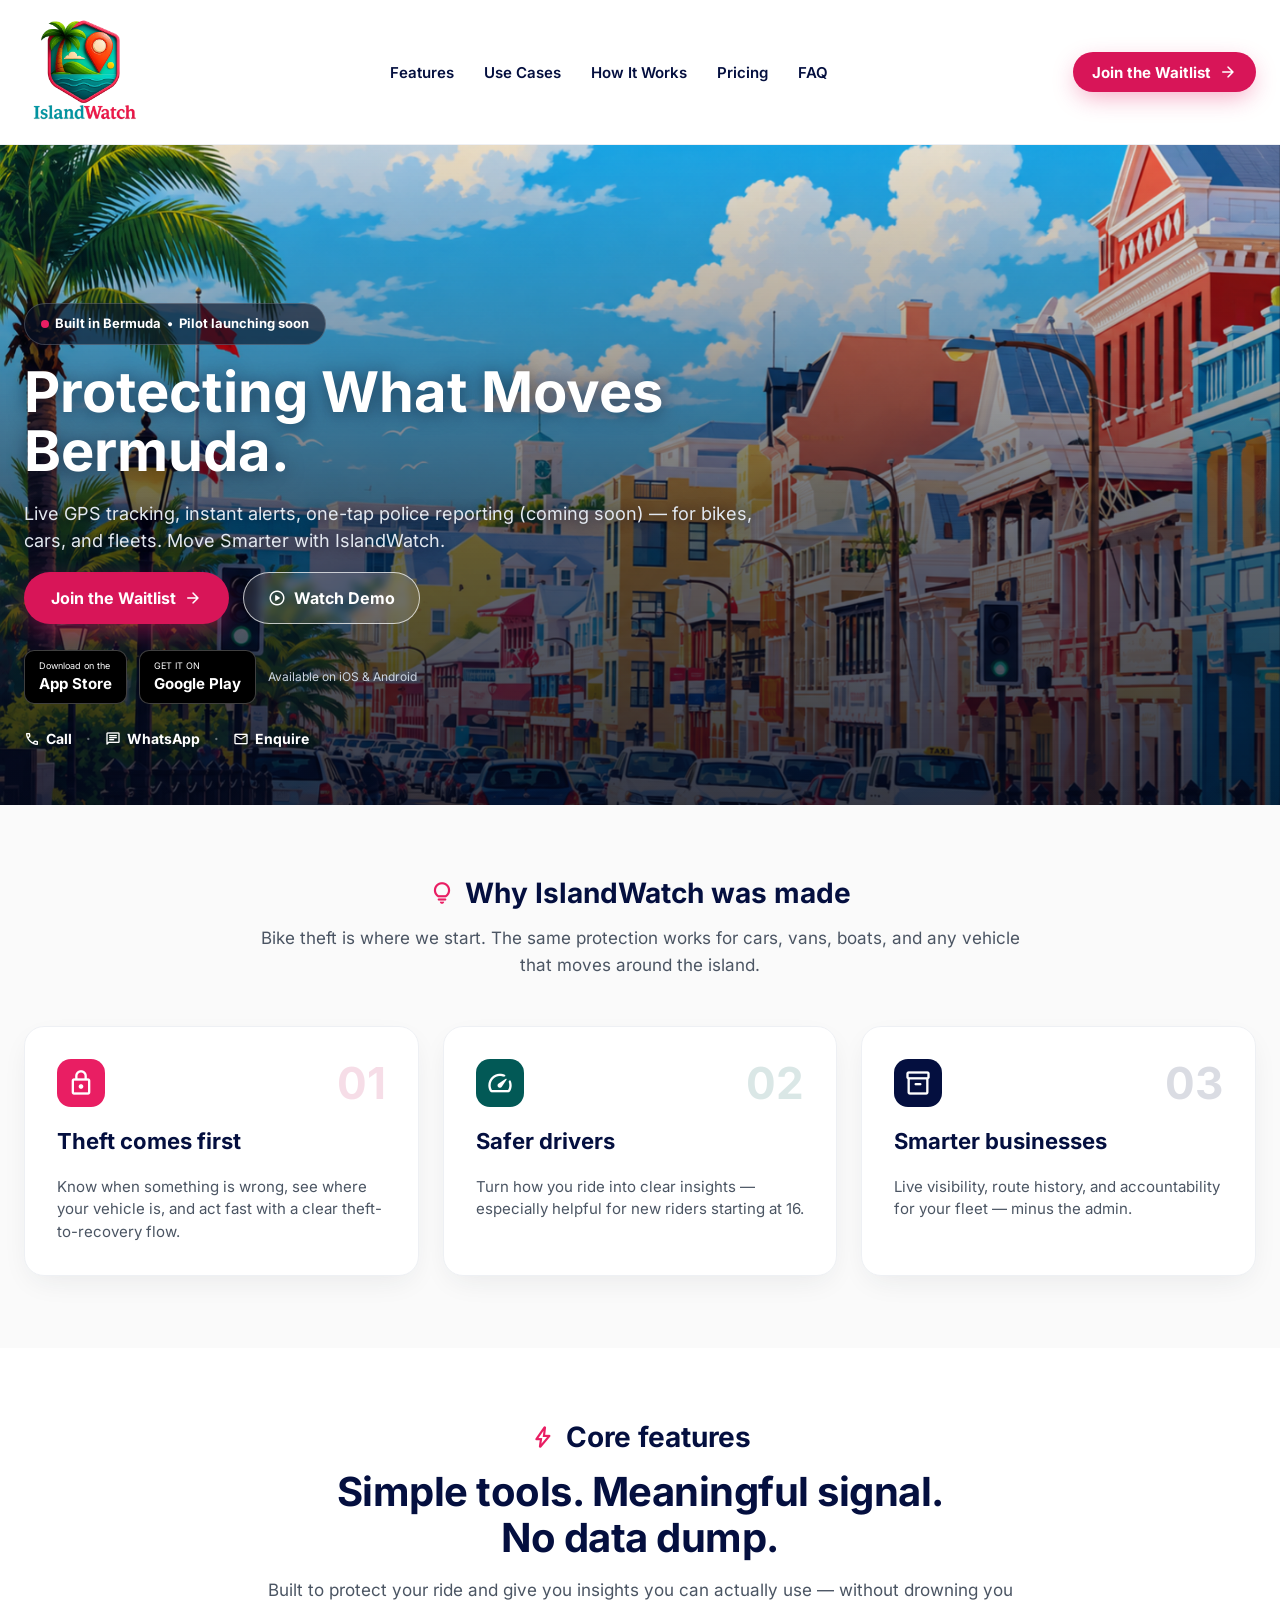
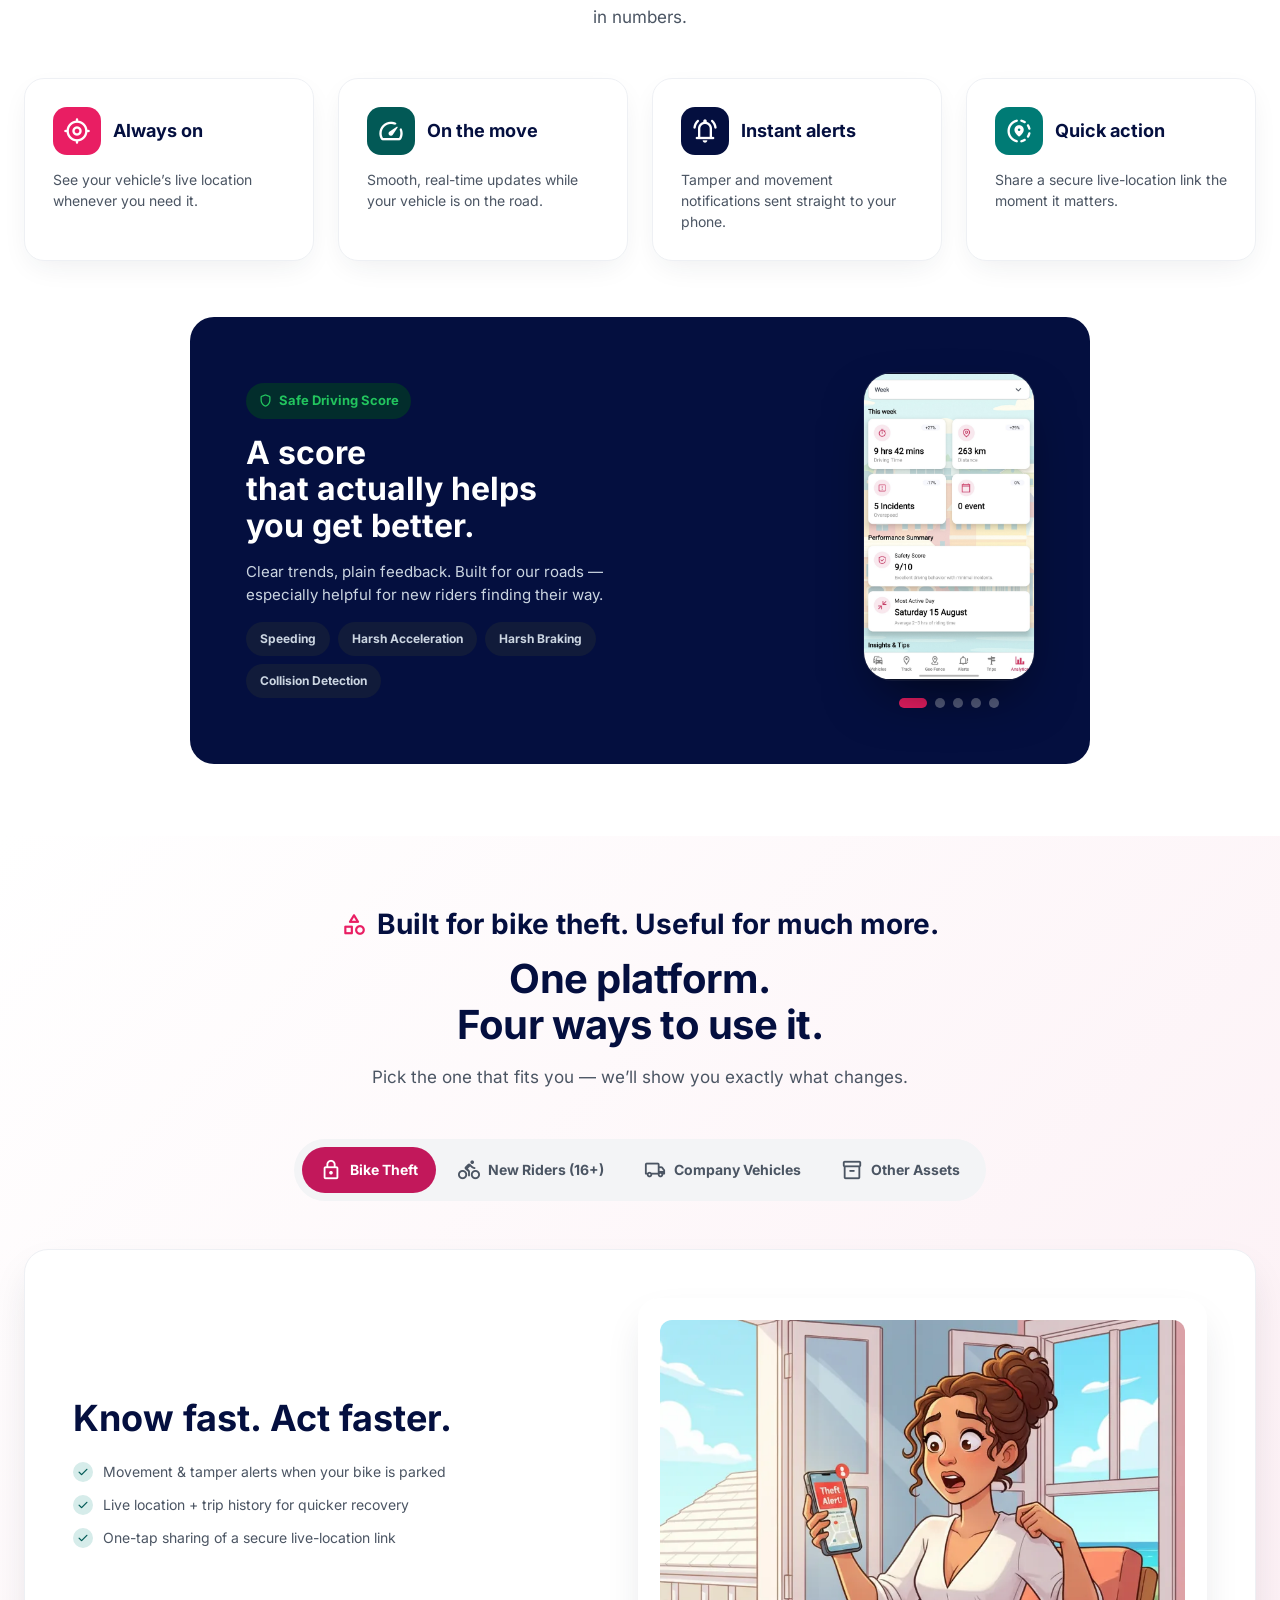
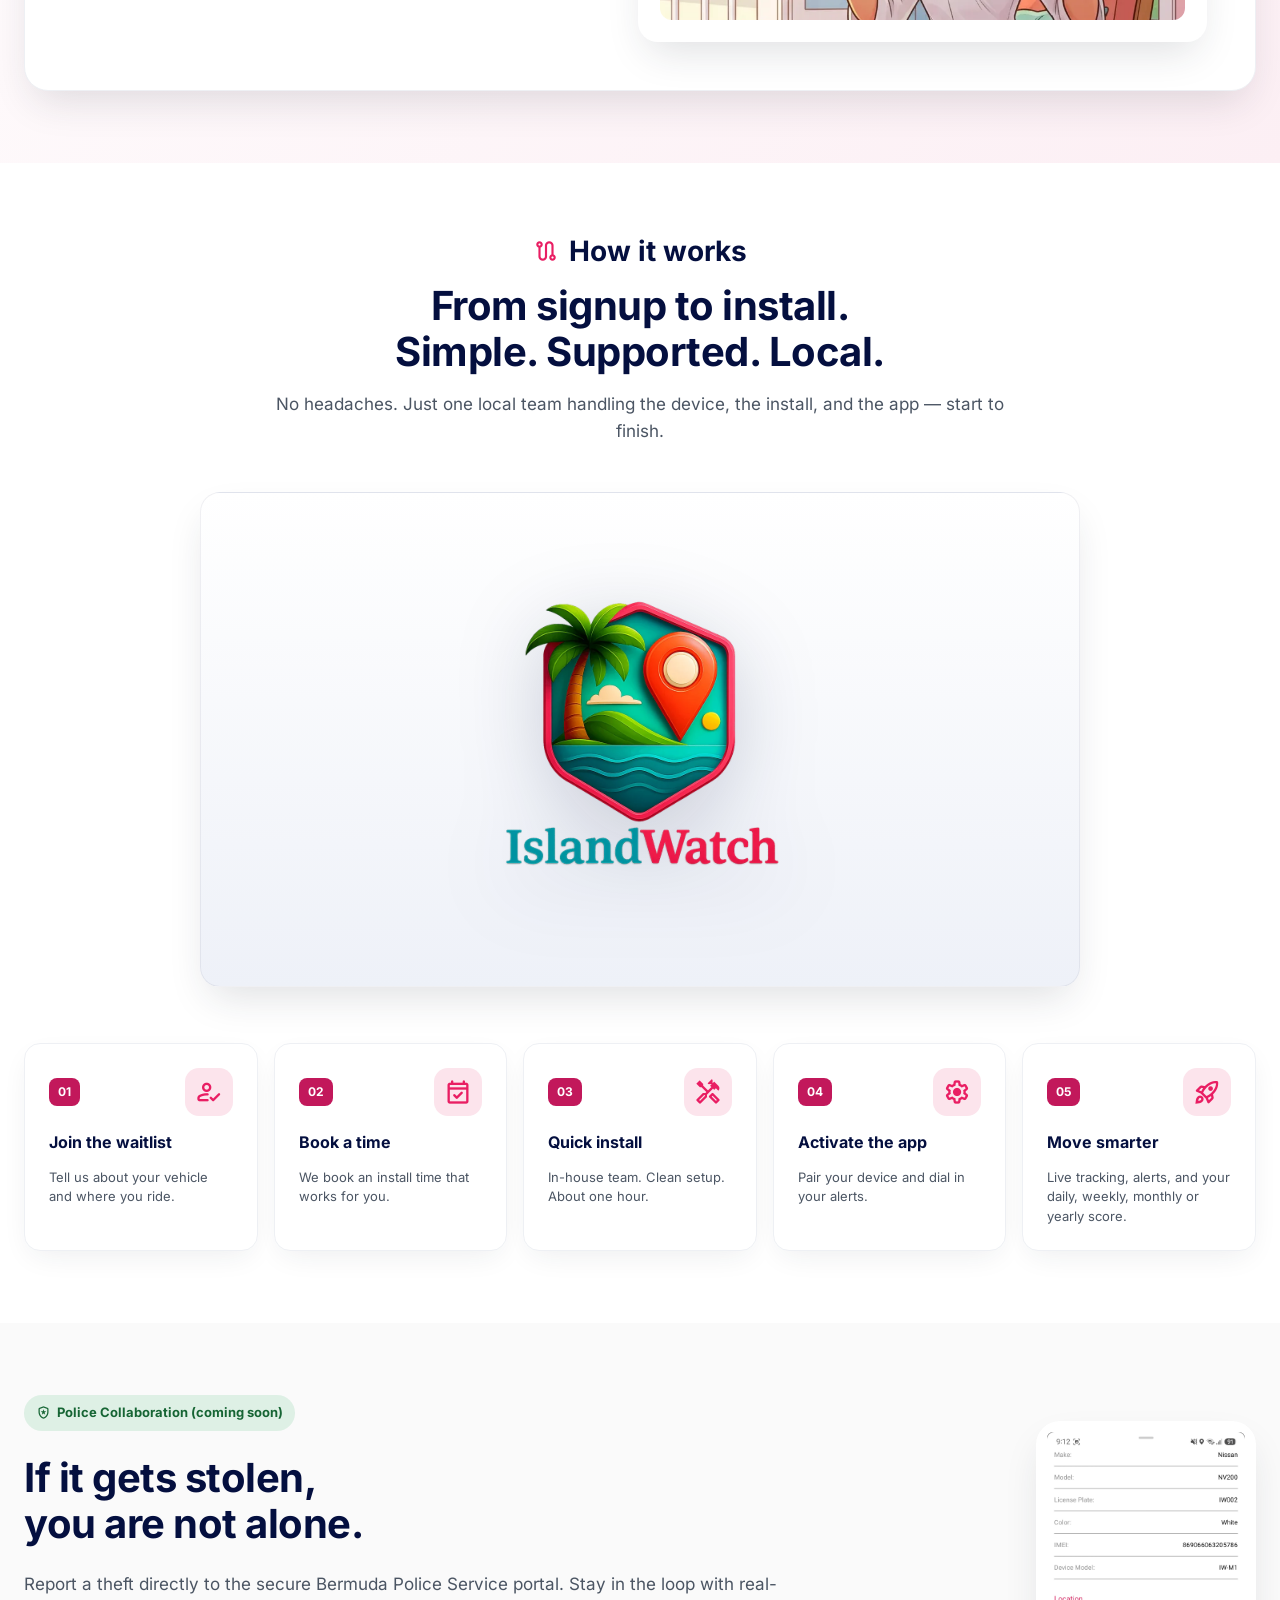
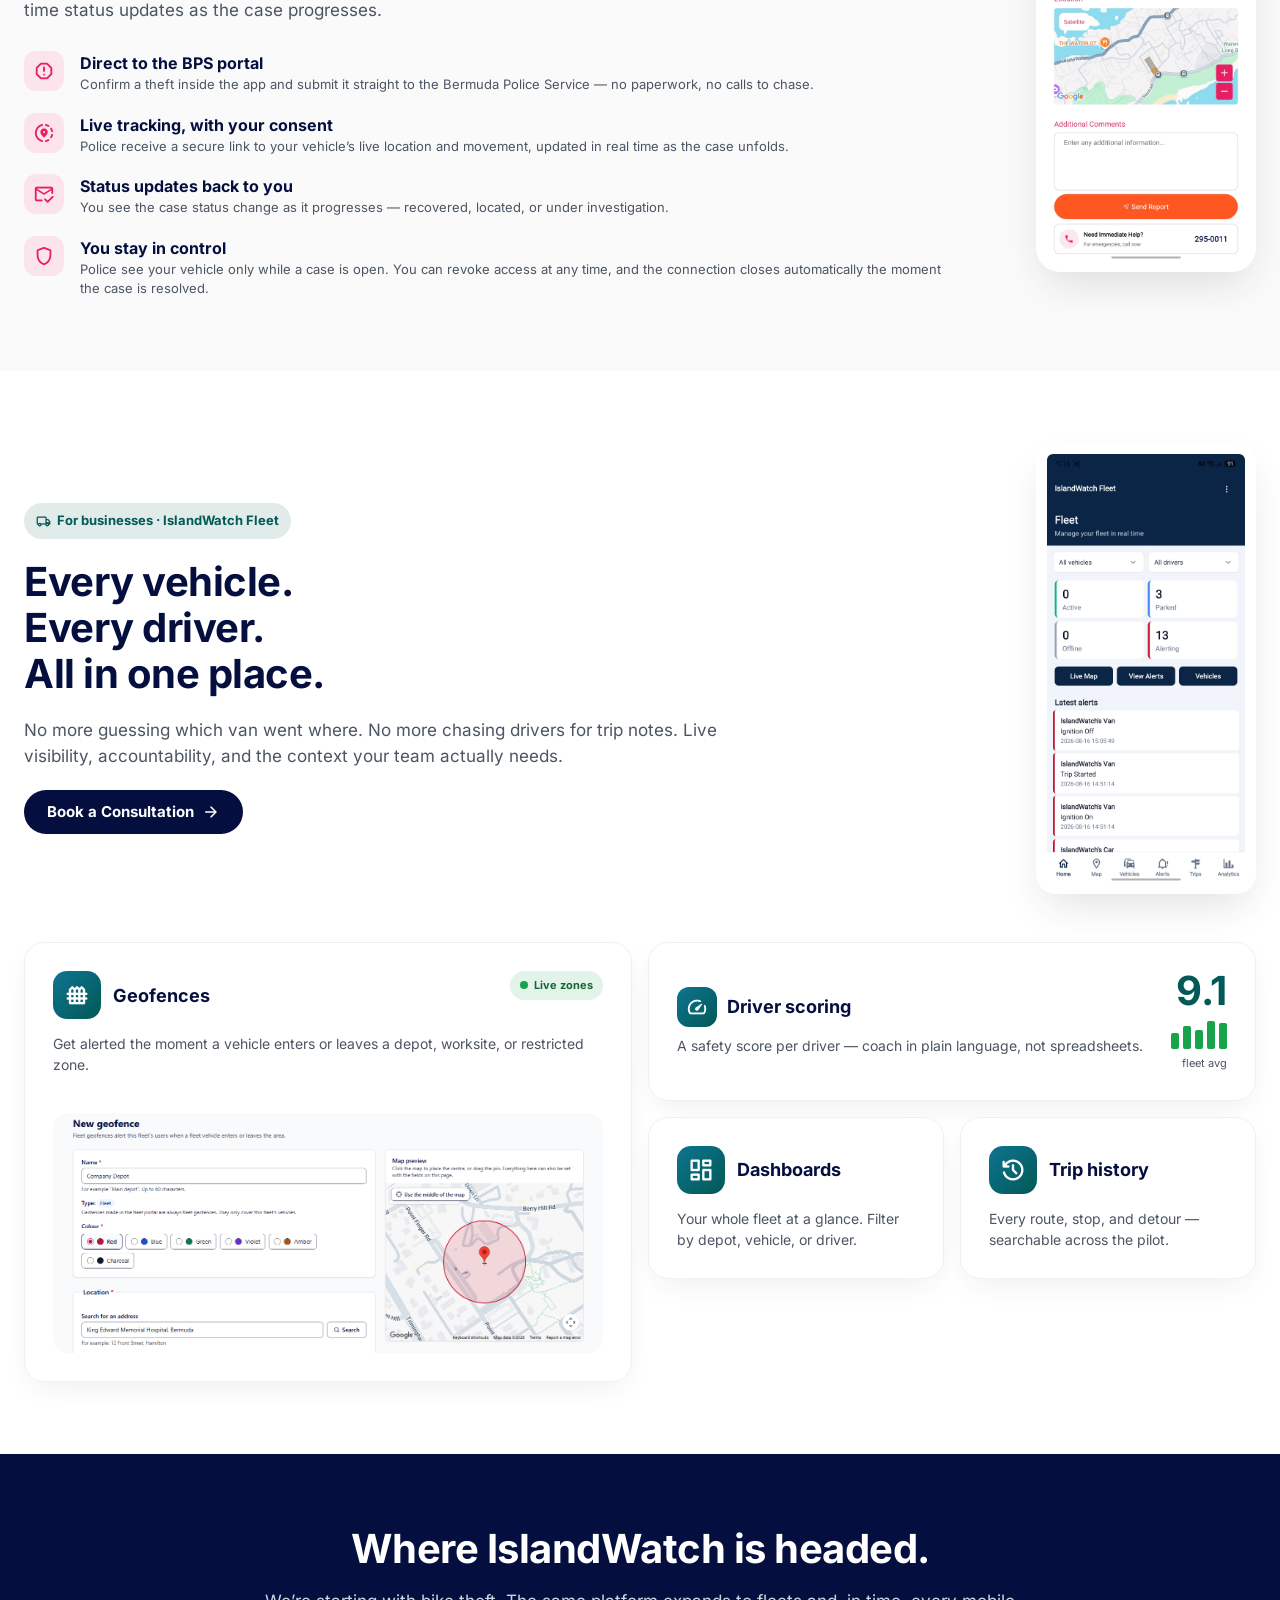
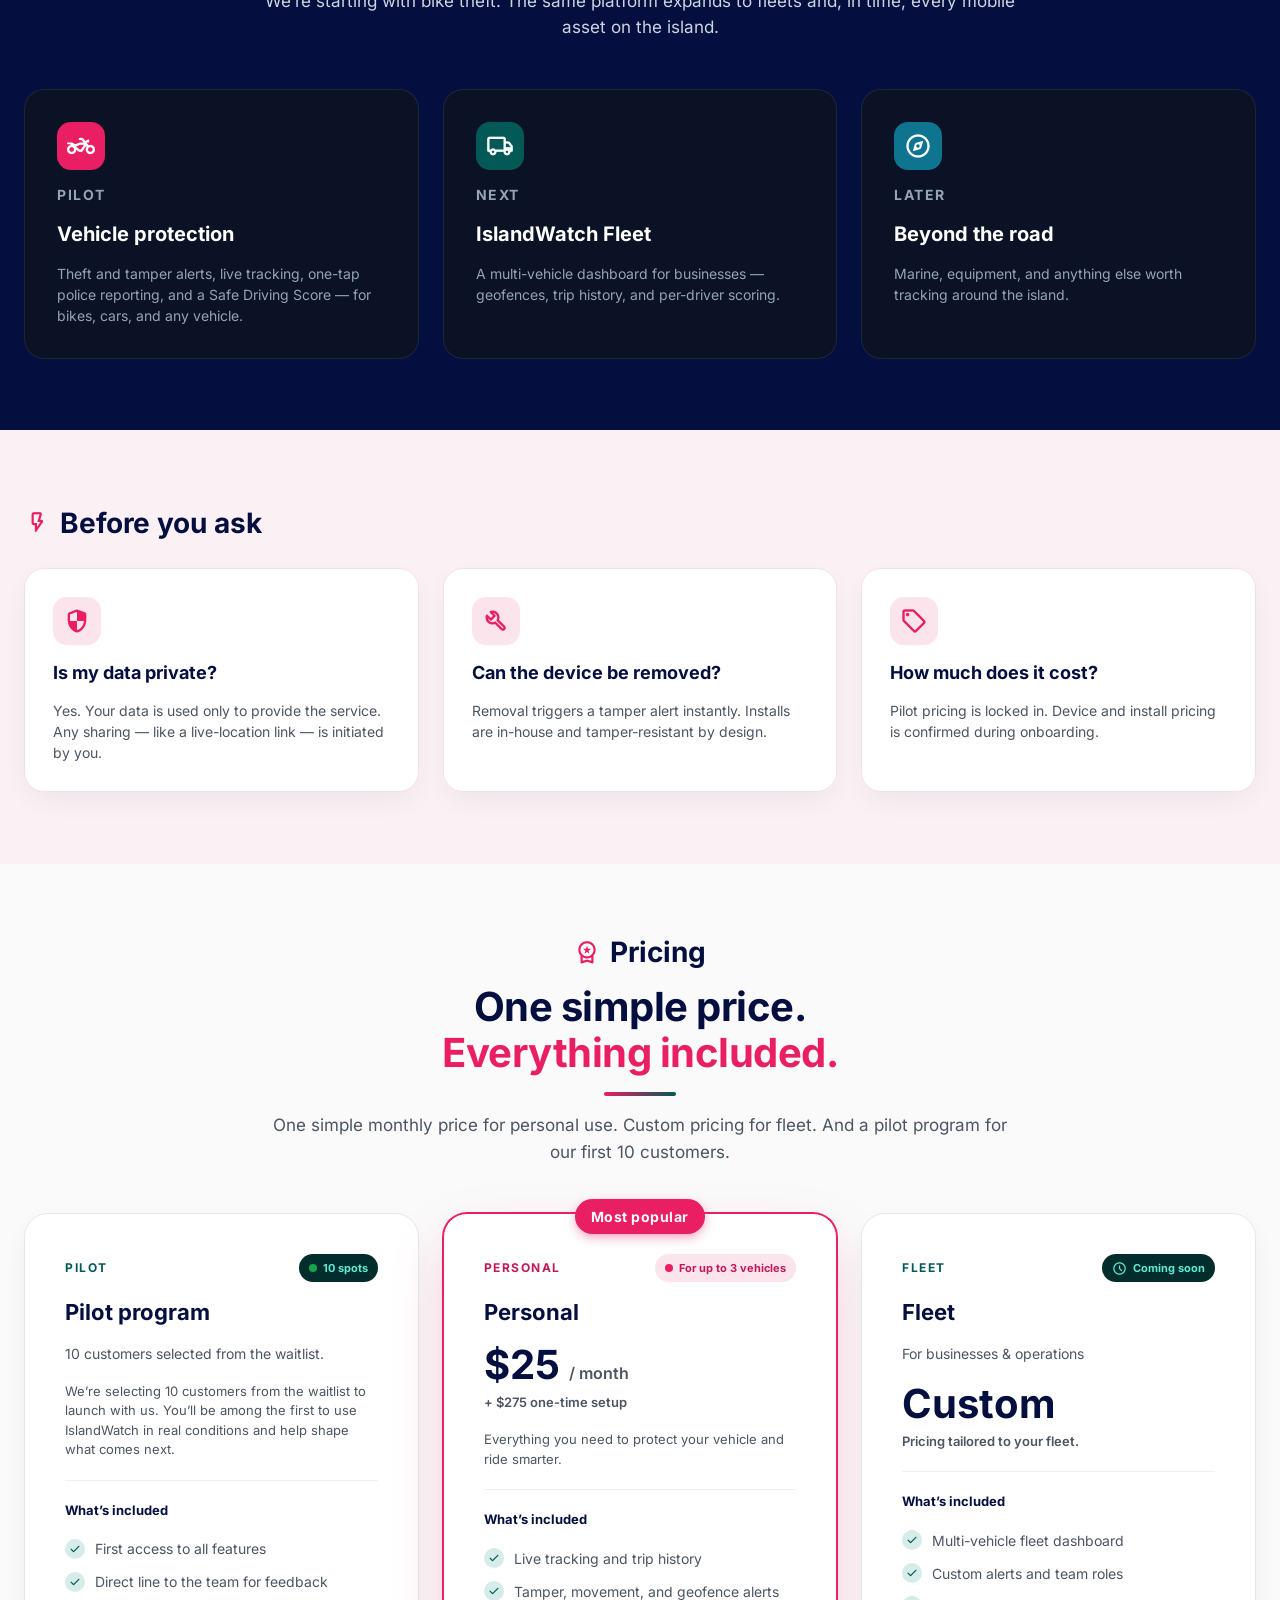
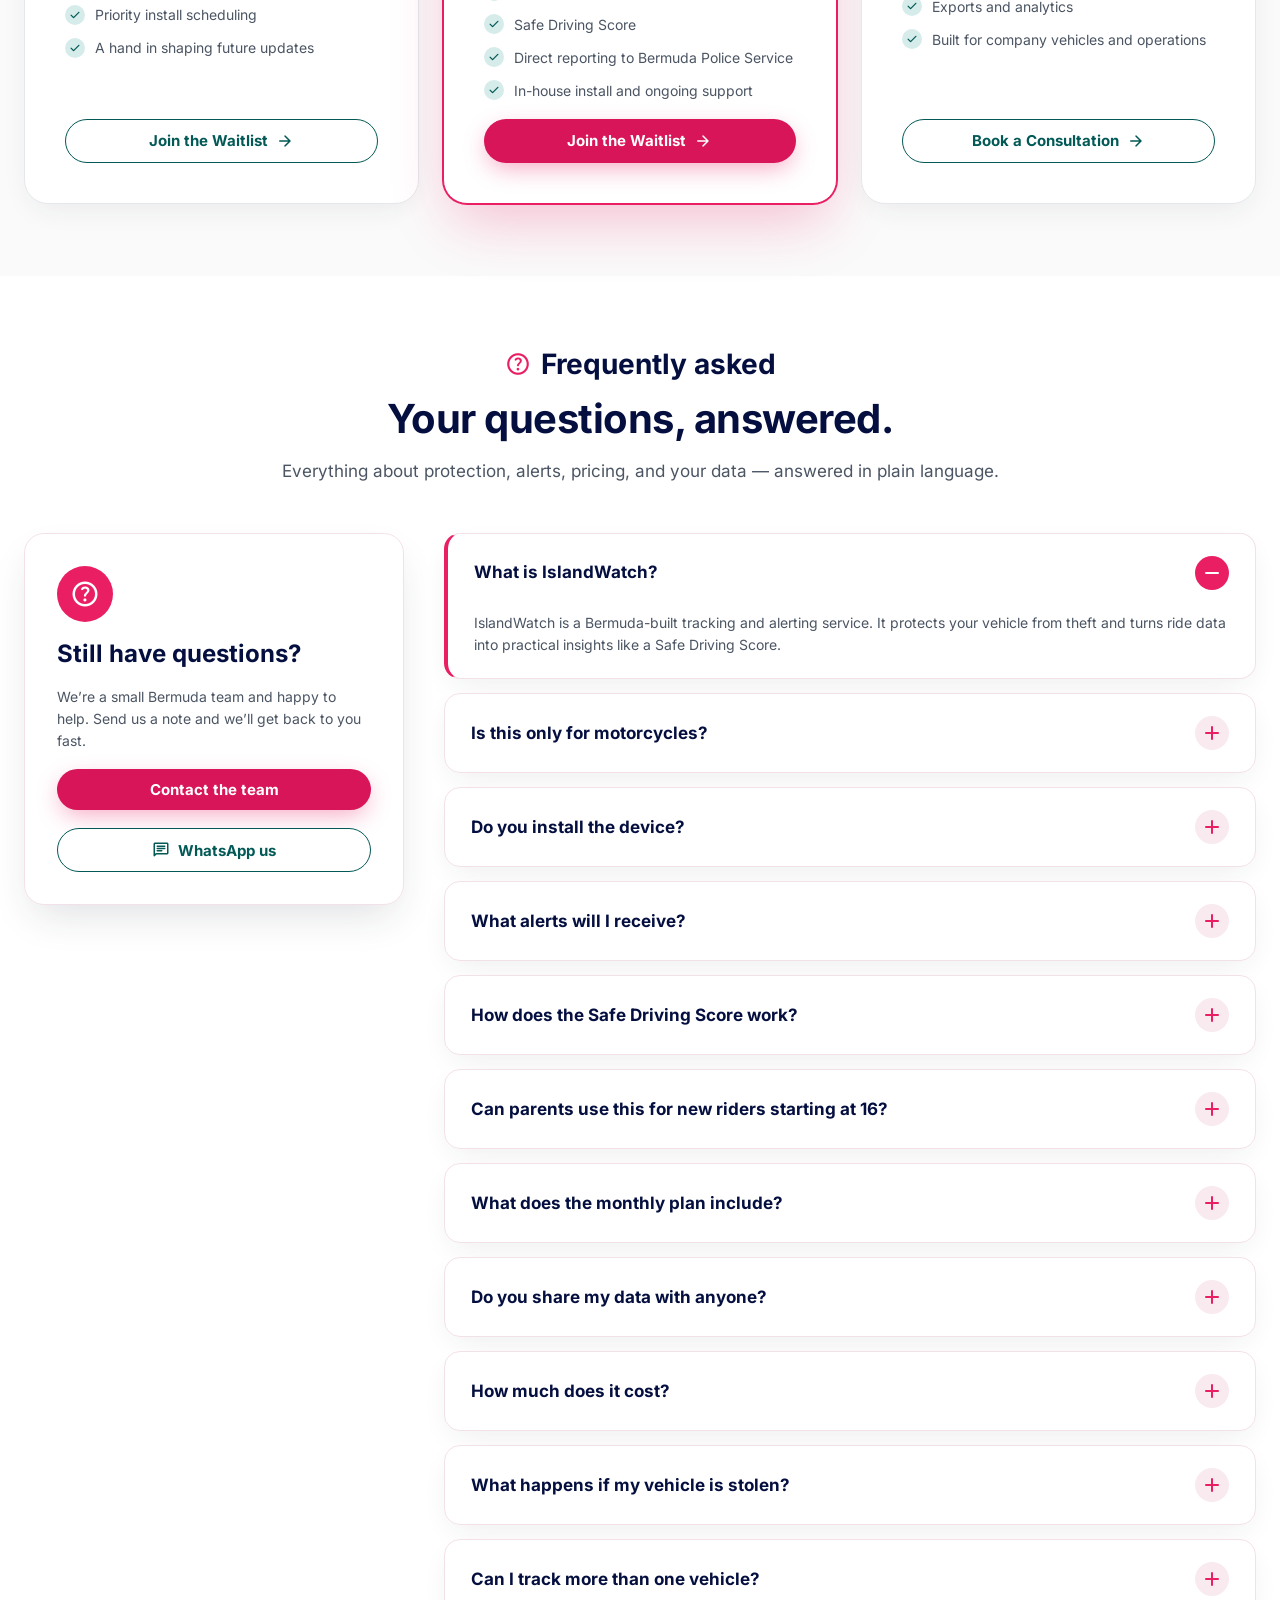
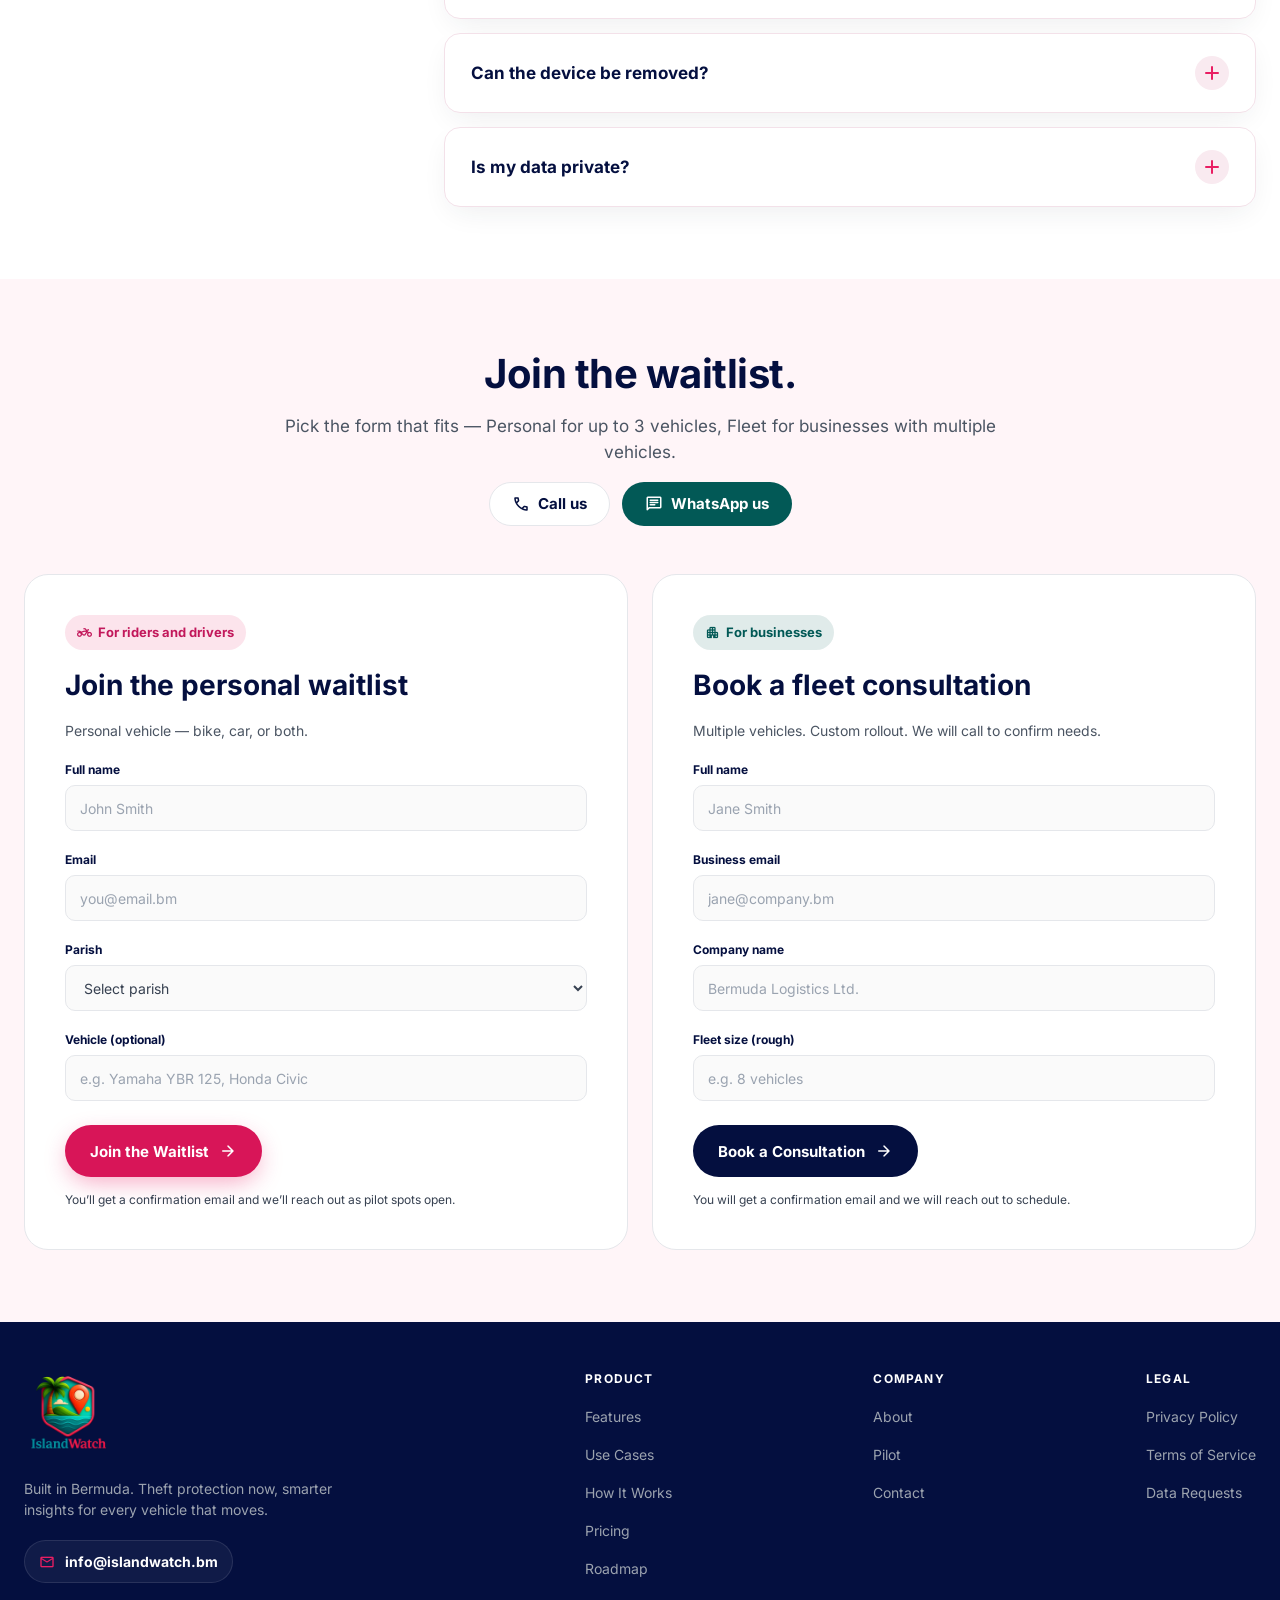
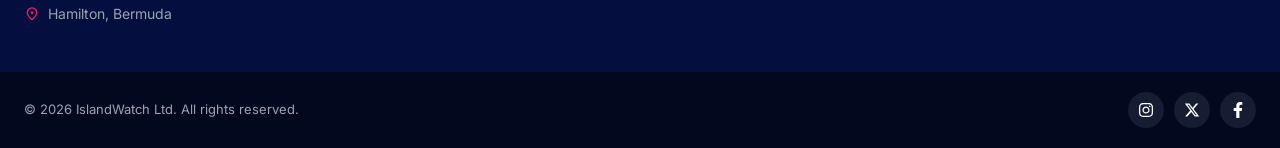
==== index.html @ ace22801 "Move feature headings beside icons" ====
<!DOCTYPE html>
<html lang="en">
<head>
  <meta charset="UTF-8" />
  <meta name="viewport" content="width=device-width, initial-scale=1.0" />
  <title>IslandWatch — Protecting What Moves Bermuda</title>
  <meta name="description" content="IslandWatch is a Bermuda-built tracking and alerting service. Live GPS tracking, instant alerts, and one-tap police reporting for bikes, cars, and fleets." />
  <link rel="canonical" href="https://www.islandwatch.bm/" />

  <!-- Open Graph / social -->
  <meta property="og:type" content="website" />
  <meta property="og:site_name" content="IslandWatch" />
  <meta property="og:title" content="IslandWatch — Protecting What Moves Bermuda" />
  <meta property="og:description" content="IslandWatch is a Bermuda-built tracking and alerting service. Live GPS tracking, instant alerts, and one-tap police reporting for bikes, cars, and fleets." />
  <meta property="og:url" content="https://www.islandwatch.bm/" />
  <meta property="og:image" content="https://www.islandwatch.bm/images/og-card.jpg" />
  <meta property="og:image:width" content="1200" />
  <meta property="og:image:height" content="630" />
  <meta property="og:image:alt" content="IslandWatch — Protecting What Moves Bermuda" />
  <meta property="og:locale" content="en_US" />

  <meta name="twitter:card" content="summary_large_image" />
  <meta name="twitter:site" content="@IslandWatchBDA" />
  <meta name="twitter:title" content="IslandWatch — Protecting What Moves Bermuda" />
  <meta name="twitter:description" content="IslandWatch is a Bermuda-built tracking and alerting service. Live GPS tracking, instant alerts, and one-tap police reporting for bikes, cars, and fleets." />
  <meta name="twitter:image" content="https://www.islandwatch.bm/images/og-card.jpg" />

  <!-- Icons & PWA -->
  <link rel="icon" href="favicon.ico" sizes="any" />
  <link rel="icon" type="image/png" sizes="32x32" href="favicon-32x32.png" />
  <link rel="icon" type="image/png" sizes="16x16" href="favicon-16x16.png" />
  <link rel="apple-touch-icon" href="apple-touch-icon.png" />
  <link rel="manifest" href="site.webmanifest" />
  <meta name="theme-color" content="#E91E63" />

  <link rel="preload" href="fonts/ms-icons.woff2" as="font" type="font/woff2" crossorigin />
  <link rel="preload" href="fonts/inter-700.woff2" as="font" type="font/woff2" crossorigin />
  <link rel="preload" href="images/iw-logo.webp?v=20260707" as="image" />
  <link rel="preload" href="images/hero-bg.webp?v=20260609" as="image" fetchpriority="high" />
  <link rel="stylesheet" href="css/styles.css?v=20260920a" />

  <script type="application/ld+json">
  {
    "@context": "https://schema.org",
    "@graph": [
      {
        "@type": ["Organization", "LocalBusiness"],
        "@id": "https://www.islandwatch.bm/#org",
        "name": "IslandWatch",
        "legalName": "IslandWatch Ltd.",
        "url": "https://www.islandwatch.bm/",
        "logo": "https://www.islandwatch.bm/images/islandwatch-logo.png",
        "image": "https://www.islandwatch.bm/images/og-card.jpg",
        "description": "Bermuda-built vehicle tracking, alerting, and recovery service. Live GPS tracking, instant alerts, and one-tap police reporting for bikes, cars, and fleets.",
        "email": "info@islandwatch.bm",
        "telephone": "+1.441.777.SAFE(7233)",
        "areaServed": { "@type": "Country", "name": "Bermuda" },
        "address": {
          "@type": "PostalAddress",
          "addressLocality": "Hamilton",
          "addressCountry": "BM"
        },
        "sameAs": [
          "https://www.instagram.com/islandwatchbda/",
          "https://x.com/IslandWatchBDA",
          "https://www.facebook.com/people/Islandwatchbda/61590046666772/"
        ]
      },
      {
        "@type": "WebSite",
        "@id": "https://www.islandwatch.bm/#website",
        "url": "https://www.islandwatch.bm/",
        "name": "IslandWatch",
        "publisher": { "@id": "https://www.islandwatch.bm/#org" },
        "inLanguage": "en"
      },
      {
        "@type": "FAQPage",
        "@id": "https://www.islandwatch.bm/#faq",
        "isPartOf": { "@id": "https://www.islandwatch.bm/#website" },
        "mainEntity": [
          { "@type": "Question", "name": "What is IslandWatch?", "acceptedAnswer": { "@type": "Answer", "text": "IslandWatch is a Bermuda-built tracking and alerting service. It protects your vehicle from theft and turns ride data into practical insights like a Safe Driving Score." } },
          { "@type": "Question", "name": "Is this only for motorcycles?", "acceptedAnswer": { "@type": "Answer", "text": "No. We're starting with bikes, but the same platform works for cars, company vehicles, and other mobile assets." } },
          { "@type": "Question", "name": "Do you install the device?", "acceptedAnswer": { "@type": "Answer", "text": "Yes. Our in-house Bermuda team handles a clean, tamper-resistant install — it takes about an hour." } },
          { "@type": "Question", "name": "What alerts will I receive?", "acceptedAnswer": { "@type": "Answer", "text": "Tamper and movement alerts when your vehicle is parked, plus geofence alerts and theft notifications sent straight to your phone." } },
          { "@type": "Question", "name": "How does the Safe Driving Score work?", "acceptedAnswer": { "@type": "Answer", "text": "We turn real ride data — speeding, harsh acceleration, harsh braking, and collision detection — into one weekly, monthly or yearly score with plain-language trends." } },
          { "@type": "Question", "name": "Can parents use this for new riders starting at 16?", "acceptedAnswer": { "@type": "Answer", "text": "Absolutely. It's built to help new riders build good habits, with insights that give parents peace of mind." } },
          { "@type": "Question", "name": "What does the monthly plan include?", "acceptedAnswer": { "@type": "Answer", "text": "Live tracking and trip history, tamper and geofence alerts, the Safe Driving Score, priority install, and direct support." } },
          { "@type": "Question", "name": "Do you share my data with anyone?", "acceptedAnswer": { "@type": "Answer", "text": "Only when you choose to. Sharing a live-location link — including with the Bermuda Police Service during a theft — is always initiated by you." } },
          { "@type": "Question", "name": "How much does it cost?", "acceptedAnswer": { "@type": "Answer", "text": "Personal is $25 a month plus a one-time $275 setup, with the device and install included. Fleet pricing is custom — book a consultation and we'll tailor it to your vehicles." } },
          { "@type": "Question", "name": "What happens if my vehicle is stolen?", "acceptedAnswer": { "@type": "Answer", "text": "You confirm the theft in the app and it goes straight to the Bermuda Police Service portal. They receive a secure link to your vehicle's live location while the case is open — you can revoke that access at any time, and it closes automatically once the case is resolved." } },
          { "@type": "Question", "name": "Can I track more than one vehicle?", "acceptedAnswer": { "@type": "Answer", "text": "Yes. You can add more than one vehicle to your account, and businesses running a fleet get a multi-vehicle dashboard with geofences, trip history, and per-driver scoring." } },
          { "@type": "Question", "name": "Can the device be removed?", "acceptedAnswer": { "@type": "Answer", "text": "What stops a thief removing the device? Tamper alert fires immediately, hardwired install, hidden placement. Can I remove the device if I cancel? We remove it for you, 10 days to schedule, or pause at $5/month." } },
          { "@type": "Question", "name": "Is my data private?", "acceptedAnswer": { "@type": "Answer", "text": "Yes. Your location data stays on our servers and is used only to provide the service. Nothing is shared with any third party unless you opt in or request it. You can delete your account at any time." } }
        ]
      }
    ]
  }
  </script>

  <!-- Google Analytics 4 -->
  <script async src="https://www.googletagmanager.com/gtag/js?id=G-389MVYHTM2"></script>
  <script>
    window.dataLayer = window.dataLayer || [];
    function gtag(){dataLayer.push(arguments);}
    gtag('js', new Date());
    gtag('config', 'G-389MVYHTM2');
  </script>
</head>
<body>
  <a class="skip-link" href="#main">Skip to main content</a>

  <!-- ============ 00 — HEADER ============ -->
  <header class="site-header" id="top">
    <div class="container header-inner">
      <a class="logo" href="#top" aria-label="IslandWatch home">
        <img src="images/iw-logo.webp?v=20260707" alt="IslandWatch" width="120" height="120" fetchpriority="high" decoding="async" />
      </a>

      <button class="nav-toggle" type="button" aria-expanded="false" aria-controls="header-menu" aria-label="Open menu">
        <span class="ms" aria-hidden="true">menu</span>
      </button>

      <div class="header-menu" id="header-menu">
        <nav class="primary-nav" aria-label="Primary">
          <ul>
            <li><a href="#features">Features</a></li>
            <li><a href="#use-cases">Use Cases</a></li>
            <li><a href="#how-it-works">How It Works</a></li>
            <li><a href="#pricing">Pricing</a></li>
            <li><a href="#faq">FAQ</a></li>
          </ul>
        </nav>

        <div class="header-actions">
          <a class="btn btn-primary" href="#waitlist">Join the Waitlist <span class="ms" aria-hidden="true">arrow_forward</span></a>
        </div>
      </div>
    </div>
  </header>

  <main id="main">

    <!-- ============ 01 — HERO ============ -->
    <section class="hero" aria-labelledby="hero-title">
      <div class="hero__bg" aria-hidden="true"></div>
      <div class="hero__scrim" aria-hidden="true"></div>
      <div class="container hero__wrap">
      <div class="hero__inner">
        <p class="pill pill--dark"><span class="dot" aria-hidden="true"></span> Built in Bermuda &nbsp;•&nbsp; Pilot launching soon</p>
        <h1 id="hero-title" class="hero__title">Protecting What Moves Bermuda.</h1>
        <p class="hero__sub">Live GPS tracking, instant alerts, one-tap police reporting (coming soon) — for bikes, cars, and fleets. Move Smarter with IslandWatch.</p>
        <div class="hero__cta">
          <a class="btn btn-primary btn-lg" href="#waitlist">Join the Waitlist <span class="ms" aria-hidden="true">arrow_forward</span></a>
          <a class="btn btn-glass btn-lg" href="#how-it-works"><span class="ms" aria-hidden="true">play_circle</span> Watch Demo</a>
        </div>
        <div class="hero__badges">
          <a class="store-badge" href="#" aria-label="Download on the App Store">
            <span class="store-badge__small">Download on the</span>
            <span class="store-badge__big">App Store</span>
          </a>
          <a class="store-badge" href="#" aria-label="Get it on Google Play">
            <span class="store-badge__small">GET IT ON</span>
            <span class="store-badge__big">Google Play</span>
          </a>
          <span class="hero__avail">Available on iOS &amp; Android</span>
        </div>
        <p class="hero__contact">
          <a href="tel:+14417777233"><span class="ms" aria-hidden="true">call</span> Call</a>
          <span class="sep" aria-hidden="true">·</span>
          <a href="https://wa.me/14417777233" target="_blank" rel="noopener"><span class="ms" aria-hidden="true">chat</span> WhatsApp</a>
          <span class="sep" aria-hidden="true">·</span>
          <a href="mailto:IslandWatch%20%3Cinfo@islandwatch.bm%3E?subject=Website%20Enquiry"><span class="ms" aria-hidden="true">mail</span> Enquire</a>
        </p>
      </div>
      </div>
    </section>

    <!-- ============ 02 — WHY ============ -->
    <section class="section section--alt" id="why" aria-labelledby="why-title">
      <div class="container section__head">
        <h2 id="why-title" class="section-eyebrow"><span class="ms" aria-hidden="true">lightbulb</span> Why IslandWatch was made</h2>
        <p class="section__sub">Bike theft is where we start. The same protection works for cars, vans, boats, and any vehicle that moves around the island.</p>
      </div>
      <div class="container grid grid-3">
        <article class="card card--num">
          <div class="card__top">
            <span class="icon-tile icon-tile--pink"><span class="ms" aria-hidden="true">lock</span></span>
            <span class="card__num">01</span>
          </div>
          <h3>Theft comes first</h3>
          <p>Know when something is wrong, see where your vehicle is, and act fast with a clear theft-to-recovery flow.</p>
        </article>
        <article class="card card--num">
          <div class="card__top">
            <span class="icon-tile icon-tile--teal"><span class="ms" aria-hidden="true">speed</span></span>
            <span class="card__num card__num--teal">02</span>
          </div>
          <h3>Safer drivers</h3>
          <p>Turn how you ride into clear insights — especially helpful for new riders starting at 16.</p>
        </article>
        <article class="card card--num">
          <div class="card__top">
            <span class="icon-tile icon-tile--navy"><span class="ms" aria-hidden="true">inventory_2</span></span>
            <span class="card__num card__num--navy">03</span>
          </div>
          <h3>Smarter businesses</h3>
          <p>Live visibility, route history, and accountability for your fleet — minus the admin.</p>
        </article>
      </div>
    </section>

    <!-- ============ 03 — FEATURES ============ -->
    <section class="section" id="features" aria-labelledby="features-title">
      <div class="container section__head">
        <p class="section-eyebrow"><span class="ms" aria-hidden="true">bolt</span> Core features</p>
        <h2 id="features-title" class="section__title">Simple tools. Meaningful signal.<br />No data dump.</h2>
        <p class="section__sub">Built to protect your ride and give you insights you can actually use — without drowning you in numbers.</p>
      </div>
      <div class="container grid grid-4">
        <article class="card">
          <div class="card__top-left">
            <span class="icon-tile icon-tile--pink"><span class="ms" aria-hidden="true">my_location</span></span>
            <h3>Always on</h3>
          </div>
          <p>See your vehicle’s live location whenever you need it.</p>
        </article>
        <article class="card">
          <div class="card__top-left">
            <span class="icon-tile icon-tile--teal"><span class="ms" aria-hidden="true">speed</span></span>
            <h3>On the move</h3>
          </div>
          <p>Smooth, real-time updates while your vehicle is on the road.</p>
        </article>
        <article class="card">
          <div class="card__top-left">
            <span class="icon-tile icon-tile--navy"><span class="ms" aria-hidden="true">notifications_active</span></span>
            <h3>Instant alerts</h3>
          </div>
          <p>Tamper and movement notifications sent straight to your phone.</p>
        </article>
        <article class="card">
          <div class="card__top-left">
            <span class="icon-tile icon-tile--teal2"><span class="ms" aria-hidden="true">share_location</span></span>
            <h3>Quick action</h3>
          </div>
          <p>Share a secure live-location link the moment it matters.</p>
        </article>
      </div>

      <div class="container">
        <div class="score-block">
          <div class="score-block__copy">
            <p class="pill pill--green"><span class="ms" aria-hidden="true">shield</span> Safe Driving Score</p>
            <h3 class="score-block__title">A score<br />that actually helps<br />you get better.</h3>
            <p class="score-block__desc">Clear trends, plain feedback. Built for our roads — especially helpful for new riders finding their way.</p>
            <ul class="chips">
              <li>Speeding</li><li>Harsh Acceleration</li><li>Harsh Braking</li><li>Collision Detection</li>
            </ul>
          </div>
<div class="score-carousel" aria-label="Safe Driving Score screens">
  <div class="score-carousel__viewport">
    <div class="score-carousel__track">

      <div class="score-carousel__slide">
        <img
          src="images/score-card1.webp"
          width="1080"
          height="1950"
          loading="lazy"
          decoding="async"
          alt="Safe Driving Score screen showing this week's driving score."
        />
      </div>

      <div class="score-carousel__slide">
        <img
          src="images/score-card2.webp"
          width="1080"
          height="1950"
          loading="lazy"
          decoding="async"
          alt="Safe Driving Score screen showing driving insights."
        />
      </div>

      <div class="score-carousel__slide">
        <img
          src="images/score-card3.webp"
          width="1080"
          height="1950"
          loading="lazy"
          decoding="async"
          alt="Safe Driving Score screen showing driving trends."
        />
      </div>

      <div class="score-carousel__slide">
        <img
          src="images/score-card4.webp"
          width="1080"
          height="1950"
          loading="lazy"
          decoding="async"
          alt="Safe Driving Score screen showing driving events."
        />
      </div>

      <div class="score-carousel__slide">
        <img
          src="images/score-card5.webp"
          width="1080"
          height="1950"
          loading="lazy"
          decoding="async"
          alt="Safe Driving Score screen showing weekly, monthly or yearly driving performance."
        />
      </div>

    </div>
  </div>

  <div class="score-carousel__dots" aria-label="Choose a Safe Driving Score screen">
    <button class="score-carousel__dot is-active" type="button" aria-label="Show screen 1" aria-current="true"></button>
    <button class="score-carousel__dot" type="button" aria-label="Show screen 2"></button>
    <button class="score-carousel__dot" type="button" aria-label="Show screen 3"></button>
    <button class="score-carousel__dot" type="button" aria-label="Show screen 4"></button>
    <button class="score-carousel__dot" type="button" aria-label="Show screen 5"></button>
  </div>
</div>

        </div>
      </div>
    </section>

    <!-- ============ 04 — USE CASES ============ -->
    <section class="section section--usecases" id="use-cases" aria-labelledby="uc-title">
      <div class="container section__head">
        <p class="section-eyebrow"><span class="ms" aria-hidden="true">category</span> Built for bike theft. Useful for much more.</p>
        <h2 id="uc-title" class="section__title">One platform.<br />Four ways to use it.</h2>
        <p class="section__sub">Pick the one that fits you — we’ll show you exactly what changes.</p>
      </div>

      <div class="container">
        <div class="tabs" role="tablist" aria-label="Use cases">
          <button class="tab is-active" role="tab" id="tab-theft" aria-selected="true" aria-controls="panel-theft" tabindex="0"><span class="ms" aria-hidden="true">lock</span> Bike Theft</button>
          <button class="tab" role="tab" id="tab-riders" aria-selected="false" aria-controls="panel-riders" tabindex="-1"><span class="ms" aria-hidden="true">directions_bike</span> New Riders (16+)</button>
          <button class="tab" role="tab" id="tab-company" aria-selected="false" aria-controls="panel-company" tabindex="-1"><span class="ms" aria-hidden="true">local_shipping</span> Company Vehicles</button>
          <button class="tab" role="tab" id="tab-other" aria-selected="false" aria-controls="panel-other" tabindex="-1"><span class="ms" aria-hidden="true">inventory_2</span> Other Assets</button>
        </div>

        <div class="tab-panel" role="tabpanel" id="panel-theft" aria-labelledby="tab-theft" tabindex="0">
          <div class="tab-panel__copy">
            <h3>Know fast. Act faster.</h3>
            <ul class="checklist">
              <li><span class="ms check" aria-hidden="true">check</span> Movement &amp; tamper alerts when your bike is parked</li>
              <li><span class="ms check" aria-hidden="true">check</span> Live location + trip history for quicker recovery</li>
              <li><span class="ms check" aria-hidden="true">check</span> One-tap sharing of a secure live-location link</li>
            </ul>
          </div>
          <div class="tab-panel__media">
            <img src="images/uc-theft.webp" class="uc-shot uc-shot--portrait" width="832" height="1248" loading="lazy" decoding="async" alt="A person reacting to a Theft Alert notification on their phone." />
          </div>
        </div>

        <div class="tab-panel" role="tabpanel" id="panel-riders" aria-labelledby="tab-riders" tabindex="0" hidden>
          <div class="tab-panel__copy">
            <h3>Support new riders starting at 16.</h3>
            <ul class="checklist">
              <li><span class="ms check" aria-hidden="true">check</span> See riding &amp; driving patterns in a simple Safe Driving Score</li>
              <li><span class="ms check" aria-hidden="true">check</span> Spot risky habits early (speeding, harsh braking/accel)</li>
              <li><span class="ms check" aria-hidden="true">check</span> Use insights for coaching — not confrontation</li>
            </ul>
            <p class="tab-panel__lead">Designed for riders aged <strong>16+</strong> and families who want extra peace of mind.</p>
          </div>
          <div class="tab-panel__media">
            <img src="images/uc-new-riders.webp" class="uc-shot" width="1000" height="666" loading="lazy" decoding="async" alt="A rider on a scooter on a palm-lined Bermuda road." />
          </div>
        </div>

        <div class="tab-panel" role="tabpanel" id="panel-company" aria-labelledby="tab-company" tabindex="0" hidden>
          <div class="tab-panel__copy">
            <h3>Company vehicles without the chaos.</h3>
            <ul class="checklist">
              <li><span class="ms check" aria-hidden="true">check</span> Live visibility for deliveries, service calls, or field work</li>
              <li><span class="ms check" aria-hidden="true">check</span> Geofences for depots, worksites, and restricted areas</li>
              <li><span class="ms check" aria-hidden="true">check</span> Usage history to support accountability and maintenance</li>
            </ul>
          </div>
          <div class="tab-panel__media">
            <img src="images/uc-company.webp" class="uc-shot" width="1000" height="666" loading="lazy" decoding="async" alt="A manager with a tablet tracking a row of parked vans, each marked with a location pin." />
          </div>
        </div>

        <div class="tab-panel" role="tabpanel" id="panel-other" aria-labelledby="tab-other" tabindex="0" hidden>
          <div class="tab-panel__copy">
            <h3>Beyond bikes: protect what moves.</h3>
            <ul class="checklist">
              <li><span class="ms check" aria-hidden="true">check</span> Boats, trailers, and mobile equipment</li>
              <li><span class="ms check" aria-hidden="true">check</span> Storage monitoring with alerts and location history</li>
              <li><span class="ms check" aria-hidden="true">check</span> One platform as you expand your needs</li>
            </ul>
          </div>
          <div class="tab-panel__media">
            <img src="images/uc-assets.webp" class="uc-shot" width="1000" height="666" loading="lazy" decoding="async" alt="A boat and jet ski on the water, each marked with a location-tracking pin." />
          </div>
        </div>
      </div>
    </section>

    <!-- ============ 05 — HOW IT WORKS ============ -->
    <section class="section" id="how-it-works" aria-labelledby="how-title">
      <div class="container section__head">
        <p class="section-eyebrow"><span class="ms" aria-hidden="true">route</span> How it works</p>
        <h2 id="how-title" class="section__title">From signup to install.<br />Simple. Supported. Local.</h2>
        <p class="section__sub">No headaches. Just one local team handling the device, the install, and the app — start to finish.</p>
      </div>

      <div class="container">
        <figure class="demo-video">
          <div class="demo-placeholder" role="img" aria-label="IslandWatch">
            <img class="demo-placeholder__logo" src="images/iw-logo.webp?v=20260707" width="320" height="320" loading="lazy" decoding="async" alt="IslandWatch" />
          </div>
        </figure>
      </div>

      <div class="container">
        <ol class="steps" id="how-steps">
          <li class="step"><div class="step__top"><span class="step__num">01</span><span class="icon-tile icon-tile--pink-soft"><span class="ms" aria-hidden="true">how_to_reg</span></span></div><h3>Join the waitlist</h3><p>Tell us about your vehicle and where you ride.</p></li>
          <li class="step"><div class="step__top"><span class="step__num">02</span><span class="icon-tile icon-tile--pink-soft"><span class="ms" aria-hidden="true">event_available</span></span></div><h3>Book a time</h3><p>We book an install time that works for you.</p></li>
          <li class="step"><div class="step__top"><span class="step__num">03</span><span class="icon-tile icon-tile--pink-soft"><span class="ms" aria-hidden="true">handyman</span></span></div><h3>Quick install</h3><p>In-house team. Clean setup. About one hour.</p></li>
          <li class="step"><div class="step__top"><span class="step__num">04</span><span class="icon-tile icon-tile--pink-soft"><span class="ms" aria-hidden="true">settings</span></span></div><h3>Activate the app</h3><p>Pair your device and dial in your alerts.</p></li>
          <li class="step"><div class="step__top"><span class="step__num">05</span><span class="icon-tile icon-tile--pink-soft"><span class="ms" aria-hidden="true">rocket_launch</span></span></div><h3>Move smarter</h3><p>Live tracking, alerts, and your daily, weekly, monthly or yearly score.</p></li>
        </ol>
      </div>
    </section>

    <!-- ============ 06 — POLICE COORDINATION ============ -->
    <section class="section section--alt section--split" id="police" aria-labelledby="police-title">
      <div class="container split">
        <div class="split__copy">
          <p class="pill pill--green-soft"><span class="ms" aria-hidden="true">local_police</span> Police Collaboration (coming soon)</p>
          <h2 id="police-title" class="section__title section__title--left">If it gets stolen,<br />you are not alone.</h2>
          <p class="section__sub section__sub--left">Report a theft directly to the secure Bermuda Police Service portal. Stay in the loop with real-time status updates as the case progresses.</p>
          <ol class="timeline">
            <li><span class="icon-tile icon-tile--pink-soft sm"><span class="ms" aria-hidden="true">report</span></span><div><h3>Direct to the BPS portal</h3><p>Confirm a theft inside the app and submit it straight to the Bermuda Police Service — no paperwork, no calls to chase.</p></div></li>
            <li><span class="icon-tile icon-tile--pink-soft sm"><span class="ms" aria-hidden="true">share_location</span></span><div><h3>Live tracking, with your consent</h3><p>Police receive a secure link to your vehicle’s live location and movement, updated in real time as the case unfolds.</p></div></li>
            <li><span class="icon-tile icon-tile--pink-soft sm"><span class="ms" aria-hidden="true">mark_email_read</span></span><div><h3>Status updates back to you</h3><p>You see the case status change as it progresses — recovered, located, or under investigation.</p></div></li>
            <li><span class="icon-tile icon-tile--pink-soft sm"><span class="ms" aria-hidden="true">shield</span></span><div><h3>You stay in control</h3><p>Police see your vehicle only while a case is open. You can revoke access at any time, and the connection closes automatically the moment the case is resolved.</p></div></li>
          </ol>
        </div>
            <div class="split__media">
              <img class="split__media--police" src="images/police-report.webp" width="436" height="425" loading="lazy" decoding="async" alt="IslandWatch theft report screen showing the device details and shared live location." />
            </div>
      </div>
    </section>

    <!-- ============ 07 — FLEET ============ -->
    <section class="section" id="fleet" aria-labelledby="fleet-title">
      <div class="container split">
        <div class="split__copy">
          <p class="pill pill--teal-soft"><span class="ms" aria-hidden="true">local_shipping</span> For businesses · IslandWatch Fleet</p>
          <h2 id="fleet-title" class="section__title section__title--left">Every vehicle.<br />Every driver.<br />All in one place.</h2>
          <p class="section__sub section__sub--left">No more guessing which van went where. No more chasing drivers for trip notes. Live visibility, accountability, and the context your team actually needs.</p>
          <a class="btn btn-navy" href="#waitlist">Book a Consultation <span class="ms" aria-hidden="true">arrow_forward</span></a>
        </div>
        <div class="split__media">
          <img class="split__media--fleet" src="images/fleet-dash.webp" width="496" height="316" loading="lazy" decoding="async" alt="IslandWatch Fleet dashboard showing live vehicle counts: active, parked, offline, and alerting." />
        </div>
      </div>

      <div class="container fleet-grid">
        <article class="card card--feature">
          <div class="card__top">
            <div class="card__top-left">
              <span class="icon-tile icon-tile--gradient">
                <span class="ms" aria-hidden="true">fence</span>
              </span>
              <h3 class="inline">Geofences</h3>
            </div>
            <span class="pill pill--green-soft sm">
              <span class="dot dot--green" aria-hidden="true"></span> Live zones
            </span>
          </div>
          
          <p>Get alerted the moment a vehicle enters or leaves a depot, worksite, or restricted zone.</p>
          <div class="geofence-image">
            <img
              src="images/geofence-image.webp"
              width="800"
              height="500"
              loading="lazy"
              decoding="async"
              alt="IslandWatch geofence dashboard showing vehicles entering and leaving a designated depot zone."/>
          </div>
        </article>

        <div class="fleet-grid__col">
          <article class="card card--row">
            <div>
              <div class="card__top"><span class="icon-tile icon-tile--gradient sm"><span class="ms" aria-hidden="true">speed</span></span><h3 class="inline">Driver scoring</h3></div>
              <p>A safety score per driver — coach in plain language, not spreadsheets.</p>
            </div>
            <div class="score-mini">
              <strong>9.1</strong>
              <div class="bars bars--mini" aria-hidden="true"><span style="height:58%"></span><span style="height:83%"></span><span style="height:67%"></span><span style="height:100%"></span><span style="height:92%"></span></div>
              <span>fleet avg</span>
            </div>
          </article>
          <div class="fleet-grid__pair">
            <article class="card">
              <div class="card__top-left">
                <span class="icon-tile icon-tile--gradient">
                  <span class="ms" aria-hidden="true">dashboard</span>
                </span>
                <h3 class="inline">Dashboards</h3>
              </div>
              <p>Your whole fleet at a glance. Filter by depot, vehicle, or driver.</p>
            </article>

            <article class="card">
              <div class="card__top-left">
                <span class="icon-tile icon-tile--gradient">
                  <span class="ms" aria-hidden="true">history</span>
                </span>
                <h3 class="inline">Trip history</h3>
              </div>
              <p>Every route, stop, and detour — searchable across the pilot.</p>
            </article>
          </div>
        </div>
      </div>
    </section>

    <!-- ============ 08 — ROADMAP ============ -->
    <section class="section section--dark" id="roadmap" aria-labelledby="roadmap-title">
      <div class="container section__head">
        <h2 id="roadmap-title" class="section__title section__title--on-dark">Where IslandWatch is headed.</h2>
        <p class="section__sub section__sub--on-dark">We’re starting with bike theft. The same platform expands to fleets and, in time, every mobile asset on the island.</p>
      </div>
      <div class="container grid grid-3">
        <article class="phase">
          <span class="icon-tile icon-tile--pink"><span class="ms" aria-hidden="true">two_wheeler</span></span>
          <p class="phase__stage phase__stage--pilot">PILOT</p>
          <h3>Vehicle protection</h3>
          <p>Theft and tamper alerts, live tracking, one-tap police reporting, and a Safe Driving Score — for bikes, cars, and any vehicle.</p>
        </article>
        <article class="phase">
          <span class="icon-tile icon-tile--teal"><span class="ms" aria-hidden="true">local_shipping</span></span>
          <p class="phase__stage phase__stage--next">NEXT</p>
          <h3>IslandWatch Fleet</h3>
          <p>A multi-vehicle dashboard for businesses — geofences, trip history, and per-driver scoring.</p>
        </article>
        <article class="phase">
          <span class="icon-tile icon-tile--cyan"><span class="ms" aria-hidden="true">explore</span></span>
          <p class="phase__stage phase__stage--later">LATER</p>
          <h3>Beyond the road</h3>
          <p>Marine, equipment, and anything else worth tracking around the island.</p>
        </article>
      </div>
    </section>

    <!-- ============ 09 — BEFORE YOU ASK ============ -->
    <section class="section section--pinktint" id="before-you-ask" aria-labelledby="bya-title">
      <div class="container">
        <h2 id="bya-title" class="bya-title"><span class="ms" aria-hidden="true">flash_on</span> Before you ask</h2>
        <div class="grid grid-3">
          <article class="card card--soft"><span class="icon-tile icon-tile--pink-soft"><span class="ms" aria-hidden="true">security</span></span><h3>Is my data private?</h3><p>Yes. Your data is used only to provide the service. Any sharing — like a live-location link — is initiated by you.</p></article>
          <article class="card card--soft"><span class="icon-tile icon-tile--pink-soft"><span class="ms" aria-hidden="true">build</span></span><h3>Can the device be removed?</h3><p>Removal triggers a tamper alert instantly. Installs are in-house and tamper-resistant by design.</p></article>
          <article class="card card--soft"><span class="icon-tile icon-tile--pink-soft"><span class="ms" aria-hidden="true">sell</span></span><h3>How much does it cost?</h3><p>Pilot pricing is locked in. Device and install pricing is confirmed during onboarding.</p></article>
        </div>
      </div>
    </section>

    <!-- ============ 10 — PRICING ============ -->
    <section class="section section--alt" id="pricing" aria-labelledby="pricing-title">
      <div class="container section__head">
        <p class="section-eyebrow"><span class="ms" aria-hidden="true">workspace_premium</span> Pricing</p>
        <h2 id="pricing-title" class="section__title">One simple price.<br /><span class="accent">Everything included.</span></h2>
        <span class="grad-bar" aria-hidden="true"></span>
        <p class="section__sub">One simple monthly price for personal use. Custom pricing for fleet. And a pilot program for our first 10 customers.</p>
      </div>

      <div class="container pricing">
        <article class="price-card price-card--pilot">
          <div class="price-card__head">
            <span class="price-card__tag price-card__tag--teal">PILOT</span>
            <span class="pill pill--dark-green sm"><span class="dot dot--green" aria-hidden="true"></span> 10 spots</span>
          </div>
          <h3 class="price-card__name">Pilot program</h3>
          <p class="price-card__sub">10 customers selected from the waitlist.</p>
          <p class="price-card__fine">We’re selecting 10 customers from the waitlist to launch with us. You’ll be among the first to use IslandWatch in real conditions and help shape what comes next.</p>
          <hr />
          <p class="price-card__inc">What’s included</p>
          <ul class="checklist">
            <li><span class="ms check" aria-hidden="true">check</span> First access to all features</li>
            <li><span class="ms check" aria-hidden="true">check</span> Direct line to the team for feedback</li>
            <li><span class="ms check" aria-hidden="true">check</span> Priority install scheduling</li>
            <li><span class="ms check" aria-hidden="true">check</span> A hand in shaping future updates</li>
          </ul>
          <a class="btn btn-outline-teal btn-block" href="#waitlist">Join the Waitlist <span class="ms" aria-hidden="true">arrow_forward</span></a>
        </article>

        <article class="price-card price-card--personal">
          <span class="ribbon">Most popular</span>
          <div class="price-card__head">
            <span class="price-card__tag">PERSONAL</span>
            <span class="pill pill--pink-soft sm"><span class="dot" aria-hidden="true"></span> For up to 3 vehicles</span>
          </div>
          <h3 class="price-card__name">Personal</h3>
          <p class="price-card__price">$25 <span class="price-card__per">/ month</span></p>
          <p class="price-card__setup">+ $275 one-time setup</p>
          <p class="price-card__fine">Everything you need to protect your vehicle and ride smarter.</p>
          <hr />
          <p class="price-card__inc">What’s included</p>
          <ul class="checklist">
            <li><span class="ms check" aria-hidden="true">check</span> Live tracking and trip history</li>
            <li><span class="ms check" aria-hidden="true">check</span> Tamper, movement, and geofence alerts</li>
            <li><span class="ms check" aria-hidden="true">check</span> Safe Driving Score</li>
            <li><span class="ms check" aria-hidden="true">check</span> Direct reporting to Bermuda Police Service</li>
            <li><span class="ms check" aria-hidden="true">check</span> In-house install and ongoing support</li>
          </ul>
          <a class="btn btn-primary btn-block" href="#waitlist">Join the Waitlist <span class="ms" aria-hidden="true">arrow_forward</span></a>
        </article>

        <article class="price-card price-card--fleet">
          <div class="price-card__head">
            <span class="price-card__tag price-card__tag--teal">FLEET</span>
            <span class="pill pill--dark-green sm"><span class="ms" aria-hidden="true">schedule</span> Coming soon</span>
          </div>
          <h3 class="price-card__name">Fleet</h3>
          <p class="price-card__sub">For businesses &amp; operations</p>
          <p class="price-card__price">Custom</p>
          <p class="price-card__setup">Pricing tailored to your fleet.</p>
          <hr />
          <p class="price-card__inc">What’s included</p>
          <ul class="checklist checklist--teal">
            <li><span class="ms check" aria-hidden="true">check</span> Multi-vehicle fleet dashboard</li>
            <li><span class="ms check" aria-hidden="true">check</span> Custom alerts and team roles</li>
            <li><span class="ms check" aria-hidden="true">check</span> Exports and analytics</li>
            <li><span class="ms check" aria-hidden="true">check</span> Built for company vehicles and operations</li>
          </ul>
          <a class="btn btn-outline-teal btn-block" href="#waitlist">Book a Consultation <span class="ms" aria-hidden="true">arrow_forward</span></a>
        </article>
      </div>
    </section>

    <!-- ============ 11 — FAQ ============ -->
    <section class="section" id="faq" aria-labelledby="faq-title">
      <div class="container section__head">
        <p class="section-eyebrow"><span class="ms" aria-hidden="true">help</span> Frequently asked</p>
        <h2 id="faq-title" class="section__title">Your questions, answered.</h2>
        <p class="section__sub">Everything about protection, alerts, pricing, and your data — answered in plain language.</p>
      </div>

      <div class="container faq">
        <aside class="faq__contact">
          <span class="icon-tile icon-tile--pink round"><span class="ms" aria-hidden="true">help</span></span>
          <h3>Still have questions?</h3>
          <p>We’re a small Bermuda team and happy to help. Send us a note and we’ll get back to you fast.</p>
          <a class="btn btn-primary btn-block" href="mailto:IslandWatch%20%3Cinfo@islandwatch.bm%3E?subject=Website%20Enquiry">Contact the team</a>
          <a class="btn btn-outline-teal btn-block" href="https://wa.me/14417777233" target="_blank" rel="noopener"><span class="ms" aria-hidden="true">chat</span> WhatsApp us</a>
        </aside>

        <div class="faq__list">
          <details class="faq__item" open>
            <summary>What is IslandWatch?<span class="faq__icon" aria-hidden="true"></span></summary>
            <div class="faq__answer"><p>IslandWatch is a Bermuda-built tracking and alerting service. It protects your vehicle from theft and turns ride data into practical insights like a Safe Driving Score.</p></div>
          </details>
          <details class="faq__item">
            <summary>Is this only for motorcycles?<span class="faq__icon" aria-hidden="true"></span></summary>
            <div class="faq__answer"><p>No. We’re starting with bikes, but the same platform works for cars, company vehicles, and other mobile assets.</p></div>
          </details>
          <details class="faq__item">
            <summary>Do you install the device?<span class="faq__icon" aria-hidden="true"></span></summary>
            <div class="faq__answer"><p>Yes. Our in-house Bermuda team handles a clean, tamper-resistant install — it takes about an hour.</p></div>
          </details>
          <details class="faq__item">
            <summary>What alerts will I receive?<span class="faq__icon" aria-hidden="true"></span></summary>
            <div class="faq__answer"><p>Tamper and movement alerts when your vehicle is parked, plus geofence alerts and theft notifications sent straight to your phone.</p></div>
          </details>
          <details class="faq__item">
            <summary>How does the Safe Driving Score work?<span class="faq__icon" aria-hidden="true"></span></summary>
            <div class="faq__answer"><p>We turn real ride data — speeding, harsh acceleration, harsh braking, and collision detection — into one weekly, monthly or yearly score with plain-language trends.</p></div>
          </details>
          <details class="faq__item">
            <summary>Can parents use this for new riders starting at 16?<span class="faq__icon" aria-hidden="true"></span></summary>
            <div class="faq__answer"><p>Absolutely. It’s built to help new riders build good habits, with insights that give parents peace of mind.</p></div>
          </details>
          <details class="faq__item">
            <summary>What does the monthly plan include?<span class="faq__icon" aria-hidden="true"></span></summary>
            <div class="faq__answer"><p>Live tracking and trip history, tamper and geofence alerts, the Safe Driving Score, priority install, and direct support.</p></div>
          </details>
          <details class="faq__item">
            <summary>Do you share my data with anyone?<span class="faq__icon" aria-hidden="true"></span></summary>
            <div class="faq__answer"><p>Only when you choose to. Sharing a live-location link — including with the Bermuda Police Service during a theft — is always initiated by you.</p></div>
          </details>
          <details class="faq__item">
            <summary>How much does it cost?<span class="faq__icon" aria-hidden="true"></span></summary>
            <div class="faq__answer"><p>Personal is $25 a month plus a one-time $275 setup, with the device and install included. Fleet pricing is custom — book a consultation and we’ll tailor it to your vehicles.</p></div>
          </details>
          <details class="faq__item">
            <summary>What happens if my vehicle is stolen?<span class="faq__icon" aria-hidden="true"></span></summary>
            <div class="faq__answer"><p>You confirm the theft in the app and it goes straight to the Bermuda Police Service portal. They receive a secure link to your vehicle’s live location while the case is open — you can revoke that access at any time, and it closes automatically once the case is resolved.</p></div>
          </details>
          <details class="faq__item">
            <summary>Can I track more than one vehicle?<span class="faq__icon" aria-hidden="true"></span></summary>
            <div class="faq__answer"><p>Yes. You can add more than one vehicle to your account, and businesses running a fleet get a multi-vehicle dashboard with geofences, trip history, and per-driver scoring.</p></div>
          </details>
          <details class="faq__item">
            <summary>Can the device be removed?<span class="faq__icon" aria-hidden="true"></span></summary>
            <div class="faq__answer">
              <p><strong>(a) What stops a thief removing the device?</strong><br />Tamper alert fires immediately, hardwired install, hidden placement.</p>
              <p><strong>(b) Can I remove the device if I cancel?</strong><br />We remove it for you, 10 days to schedule, or pause at $5/month.</p>
            </div>
          </details>
          <details class="faq__item">
            <summary>Is my data private?<span class="faq__icon" aria-hidden="true"></span></summary>
            <div class="faq__answer"><p>Yes. Your location data stays on our servers and is used only to provide the service. Nothing is shared with any third party unless you opt in or request it. You can delete your account at any time.</p></div>
          </details>
        </div>
      </div>
    </section>

    <!-- ============ 12 — WAITLIST ============ -->
    <section class="section section--pinktint2" id="waitlist" aria-labelledby="waitlist-title">
      <div class="container section__head">
        <h2 id="waitlist-title" class="section__title">Join the waitlist.</h2>
        <p class="section__sub">Pick the form that fits — Personal for up to 3 vehicles, Fleet for businesses with multiple vehicles.</p>
        <div class="quick-actions">
          <a class="btn btn-ghost" href="tel:+14417777233"><span class="ms" aria-hidden="true">call</span> Call us</a>
          <a class="btn btn-teal" href="https://wa.me/14417777233" target="_blank" rel="noopener"><span class="ms" aria-hidden="true">chat</span> WhatsApp us</a>
        </div>
      </div>

      <div class="container forms">
        <form class="form-card" name="rider-waitlist" method="POST" action="thanks.html" data-netlify="true" netlify-honeypot="bot-field" aria-labelledby="rider-form-title">
          <input type="hidden" name="form-name" value="rider-waitlist" />
          <p hidden>
            <label>Leave this field empty: <input name="bot-field" tabindex="-1" autocomplete="off" /></label>
          </p>
          <p class="pill pill--pink-soft"><span class="ms" aria-hidden="true">two_wheeler</span> For riders and drivers</p>
          <h3 id="rider-form-title">Join the personal waitlist</h3>
          <p class="form-card__sub">Personal vehicle — bike, car, or both.</p>
          <div class="field">
            <label for="rider-name">Full name</label>
            <input type="text" id="rider-name" name="name" placeholder="John Smith" autocomplete="name" required />
          </div>
          <div class="field">
            <label for="rider-email">Email</label>
            <input type="email" id="rider-email" name="email" placeholder="you@email.bm" autocomplete="email" required />
          </div>
          <div class="field">
            <label for="rider-parish">Parish</label>
            <select id="rider-parish" name="parish" required>
              <option value="" selected>Select parish</option>
              <option>Sandys</option><option>Southampton</option><option>Warwick</option>
              <option>Paget</option><option>Pembroke</option><option>Devonshire</option>
              <option>Smith's</option><option>Hamilton</option><option>St. George's</option>
            </select>
          </div>
          <div class="field">
            <label for="rider-bike">Vehicle (optional)</label>
            <input type="text" id="rider-bike" name="bike" placeholder="e.g. Yamaha YBR 125, Honda Civic" />
          </div>
          <button class="btn btn-primary" type="submit">Join the Waitlist <span class="ms" aria-hidden="true">arrow_forward</span></button>
          <p class="form-card__note">You’ll get a confirmation email and we’ll reach out as pilot spots open.</p>
        </form>

        <form class="form-card" name="fleet-consultation" method="POST" action="thanks.html" data-netlify="true" netlify-honeypot="bot-field" aria-labelledby="fleet-form-title">
          <input type="hidden" name="form-name" value="fleet-consultation" />
          <p hidden>
            <label>Leave this field empty: <input name="bot-field" tabindex="-1" autocomplete="off" /></label>
          </p>
          <p class="pill pill--teal-soft"><span class="ms" aria-hidden="true">apartment</span> For businesses</p>
          <h3 id="fleet-form-title">Book a fleet consultation</h3>
          <p class="form-card__sub">Multiple vehicles. Custom rollout. We will call to confirm needs.</p>
          <div class="field">
            <label for="fleet-name">Full name</label>
            <input type="text" id="fleet-name" name="name" placeholder="Jane Smith" autocomplete="name" required />
          </div>
          <div class="field">
            <label for="fleet-email">Business email</label>
            <input type="email" id="fleet-email" name="email" placeholder="jane@company.bm" autocomplete="email" required />
          </div>
          <div class="field">
            <label for="fleet-company">Company name</label>
            <input type="text" id="fleet-company" name="company" placeholder="Bermuda Logistics Ltd." autocomplete="organization" required />
          </div>
          <div class="field">
            <label for="fleet-size">Fleet size (rough)</label>
            <input type="text" id="fleet-size" name="fleet-size" placeholder="e.g. 8 vehicles" />
          </div>
          <button class="btn btn-navy" type="submit">Book a Consultation <span class="ms" aria-hidden="true">arrow_forward</span></button>
          <p class="form-card__note">You will get a confirmation email and we will reach out to schedule.</p>
        </form>
      </div>
    </section>

  </main>

  <!-- ============ 13 — FOOTER ============ -->
  <footer class="site-footer" aria-labelledby="footer-heading">
    <h2 id="footer-heading" class="sr-only">Footer</h2>
    <div class="container footer-top">
      <div class="footer-brand">
        <a class="footer-logo" href="#top" aria-label="IslandWatch home"><img src="images/iw-logo.webp?v=20260707" alt="" width="88" height="88" loading="lazy" decoding="async" /></a>
        <p>Built in Bermuda. Theft protection now, smarter insights for every vehicle that moves.</p>
        <a class="footer-pill" href="mailto:IslandWatch%20%3Cinfo@islandwatch.bm%3E?subject=Website%20Enquiry"><span class="ms" aria-hidden="true">mail</span> <span class="footer-pill__email">info@islandwatch.bm</span></a>
        <p class="footer-loc"><span class="ms" aria-hidden="true">location_on</span> Hamilton, Bermuda</p>
      </div>
      <nav class="footer-col" aria-label="Product">
        <h3>PRODUCT</h3>
        <ul>
          <li><a href="#features">Features</a></li>
          <li><a href="#use-cases">Use Cases</a></li>
          <li><a href="#how-it-works">How It Works</a></li>
          <li><a href="#pricing">Pricing</a></li>
          <li><a href="#roadmap">Roadmap</a></li>
        </ul>
      </nav>
      <nav class="footer-col" aria-label="Company">
        <h3>COMPANY</h3>
        <ul>
          <li><a href="about.html">About</a></li>
          <li><a href="#roadmap">Pilot</a></li>
          <li><a href="#waitlist">Contact</a></li>
        </ul>
      </nav>
      <nav class="footer-col" aria-label="Legal">
        <h3>LEGAL</h3>
        <ul>
          <li><a href="privacy-policy.html">Privacy Policy</a></li>
          <li><a href="terms-of-use.html">Terms of Service</a></li>
          <li><a href="data-requests.html">Data Requests</a></li>
        </ul>
      </nav>
    </div>
    <div class="footer-bottom">
      <div class="container footer-bottom__inner">
      <p>© 2026 IslandWatch Ltd. All rights reserved.</p>
      <ul class="socials">
        <li><a href="https://www.instagram.com/islandwatchbda/" target="_blank" rel="noopener" aria-label="IslandWatch on Instagram"><svg viewBox="0 0 448 512" width="16" height="16" aria-hidden="true" focusable="false"><path fill="currentColor" d="M224.1 141c-63.6 0-114.9 51.3-114.9 114.9s51.3 114.9 114.9 114.9S339 319.5 339 255.9 287.7 141 224.1 141zm0 189.6c-41.1 0-74.7-33.5-74.7-74.7s33.5-74.7 74.7-74.7 74.7 33.5 74.7 74.7-33.6 74.7-74.7 74.7zm146.4-194.3c0 14.9-12 26.8-26.8 26.8-14.9 0-26.8-12-26.8-26.8s12-26.8 26.8-26.8 26.8 12 26.8 26.8zm76.1 27.2c-1.7-35.9-9.9-67.7-36.2-93.9-26.2-26.2-58-34.4-93.9-36.2-37-2.1-147.9-2.1-184.9 0-35.8 1.7-67.6 9.9-93.9 36.1s-34.4 58-36.2 93.9c-2.1 37-2.1 147.9 0 184.9 1.7 35.9 9.9 67.7 36.2 93.9s58 34.4 93.9 36.2c37 2.1 147.9 2.1 184.9 0 35.9-1.7 67.7-9.9 93.9-36.2 26.2-26.2 34.4-58 36.2-93.9 2.1-37 2.1-147.8 0-184.8zM398.8 388c-7.8 19.6-22.9 34.7-42.6 42.6-29.5 11.7-99.5 9-132.1 9s-102.7 2.6-132.1-9c-19.6-7.8-34.7-22.9-42.6-42.6-11.7-29.5-9-99.5-9-132.1s-2.6-102.7 9-132.1c7.8-19.6 22.9-34.7 42.6-42.6 29.5-11.7 99.5-9 132.1-9s102.7-2.6 132.1 9c19.6 7.8 34.7 22.9 42.6 42.6 11.7 29.5 9 99.5 9 132.1s2.7 102.7-9 132.1z"/></svg></a></li>
        <li><a href="https://x.com/IslandWatchBDA" target="_blank" rel="noopener" aria-label="IslandWatch on X"><svg viewBox="0 0 512 512" width="16" height="16" aria-hidden="true" focusable="false"><path fill="currentColor" d="M389.2 48h70.6L305.6 224.2 487 464H345L233.7 318.6 106.5 464H35.8L200.7 275.5 26.8 48H172.4L272.9 180.9 389.2 48zM364.4 421.8h39.1L151.1 88h-42L364.4 421.8z"/></svg></a></li>
        <li><a href="https://www.facebook.com/people/Islandwatchbda/61590046666772/" target="_blank" rel="noopener" aria-label="IslandWatch on Facebook"><svg viewBox="0 0 320 512" width="16" height="16" aria-hidden="true" focusable="false"><path fill="currentColor" d="M279.14 288l14.22-92.66h-88.91v-60.13c0-25.35 12.42-50.06 52.24-50.06h40.42V6.26S260.43 0 225.36 0c-73.22 0-121.08 44.38-121.08 124.72v70.62H22.89V288h81.39v224h100.17V288z"/></svg></a></li>
      </ul>
      </div>
    </div>
  </footer>

  <!-- Demo video popup -->
  <script src="js/main.js?v=20260920a"></script>
</body>
</html>
---- css/styles.css ----
/* ============================================================
   IslandWatch — homepage styles
   Faithful conversion of island-design.pen
   ============================================================ */

/* ---------- Fonts (self-hosted) ---------- */
@font-face { font-family:"Inter"; font-style:normal; font-weight:400; font-display:swap; src:url("../fonts/inter-400.woff2") format("woff2"); }
@font-face { font-family:"Inter"; font-style:normal; font-weight:500; font-display:swap; src:url("../fonts/inter-500.woff2") format("woff2"); }
@font-face { font-family:"Inter"; font-style:normal; font-weight:600; font-display:swap; src:url("../fonts/inter-600.woff2") format("woff2"); }
@font-face { font-family:"Inter"; font-style:normal; font-weight:700; font-display:swap; src:url("../fonts/inter-700.woff2") format("woff2"); }
@font-face { font-family:"Material Symbols Rounded"; font-style:normal; font-weight:100 700; font-display:block; src:url("../fonts/ms-icons.woff2") format("woff2"); }

/* ---------- Design tokens ---------- */
:root{
  --pink:#E91E63; --pink-dark:#C2185B; --pink-soft:#FCE4EC; --pink-tint:#FBF1F5; --pink-tint2:#FFF5F8;
  --navy:#040F3F; --ink:#0B1226;
  --body:#4B5563; --body-2:#374151; --muted:#9CA3AF; --muted-2:#94A3B8; --muted-3:#CBD5E1;
  --teal:#025956; --teal-2:#007b75; --green:#16A34A; --green-on-dark:#22C55E; --mint:#5EEAD4; --cyan:#0E7490;
  --bg:#FFFFFF; --bg-alt:#FAFAFA;
  --border:#E5E7EB; --border-soft:#EEF0F4; --border-pink:#F3E1E9;
  --radius:20px; --radius-lg:24px; --radius-sm:16px;
  --container:1296px; --pad:24px;
  --shadow-card:0 10px 30px -8px rgba(31,41,55,.09);
  --shadow-lg:0 18px 40px -10px rgba(31,41,55,.15);
  --shadow-pink:0 8px 24px -4px rgba(233,30,99,.4);
}

/* ---------- Reset / base ---------- */
*,*::before,*::after{box-sizing:border-box;}
html{scroll-behavior:smooth; overflow-anchor:none; overflow-x:clip;}
body{
  margin:0; font-family:"Inter",system-ui,-apple-system,Segoe UI,Roboto,sans-serif;
  color:var(--body); background:var(--bg); line-height:1.5;
  -webkit-font-smoothing:antialiased; text-rendering:optimizeLegibility;
  overflow-x:clip; /* backstop against horizontal scroll; clip preserves sticky header */
}
img{max-width:100%; height:auto; display:block;}
a{color:inherit; text-decoration:none;}
ul,ol{margin:0; padding:0; list-style:none;}
h1,h2,h3,p{margin:0;}
button{font-family:inherit;}

.container{width:100%; max-width:var(--container); margin-inline:auto; padding-inline:var(--pad);}

/* Material Symbols */
.ms{
  font-family:"Material Symbols Rounded"; font-weight:normal; font-style:normal;
  line-height:1; letter-spacing:normal; text-transform:none; white-space:nowrap;
  display:inline-flex; align-items:center; justify-content:center;
  width:1em; height:1em; overflow:hidden; flex:none; vertical-align:middle; direction:ltr;
  font-variation-settings:"opsz" 24,"wght" 400,"FILL" 0,"GRAD" 0;
  -webkit-font-feature-settings:"liga"; font-feature-settings:"liga";
}

/* ---------- Accessibility helpers ---------- */
.sr-only{
  position:absolute; width:1px; height:1px; padding:0; margin:-1px; overflow:hidden;
  clip:rect(0,0,0,0); white-space:nowrap; border:0;
}
.skip-link{
  position:absolute; left:16px; top:-60px; z-index:200;
  background:var(--navy); color:#fff; padding:12px 18px; border-radius:10px; font-weight:600;
  transition:top .2s ease;
}
.skip-link:focus{top:16px;}

:focus-visible{outline:3px solid var(--pink); outline-offset:2px; border-radius:4px;}
.btn:focus-visible,a:focus-visible{outline:3px solid var(--pink); outline-offset:3px;}
.section--dark :focus-visible,.hero :focus-visible{outline-color:#fff;}

/* ---------- Buttons ---------- */
.btn{
  --b:transparent;
  display:inline-flex; align-items:center; justify-content:center; gap:8px; line-height:1;
  padding:12px 22px; border-radius:999px; font-weight:700; font-size:15px;
  border:1.5px solid var(--b); cursor:pointer; background:transparent; color:var(--navy);
  transition:transform .18s ease, box-shadow .25s ease, background .2s ease, border-color .2s ease;
}
.btn .ms{font-size:18px;}
.btn .ms:last-child{transition:transform .2s ease;}
.btn:hover .ms:last-child{transform:translateX(3px);} /* nudge trailing arrow */
.btn:active{transform:translateY(0) scale(.99);}
.btn-lg{padding:16px 26px; font-size:16px;}
.btn-block{width:100%;}
.btn-primary{background:#d81558; color:#fff; box-shadow:var(--shadow-pink);}
.btn-primary:hover{transform:translateY(-2px); background:var(--pink-dark); box-shadow:0 14px 30px -6px rgba(233,30,99,.55);}
.btn-ghost{background:#fff; --b:var(--border); color:var(--navy);}
.btn-ghost:hover{transform:translateY(-2px); --b:#cbd2db; box-shadow:0 10px 24px -10px rgba(15,23,42,.25);}
.btn-navy{background:var(--navy); color:#fff;}
.btn-navy:hover{transform:translateY(-2px); background:#06154f; box-shadow:0 14px 30px -8px rgba(4,15,63,.5);}
.btn-teal{background:var(--teal); color:#fff;}
.btn-teal:hover{transform:translateY(-2px); background:#02736e; box-shadow:0 14px 30px -8px rgba(2,89,86,.5);}
.btn-outline-teal{background:#fff; --b:var(--teal); color:var(--teal);}
.btn-outline-teal:hover{transform:translateY(-2px); background:#f0faf9; box-shadow:0 12px 26px -10px rgba(2,89,86,.4);}
.btn-glass{background:rgba(255,255,255,.12); color:#fff; --b:rgba(255,255,255,.7); backdrop-filter:blur(4px);}
.btn-glass:hover{transform:translateY(-2px); background:rgba(255,255,255,.22); box-shadow:0 12px 28px -8px rgba(0,0,0,.35);}

/* ---------- Pills / eyebrows ---------- */
.pill{
  display:inline-flex; align-items:center; gap:6px; align-self:flex-start;
  background:var(--pink-soft); color:var(--pink-dark);
  font-size:13px; font-weight:700; padding:8px 12px; border-radius:999px; max-width:100%;
}
.pill .ms{font-size:15px;}
.pill.sm{font-size:11px; padding:6px 10px;}
.pill--dark{background:rgba(10,20,40,.65); color:#fff; border:1px solid rgba(255,255,255,.2);}
.pill--green{background:#022D2C; color:var(--green-on-dark);}
.pill--green-soft{background:rgba(22,163,74,.12); color:#166534;}
.pill--teal-soft{background:rgba(2,89,86,.12); color:var(--teal);}
.pill--pink-soft{background:var(--pink-soft); color:var(--pink-dark);}
.pill--dark-green{background:#022D2C; color:var(--mint);}
.dot{width:8px; height:8px; border-radius:50%; background:var(--pink); flex:none;}
.dot--green{background:var(--green);}

.eyebrow{
  display:inline-flex; align-items:center; gap:6px;
  background:var(--pink-soft); color:var(--pink-dark);
  font-size:13px; font-weight:700; padding:8px 14px; border-radius:999px; width:max-content; margin-inline:auto;
}
.eyebrow .ms{font-size:14px;}
.eyebrow--on-dark{background:rgba(255,255,255,.08); color:#fff; border:1px solid rgba(255,255,255,.14);}
.eyebrow--on-dark .ms{color:var(--pink);}

/* Section label styled to match the "Before You Ask" heading (.bya-title):
   pink Material icon + bold navy text, no pill chip. Used in place of the
   small pink eyebrow/pill labels above each homepage section. */
.section-eyebrow{
  display:inline-flex; flex-wrap:wrap; align-items:center; justify-content:center; gap:10px;
  color:var(--navy); font-size:clamp(1.1rem, 5vw, 28px); font-weight:700; line-height:1.15; max-width:100%;
}
.section-eyebrow .ms{color:var(--pink); font-size:clamp(1.1rem, 4.7vw, 26px);}
.section-eyebrow--on-dark{color:#fff;}
.section-eyebrow--on-dark .ms{color:var(--pink);}

/* ---------- Section scaffolding ---------- */
.section{padding-block:72px;}
.section--alt{background:var(--bg-alt);}
.section--pinktint{background:var(--pink-tint);}
.section--pinktint2{background:var(--pink-tint2);}
.section--dark{background:var(--navy); color:#fff;}
.section--usecases{background:linear-gradient(135deg,#fff 0%,#FCEFF4 100%);}

/* ---------- Scroll reveal (added by JS; no-JS/reduced-motion = always visible) ---------- */
.reveal{opacity:0; transform:translateY(28px); transition:opacity .6s ease, transform .6s cubic-bezier(.22,.61,.36,1); will-change:opacity, transform;}
.reveal.is-visible{opacity:1; transform:none;}
/* Backstop for the legal pages: their body is ONE large <section> containing the
   "On this page" TOC + all copy. The reveal selector (main > section:not(.hero))
   does not exclude .legal-hero, so both legal sections get .reveal (opacity:0).
   When the tall hero pushes the body section below the fold at load, the
   synchronous in-view check fails and the IntersectionObserver never fires
   without a scroll into the (blank) region — leaving the TOC stuck invisible.
   Exempt the legal hero + body so they always paint, on every device. */
.legal-hero.reveal,
.legal-body.reveal{opacity:1; transform:none;}

.section__head{display:flex; flex-direction:column; align-items:center; text-align:center; gap:16px; max-width:860px; margin:0 auto 48px;}
.section__title{color:var(--navy); font-size:clamp(1.35rem, 5vw, 40px); font-weight:700; line-height:1.15; letter-spacing:-.5px; overflow-wrap:break-word;}
.section__title--on-dark{color:#fff;}
.section__title--left{text-align:left;}
.section__sub{color:var(--body); font-size:17px; line-height:1.55; max-width:760px;}
.section__sub--on-dark{color:var(--muted-3);}
.section__sub--left{text-align:left;}
.accent{color:var(--pink);}
/* Inline links inside a section subtitle (e.g. About "Get in touch" email):
   AA contrast + underline so they don't rely on the weak pink alone. */
.section__sub a:not(.btn){color:var(--pink-dark); text-decoration:underline; text-underline-offset:2px; font-weight:600;}
.grad-bar{width:72px; height:4px; border-radius:999px; background:linear-gradient(90deg,var(--pink),var(--teal)); align-self:center;}

/* ---------- Cards / grids ---------- */
.grid{display:grid; gap:24px;}
.grid-2{grid-template-columns:repeat(auto-fit, minmax(min(340px,100%),1fr));}
.grid-3{grid-template-columns:repeat(auto-fit, minmax(min(260px,100%),1fr));}
.grid-4{grid-template-columns:repeat(auto-fit, minmax(min(240px,100%),1fr));}

.card{
  background:#fff; border:1px solid var(--border-soft); border-radius:var(--radius);
  padding:28px; box-shadow:var(--shadow-card); display:flex; flex-direction:column; gap:14px;
}
.card h2,.card h3{color:var(--navy); font-size:18px; font-weight:700;}
.card h2{font-size:20px;}
.card p{color:var(--body); font-size:14px; line-height:1.5;}
.card--num{padding:32px; gap:18px;}
.card--num h3{font-size:22px;}
.card--num p{font-size:15px;}
.card--soft{border-color:var(--border-pink);}
.card__top{display:flex; align-items:center; justify-content:space-between;}
.card__num{font-size:44px; font-weight:700; color:var(--pink-dark); opacity:.14; line-height:1;}
.card__num--teal{color:var(--teal);}
.card__num--navy{color:var(--navy);}

.icon-tile{
  width:48px; height:48px; border-radius:14px; display:inline-flex; align-items:center; justify-content:center;
  color:#fff; flex:none;
}
.icon-tile .ms{font-size:28px;}
.icon-tile.sm{width:40px; height:40px; border-radius:12px;}
.icon-tile.sm .ms{font-size:22px;}
.icon-tile.round{border-radius:50%; width:56px; height:56px;}
.icon-tile.round .ms{font-size:30px;}
.icon-tile--pink{background:var(--pink);}
.icon-tile--teal{background:var(--teal);}
.icon-tile--teal2{background:var(--teal-2);}
.icon-tile--navy{background:var(--navy);}
.icon-tile--cyan{background:var(--cyan);}
.icon-tile--gradient{background:linear-gradient(135deg,var(--cyan),var(--teal));}
.icon-tile--pink-soft{background:var(--pink-soft); color:var(--pink);}

/* ---------- Header ---------- */
.site-header{position:sticky; top:0; z-index:100; background:#fff; border-bottom:1px solid var(--border-soft); transition:box-shadow .25s ease, background .25s ease;}
.header-inner{display:flex; align-items:center; justify-content:space-between; gap:24px; min-height:144px; transition:min-height .25s ease;}
/* Wrapper is transparent to layout on desktop (nav + actions act as direct
   flex children); on mobile it becomes the single dropdown panel. */
.header-menu{display:contents;}
.logo img{width:120px; height:120px; object-fit:contain; transition:width .25s ease, height .25s ease;}
/* Shrink-on-scroll */
.site-header.is-scrolled{box-shadow:0 6px 20px -10px rgba(15,23,42,.22);}
.site-header.is-scrolled .header-inner{min-height:76px;}
.site-header.is-scrolled .logo img{width:52px; height:52px;}
.primary-nav ul{display:flex; gap:30px;}
.primary-nav a{color:var(--navy); font-weight:600; font-size:15px; padding:6px 0; position:relative; white-space:nowrap;}
.primary-nav a:hover{color:var(--pink-dark);}
.header-actions{display:flex; align-items:center; gap:14px;}
.header-actions .btn{padding:10px 18px; font-size:15px; white-space:nowrap;}
.nav-toggle{
  display:none; background:#fff; border:1px solid var(--border); border-radius:12px;
  width:44px; height:44px; align-items:center; justify-content:center; color:var(--navy); cursor:pointer;
}
.nav-toggle .ms{font-size:26px;}

/* ---------- Hero ---------- */
.hero{position:relative; min-height:650px; color:#fff; overflow:hidden; background:var(--ink); padding-block:158px 56px;}
/* Taller than the hero so the JS parallax shift never reveals an edge. */
.hero__bg{position:absolute; left:0; right:0; top:-20%; height:140%; background:url("../images/hero-bg.webp?v=20260609") center 90% / cover no-repeat; will-change:transform;}
.hero__scrim{position:absolute; inset:0; background:linear-gradient(to top, rgba(3,8,26,.80) 0%, rgba(3,8,26,.58) 45%, rgba(3,8,26,.30) 72%, rgba(3,8,26,.08) 100%);}
.hero__wrap{position:relative; z-index:2;}
.hero__inner{width:100%; max-width:760px; min-width:0; display:flex; flex-direction:column; gap:18px;}
.hero__inner > *{min-width:0; max-width:100%;}
.hero .pill{align-self:flex-start; padding:10px 16px;}
.hero__title{font-size:clamp(1.5rem, 7vw, 56px); font-weight:700; line-height:1.07; overflow-wrap:break-word; text-shadow:0 2px 18px rgba(3,8,26,.55);}
.hero__sub{font-size:clamp(1rem, 1.6vw, 18px); line-height:1.5; color:#E2E8F0; width:100%; text-shadow:0 1px 12px rgba(3,8,26,.7);}
.hero__cta{display:flex; flex-wrap:wrap; gap:14px;}
.hero__cta .btn-primary{box-shadow:0 10px 28px -4px rgba(233,30,99,.5);}
.hero__cta .btn-glass.btn-lg{padding:15px 24px;}
.hero__badges{display:flex; flex-wrap:wrap; align-items:center; gap:12px; margin-top:8px;}
.store-badge{display:flex; flex-direction:column; background:#000; border:1px solid rgba(255,255,255,.25); border-radius:10px; padding:8px 14px; color:#fff;}
.store-badge:hover{background:#111;}
.store-badge__small{font-size:9px;}
.store-badge__big{font-size:15px; font-weight:700;}
.hero__avail{font-size:12px; color:#CBD5E1;}
.hero__contact{display:flex; flex-wrap:wrap; align-items:center; gap:14px; margin-top:6px; font-weight:700; font-size:14px;}
.hero__contact a{display:inline-flex; align-items:center; gap:6px;}
.hero__contact a:hover{color:var(--pink);}
.hero__contact .ms{font-size:16px;}
.hero__contact .sep{color:rgba(255,255,255,.4);}

/* ---------- Score block (features) ---------- */
.score-block{
  margin-top:56px; background:var(--navy); border-radius:var(--radius-lg); padding:56px; display:flex; gap:30px; align-items:center; justify-content:space-between; flex-wrap:wrap; max-width:900px; margin-left:auto; margin-right:auto;
}
.score-block__copy{flex:0 1 430px; max-width:480px; display:flex; flex-direction:column; gap:16px; align-items:flex-start;}
.score-block__title{color:#fff; font-size:clamp(1.5rem, 4vw, 32px); font-weight:700; line-height:1.15;}
.score-block__desc{color:var(--muted-3); font-size:15px; line-height:1.5;}
.chips{display:flex; flex-wrap:wrap; gap:8px;}
.chips li{background:#111B3A; color:var(--muted-3); font-size:12px; font-weight:700; padding:8px 14px; border-radius:999px;}
.score-card{background:var(--ink); border-radius:var(--radius); padding:28px; width:380px; max-width:100%; display:flex; flex-direction:column; gap:14px;}
.score-card__row{display:flex; align-items:center; justify-content:space-between;}
.score-card__label{color:var(--muted); font-size:13px;}
.trend{display:inline-flex; align-items:center; gap:4px; background:#022D2C; color:var(--green-on-dark); font-size:12px; font-weight:700; padding:6px 8px; border-radius:999px;}
.trend .ms{font-size:14px;}
.score-card__big{display:flex; align-items:flex-end; gap:10px; color:#fff;}
.score-card__big strong{font-size:80px; font-weight:700; line-height:.9;}
.score-card__big span{color:var(--muted); font-size:18px;}
.score-card__note{color:var(--muted-3); font-size:14px;}
.bars{display:flex; align-items:flex-end; gap:6px; height:60px; margin-top:4px;}
.bars span{width:36px; flex:none; background:var(--green); border-radius:4px;}
.bars--mini{height:28px; gap:4px; width:auto;}
.bars--mini span{width:8px; flex:none; border-radius:2px;}

/* ---------- Safe Driving Score carousel ---------- */

.score-carousel{
  flex:0 1 170px;
  width:170px;
  max-width:100%;
  min-width:0;
  margin-left:auto;
}

.score-carousel__viewport{
  position:relative;
  width:100%;
  overflow:hidden;
  border-radius:28px;
  background:var(--ink);
  box-shadow:
    0 24px 55px -18px rgba(0,0,0,.65),
    0 0 0 1px rgba(255,255,255,.08);
}

.score-carousel__track{
  display:flex;
  width:100%;
  transform:translateX(0);
  transition:transform .55s cubic-bezier(.22,.61,.36,1);
  will-change:transform;
}

.score-carousel__slide{
  flex:0 0 100%;
  width:100%;
  min-width:100%;
  display:flex;
  align-items:center;
  justify-content:center;
}

.score-carousel__slide img{
  display:block;
  width:100%;
  height:auto;
  max-width:100%;
  object-fit:contain;
  user-select:none;
  -webkit-user-drag:none;
}

/* Carousel navigation dots */
.score-carousel__dots{
  display:flex;
  align-items:center;
  justify-content:center;
  gap:8px;
  margin-top:18px;
}

.score-carousel__dot{
  appearance:none;
  -webkit-appearance:none;
  width:10px;
  height:10px;
  padding:0;
  border:0;
  border-radius:999px;
  background:rgba(255,255,255,.32);
  cursor:pointer;
  transition:
    width .25s ease,
    background .25s ease,
    transform .2s ease;
}

.score-carousel__dot:hover{
  background:rgba(255,255,255,.65);
  transform:scale(1.1);
}

.score-carousel__dot.is-active{
  width:28px;
  background:var(--pink);
}

.score-carousel__dot:focus-visible{
  outline:2px solid #fff;
  outline-offset:4px;
}


/* Tablet / mobile */
@media (max-width:860px){

  .score-carousel{
    flex:0 1 auto;
    width:min(100%, 170px);
    margin-inline:auto;
  }

}


/* Small phones */
@media (max-width:480px){

  .score-carousel{
    width:min(100%, 150px);
  }

  .score-carousel__viewport{
    border-radius:22px;
  }

  .score-carousel__dots{
    margin-top:15px;
    gap:7px;
  }

  .score-carousel__dot{
    width:9px;
    height:9px;
  }

  .score-carousel__dot.is-active{
    width:24px;
  }

}


/* Accessibility */
@media (prefers-reduced-motion:reduce){

  .score-carousel__track,
  .score-carousel__dot{
    transition:none;
  }

}


/* ---------- Use cases / tabs ---------- */
.tabs{display:flex; flex-wrap:wrap; gap:4px; background:#F3F4F6; padding:8px; border-radius:999px; width:max-content; max-width:100%; margin:0 auto 48px;}
.tab{display:inline-flex; align-items:center; gap:8px; padding:12px 18px; border:none; border-radius:999px; background:transparent; color:var(--body); font-weight:700; font-size:14px; cursor:pointer;}
.tab .ms{font-size:22px;}
.tab.is-active{background:var(--pink-dark); color:#fff;}
.tab-panel{
  display:flex; gap:56px; align-items:center; background:#fff; border:1px solid var(--border-soft);
  border-radius:var(--radius-lg); padding:48px; box-shadow:var(--shadow-lg);
}
.tab-panel[hidden]{display:none;}
.tab-panel__copy{flex:1 1 420px; display:flex; flex-direction:column; gap:16px; align-items:flex-start;}
.tab-panel__copy h3{color:var(--navy); font-size:clamp(1.6rem, 4.2vw, 36px); font-weight:700;}
.tab-panel__lead{color:var(--body); font-size:15px;}
.tab-panel__media{flex:1 1 480px; background:#fff; border-radius:20px; padding:22px; box-shadow:var(--shadow-lg);}
.tab-panel__media img{border-radius:12px; width:100%; display:block;}
/* Use-case shots: uniform fixed-height cover crop (matches the live site) so all
   4 panel images are the same size regardless of source aspect ratio. */
.tab-panel__media .uc-shot{height:300px; object-fit:cover; object-position:center;}
.tab-panel__media .uc-shot--portrait{object-position:center 28%;} /* phone-alert scene: frame the upper body */
.checklist{display:flex; flex-direction:column; gap:12px;}
.checklist li{display:flex; align-items:center; gap:10px; color:var(--body); font-size:14px;}
.checklist .check{background:#D6ECEA; color:var(--teal); width:20px; height:20px; border-radius:50%; font-size:14px; display:inline-flex; align-items:center; justify-content:center; flex:none;}
.checklist--teal .check{background:#D6ECEA; color:var(--teal);}

/* ---------- How it works ---------- */
.demo{position:relative; width:100%; max-width:880px; margin:0 auto 56px; aspect-ratio:16 / 9; border-radius:var(--radius); overflow:hidden; background:var(--ink);}
.demo__bg{position:absolute; inset:0; width:100%; height:100%; object-fit:cover; opacity:.65;}
.demo__badge{position:absolute; left:24px; top:24px; display:inline-flex; align-items:center; gap:6px; background:rgba(11,18,38,.85); color:#fff; font-size:12px; font-weight:700; padding:10px; border-radius:999px;}
.demo__badge .ms{font-size:14px;}
.demo__time{position:absolute; right:24px; bottom:24px; background:rgba(11,18,38,.85); color:#fff; font-size:11px; font-weight:700; padding:6px 8px; border-radius:6px;}
.demo__play{
  position:absolute; left:50%; top:50%; transform:translate(-50%,-50%);
  width:88px; height:88px; border-radius:50%; background:#fff; border:none; cursor:pointer;
  display:flex; align-items:center; justify-content:center; color:var(--pink);
  box-shadow:0 10px 40px rgba(0,0,0,.3); transition:transform .2s ease;
}
.demo__play .ms{font-size:48px;}
.demo__play:hover{transform:translate(-50%,-50%) scale(1.06);}
/* How-It-Works explainer video (replaces the old static demo placeholder) */
.demo-video{max-width:880px; margin:0 auto 56px;}
.demo-video__player{width:100%; aspect-ratio:16 / 9; display:block; border-radius:var(--radius); background:var(--ink); box-shadow:var(--shadow-lg);}
/* Logo placeholder — replaces the former demo video */
.demo-placeholder{display:grid; place-items:center; width:100%; aspect-ratio:16 / 9;
  border-radius:var(--radius); overflow:hidden; box-shadow:var(--shadow-lg);
  background:linear-gradient(180deg, #ffffff 0%, #eef1f8 100%); border:1px solid rgba(4,15,63,.06);}
.demo-placeholder__logo{width:min(52%, 320px); height:auto;
  filter:drop-shadow(0 18px 40px rgba(4,15,63,.18));}
/* Video popup — phone-device lightbox */
.video-modal{position:fixed; inset:0; z-index:1200; display:flex; align-items:center; justify-content:center; padding:28px; --bezel:13px;}
.video-modal[hidden]{display:none;}
/* Priming: rendered (so the <video> can buffer ahead of the click) but invisible
   and click-through. Lets playback start instantly when the modal is opened. */
.video-modal.is-priming{visibility:hidden; opacity:0; pointer-events:none;}
.video-modal__backdrop{position:absolute; inset:0;
  background:
    radial-gradient(78% 58% at 50% 6%, rgba(233,30,99,.22), transparent 60%),
    radial-gradient(68% 52% at 50% 100%, rgba(20,184,166,.16), transparent 62%),
    rgba(4,15,63,.9);
  -webkit-backdrop-filter:blur(9px); backdrop-filter:blur(9px); animation:vm-fade .25s ease;}
/* Width is computed from the definite height + bezel rather than shrink-wrapped
   from the screen's aspect-ratio. Safari/WebKit collapses fit-content containers
   that derive their width from a descendant's aspect-ratio, which left the player
   as a 0-width sliver (worked in Chrome, broke in Safari). */
.video-modal__dialog{position:relative; z-index:1; height:92vh; width:calc((92vh - 2 * var(--bezel)) * 1080 / 2520 + 2 * var(--bezel)); max-width:100%; animation:vm-pop .34s cubic-bezier(.2,.85,.25,1);}
/* Phone frame */
.device{position:relative; height:100%; width:100%; max-width:100%; padding:var(--bezel); border-radius:50px;
  background:linear-gradient(150deg,#28335a 0%,#0d1430 52%,#070b1b 100%);
  box-shadow:
    inset 0 0 0 1.5px rgba(255,255,255,.09),
    inset 0 2px 3px rgba(255,255,255,.10),
    0 45px 90px -25px rgba(0,0,0,.78),
    0 0 72px -12px rgba(233,30,99,.32);}
.device__screen{position:relative; height:100%; width:100%; aspect-ratio:1080 / 2520; max-width:100%; border-radius:38px; overflow:hidden; background:#000;
  box-shadow:inset 0 0 0 2px rgba(0,0,0,.55);}
.video-modal__player{display:block; height:100%; width:100%; object-fit:cover; border:0; cursor:pointer;}

/* ---- Custom video controls ----
   Native controls are disabled so the player looks identical on macOS Safari,
   iOS Safari, Chrome and everything else (their native controls differ a lot).
   Built to match the intended bottom-bar look. */
.vp{position:absolute; inset:0; pointer-events:none; color:#fff;}
.vp__bar{pointer-events:auto;}
/* full-width bottom bar */
.vp__bar{position:absolute; left:0; right:0; bottom:0; padding:6px 10px 9px;
  background:linear-gradient(to top, rgba(6,10,24,.82), rgba(6,10,24,.28) 72%, transparent);
  transition:opacity .2s ease, transform .2s ease;}
/* Auto-hide controls: shown while paused (or ended), and only on hover/focus
   while playing — so the bar gets out of the way during playback. */
.vp.is-playing .vp__bar{opacity:0; transform:translateY(8px); pointer-events:none;}
.device__screen:hover .vp.is-playing .vp__bar,
.vp.is-playing:focus-within .vp__bar{opacity:1; transform:none; pointer-events:auto;}
.vp__row{display:flex; align-items:center; gap:4px;}
.vp__btn{display:grid; place-items:center; width:34px; height:34px; padding:0; border:0;
  border-radius:50%; cursor:pointer; color:#fff; background:transparent; transition:background .15s ease;}
.vp__btn:hover{background:rgba(255,255,255,.18);}
.vp__btn:focus{outline:none;}
.vp__btn:focus-visible{outline:2px solid #fff; outline-offset:2px;}
.vp__btn svg{width:20px; height:20px;}
.vp__pp svg{width:18px; height:18px;}
.vp__sp{flex:1;}
.vp__time{font-variant-numeric:tabular-nums; font-size:12px; color:#fff; padding:0 4px; white-space:nowrap;}
/* 3-dot "more" menu */
.vp__more-wrap{position:relative; display:flex;}
.vp__menu{position:absolute; right:0; bottom:calc(100% + 8px); min-width:160px; padding:6px;
  background:rgba(12,18,38,.97); border-radius:10px; box-shadow:0 12px 32px rgba(0,0,0,.5);
  display:flex; flex-direction:column; gap:2px; z-index:3;}
.vp__menu[hidden]{display:none;}
.vp__menu-item{display:block; width:100%; box-sizing:border-box; text-align:left; padding:9px 11px; border:0;
  background:transparent; color:#fff; font:inherit; font-size:13px; line-height:1.2; border-radius:6px;
  cursor:pointer; text-decoration:none;}
.vp__menu-item[hidden]{display:none;}
.vp__menu-item:hover{background:rgba(255,255,255,.14);}
.vp__menu-item:focus{outline:none;}
.vp__menu-item:focus-visible{outline:2px solid #fff; outline-offset:-2px;}
/* icon swaps */
.vp__ic-pause,.vp__ic-muted{display:none;}
.vp.is-playing .vp__ic-play{display:none;}
.vp.is-playing .vp__ic-pause{display:block;}
.vp.is-muted .vp__ic-vol{display:none;}
.vp.is-muted .vp__ic-muted{display:block;}
/* seek/progress (white, matches target) */
.vp__seek{-webkit-appearance:none; appearance:none; display:block; width:100%; height:13px; margin:1px 0 0; background:transparent; cursor:pointer;}
.vp__seek::-webkit-slider-runnable-track{height:3px; border-radius:999px;
  background:linear-gradient(to right, #fff var(--vp-progress,0%), rgba(255,255,255,.32) var(--vp-progress,0%));}
.vp__seek::-webkit-slider-thumb{-webkit-appearance:none; appearance:none; margin-top:-4px; width:11px; height:11px; border-radius:50%; background:#fff; box-shadow:0 1px 3px rgba(0,0,0,.5);}
.vp__seek::-moz-range-track{height:3px; border-radius:999px; background:rgba(255,255,255,.32);}
.vp__seek::-moz-range-progress{height:3px; border-radius:999px; background:#fff;}
.vp__seek::-moz-range-thumb{width:11px; height:11px; border:0; border-radius:50%; background:#fff;}
.vp__seek:focus{outline:none;}
.vp__seek:focus-visible{outline:2px solid #fff; outline-offset:3px;}
/* buffering spinner */
.vp__spinner{position:absolute; top:50%; left:50%; width:44px; height:44px; margin:-22px 0 0 -22px;
  border-radius:50%; border:3px solid rgba(255,255,255,.25); border-top-color:#fff;
  animation:vp-spin .8s linear infinite; display:none;}
.vp.is-loading .vp__spinner{display:block;}
@keyframes vp-spin{to{transform:rotate(360deg);}}
@media (prefers-reduced-motion: reduce){.vp__spinner{animation-duration:1.8s;} .vp__bar{transition:opacity .2s ease;} .vp.is-playing .vp__bar{transform:none;}}
.device__btn{position:absolute; width:3px; border-radius:0 4px 4px 0; background:linear-gradient(#3a4470,#11172e);}
.device__btn--power{right:-3px; top:31%; height:86px; border-radius:4px 0 0 4px;}
.device__btn--vol{left:-3px; top:25%; height:130px;}
.video-modal__close{position:absolute; top:-18px; right:-18px; width:46px; height:46px; border-radius:50%; border:0; cursor:pointer; z-index:2;
  background:#fff; color:var(--navy); display:grid; place-items:center; box-shadow:0 10px 26px rgba(0,0,0,.4); transition:background .18s ease, transform .18s ease;}
.video-modal__x{width:22px; height:22px; display:block;}
.video-modal__close:hover,.video-modal__close:focus-visible{background:var(--pink); color:#fff; transform:rotate(90deg);}
.video-modal__close:focus,.video-modal__close:focus-visible{outline:none;}
@keyframes vm-fade{from{opacity:0;} to{opacity:1;}}
@keyframes vm-pop{from{opacity:0; transform:translateY(14px) scale(.95);} to{opacity:1; transform:none;}}
@media (prefers-reduced-motion: reduce){.video-modal__backdrop,.video-modal__dialog{animation:none;} .video-modal__close{transition:none;}}
@media (max-width:520px){
  .video-modal{--bezel:9px;} .device{border-radius:38px;} .device__screen{border-radius:30px;}
  .video-modal__close{top:8px; right:8px; width:40px; height:40px;}
  .video-modal__x{width:20px; height:20px;}
}
.demo-video__cap{margin-top:14px; text-align:center; color:var(--body); font-size:13px; line-height:1.5;}
.steps{display:flex; flex-wrap:wrap; justify-content:center; gap:16px;}
.step{flex:1 1 200px; max-width:340px; background:#fff; border:1px solid var(--border-soft); border-radius:var(--radius-sm); padding:24px; box-shadow:var(--shadow-card); display:flex; flex-direction:column; gap:14px;}
.step__top{display:flex; align-items:center; justify-content:space-between;}
.step__num{background:var(--pink-dark); color:#fff; font-size:12px; font-weight:700; padding:5px 9px; border-radius:8px;}
.step h3{color:var(--navy); font-size:16px; font-weight:700;}
.step p{color:var(--body); font-size:13px; line-height:1.5;}

/* ---------- Split sections (police / fleet) ---------- */
.split{display:flex; gap:80px; align-items:center; justify-content:space-between;}
.split__copy{flex:1 1 480px; display:flex; flex-direction:column; gap:20px; align-items:flex-start;}
.split__media{flex:0 1 220px;
  width:220px;
  background:#fff;
  border-radius:20px;
  padding:11px;
  box-shadow:var(--shadow-lg);
}
.split__media--police,
.split__media--fleet{
  width:100%;
  height:auto;
  display:block;
  border-radius:6px;
}
.section--split .split__media{border-radius:24px;}
.section--split .split__copy{gap:24px;}
.timeline{display:flex; flex-direction:column; gap:18px; margin-top:4px;}
.timeline li{display:flex; gap:16px;}
.timeline h3{color:var(--navy); font-size:16px; font-weight:700;}
.timeline p{color:var(--body); font-size:13px; line-height:1.5;}

/* ---------- Fleet grid ---------- */
.fleet-grid{display:grid; grid-template-columns:1fr 1fr; gap:16px; margin-top:48px; align-items:stretch;}
.fleet-grid__col{display:flex; flex-direction:column; gap:16px;}
.fleet-grid__pair{display:grid; grid-template-columns:1fr 1fr; gap:16px;}
.card--feature{justify-content:flex-start;}
.card--row{flex-direction:row; align-items:center; justify-content:space-between; gap:20px;}
.card--row .inline{font-size:18px;}
.card__top .inline{margin:0;}
.card--row .card__top{justify-content:flex-start; gap:10px; margin-bottom:8px;}
.score-mini{display:flex; flex-direction:column; align-items:flex-end; gap:6px; flex:none;}
.score-mini strong{color:var(--teal); font-size:40px; font-weight:700; line-height:1;}
.score-mini span{color:var(--body); font-size:11px;}
.mini-map{position:relative; flex:1; min-height:130px; margin-top:12px; background:#0A1020; border:1px solid rgba(255,255,255,.08); border-radius:14px; overflow:hidden;}
.mini-map__tag{position:absolute; left:14px; top:14px; background:rgba(11,18,38,.85); color:#fff; font-size:10px; font-weight:700; padding:5px 9px; border-radius:999px; border:1px solid rgba(255,255,255,.12);}
.mini-map__ring{position:absolute; right:30px; top:20px; width:100px; height:100px; border:1.5px solid rgba(22,163,74,.5); border-radius:50%; box-shadow:0 0 60px 10px rgba(22,163,74,.25);}
.mini-map__pin{position:absolute; width:22px; height:22px; border-radius:50%; display:flex; align-items:center; justify-content:center; border:2px solid #fff; color:#fff;}
.mini-map__pin .ms{font-size:12px;}
.mini-map__pin--green{background:var(--green); right:62px; top:54px;}
.mini-map__pin--pink{background:var(--pink); left:90px; bottom:30px;}

/* ---------- Geofence ---------- */
.geofence-image {width: 100%; margin-top: 24px; overflow: hidden; border-radius: 16px;}
.geofence-image img { display: block; width: 100%; height: auto;}
.card__top-left {display: flex; align-items: center; gap: 12px;}
.card__top-left h3 { margin: 0;}


/* ---------- Roadmap phases ---------- */
.phase{background:var(--ink); border:1px solid rgba(255,255,255,.08); border-radius:var(--radius); padding:32px; display:flex; flex-direction:column; gap:14px; align-items:flex-start;}
.phase h3{color:#fff; font-size:20px; font-weight:700;}
.phase p{color:var(--muted-2); font-size:14px; line-height:1.5;}
.phase__stage{font-size:12px; font-weight:700; letter-spacing:1.5px;}
.phase__stage--pilot{color:#F9A8C4;}
.phase__stage--next{color:var(--mint);}
.phase__stage--later{color:#7DD3FC;}

/* ---------- Before you ask ---------- */
.bya-title{display:flex; align-items:center; gap:10px; color:var(--navy); font-size:28px; font-weight:700; margin-bottom:24px;}
.bya-title .ms{color:var(--pink); font-size:26px;}

/* ---------- Pricing ---------- */
.pricing{display:grid; grid-template-columns:repeat(3,1fr); gap:24px; align-items:stretch;}
.price-card{position:relative; background:#fff; border:1px solid var(--border); border-radius:var(--radius-lg); padding:40px; display:flex; flex-direction:column; gap:18px; box-shadow:var(--shadow-card); transition:transform .2s ease, box-shadow .25s ease, border-color .25s ease;}
.price-card--pilot:hover{transform:translateY(-4px); border-color:var(--teal); box-shadow:0 0 0 1px var(--teal), 0 24px 60px -10px rgba(2,89,86,.26);}
.price-card--fleet:hover{transform:translateY(-4px); border-color:var(--teal); box-shadow:0 0 0 1px var(--teal), 0 24px 60px -10px rgba(2,89,86,.26);}
/* Personal — main commercial card, always emphasised so it anchors the row */
.price-card--personal{border-color:var(--pink); box-shadow:0 0 0 1px var(--pink), 0 24px 60px -10px rgba(233,30,99,.28);}
.price-card--personal:hover{transform:translateY(-4px); box-shadow:0 0 0 1px var(--pink), 0 28px 70px -10px rgba(233,30,99,.36);}
.ribbon{position:absolute; top:-15px; left:50%; transform:translateX(-50%); background:var(--pink); color:#fff; font-size:14px; font-weight:700; padding:7px 16px; border-radius:999px; box-shadow:0 4px 12px -2px rgba(233,30,99,.5); letter-spacing:.5px;}
.price-card__head{display:flex; align-items:center; justify-content:space-between;}
.price-card__tag{color:var(--pink-dark); font-size:12px; font-weight:700; letter-spacing:1.5px;}
.price-card__tag--teal{color:var(--teal);}
.price-card__lead{color:var(--body); font-size:15px;}
.price-card__pricing-label{color:var(--body); font-size:13px; font-weight:700; margin-bottom:-14px;}
.price-card__amount{color:var(--navy); font-size:40px; font-weight:700; line-height:1.1;}
.price-card__fine{color:var(--body); font-size:13px; line-height:1.5;}
.price-card__spots{display:flex; justify-content:space-between; font-size:13px; font-weight:700; color:var(--navy);}
.price-card__spots .accent{color:var(--pink-dark);}
.price-card hr{border:none; border-top:1px solid var(--border-soft); margin:2px 0;}
.price-card__inc{color:var(--navy); font-size:13px; font-weight:700;}
.price-card__name{color:var(--navy); font-size:22px; font-weight:700; line-height:1.1;}
.price-card__sub{color:var(--body); font-size:14px;}
.price-card__price{color:var(--navy); font-size:clamp(1.875rem, 8vw, 40px); font-weight:700; line-height:1.1;}
.price-card__per{color:var(--body); font-size:clamp(0.875rem, 3.2vw, 16px); font-weight:600;}
.price-card__setup{color:var(--body); font-size:13px; font-weight:600; margin-top:-12px;}
.price-card .btn{margin-top:auto;}

/* ---------- FAQ ---------- */
.faq{display:grid; grid-template-columns:380px 1fr; gap:40px; align-items:start;}
.faq__contact{background:#fff; border:1px solid var(--border-pink); border-radius:var(--radius); padding:32px; box-shadow:var(--shadow-lg); display:flex; flex-direction:column; gap:18px; align-items:flex-start;}
.faq__contact h3{color:var(--navy); font-size:24px; font-weight:700; line-height:1.2;}
.faq__contact p{color:var(--body); font-size:14px; line-height:1.55;}
.faq__email{color:var(--pink-dark); font-size:13px; font-weight:700;}
.faq__list{display:flex; flex-direction:column; gap:14px;}
.faq__item{background:#fff; border:1px solid var(--border-pink); border-radius:var(--radius-sm); box-shadow:var(--shadow-card); overflow:hidden;}
.faq__item[open]{border-left:4px solid var(--pink);}
.faq__item summary{
  list-style:none; cursor:pointer; display:flex; align-items:center; justify-content:space-between; gap:16px;
  padding:22px 26px; color:var(--navy); font-size:17px; font-weight:700;
}
.faq__item summary::-webkit-details-marker{display:none;}
.faq__icon{position:relative; flex:none; width:34px; height:34px; border-radius:50%; background:#F9EAF0;}
.faq__icon::before,.faq__icon::after{content:""; position:absolute; left:50%; top:50%; background:var(--pink); border-radius:2px; transform:translate(-50%,-50%);}
.faq__icon::before{width:14px; height:2px;}
.faq__icon::after{width:2px; height:14px; transition:transform .2s ease;}
.faq__item[open] .faq__icon{background:var(--pink);}
.faq__item[open] .faq__icon::before,.faq__item[open] .faq__icon::after{background:#fff;}
.faq__item[open] .faq__icon::after{transform:translate(-50%,-50%) scaleY(0);}
.faq__answer{padding:0 26px 22px;}
.faq__answer p{color:var(--body); font-size:14px; line-height:1.6;}
.faq__answer p + p{margin-top:10px;}

/* ---------- Waitlist forms ---------- */
.quick-actions{display:flex; gap:12px; justify-content:center;}
.forms{display:grid; grid-template-columns:1fr 1fr; gap:24px;}
.form-card{background:#fff; border:1px solid var(--border); border-radius:var(--radius-lg); padding:40px; display:flex; flex-direction:column; gap:14px; align-items:stretch;}
.form-card .pill{align-self:flex-start;}
.form-card h3{color:var(--navy); font-size:28px; font-weight:700;}
.form-card__sub{color:var(--body); font-size:14px;}
.field{display:flex; flex-direction:column; gap:6px; margin-top:6px;}
.field label{color:var(--navy); font-size:12px; font-weight:700;}
.field input,.field select{
  width:100%; height:46px; padding:0 14px; border:1px solid var(--border); border-radius:10px;
  background:var(--bg-alt); color:var(--body-2); font-size:14px; font-family:inherit;
}
.field input::placeholder{color:#9aa3b0;}
.field input:focus,.field select:focus{outline:2px solid var(--pink-dark); outline-offset:1px; border-color:var(--pink-dark); box-shadow:0 0 0 3px rgba(233,30,99,.15);}
.form-card .btn{margin-top:10px; align-self:flex-start; padding:16px 24px; gap:10px;}
.form-card__note{color:var(--body-2); font-size:12px;}

/* ---------- Footer ---------- */
.site-footer{background:#040F3F; color:#fff;}
.footer-top{display:flex; justify-content:space-between; gap:64px; padding-block:48px;}
.footer-brand{flex:0 0 360px; max-width:360px; display:flex; flex-direction:column; gap:20px; align-items:flex-start;}
.footer-brand img{width:88px; height:88px; object-fit:contain;}
.footer-brand p{color:var(--muted); font-size:14px; line-height:1.5;}
.footer-pill{display:inline-flex; align-items:center; gap:10px; background:rgba(255,255,255,.05); border:1px solid rgba(255,255,255,.1); border-radius:999px; padding:10px 14px; color:#fff; font-weight:700; font-size:14px;}
.footer-pill .ms{color:var(--pink); font-size:16px;}
.footer-loc{display:inline-flex; align-items:center; gap:8px; color:var(--muted); font-size:14px;}
.footer-loc .ms{color:var(--pink); font-size:16px;}
.footer-col h3{color:#fff; font-size:12px; font-weight:700; letter-spacing:1.2px; margin-bottom:16px;}
.footer-col li{margin-bottom:14px;}
.footer-col a{color:var(--muted); font-size:14px;}
.footer-col a:hover{color:#fff;}
.footer-bottom{background:#02091F;}
.footer-bottom__inner{display:flex; align-items:center; justify-content:space-between; gap:16px; padding-block:20px;}
.footer-bottom p{color:var(--muted); font-size:13px;}
.socials{display:flex; gap:10px;}
.socials a{width:36px; height:36px; border-radius:50%; background:rgba(255,255,255,.08); display:flex; align-items:center; justify-content:center; color:#fff;}
.socials a:hover{background:var(--pink);}

/* ---------- Responsive ---------- */
@media (max-width:1024px){
  .faq{grid-template-columns:1fr;}
  .footer-top{flex-wrap:wrap; gap:40px;}
  .hero{padding-block:80px 56px; min-height:0;}
}
/* Ease padding on the 3 pricing cards before they stack, so they don't cramp. */
@media (max-width:1080px){
  .price-card{padding:28px;}
}
/* Narrow viewports: hero text gets wide relative to the hero, so the left-biased
   darkening can't protect its right edge. Switch to a stronger bottom-up scrim
   (still softer than the original). Boundary at 1024px keeps text within the dark
   zone of the desktop gradient above it. */
@media (max-width:1024px){
  .hero__scrim{background:linear-gradient(to top, rgba(3,8,26,.82) 0%, rgba(3,8,26,.72) 48%, rgba(3,8,26,.58) 76%, rgba(3,8,26,.28) 100%);}
}
/* Header collapses to a hamburger up to 992px — between ~860 and 960 the full
   nav + both buttons can't fit and the text wraps, so switch earlier. The menu
   wrapper drops down as one panel: nav links first, action buttons below. */
@media (max-width:992px){
  .nav-toggle{display:flex;}
  .header-inner{min-height:96px;}
  .logo img{width:76px; height:76px;}
  .site-header.is-scrolled .header-inner{min-height:72px;}
  .header-menu{
    display:none; position:absolute; left:0; right:0; top:100%;
    flex-direction:column; gap:6px;
    background:#fff; border-bottom:1px solid var(--border-soft);
    box-shadow:var(--shadow-lg); padding:12px var(--pad) 18px;
  }
  .header-menu.is-open{display:flex;}
  .primary-nav ul{flex-direction:column; gap:4px;}
  .primary-nav a{display:block; padding:12px 4px;}
  .header-actions{flex-direction:column; align-items:stretch; gap:10px; margin-top:8px; width:100%;}
  .header-actions .btn{width:100%;}
}
@media (max-width:860px){
  .fleet-grid,.fleet-grid__pair,.pricing,.forms{grid-template-columns:1fr;}
  .split{flex-direction:column; align-items:stretch; gap:40px;}
  .section__title--left,.section__sub--left{text-align:left;}
  .tab-panel{flex-direction:column; align-items:stretch; gap:32px; padding:28px;}
  .tab-panel__media .uc-shot{height:220px;} /* shorter cover crop on mobile, like the live site */
  /* When these flip to a column, their row-oriented flex-basis (480px etc.)
     becomes a vertical basis and balloons the cards — reset to content height. */
  .tab-panel__copy,.tab-panel__media,
  .split__copy,.split__media{flex:0 1 auto;}
  .score-block{padding:32px; gap:32px; flex-direction:column; align-items:stretch;}
  .score-block__copy{flex:0 1 auto; max-width:none;}
  .score-card{width:100%;}
  .card--row{flex-direction:column; align-items:flex-start;}
  .score-mini{align-items:flex-start;}
  .footer-top{flex-direction:column; gap:36px;}
  .footer-brand{flex-basis:auto; max-width:none;}
  .footer-bottom__inner{flex-direction:column; align-items:flex-start; gap:16px;}
}
@media (max-width:860px){
  /* All 4 tabs only fit on one row above ~750px; below that the pill wraps into
     an awkward 2-row shape. Switch to a tidy 2×2 grid of rounded buttons in a
     rounded-rect (not full-pill) tray, capped so it stays a neat centred control. */
  .tabs{
    display:grid; grid-template-columns:1fr 1fr; gap:8px;
    width:100%; max-width:520px; padding:8px; border-radius:18px; margin:0 auto 32px;
    overflow:visible;
  }
  .tab{justify-content:center; text-align:center; border-radius:12px; padding:12px 10px; font-size:13px;}
  .tab .ms{font-size:20px;}
}
@media (max-width:380px){
  .tabs{grid-template-columns:1fr;} /* stack on very narrow screens */
}
@media (max-width:560px){
  .section{padding-block:48px;}
  .demo__play{width:56px; height:56px;} /* 88px is oversized on the small mobile video */
  .demo__play .ms{font-size:30px;}
  .score-card__big strong{font-size:60px;}
  .quick-actions{flex-wrap:wrap;}
  .hero__cta{flex-direction:column; align-items:stretch;}
  .hero__cta .btn{width:100%;}
  .hero__badges,.hero__contact{flex-wrap:wrap; row-gap:10px;}
  .bars span{flex:1; width:auto; min-width:0;} /* let score bars shrink instead of forcing page min-width */
}

/* ============================================================
   Legal pages (Privacy Policy / Terms of Service)
   Shared by privacy.html and terms.html.
   ============================================================ */
.legal-hero{background:linear-gradient(135deg,var(--pink-tint) 0%,var(--pink-tint2) 60%,#fff 100%); border-bottom:1px solid var(--border-soft);}
.legal-hero__inner{display:flex; flex-direction:column; align-items:flex-start; gap:16px; max-width:840px; padding-block:60px 52px;}
.legal-hero h1{color:var(--navy); font-size:clamp(1.8rem,5vw,44px); font-weight:700; line-height:1.12; letter-spacing:-.5px; overflow-wrap:break-word;}
.legal-hero__lead{color:var(--body); font-size:17px; line-height:1.6; max-width:680px;}
.legal-updated{display:inline-flex; align-items:center; gap:8px; color:var(--body-2); font-size:13px; font-weight:600; background:#fff; border:1px solid var(--border-soft); border-radius:999px; padding:8px 14px;}
.legal-updated .ms{color:var(--pink); font-size:16px;}

.legal-layout{display:grid; grid-template-columns:260px 1fr; gap:56px; align-items:start; padding-block:64px;}

/* Sticky table of contents */
.legal-toc{position:sticky; top:96px; align-self:start; background:#fff; border:1px solid var(--border-soft); border-radius:var(--radius-sm); padding:24px; box-shadow:var(--shadow-card);}
.legal-toc h2{color:var(--navy); font-size:12px; font-weight:700; letter-spacing:1.2px; text-transform:uppercase; margin-bottom:14px;}
.legal-toc ul{display:flex; flex-direction:column; gap:4px;}
.legal-toc a{display:block; color:var(--body); font-size:14px; line-height:1.4; padding:10px 12px; border-radius:8px; border-left:2px solid transparent;}
.legal-toc a:hover{color:var(--pink-dark); background:var(--pink-tint); border-left-color:var(--pink);}

/* Prose content — re-enables list markers that the global reset removes */
.legal-content{max-width:760px; min-width:0;}
.legal-content--solo{margin-inline:auto;} /* centered prose column when there's no TOC (e.g. About) */
.legal-section{scroll-margin-top:100px;}
.legal-section + .legal-section{margin-top:40px;}
.legal-content h2{color:var(--navy); font-size:clamp(1.3rem,3vw,26px); font-weight:700; line-height:1.2; letter-spacing:-.3px; margin-bottom:14px;}
.legal-content h3{color:var(--navy); font-size:17px; font-weight:700; margin:22px 0 8px;}
.legal-content p{color:var(--body); font-size:15px; line-height:1.7; margin-bottom:14px;}
.legal-content a:not(.btn){color:var(--pink-dark); font-weight:600; text-decoration:underline; text-underline-offset:2px;}
.legal-content a:not(.btn):hover{color:#A3154D;}
.legal-content ul,.legal-content ol{margin:0 0 16px; padding-left:24px;}
.legal-content li{color:var(--body); font-size:15px; line-height:1.7; margin-bottom:8px;}
.legal-content ul li{list-style:disc;}
.legal-content ol li{list-style:decimal;}
.legal-content strong{color:var(--body-2); font-weight:700;}

/* Callout box for the important disclaimers */
.legal-note{background:var(--pink-tint); border:1px solid var(--border-pink); border-left:4px solid var(--pink); border-radius:var(--radius-sm); padding:20px 24px; margin:20px 0;}
.legal-note p{margin:0; color:var(--body-2); font-size:14px; line-height:1.65;}
.legal-note strong{color:var(--navy);}

@media (max-width:860px){
  /* Hide the "On this page" TOC on mobile — it's a tall card that pushes the
     content down; the section headings remain reachable inline. The body
     <section> already provides top/bottom padding, so drop the redundant
     .legal-layout padding (was doubling up) and tighten the hero. */
  .legal-toc{display:none;}
  .legal-layout{grid-template-columns:1fr; gap:0; padding-block:0;}
  .legal-hero__inner{padding-block:40px 32px;}
}

@media (max-width: 768px){
  .split{
    flex-direction:column;
    gap:32px;
  }

  .split__media{
    width:100%;
    flex:1 1 auto;
    padding:16px;
  }

  .split__media--police,
  .split__media--fleet{
    width:100%;
    height:auto;
  }
}


/* ---------- Reduced motion ---------- */
@media (prefers-reduced-motion:reduce){
  html{scroll-behavior:auto;}
  *,*::before,*::after{animation-duration:.001ms!important; transition-duration:.001ms!important;}
}
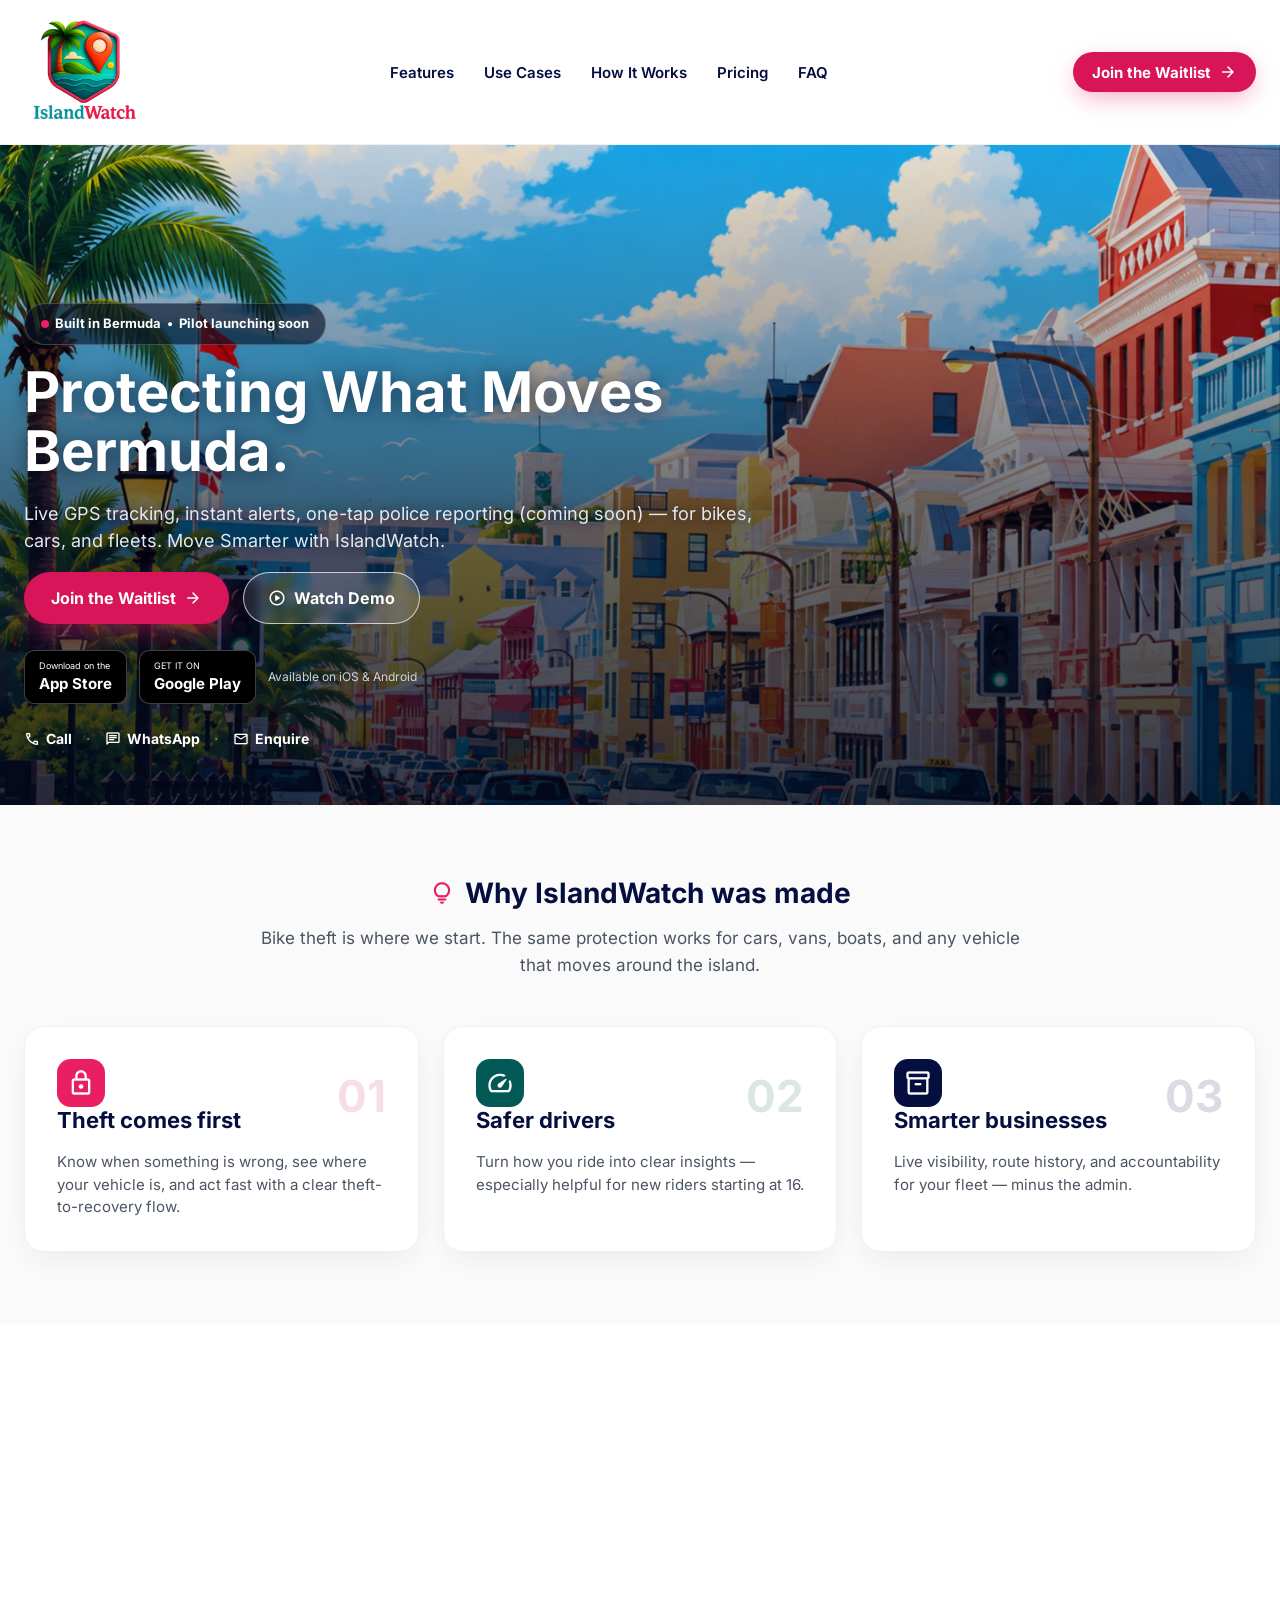
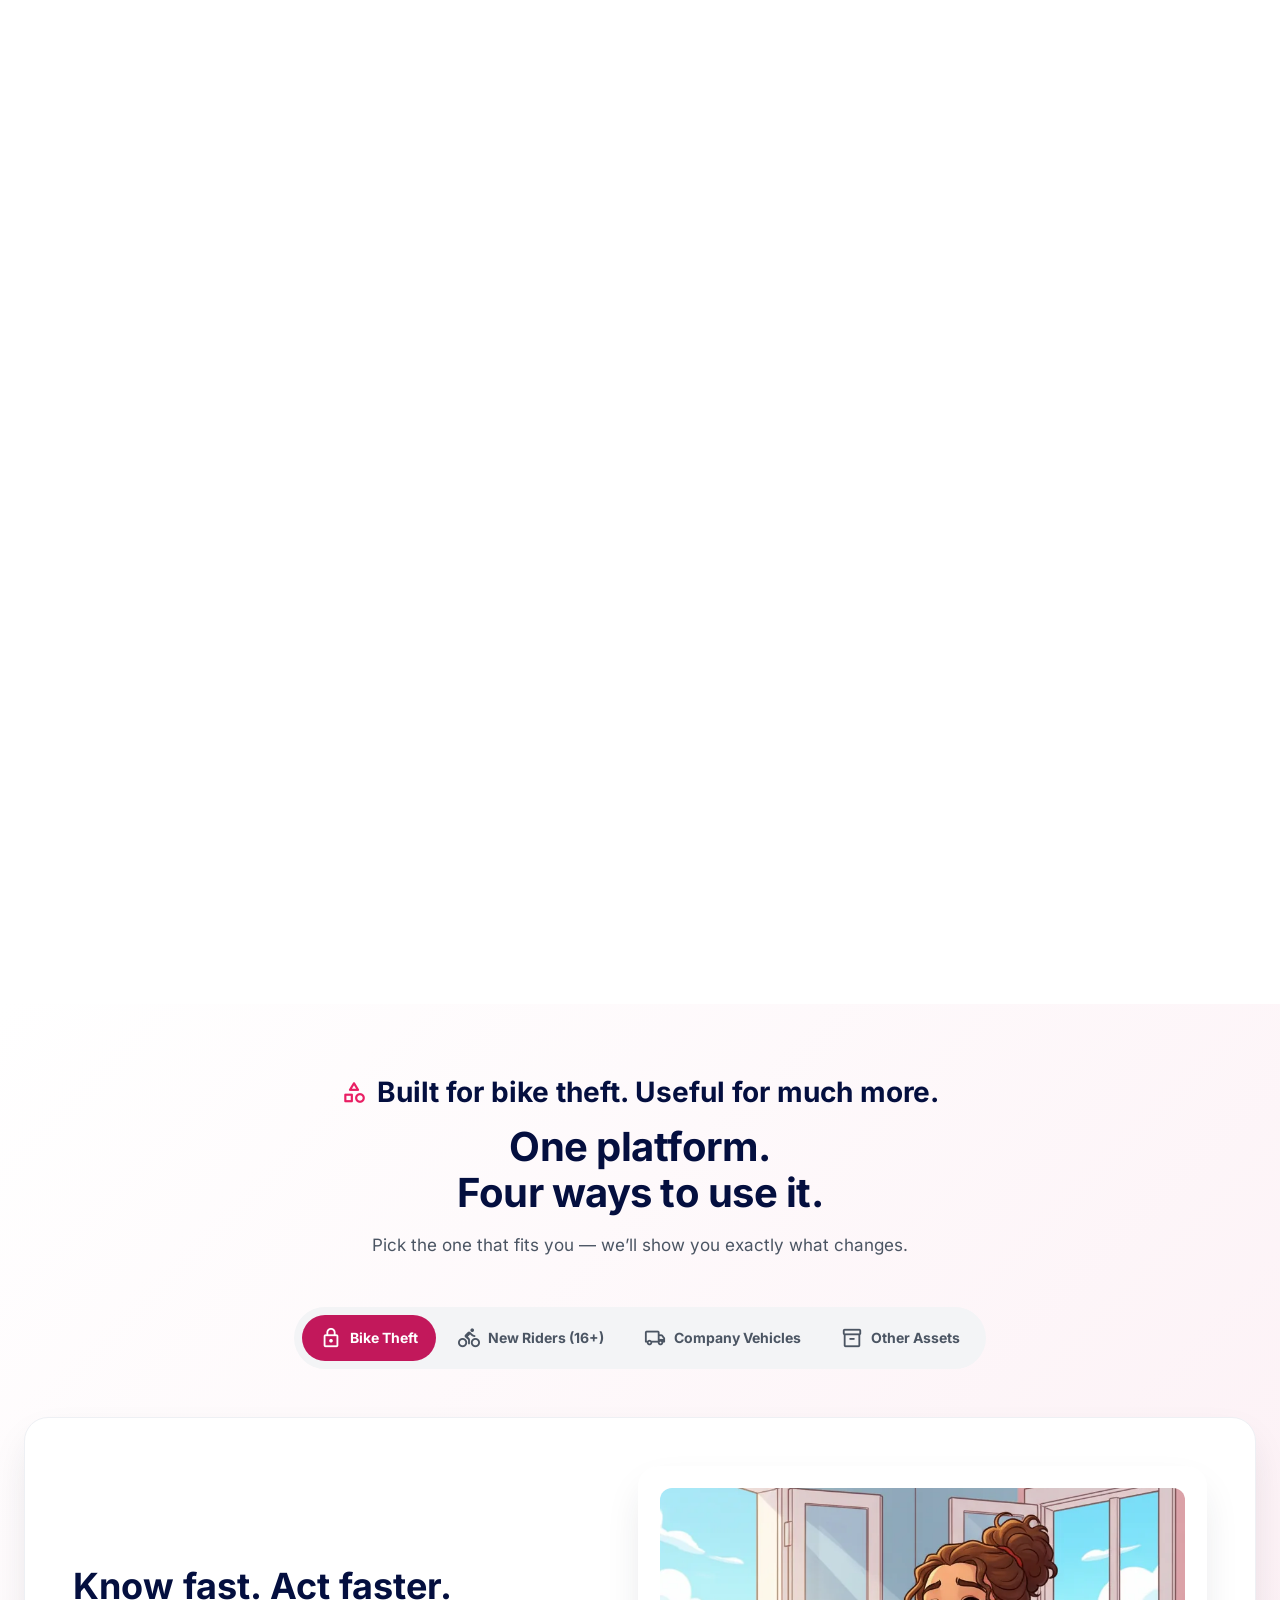
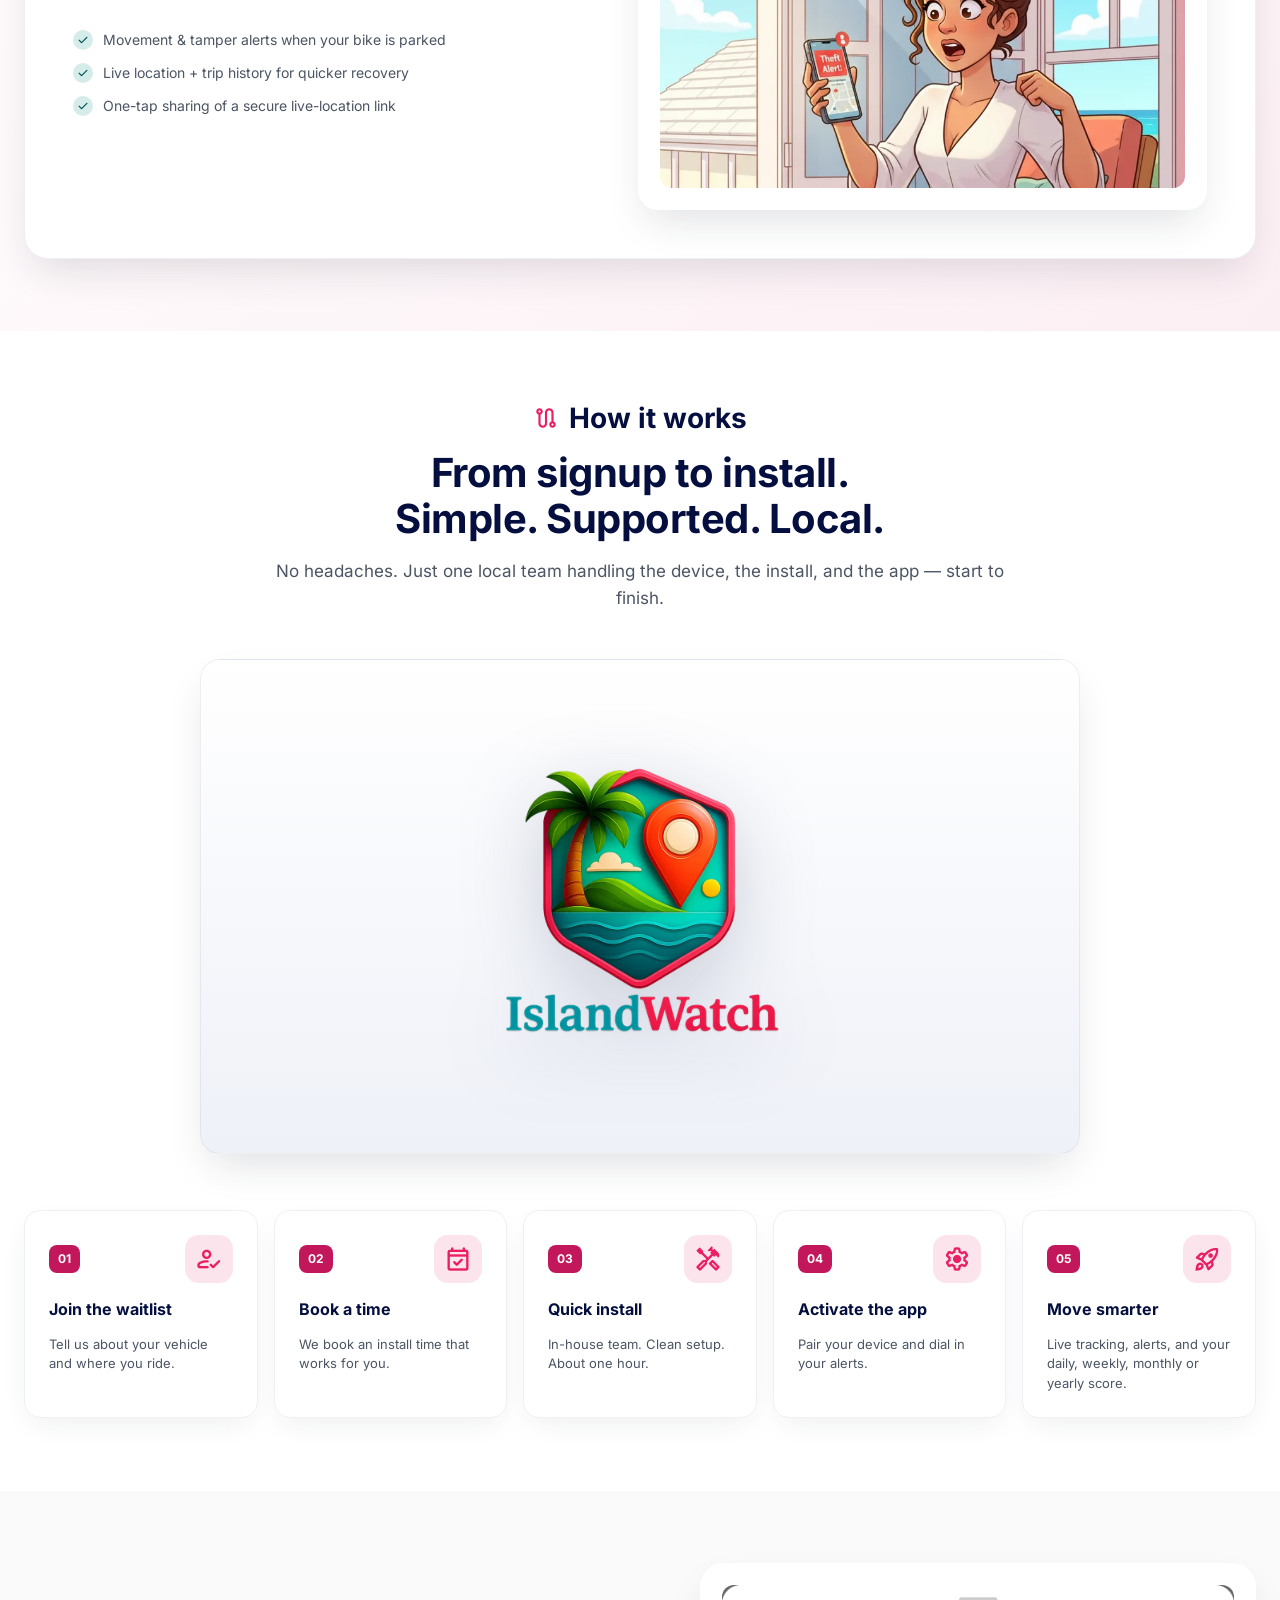
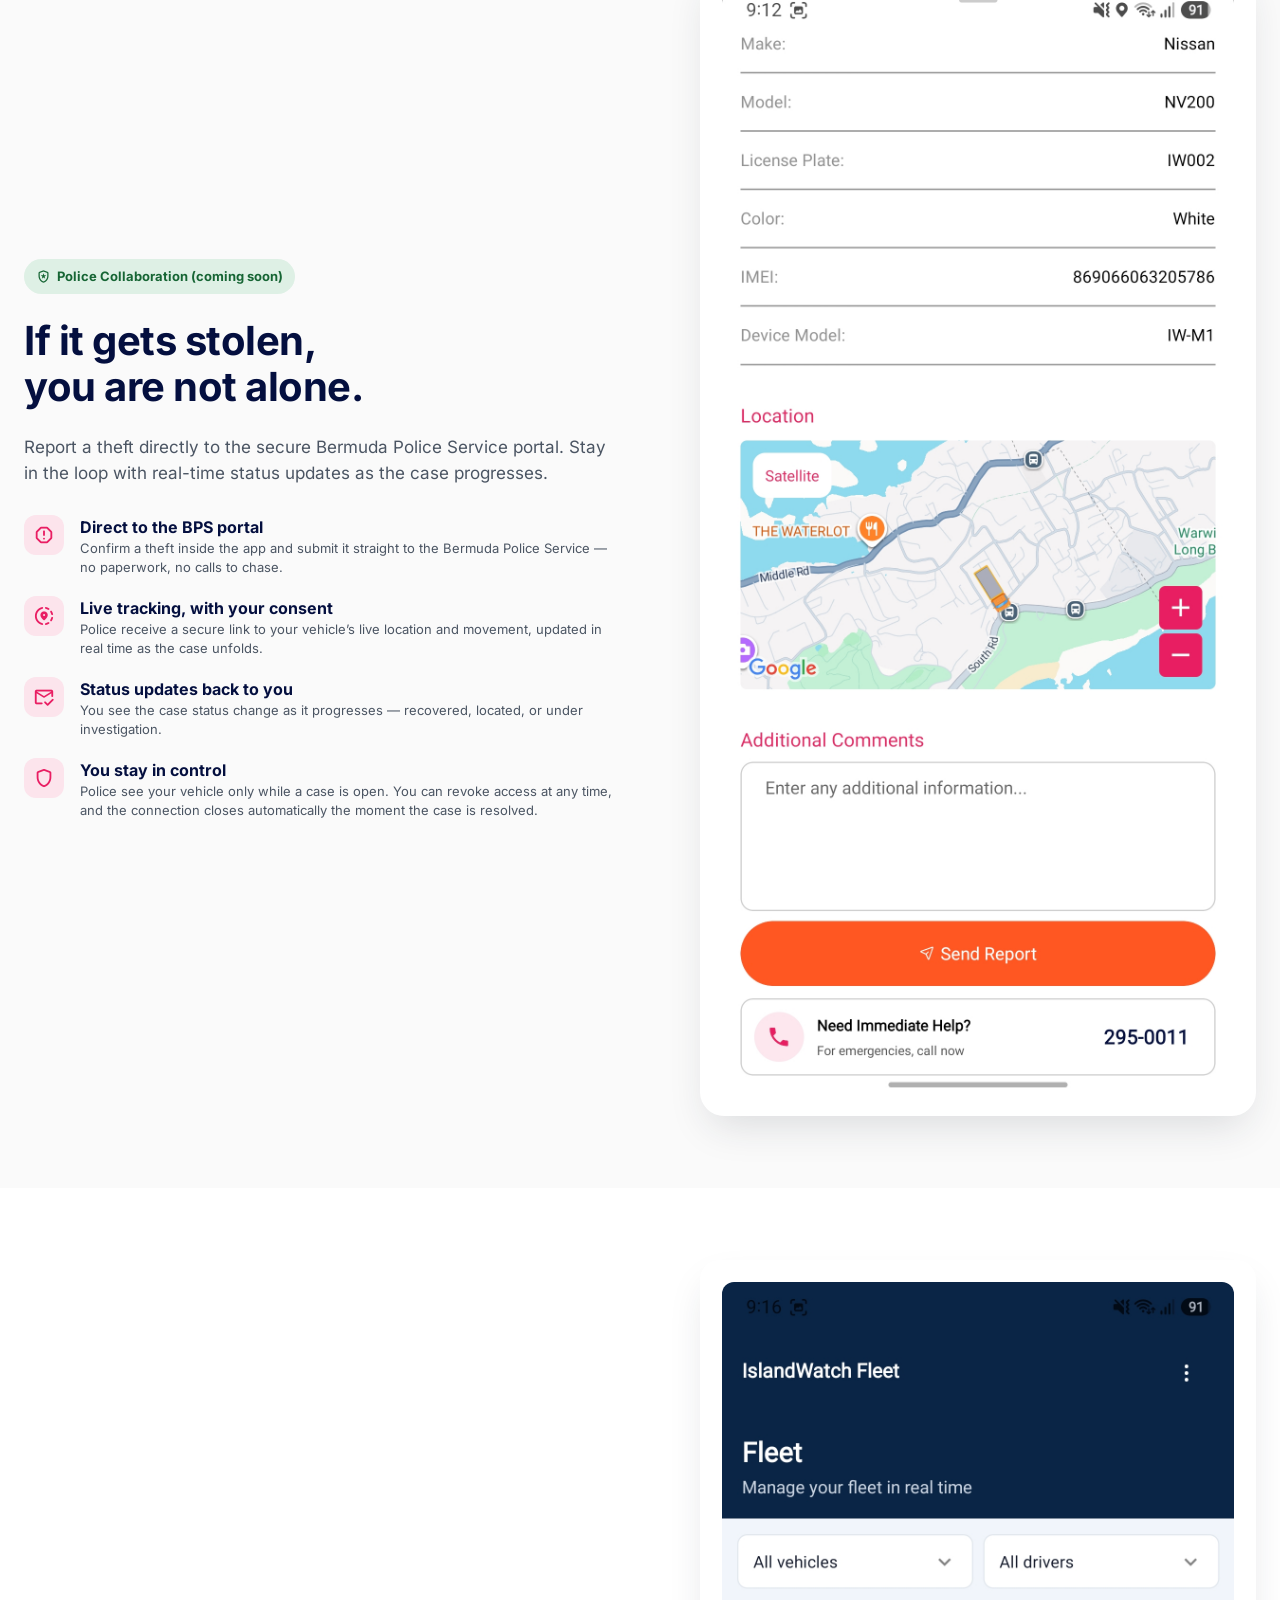
==== commit e21dc01d: "Move feature headings beside icons 25-Sep-2026" ====
--- a/index.html
+++ b/index.html
@@ -37,7 +37,7 @@
   <link rel="preload" href="fonts/inter-700.woff2" as="font" type="font/woff2" crossorigin />
   <link rel="preload" href="images/iw-logo.webp?v=20260707" as="image" />
   <link rel="preload" href="images/hero-bg.webp?v=20260609" as="image" fetchpriority="high" />
-  <link rel="stylesheet" href="css/styles.css?v=20260920a" />
+  <link rel="stylesheet" href="css/styles.css?v=20260925j" />
 
   <script type="application/ld+json">
   {
@@ -185,26 +185,32 @@
       <div class="container grid grid-3">
         <article class="card card--num">
           <div class="card__top">
-            <span class="icon-tile icon-tile--pink"><span class="ms" aria-hidden="true">lock</span></span>
+            <div class="card__top-left">
+              <span class="icon-tile icon-tile--pink"><span class="ms" aria-hidden="true">lock</span></span>
+              <h3>Theft comes first</h3>
+            </div>
             <span class="card__num">01</span>
           </div>
-          <h3>Theft comes first</h3>
           <p>Know when something is wrong, see where your vehicle is, and act fast with a clear theft-to-recovery flow.</p>
         </article>
         <article class="card card--num">
           <div class="card__top">
-            <span class="icon-tile icon-tile--teal"><span class="ms" aria-hidden="true">speed</span></span>
+            <div class="card__top-left">
+              <span class="icon-tile icon-tile--teal"><span class="ms" aria-hidden="true">speed</span></span>
+              <h3>Safer drivers</h3>
+            </div>
             <span class="card__num card__num--teal">02</span>
           </div>
-          <h3>Safer drivers</h3>
           <p>Turn how you ride into clear insights — especially helpful for new riders starting at 16.</p>
         </article>
         <article class="card card--num">
           <div class="card__top">
-            <span class="icon-tile icon-tile--navy"><span class="ms" aria-hidden="true">inventory_2</span></span>
+            <div class="card__top-left">
+              <span class="icon-tile icon-tile--navy"><span class="ms" aria-hidden="true">inventory_2</span></span>
+              <h3>Smarter businesses</h3>
+            </div>
             <span class="card__num card__num--navy">03</span>
           </div>
-          <h3>Smarter businesses</h3>
           <p>Live visibility, route history, and accountability for your fleet — minus the admin.</p>
         </article>
       </div>
@@ -540,21 +546,33 @@
       </div>
       <div class="container grid grid-3">
         <article class="phase">
-          <span class="icon-tile icon-tile--pink"><span class="ms" aria-hidden="true">two_wheeler</span></span>
-          <p class="phase__stage phase__stage--pilot">PILOT</p>
-          <h3>Vehicle protection</h3>
+          <div class="card__top-left">
+            <span class="icon-tile icon-tile--pink"><span class="ms" aria-hidden="true">two_wheeler</span></span>
+            <div>
+              <p class="phase__stage phase__stage--pilot">PILOT</p>
+              <h3>Vehicle protection</h3>
+            </div>
+          </div>
           <p>Theft and tamper alerts, live tracking, one-tap police reporting, and a Safe Driving Score — for bikes, cars, and any vehicle.</p>
         </article>
         <article class="phase">
-          <span class="icon-tile icon-tile--teal"><span class="ms" aria-hidden="true">local_shipping</span></span>
-          <p class="phase__stage phase__stage--next">NEXT</p>
-          <h3>IslandWatch Fleet</h3>
+          <div class="card__top-left">
+            <span class="icon-tile icon-tile--teal"><span class="ms" aria-hidden="true">local_shipping</span></span>
+            <div>
+              <p class="phase__stage phase__stage--next">NEXT</p>
+              <h3>IslandWatch Fleet</h3>
+            </div>
+          </div>
           <p>A multi-vehicle dashboard for businesses — geofences, trip history, and per-driver scoring.</p>
         </article>
         <article class="phase">
-          <span class="icon-tile icon-tile--cyan"><span class="ms" aria-hidden="true">explore</span></span>
-          <p class="phase__stage phase__stage--later">LATER</p>
-          <h3>Beyond the road</h3>
+          <div class="card__top-left">
+            <span class="icon-tile icon-tile--cyan"><span class="ms" aria-hidden="true">explore</span></span>
+            <div>
+              <p class="phase__stage phase__stage--later">LATER</p>
+              <h3>Beyond the road</h3>
+            </div>
+          </div>
           <p>Marine, equipment, and anything else worth tracking around the island.</p>
         </article>
       </div>
@@ -565,9 +583,9 @@
       <div class="container">
         <h2 id="bya-title" class="bya-title"><span class="ms" aria-hidden="true">flash_on</span> Before you ask</h2>
         <div class="grid grid-3">
-          <article class="card card--soft"><span class="icon-tile icon-tile--pink-soft"><span class="ms" aria-hidden="true">security</span></span><h3>Is my data private?</h3><p>Yes. Your data is used only to provide the service. Any sharing — like a live-location link — is initiated by you.</p></article>
-          <article class="card card--soft"><span class="icon-tile icon-tile--pink-soft"><span class="ms" aria-hidden="true">build</span></span><h3>Can the device be removed?</h3><p>Removal triggers a tamper alert instantly. Installs are in-house and tamper-resistant by design.</p></article>
-          <article class="card card--soft"><span class="icon-tile icon-tile--pink-soft"><span class="ms" aria-hidden="true">sell</span></span><h3>How much does it cost?</h3><p>Pilot pricing is locked in. Device and install pricing is confirmed during onboarding.</p></article>
+          <article class="card card--soft"><div class="card__top-left"><span class="icon-tile icon-tile--pink-soft"><span class="ms" aria-hidden="true">security</span></span><h3>Is my data private?</h3></div><p>Yes. Your data is used only to provide the service. Any sharing — like a live-location link — is initiated by you.</p></article>
+          <article class="card card--soft"><div class="card__top-left"><span class="icon-tile icon-tile--pink-soft"><span class="ms" aria-hidden="true">build</span></span><h3>Can the device be removed?</h3></div><p>Removal triggers a tamper alert instantly. Installs are in-house and tamper-resistant by design.</p></article>
+          <article class="card card--soft"><div class="card__top-left"><span class="icon-tile icon-tile--pink-soft"><span class="ms" aria-hidden="true">sell</span></span><h3>How much does it cost?</h3></div><p>Pilot pricing is locked in. Device and install pricing is confirmed during onboarding.</p></article>
         </div>
       </div>
     </section>
--- a/css/styles.css
+++ b/css/styles.css
@@ -230,7 +230,7 @@
 /* ---------- Hero ---------- */
 .hero{position:relative; min-height:650px; color:#fff; overflow:hidden; background:var(--ink); padding-block:158px 56px;}
 /* Taller than the hero so the JS parallax shift never reveals an edge. */
-.hero__bg{position:absolute; left:0; right:0; top:-20%; height:140%; background:url("../images/hero-bg.webp?v=20260609") center 90% / cover no-repeat; will-change:transform;}
+.hero__bg{position:absolute; left:0; right:0; top:-20%; height:140%; background:url("../images/hero-bg.webp?v=20260609") center 58% / cover no-repeat; will-change:transform;}
 .hero__scrim{position:absolute; inset:0; background:linear-gradient(to top, rgba(3,8,26,.80) 0%, rgba(3,8,26,.58) 45%, rgba(3,8,26,.30) 72%, rgba(3,8,26,.08) 100%);}
 .hero__wrap{position:relative; z-index:2;}
 .hero__inner{width:100%; max-width:760px; min-width:0; display:flex; flex-direction:column; gap:18px;}
@@ -255,9 +255,10 @@
 
 /* ---------- Score block (features) ---------- */
 .score-block{
-  margin-top:56px; background:var(--navy); border-radius:var(--radius-lg); padding:56px; display:flex; gap:30px; align-items:center; justify-content:space-between; flex-wrap:wrap; max-width:900px; margin-left:auto; margin-right:auto;
-}
-.score-block__copy{flex:0 1 430px; max-width:480px; display:flex; flex-direction:column; gap:16px; align-items:flex-start;}
+  margin-top:56px; background:var(--navy); border-radius:var(--radius-lg);
+  padding:56px; display:flex; gap:48px; align-items:center; justify-content:space-between; flex-wrap:wrap;
+}
+.score-block__copy{flex:0 1 480px; max-width:480px; display:flex; flex-direction:column; gap:16px; align-items:flex-start;}
 .score-block__title{color:#fff; font-size:clamp(1.5rem, 4vw, 32px); font-weight:700; line-height:1.15;}
 .score-block__desc{color:var(--muted-3); font-size:15px; line-height:1.5;}
 .chips{display:flex; flex-wrap:wrap; gap:8px;}
@@ -275,146 +276,6 @@
 .bars span{width:36px; flex:none; background:var(--green); border-radius:4px;}
 .bars--mini{height:28px; gap:4px; width:auto;}
 .bars--mini span{width:8px; flex:none; border-radius:2px;}
-
-/* ---------- Safe Driving Score carousel ---------- */
-
-.score-carousel{
-  flex:0 1 170px;
-  width:170px;
-  max-width:100%;
-  min-width:0;
-  margin-left:auto;
-}
-
-.score-carousel__viewport{
-  position:relative;
-  width:100%;
-  overflow:hidden;
-  border-radius:28px;
-  background:var(--ink);
-  box-shadow:
-    0 24px 55px -18px rgba(0,0,0,.65),
-    0 0 0 1px rgba(255,255,255,.08);
-}
-
-.score-carousel__track{
-  display:flex;
-  width:100%;
-  transform:translateX(0);
-  transition:transform .55s cubic-bezier(.22,.61,.36,1);
-  will-change:transform;
-}
-
-.score-carousel__slide{
-  flex:0 0 100%;
-  width:100%;
-  min-width:100%;
-  display:flex;
-  align-items:center;
-  justify-content:center;
-}
-
-.score-carousel__slide img{
-  display:block;
-  width:100%;
-  height:auto;
-  max-width:100%;
-  object-fit:contain;
-  user-select:none;
-  -webkit-user-drag:none;
-}
-
-/* Carousel navigation dots */
-.score-carousel__dots{
-  display:flex;
-  align-items:center;
-  justify-content:center;
-  gap:8px;
-  margin-top:18px;
-}
-
-.score-carousel__dot{
-  appearance:none;
-  -webkit-appearance:none;
-  width:10px;
-  height:10px;
-  padding:0;
-  border:0;
-  border-radius:999px;
-  background:rgba(255,255,255,.32);
-  cursor:pointer;
-  transition:
-    width .25s ease,
-    background .25s ease,
-    transform .2s ease;
-}
-
-.score-carousel__dot:hover{
-  background:rgba(255,255,255,.65);
-  transform:scale(1.1);
-}
-
-.score-carousel__dot.is-active{
-  width:28px;
-  background:var(--pink);
-}
-
-.score-carousel__dot:focus-visible{
-  outline:2px solid #fff;
-  outline-offset:4px;
-}
-
-
-/* Tablet / mobile */
-@media (max-width:860px){
-
-  .score-carousel{
-    flex:0 1 auto;
-    width:min(100%, 170px);
-    margin-inline:auto;
-  }
-
-}
-
-
-/* Small phones */
-@media (max-width:480px){
-
-  .score-carousel{
-    width:min(100%, 150px);
-  }
-
-  .score-carousel__viewport{
-    border-radius:22px;
-  }
-
-  .score-carousel__dots{
-    margin-top:15px;
-    gap:7px;
-  }
-
-  .score-carousel__dot{
-    width:9px;
-    height:9px;
-  }
-
-  .score-carousel__dot.is-active{
-    width:24px;
-  }
-
-}
-
-
-/* Accessibility */
-@media (prefers-reduced-motion:reduce){
-
-  .score-carousel__track,
-  .score-carousel__dot{
-    transition:none;
-  }
-
-}
-
 
 /* ---------- Use cases / tabs ---------- */
 .tabs{display:flex; flex-wrap:wrap; gap:4px; background:#F3F4F6; padding:8px; border-radius:999px; width:max-content; max-width:100%; margin:0 auto 48px;}
@@ -580,20 +441,8 @@
 /* ---------- Split sections (police / fleet) ---------- */
 .split{display:flex; gap:80px; align-items:center; justify-content:space-between;}
 .split__copy{flex:1 1 480px; display:flex; flex-direction:column; gap:20px; align-items:flex-start;}
-.split__media{flex:0 1 220px;
-  width:220px;
-  background:#fff;
-  border-radius:20px;
-  padding:11px;
-  box-shadow:var(--shadow-lg);
-}
-.split__media--police,
-.split__media--fleet{
-  width:100%;
-  height:auto;
-  display:block;
-  border-radius:6px;
-}
+.split__media{flex:1 1 440px; background:#fff; border-radius:20px; padding:22px; box-shadow:var(--shadow-lg);}
+.split__media img{border-radius:12px; width:100%; display:block;}
 .section--split .split__media{border-radius:24px;}
 .section--split .split__copy{gap:24px;}
 .timeline{display:flex; flex-direction:column; gap:18px; margin-top:4px;}
@@ -621,12 +470,14 @@
 .mini-map__pin--green{background:var(--green); right:62px; top:54px;}
 .mini-map__pin--pink{background:var(--pink); left:90px; bottom:30px;}
 
-/* ---------- Geofence ---------- */
-.geofence-image {width: 100%; margin-top: 24px; overflow: hidden; border-radius: 16px;}
-.geofence-image img { display: block; width: 100%; height: auto;}
-.card__top-left {display: flex; align-items: center; gap: 12px;}
-.card__top-left h3 { margin: 0;}
-
+.card--num .card__top{gap:12px;}
+#why .card--num h3{line-height:1.2;}
+#before-you-ask .card h3{line-height:1.2;}
+@media (max-width:400px){
+  #why .card--num{padding:24px;}
+  #why .card--num h3{font-size:19px;}
+  #why .card--num .card__num{font-size:34px;}
+}
 
 /* ---------- Roadmap phases ---------- */
 .phase{background:var(--ink); border:1px solid rgba(255,255,255,.08); border-radius:var(--radius); padding:32px; display:flex; flex-direction:column; gap:14px; align-items:flex-start;}
@@ -636,6 +487,15 @@
 .phase__stage--pilot{color:#F9A8C4;}
 .phase__stage--next{color:var(--mint);}
 .phase__stage--later{color:#7DD3FC;}
+@media (min-width:768px) and (max-width:1024px){
+  #roadmap .grid-3, #why .grid-3{grid-template-columns:repeat(2,1fr);} /* 2 up, 3rd card below */
+}
+@media (max-width:767px){
+  #roadmap .grid-3, #why .grid-3{grid-template-columns:1fr;} /* one card per row */
+}
+@media (max-width:480px){
+  #roadmap .phase h3{font-size:16px;}
+}
 
 /* ---------- Before you ask ---------- */
 .bya-title{display:flex; align-items:center; gap:10px; color:var(--navy); font-size:28px; font-weight:700; margin-bottom:24px;}
@@ -866,26 +726,6 @@
   .legal-hero__inner{padding-block:40px 32px;}
 }
 
-@media (max-width: 768px){
-  .split{
-    flex-direction:column;
-    gap:32px;
-  }
-
-  .split__media{
-    width:100%;
-    flex:1 1 auto;
-    padding:16px;
-  }
-
-  .split__media--police,
-  .split__media--fleet{
-    width:100%;
-    height:auto;
-  }
-}
-
-
 /* ---------- Reduced motion ---------- */
 @media (prefers-reduced-motion:reduce){
   html{scroll-behavior:auto;}
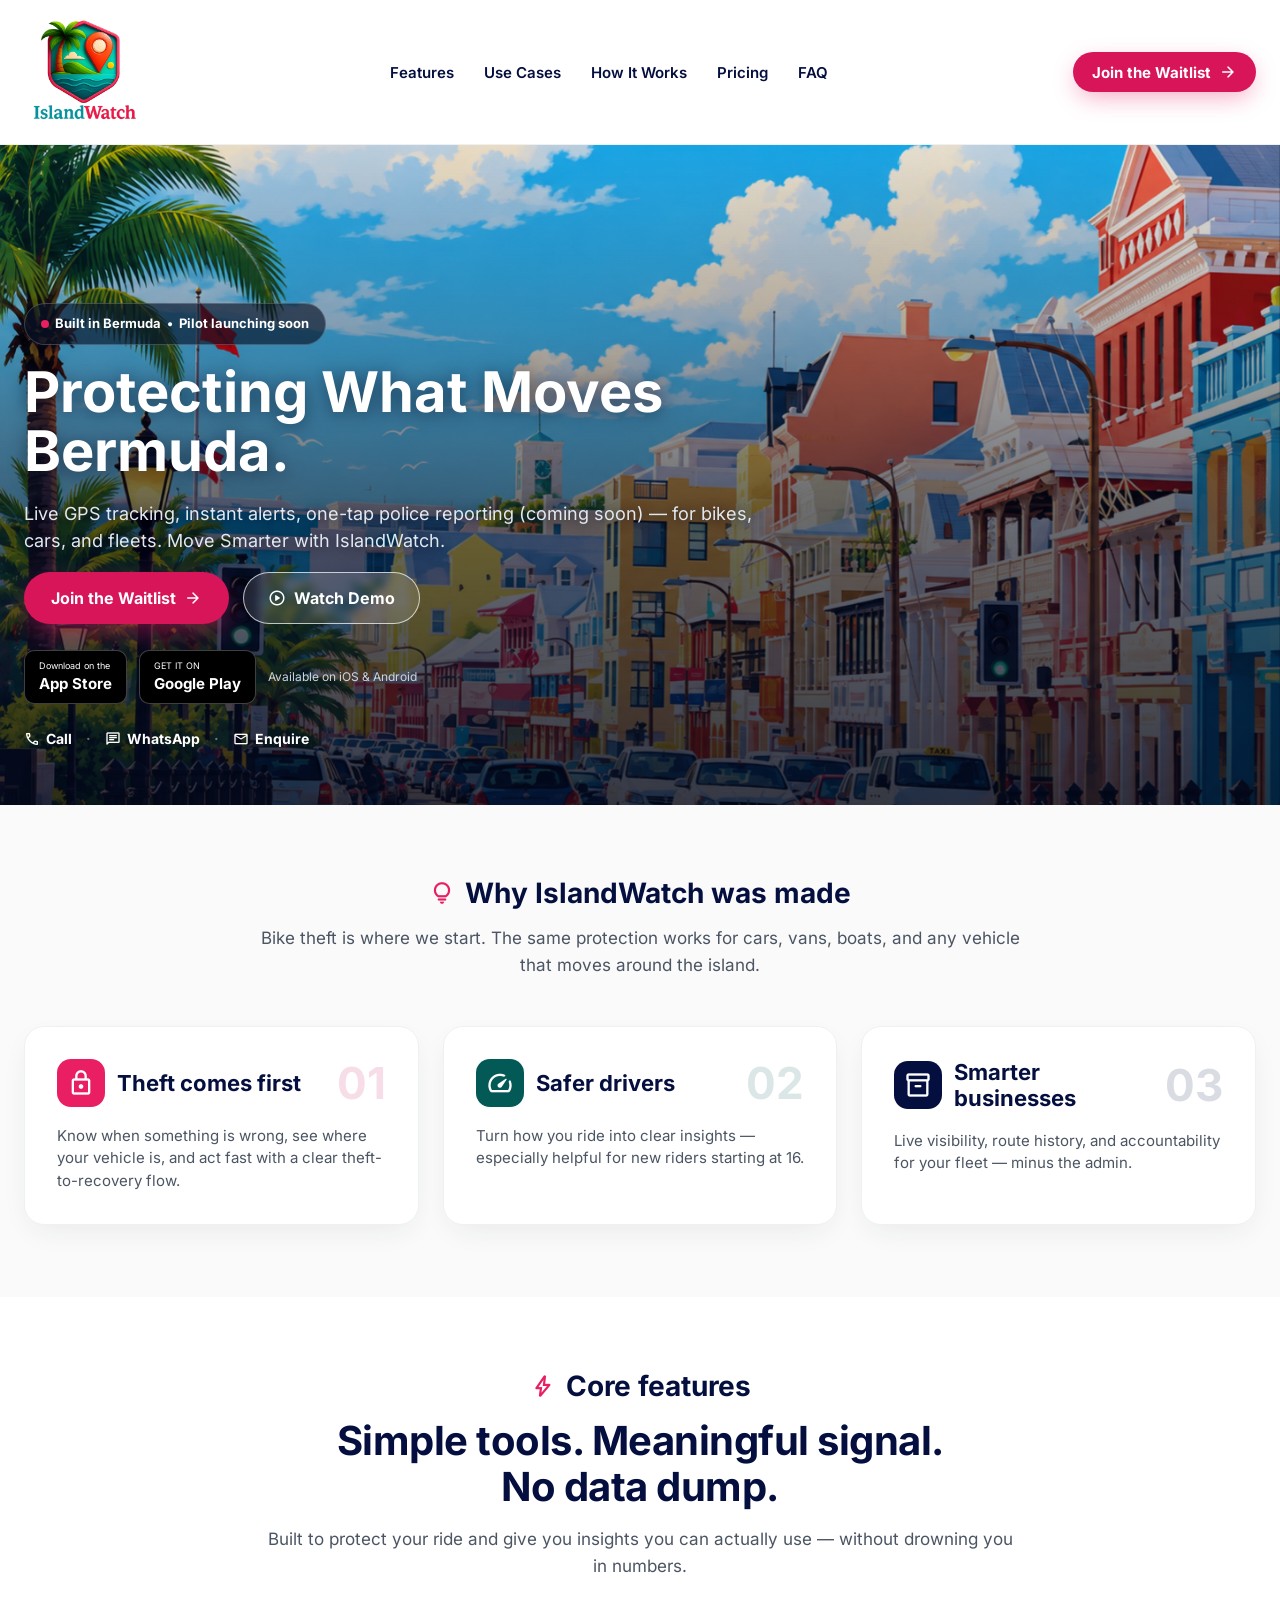
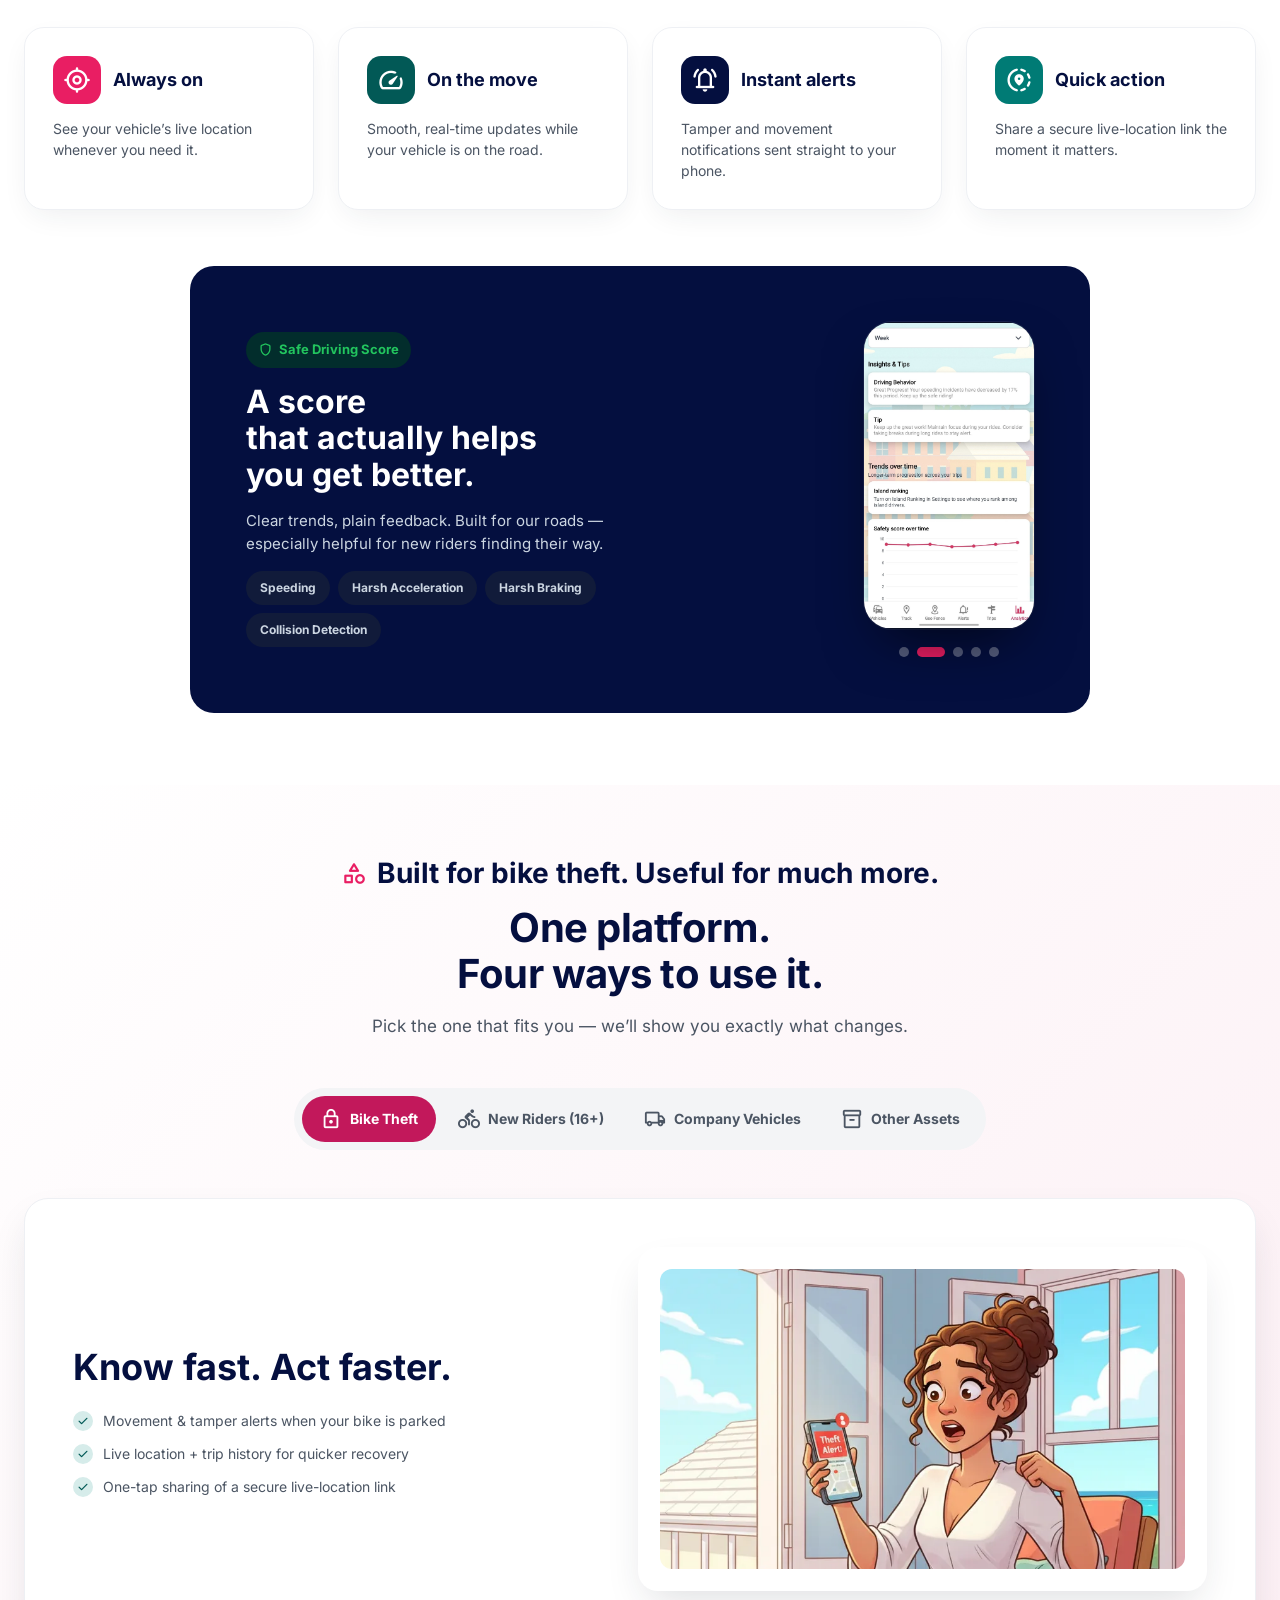
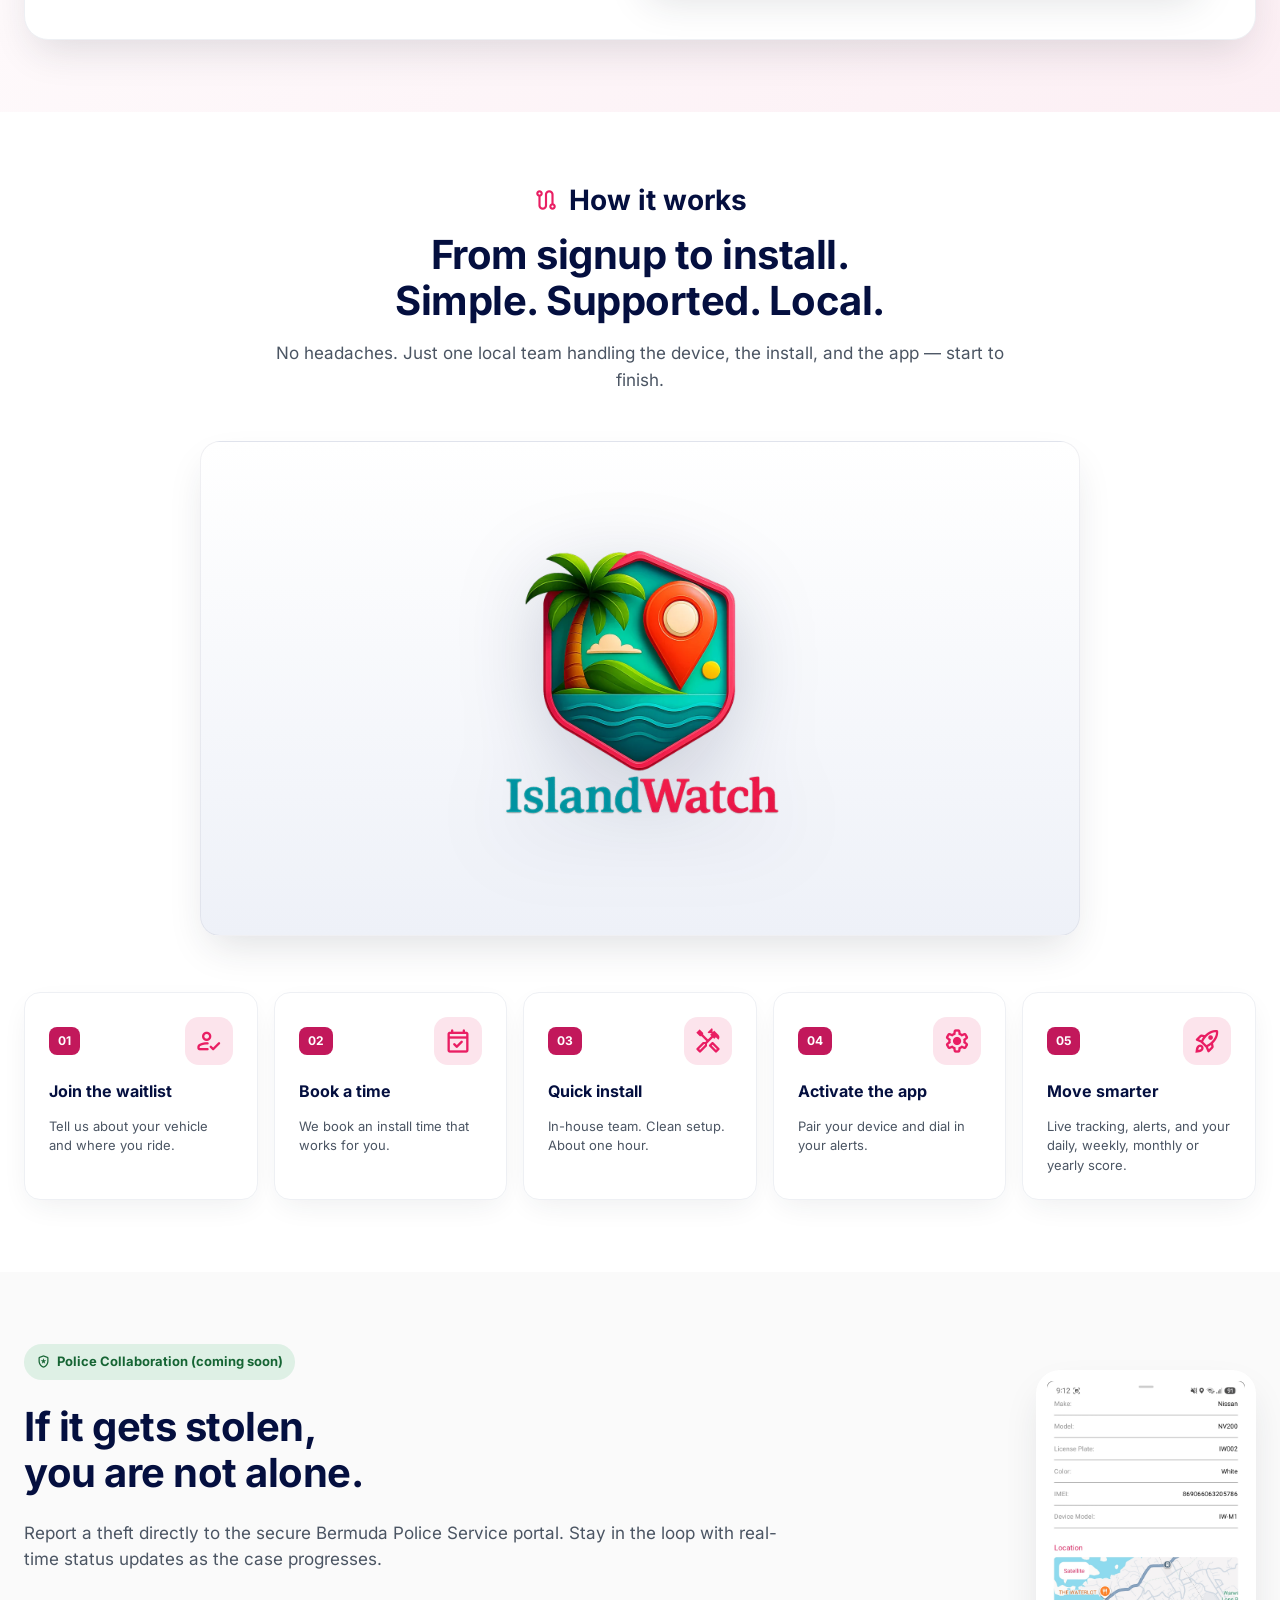
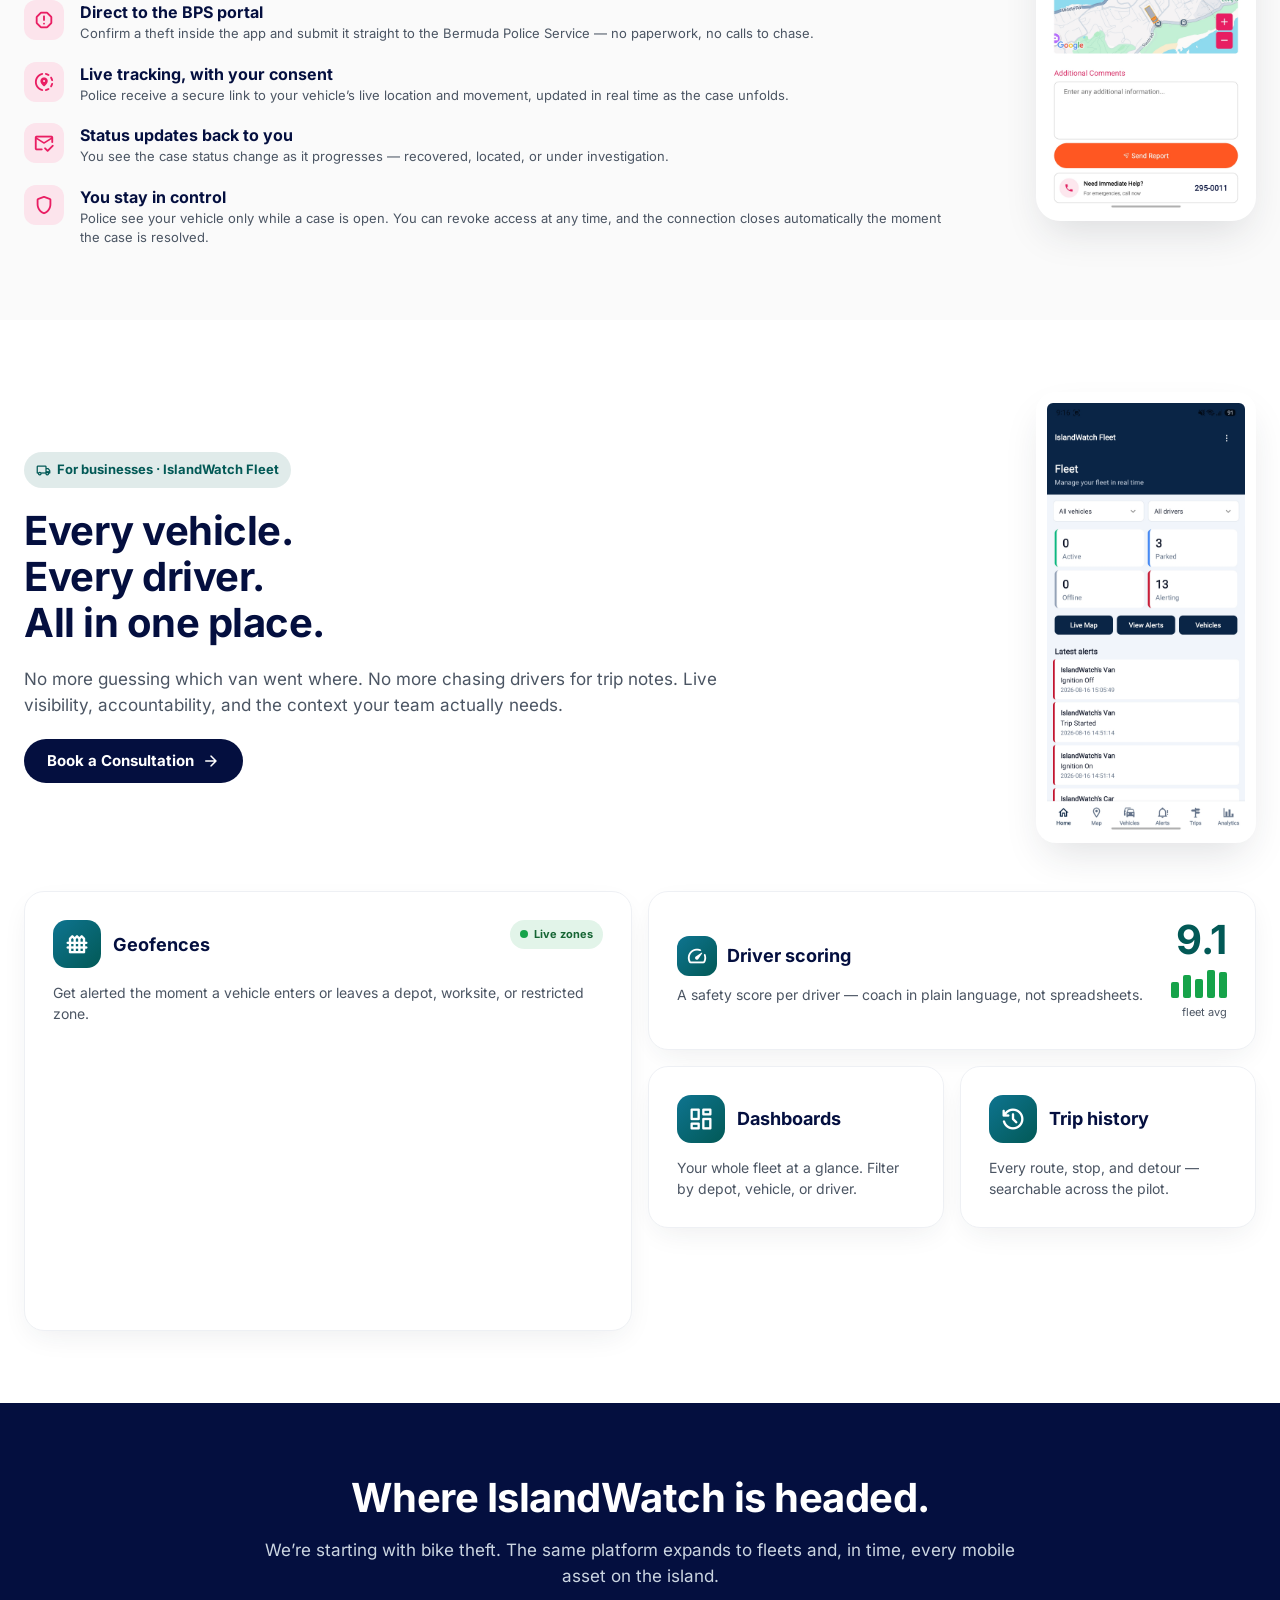
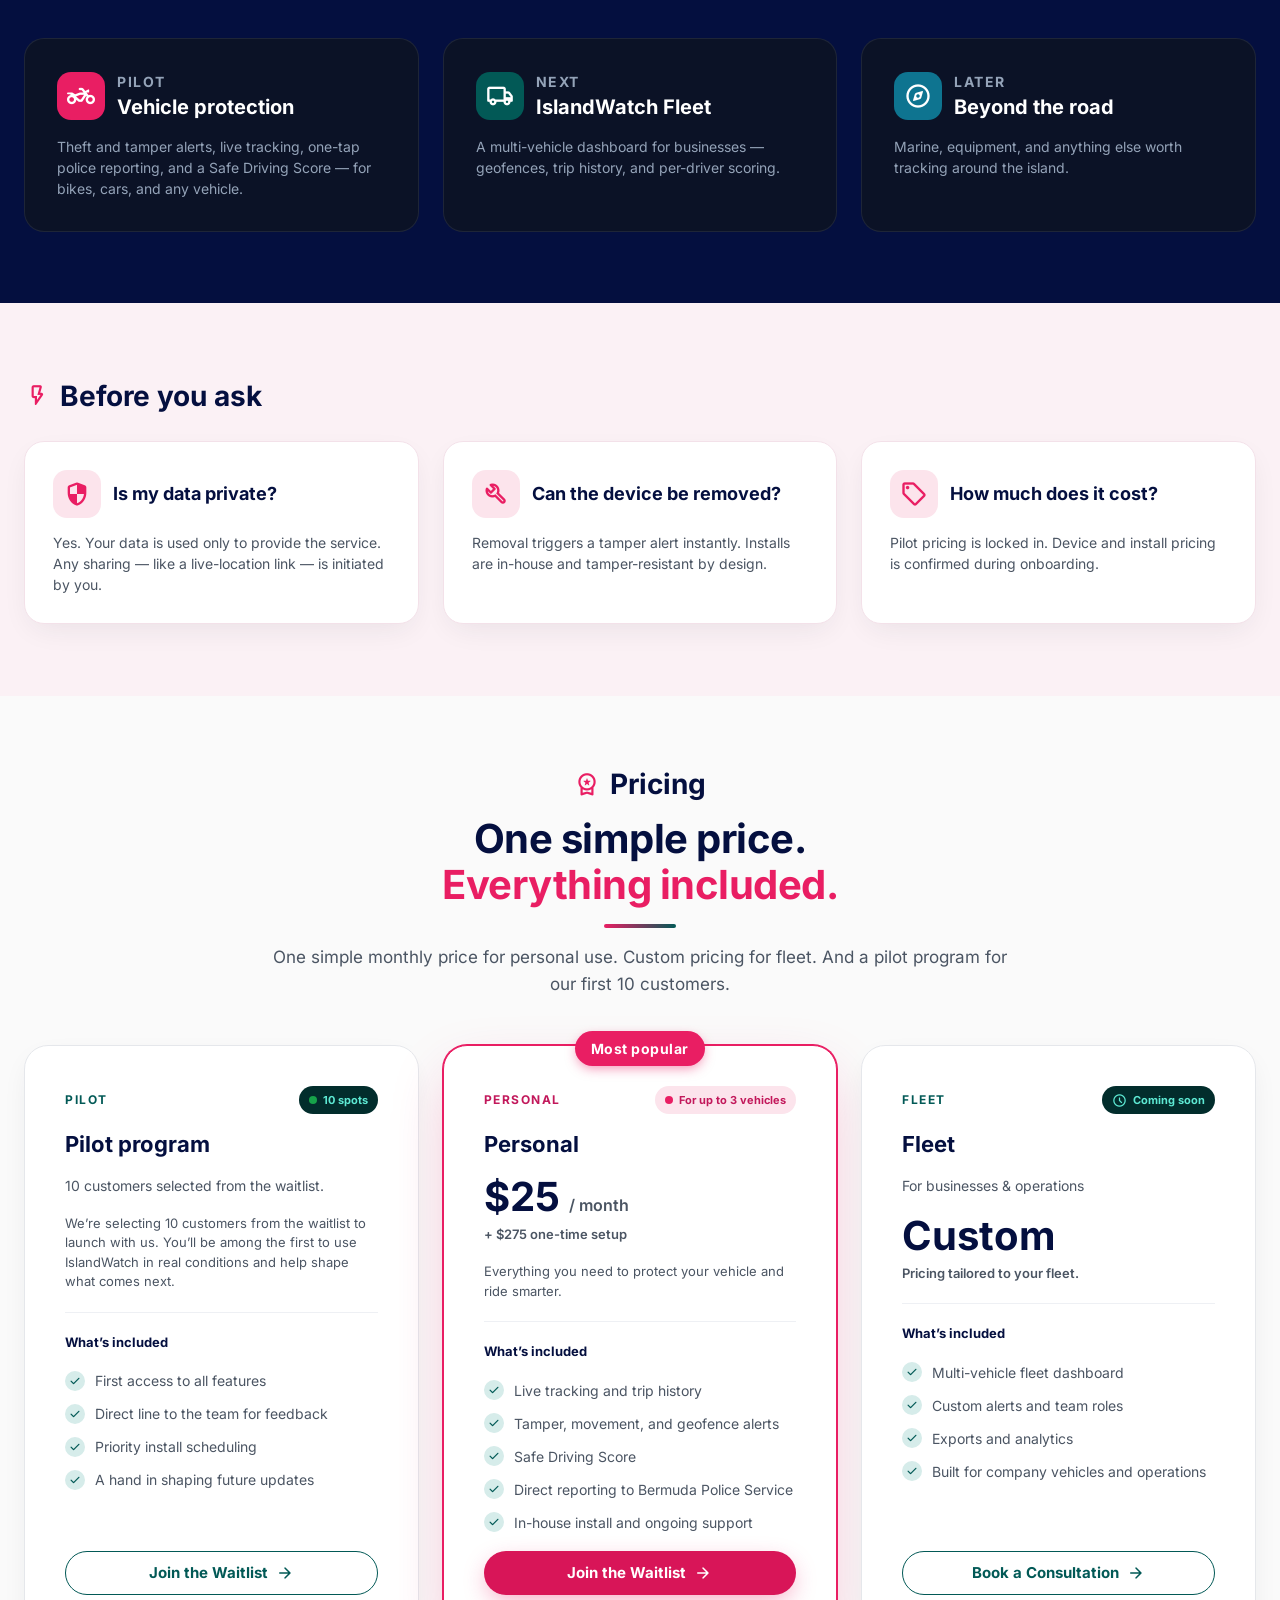
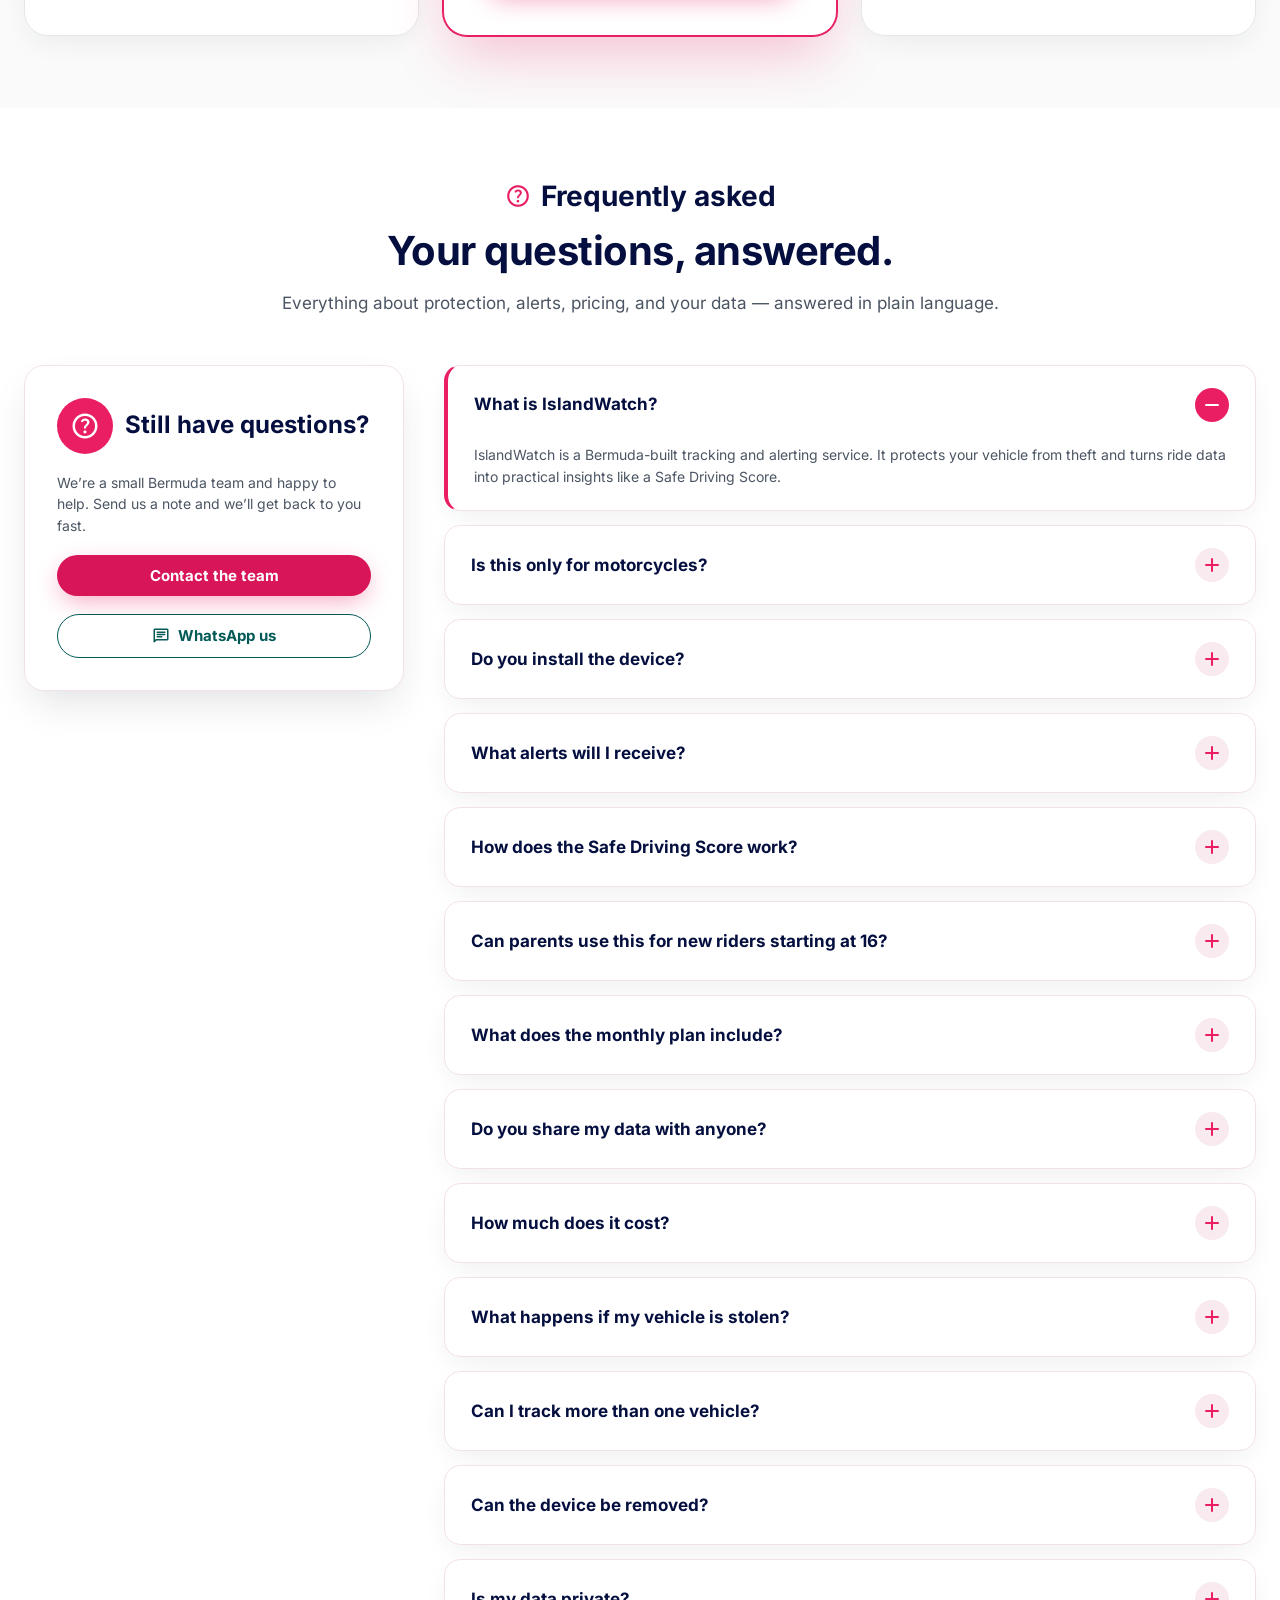
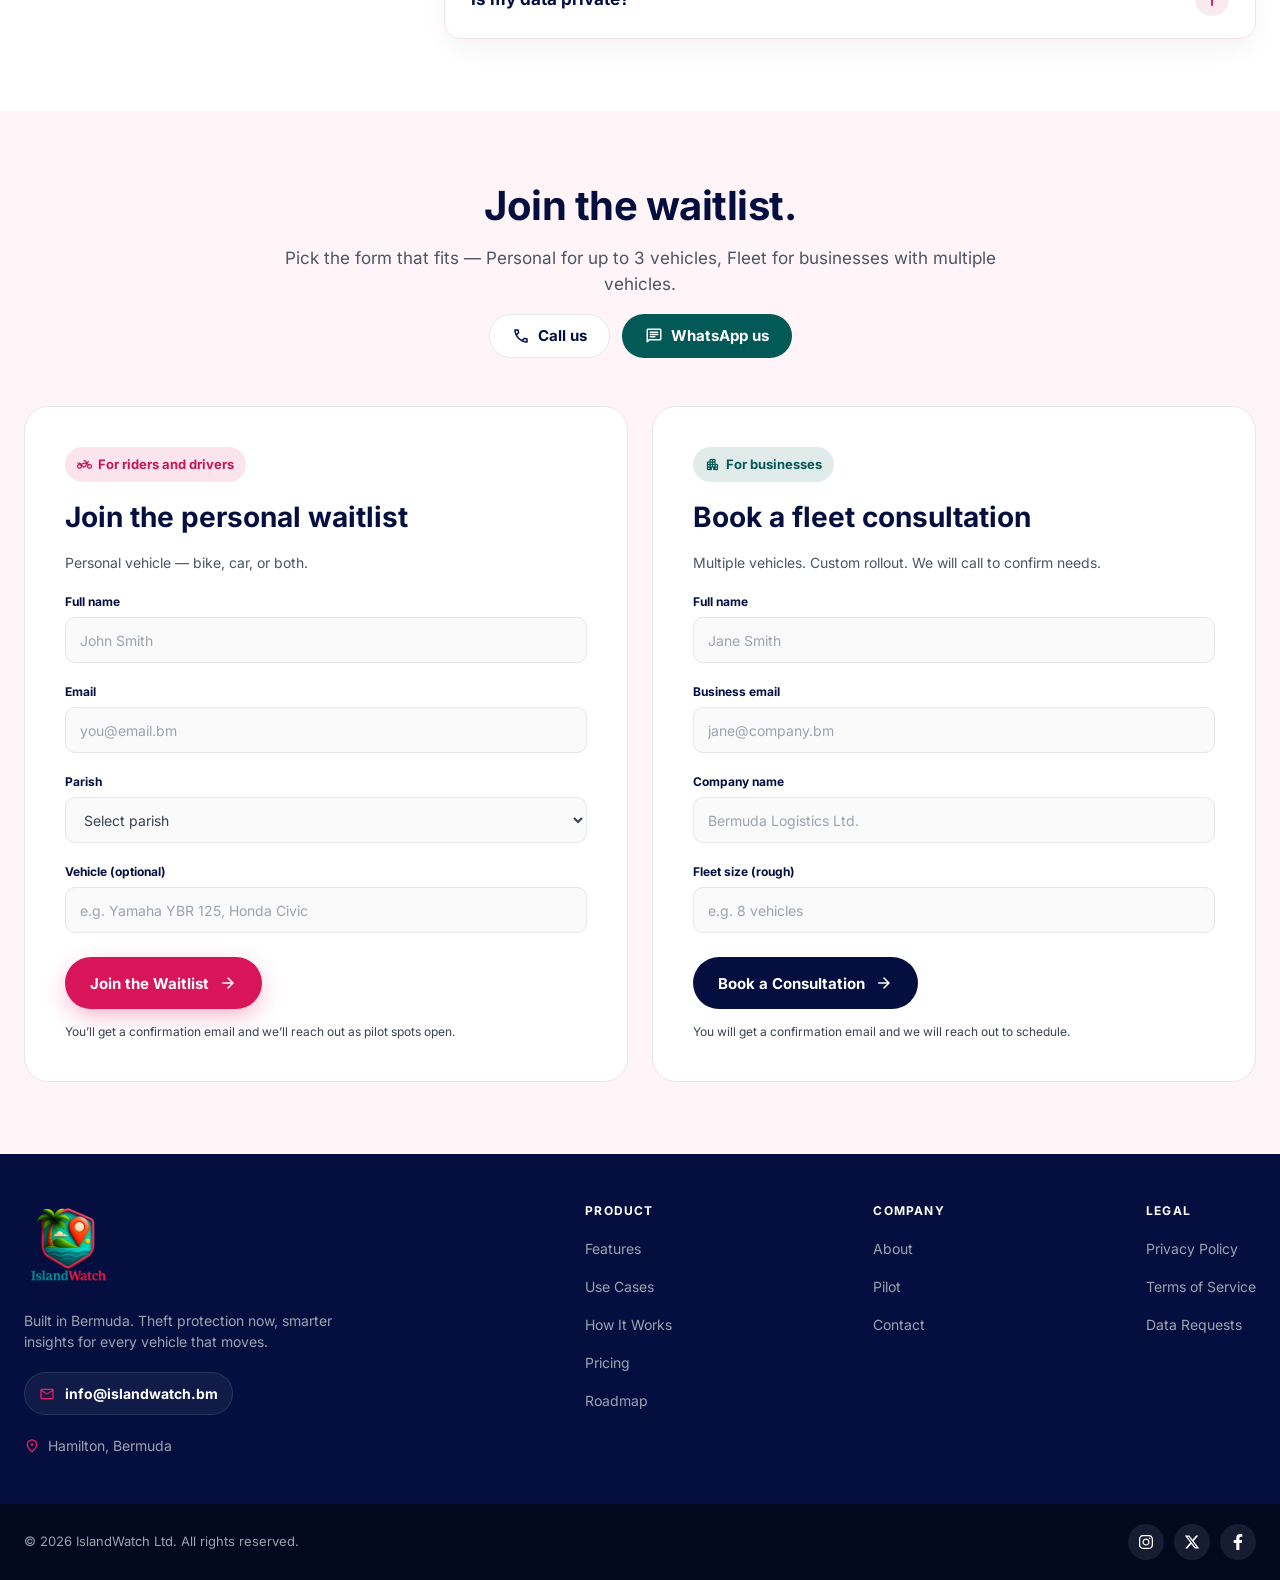
==== commit 67025c57: "Move feature headings beside icons 25-Sep-2026" ====
--- a/index.html
+++ b/index.html
@@ -673,8 +673,10 @@
 
       <div class="container faq">
         <aside class="faq__contact">
-          <span class="icon-tile icon-tile--pink round"><span class="ms" aria-hidden="true">help</span></span>
-          <h3>Still have questions?</h3>
+          <div class="card__top-left">
+            <span class="icon-tile icon-tile--pink round"><span class="ms" aria-hidden="true">help</span></span>
+            <h3>Still have questions?</h3>
+          </div>
           <p>We’re a small Bermuda team and happy to help. Send us a note and we’ll get back to you fast.</p>
           <a class="btn btn-primary btn-block" href="mailto:IslandWatch%20%3Cinfo@islandwatch.bm%3E?subject=Website%20Enquiry">Contact the team</a>
           <a class="btn btn-outline-teal btn-block" href="https://wa.me/14417777233" target="_blank" rel="noopener"><span class="ms" aria-hidden="true">chat</span> WhatsApp us</a>
--- a/css/styles.css
+++ b/css/styles.css
@@ -230,7 +230,7 @@
 /* ---------- Hero ---------- */
 .hero{position:relative; min-height:650px; color:#fff; overflow:hidden; background:var(--ink); padding-block:158px 56px;}
 /* Taller than the hero so the JS parallax shift never reveals an edge. */
-.hero__bg{position:absolute; left:0; right:0; top:-20%; height:140%; background:url("../images/hero-bg.webp?v=20260609") center 58% / cover no-repeat; will-change:transform;}
+.hero__bg{position:absolute; left:0; right:0; top:-20%; height:140%; background:url("../images/hero-bg.webp?v=20260609") center 90% / cover no-repeat; will-change:transform;}
 .hero__scrim{position:absolute; inset:0; background:linear-gradient(to top, rgba(3,8,26,.80) 0%, rgba(3,8,26,.58) 45%, rgba(3,8,26,.30) 72%, rgba(3,8,26,.08) 100%);}
 .hero__wrap{position:relative; z-index:2;}
 .hero__inner{width:100%; max-width:760px; min-width:0; display:flex; flex-direction:column; gap:18px;}
@@ -255,10 +255,9 @@
 
 /* ---------- Score block (features) ---------- */
 .score-block{
-  margin-top:56px; background:var(--navy); border-radius:var(--radius-lg);
-  padding:56px; display:flex; gap:48px; align-items:center; justify-content:space-between; flex-wrap:wrap;
-}
-.score-block__copy{flex:0 1 480px; max-width:480px; display:flex; flex-direction:column; gap:16px; align-items:flex-start;}
+  margin-top:56px; background:var(--navy); border-radius:var(--radius-lg); padding:56px; display:flex; gap:30px; align-items:center; justify-content:space-between; flex-wrap:wrap; max-width:900px; margin-left:auto; margin-right:auto;
+}
+.score-block__copy{flex:0 1 430px; max-width:480px; display:flex; flex-direction:column; gap:16px; align-items:flex-start;}
 .score-block__title{color:#fff; font-size:clamp(1.5rem, 4vw, 32px); font-weight:700; line-height:1.15;}
 .score-block__desc{color:var(--muted-3); font-size:15px; line-height:1.5;}
 .chips{display:flex; flex-wrap:wrap; gap:8px;}
@@ -276,6 +275,146 @@
 .bars span{width:36px; flex:none; background:var(--green); border-radius:4px;}
 .bars--mini{height:28px; gap:4px; width:auto;}
 .bars--mini span{width:8px; flex:none; border-radius:2px;}
+
+/* ---------- Safe Driving Score carousel ---------- */
+
+.score-carousel{
+  flex:0 1 170px;
+  width:170px;
+  max-width:100%;
+  min-width:0;
+  margin-left:auto;
+}
+
+.score-carousel__viewport{
+  position:relative;
+  width:100%;
+  overflow:hidden;
+  border-radius:28px;
+  background:var(--ink);
+  box-shadow:
+    0 24px 55px -18px rgba(0,0,0,.65),
+    0 0 0 1px rgba(255,255,255,.08);
+}
+
+.score-carousel__track{
+  display:flex;
+  width:100%;
+  transform:translateX(0);
+  transition:transform .55s cubic-bezier(.22,.61,.36,1);
+  will-change:transform;
+}
+
+.score-carousel__slide{
+  flex:0 0 100%;
+  width:100%;
+  min-width:100%;
+  display:flex;
+  align-items:center;
+  justify-content:center;
+}
+
+.score-carousel__slide img{
+  display:block;
+  width:100%;
+  height:auto;
+  max-width:100%;
+  object-fit:contain;
+  user-select:none;
+  -webkit-user-drag:none;
+}
+
+/* Carousel navigation dots */
+.score-carousel__dots{
+  display:flex;
+  align-items:center;
+  justify-content:center;
+  gap:8px;
+  margin-top:18px;
+}
+
+.score-carousel__dot{
+  appearance:none;
+  -webkit-appearance:none;
+  width:10px;
+  height:10px;
+  padding:0;
+  border:0;
+  border-radius:999px;
+  background:rgba(255,255,255,.32);
+  cursor:pointer;
+  transition:
+    width .25s ease,
+    background .25s ease,
+    transform .2s ease;
+}
+
+.score-carousel__dot:hover{
+  background:rgba(255,255,255,.65);
+  transform:scale(1.1);
+}
+
+.score-carousel__dot.is-active{
+  width:28px;
+  background:var(--pink);
+}
+
+.score-carousel__dot:focus-visible{
+  outline:2px solid #fff;
+  outline-offset:4px;
+}
+
+
+/* Tablet / mobile */
+@media (max-width:860px){
+
+  .score-carousel{
+    flex:0 1 auto;
+    width:min(100%, 170px);
+    margin-inline:auto;
+  }
+
+}
+
+
+/* Small phones */
+@media (max-width:480px){
+
+  .score-carousel{
+    width:min(100%, 150px);
+  }
+
+  .score-carousel__viewport{
+    border-radius:22px;
+  }
+
+  .score-carousel__dots{
+    margin-top:15px;
+    gap:7px;
+  }
+
+  .score-carousel__dot{
+    width:9px;
+    height:9px;
+  }
+
+  .score-carousel__dot.is-active{
+    width:24px;
+  }
+
+}
+
+
+/* Accessibility */
+@media (prefers-reduced-motion:reduce){
+
+  .score-carousel__track,
+  .score-carousel__dot{
+    transition:none;
+  }
+
+}
+
 
 /* ---------- Use cases / tabs ---------- */
 .tabs{display:flex; flex-wrap:wrap; gap:4px; background:#F3F4F6; padding:8px; border-radius:999px; width:max-content; max-width:100%; margin:0 auto 48px;}
@@ -441,8 +580,20 @@
 /* ---------- Split sections (police / fleet) ---------- */
 .split{display:flex; gap:80px; align-items:center; justify-content:space-between;}
 .split__copy{flex:1 1 480px; display:flex; flex-direction:column; gap:20px; align-items:flex-start;}
-.split__media{flex:1 1 440px; background:#fff; border-radius:20px; padding:22px; box-shadow:var(--shadow-lg);}
-.split__media img{border-radius:12px; width:100%; display:block;}
+.split__media{flex:0 1 220px;
+  width:220px;
+  background:#fff;
+  border-radius:20px;
+  padding:11px;
+  box-shadow:var(--shadow-lg);
+}
+.split__media--police,
+.split__media--fleet{
+  width:100%;
+  height:auto;
+  display:block;
+  border-radius:6px;
+}
 .section--split .split__media{border-radius:24px;}
 .section--split .split__copy{gap:24px;}
 .timeline{display:flex; flex-direction:column; gap:18px; margin-top:4px;}
@@ -470,6 +621,11 @@
 .mini-map__pin--green{background:var(--green); right:62px; top:54px;}
 .mini-map__pin--pink{background:var(--pink); left:90px; bottom:30px;}
 
+/* ---------- Geofence ---------- */
+.geofence-image {width: 100%; margin-top: 24px; overflow: hidden; border-radius: 16px;}
+.geofence-image img { display: block; width: 100%; height: auto;}
+.card__top-left {display: flex; align-items: center; gap: 12px;}
+.card__top-left h3 { margin: 0;}
 .card--num .card__top{gap:12px;}
 #why .card--num h3{line-height:1.2;}
 #before-you-ask .card h3{line-height:1.2;}
@@ -478,6 +634,7 @@
   #why .card--num h3{font-size:19px;}
   #why .card--num .card__num{font-size:34px;}
 }
+
 
 /* ---------- Roadmap phases ---------- */
 .phase{background:var(--ink); border:1px solid rgba(255,255,255,.08); border-radius:var(--radius); padding:32px; display:flex; flex-direction:column; gap:14px; align-items:flex-start;}
@@ -726,6 +883,26 @@
   .legal-hero__inner{padding-block:40px 32px;}
 }
 
+@media (max-width: 768px){
+  .split{
+    flex-direction:column;
+    gap:32px;
+  }
+
+  .split__media{
+    width:100%;
+    flex:1 1 auto;
+    padding:16px;
+  }
+
+  .split__media--police,
+  .split__media--fleet{
+    width:100%;
+    height:auto;
+  }
+}
+
+
 /* ---------- Reduced motion ---------- */
 @media (prefers-reduced-motion:reduce){
   html{scroll-behavior:auto;}
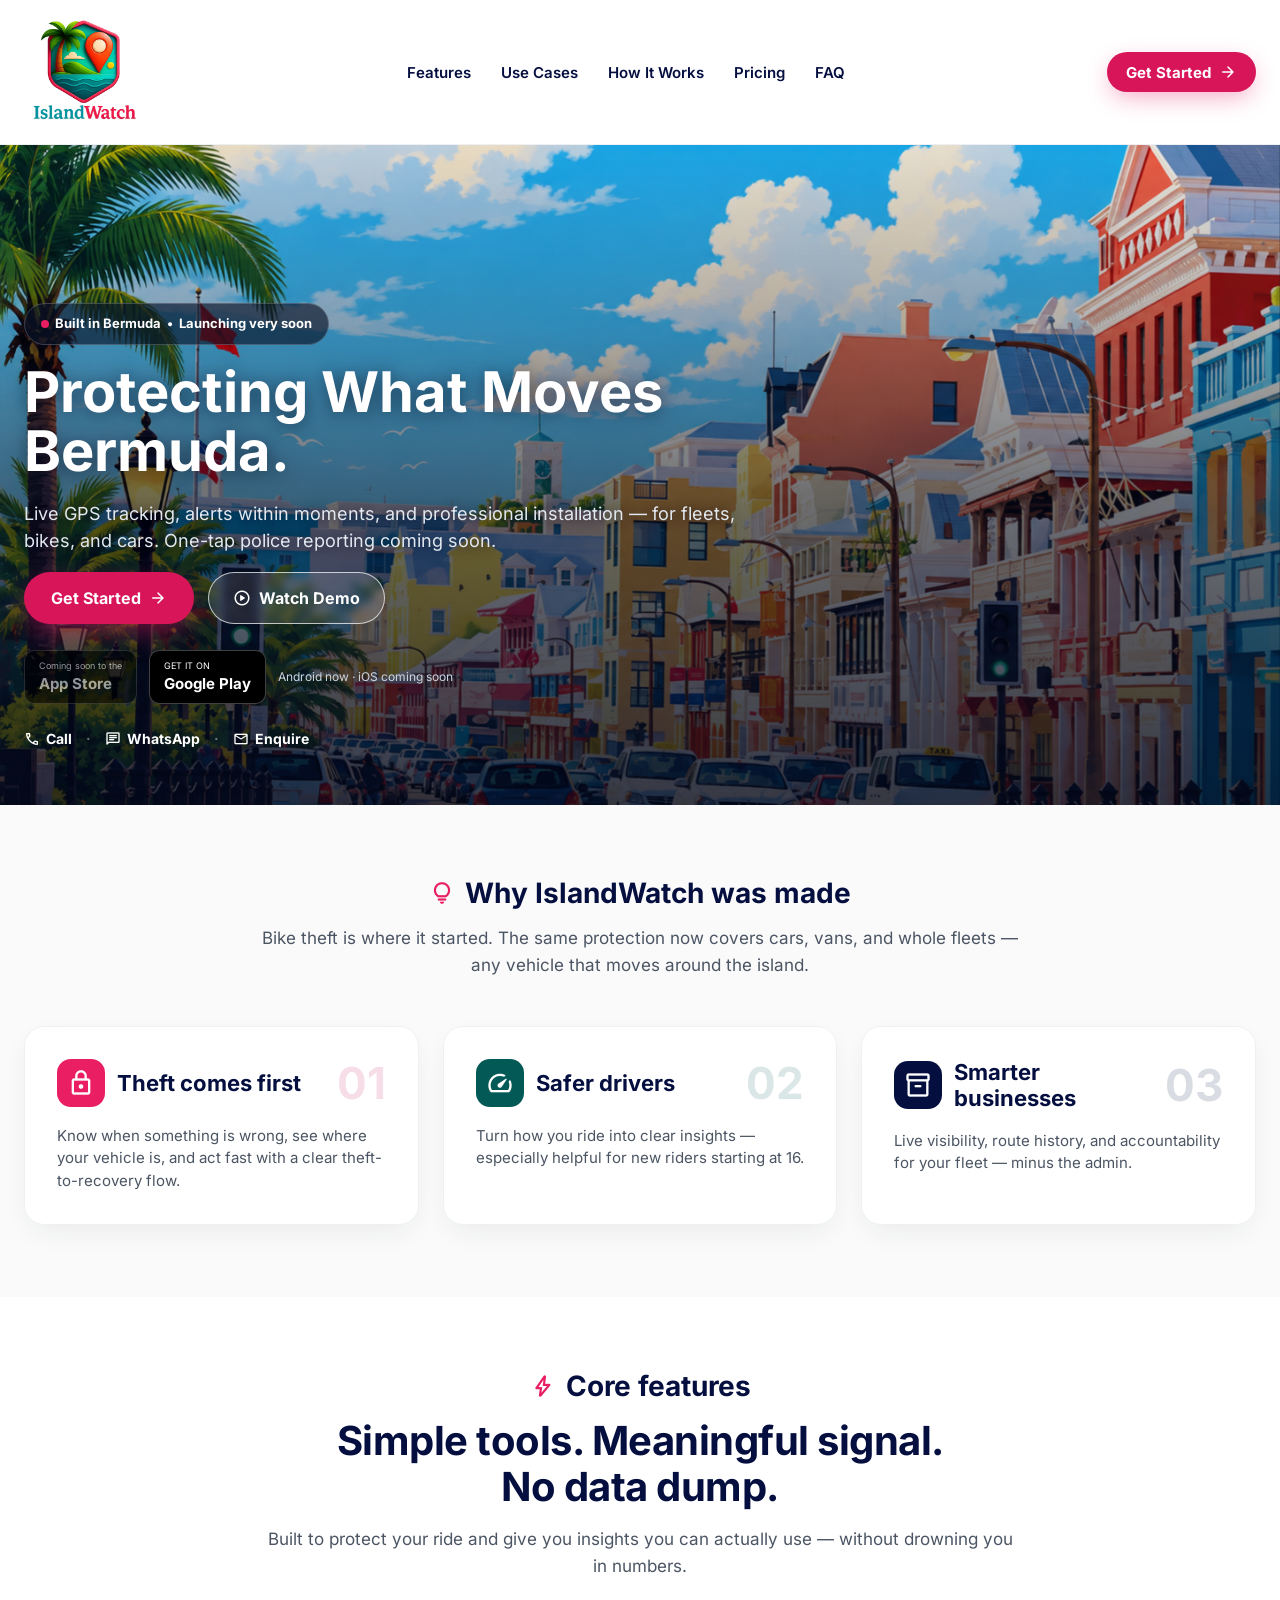
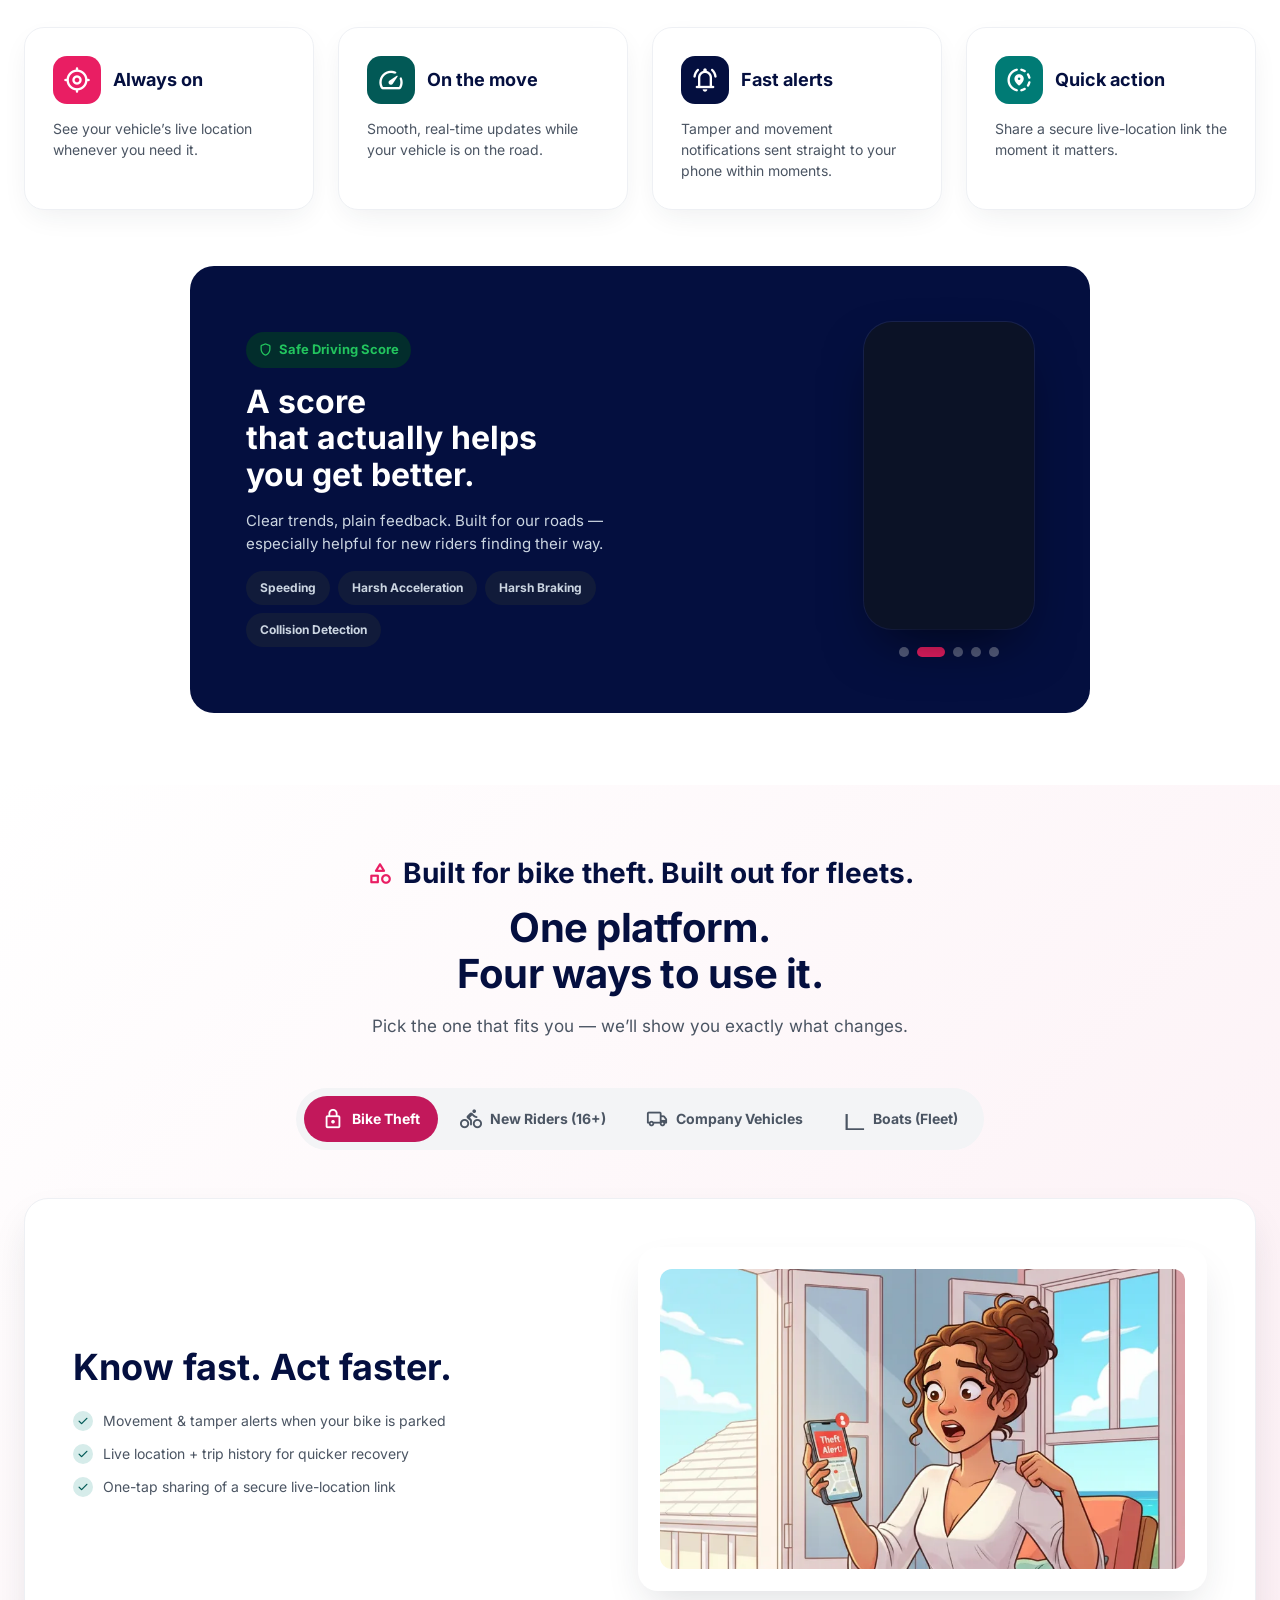
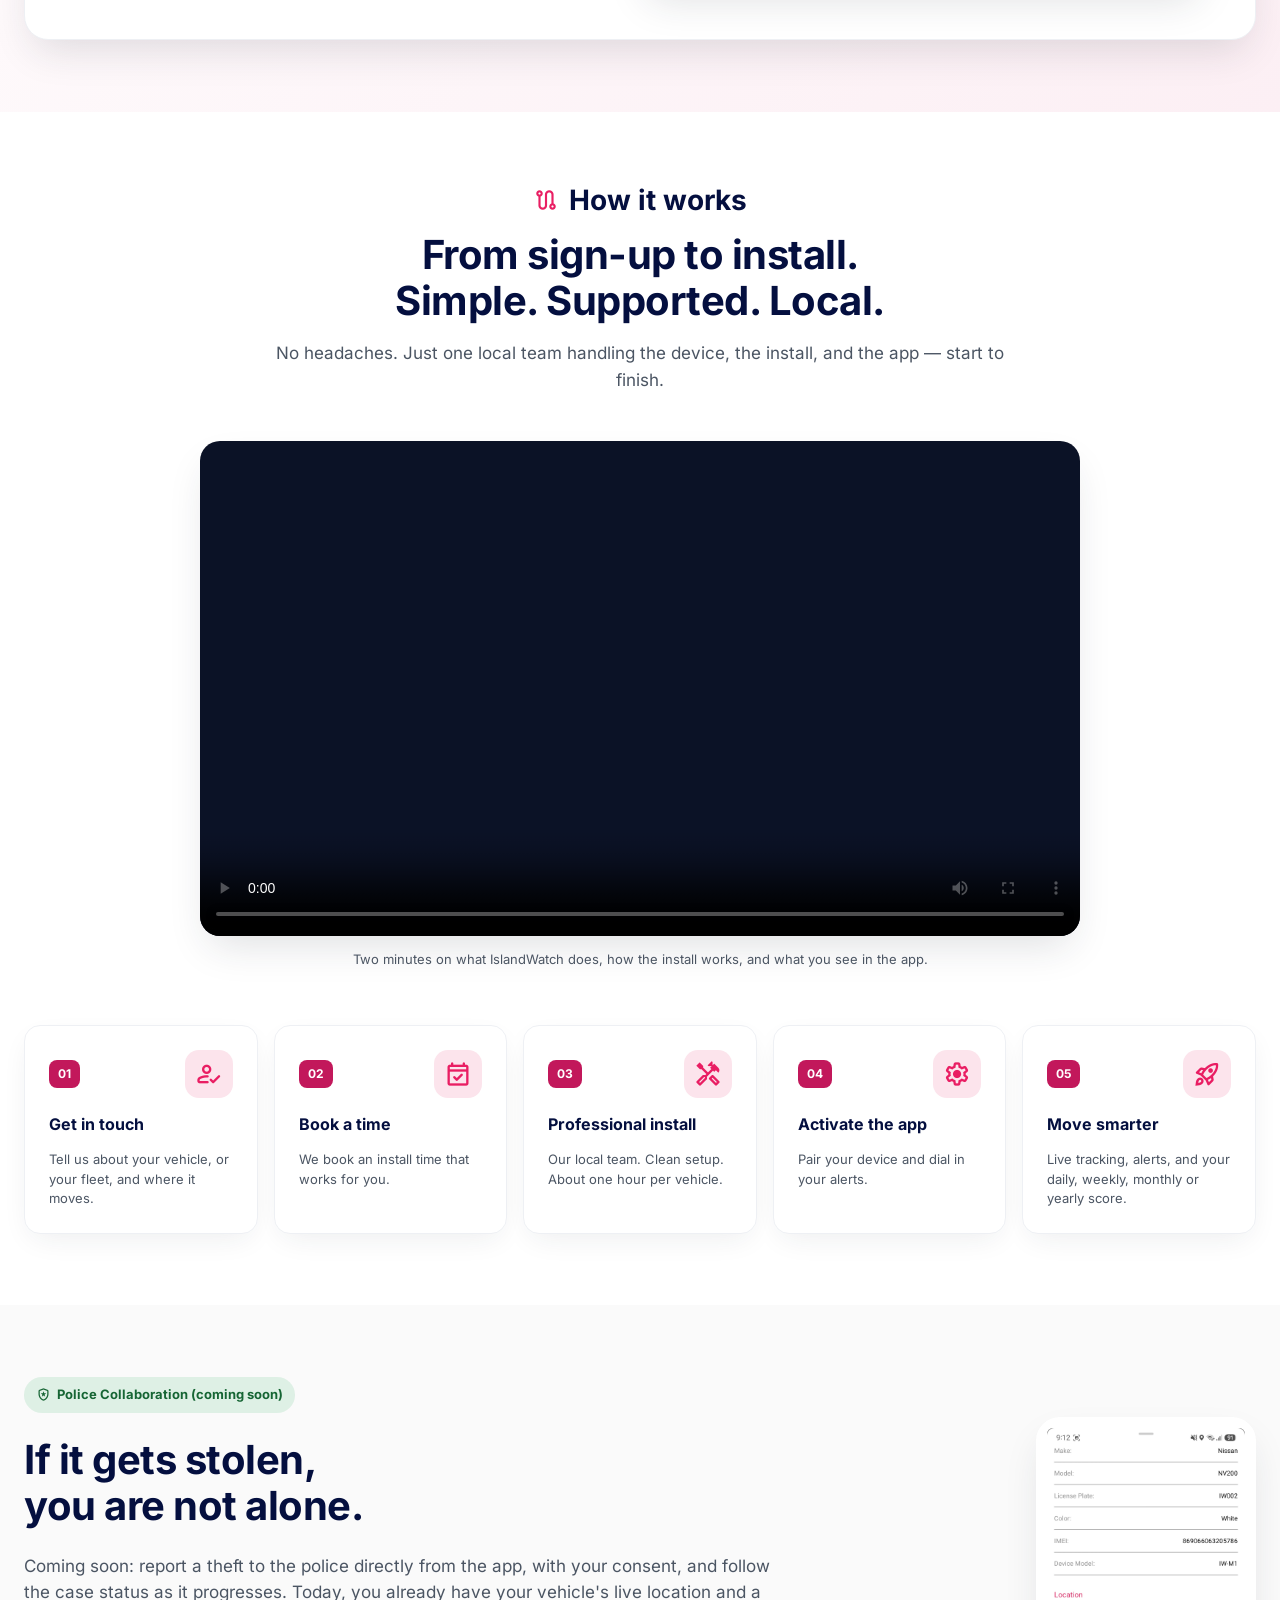
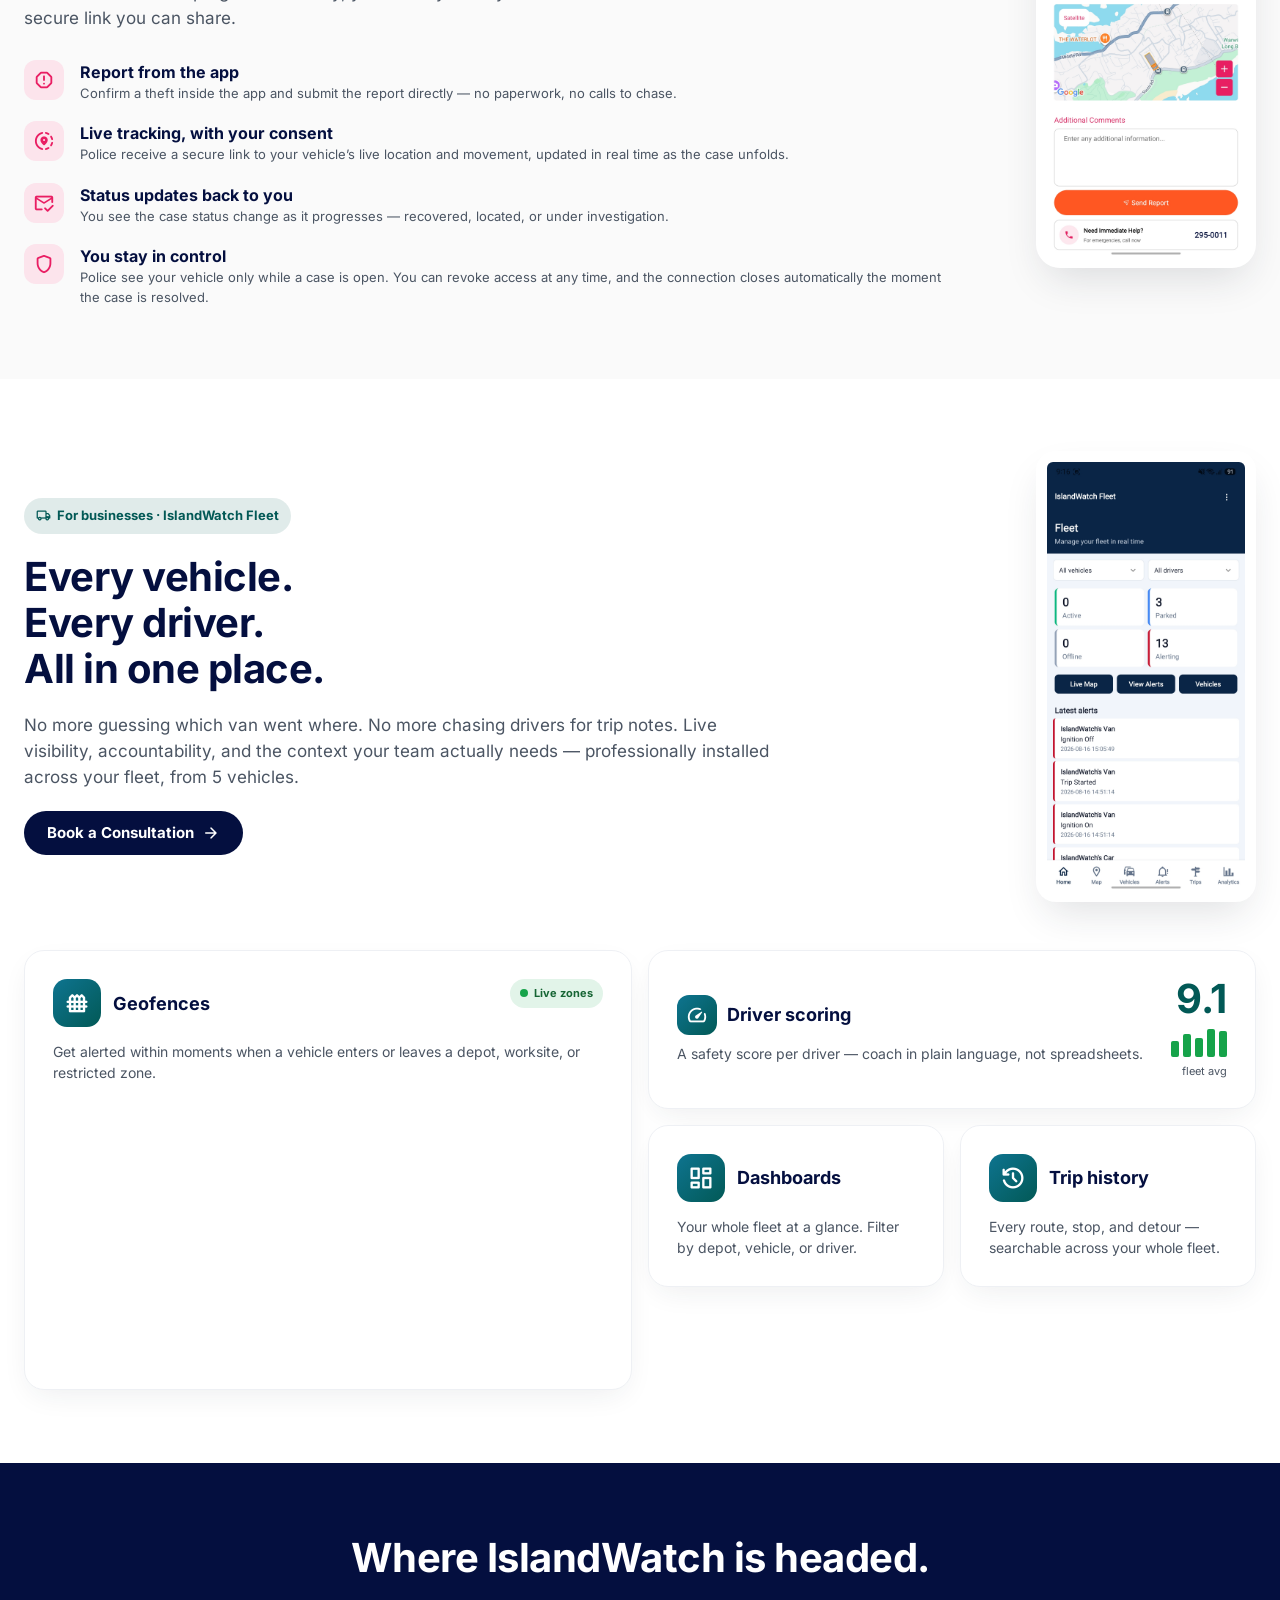
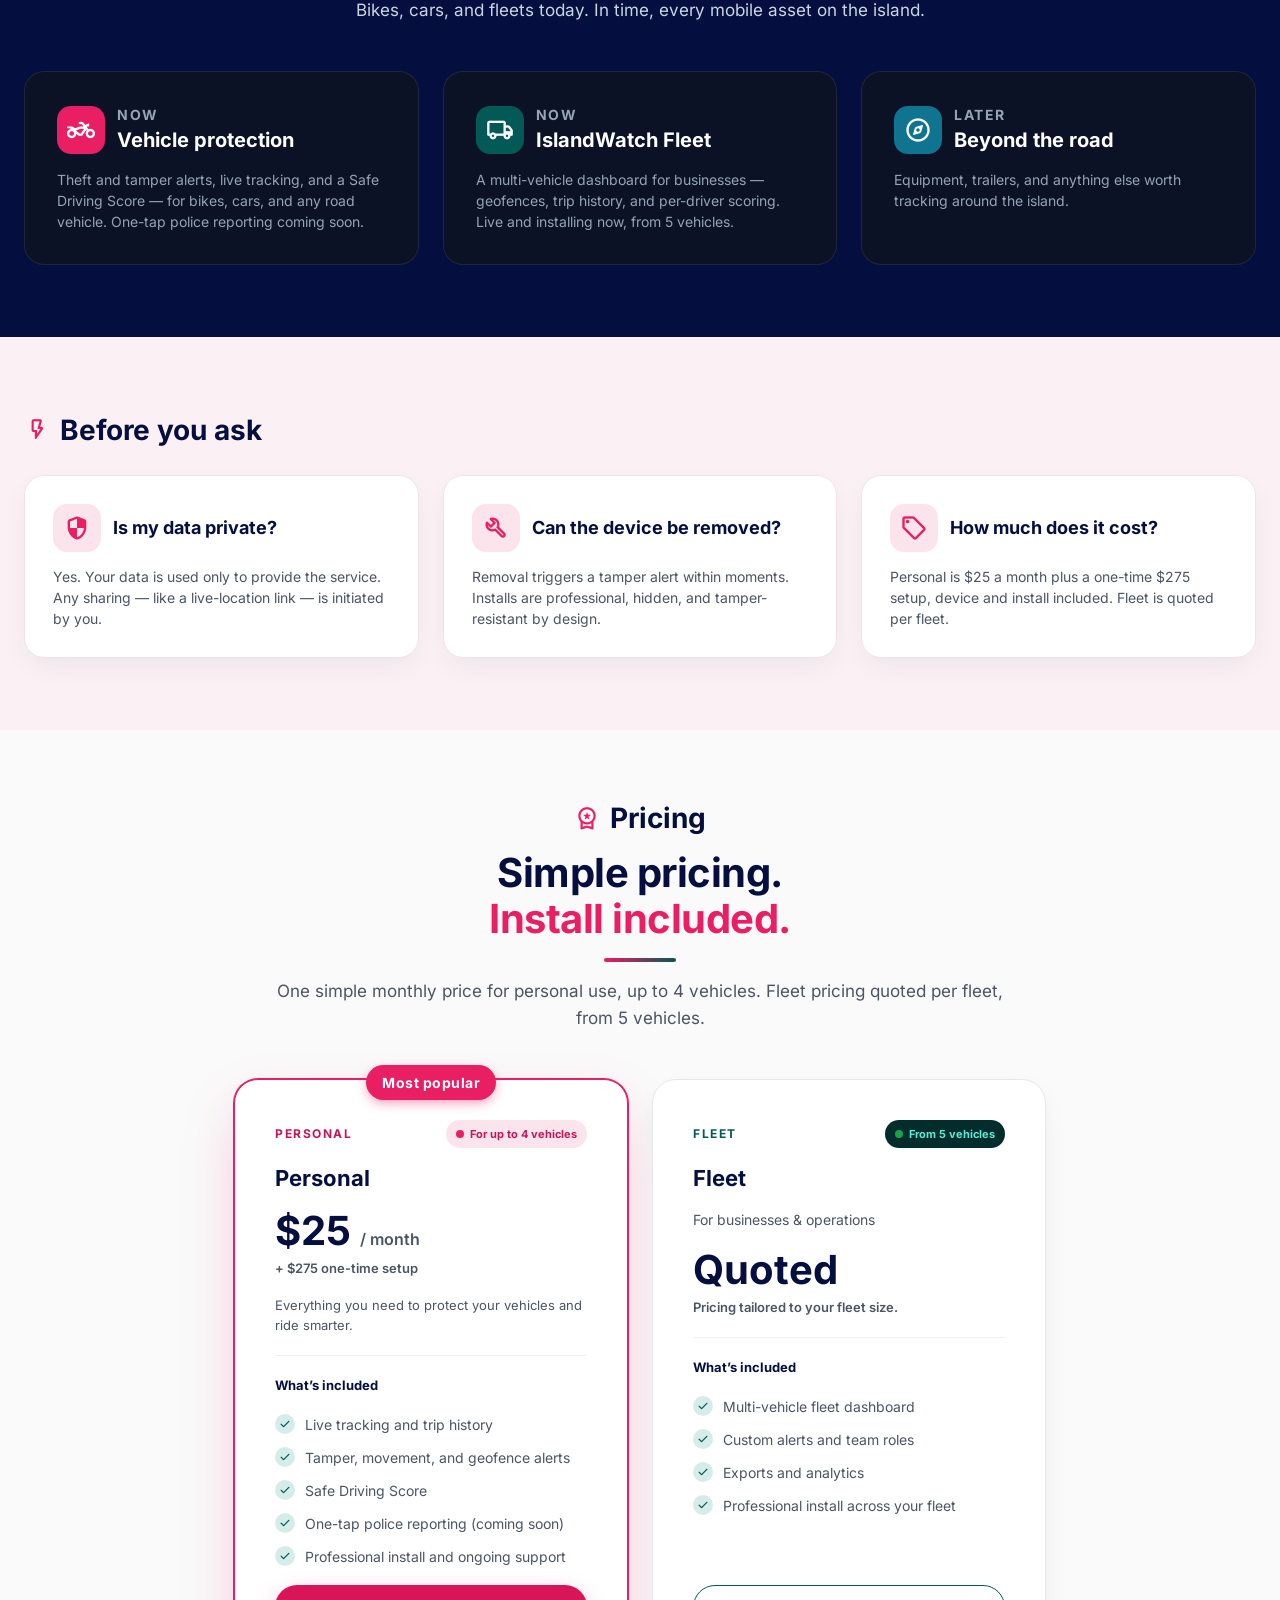
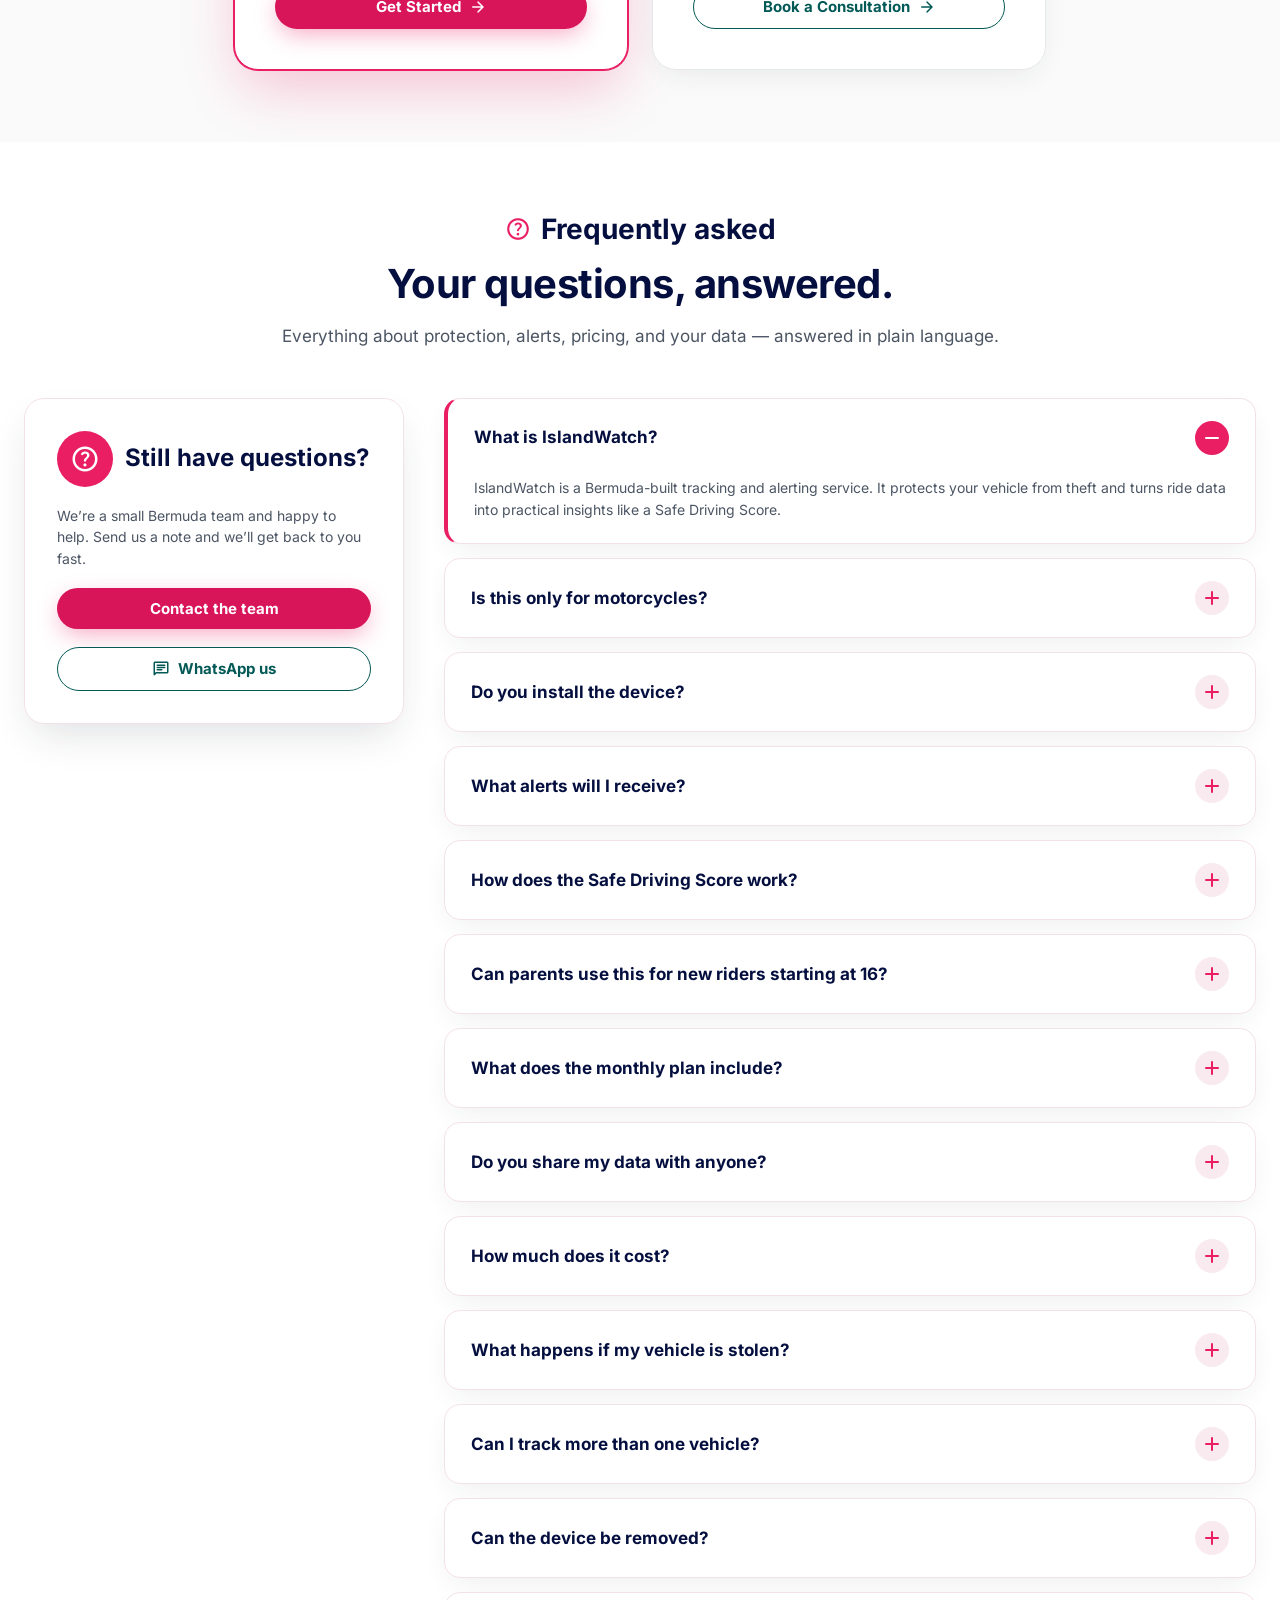
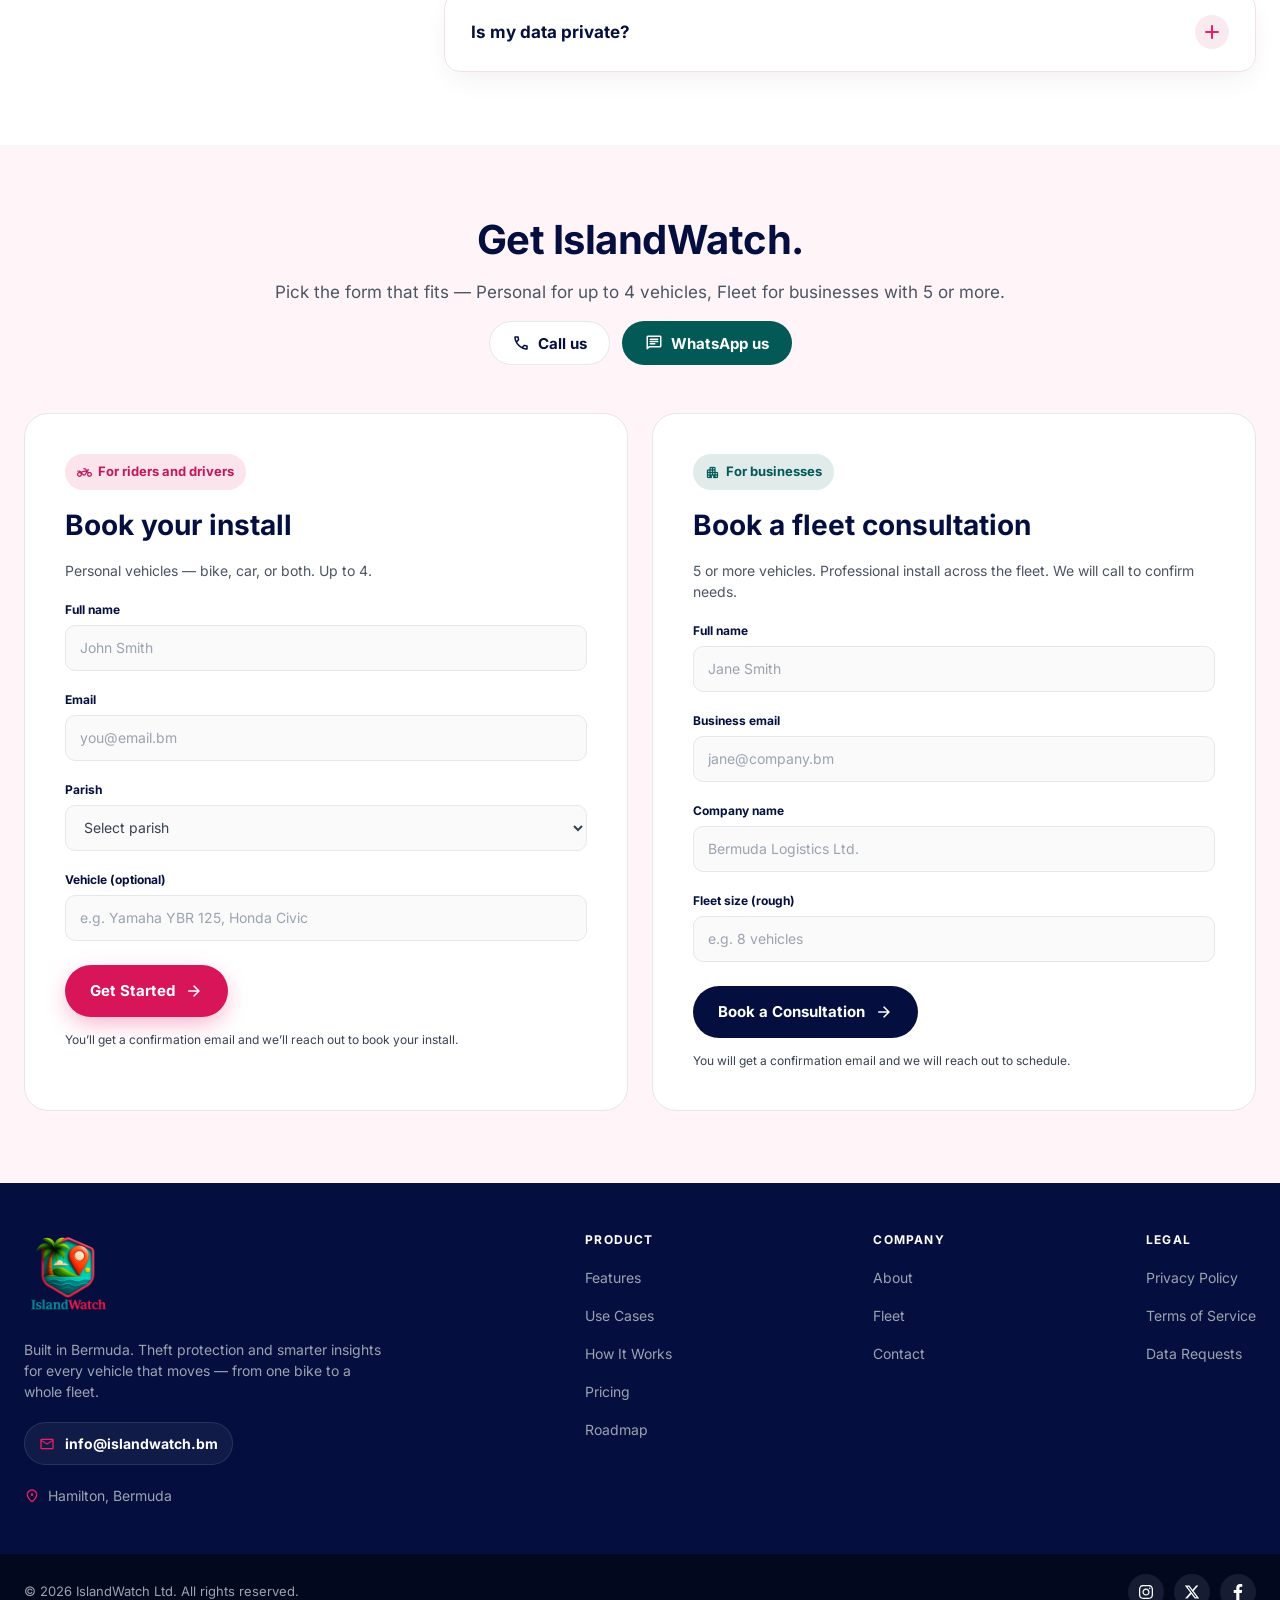
==== commit 989f1c10: "Website refresh: remove pilot, lead with Fleet and installs, wire explainer video slot - Remove pilo" ====
--- a/index.html
+++ b/index.html
@@ -4,14 +4,14 @@
   <meta charset="UTF-8" />
   <meta name="viewport" content="width=device-width, initial-scale=1.0" />
   <title>IslandWatch — Protecting What Moves Bermuda</title>
-  <meta name="description" content="IslandWatch is a Bermuda-built tracking and alerting service. Live GPS tracking, instant alerts, and one-tap police reporting for bikes, cars, and fleets." />
+  <meta name="description" content="IslandWatch is a Bermuda-built tracking and alerting service. Live GPS tracking, fast alerts, and professional installation for fleets, bikes, and cars." />
   <link rel="canonical" href="https://www.islandwatch.bm/" />
 
   <!-- Open Graph / social -->
   <meta property="og:type" content="website" />
   <meta property="og:site_name" content="IslandWatch" />
   <meta property="og:title" content="IslandWatch — Protecting What Moves Bermuda" />
-  <meta property="og:description" content="IslandWatch is a Bermuda-built tracking and alerting service. Live GPS tracking, instant alerts, and one-tap police reporting for bikes, cars, and fleets." />
+  <meta property="og:description" content="IslandWatch is a Bermuda-built tracking and alerting service. Live GPS tracking, fast alerts, and professional installation for fleets, bikes, and cars." />
   <meta property="og:url" content="https://www.islandwatch.bm/" />
   <meta property="og:image" content="https://www.islandwatch.bm/images/og-card.jpg" />
   <meta property="og:image:width" content="1200" />
@@ -22,7 +22,7 @@
   <meta name="twitter:card" content="summary_large_image" />
   <meta name="twitter:site" content="@IslandWatchBDA" />
   <meta name="twitter:title" content="IslandWatch — Protecting What Moves Bermuda" />
-  <meta name="twitter:description" content="IslandWatch is a Bermuda-built tracking and alerting service. Live GPS tracking, instant alerts, and one-tap police reporting for bikes, cars, and fleets." />
+  <meta name="twitter:description" content="IslandWatch is a Bermuda-built tracking and alerting service. Live GPS tracking, fast alerts, and professional installation for fleets, bikes, and cars." />
   <meta name="twitter:image" content="https://www.islandwatch.bm/images/og-card.jpg" />
 
   <!-- Icons & PWA -->
@@ -31,13 +31,13 @@
   <link rel="icon" type="image/png" sizes="16x16" href="favicon-16x16.png" />
   <link rel="apple-touch-icon" href="apple-touch-icon.png" />
   <link rel="manifest" href="site.webmanifest" />
-  <meta name="theme-color" content="#E91E63" />
+  <meta name="theme-color" content="#DB0049" />
 
   <link rel="preload" href="fonts/ms-icons.woff2" as="font" type="font/woff2" crossorigin />
   <link rel="preload" href="fonts/inter-700.woff2" as="font" type="font/woff2" crossorigin />
   <link rel="preload" href="images/iw-logo.webp?v=20260707" as="image" />
   <link rel="preload" href="images/hero-bg.webp?v=20260609" as="image" fetchpriority="high" />
-  <link rel="stylesheet" href="css/styles.css?v=20260925j" />
+  <link rel="stylesheet" href="css/styles.css?v=20261019a" />
 
   <script type="application/ld+json">
   {
@@ -51,7 +51,7 @@
         "url": "https://www.islandwatch.bm/",
         "logo": "https://www.islandwatch.bm/images/islandwatch-logo.png",
         "image": "https://www.islandwatch.bm/images/og-card.jpg",
-        "description": "Bermuda-built vehicle tracking, alerting, and recovery service. Live GPS tracking, instant alerts, and one-tap police reporting for bikes, cars, and fleets.",
+        "description": "Bermuda-built vehicle tracking, alerting, and recovery service. Live GPS tracking, fast alerts, and professional installation for fleets, bikes, and cars.",
         "email": "info@islandwatch.bm",
         "telephone": "+1.441.777.SAFE(7233)",
         "areaServed": { "@type": "Country", "name": "Bermuda" },
@@ -80,17 +80,17 @@
         "isPartOf": { "@id": "https://www.islandwatch.bm/#website" },
         "mainEntity": [
           { "@type": "Question", "name": "What is IslandWatch?", "acceptedAnswer": { "@type": "Answer", "text": "IslandWatch is a Bermuda-built tracking and alerting service. It protects your vehicle from theft and turns ride data into practical insights like a Safe Driving Score." } },
-          { "@type": "Question", "name": "Is this only for motorcycles?", "acceptedAnswer": { "@type": "Answer", "text": "No. We're starting with bikes, but the same platform works for cars, company vehicles, and other mobile assets." } },
-          { "@type": "Question", "name": "Do you install the device?", "acceptedAnswer": { "@type": "Answer", "text": "Yes. Our in-house Bermuda team handles a clean, tamper-resistant install — it takes about an hour." } },
+          { "@type": "Question", "name": "Is this only for motorcycles?", "acceptedAnswer": { "@type": "Answer", "text": "No. IslandWatch works for motorbikes, scooters, cars, and company vehicles. Businesses with 5 or more vehicles use IslandWatch Fleet." } },
+          { "@type": "Question", "name": "Do you install the device?", "acceptedAnswer": { "@type": "Answer", "text": "Yes. Every device is professionally installed by our local Bermuda team — a clean, tamper-resistant install that takes about an hour." } },
           { "@type": "Question", "name": "What alerts will I receive?", "acceptedAnswer": { "@type": "Answer", "text": "Tamper and movement alerts when your vehicle is parked, plus geofence alerts and theft notifications sent straight to your phone." } },
           { "@type": "Question", "name": "How does the Safe Driving Score work?", "acceptedAnswer": { "@type": "Answer", "text": "We turn real ride data — speeding, harsh acceleration, harsh braking, and collision detection — into one weekly, monthly or yearly score with plain-language trends." } },
           { "@type": "Question", "name": "Can parents use this for new riders starting at 16?", "acceptedAnswer": { "@type": "Answer", "text": "Absolutely. It's built to help new riders build good habits, with insights that give parents peace of mind." } },
           { "@type": "Question", "name": "What does the monthly plan include?", "acceptedAnswer": { "@type": "Answer", "text": "Live tracking and trip history, tamper and geofence alerts, the Safe Driving Score, priority install, and direct support." } },
-          { "@type": "Question", "name": "Do you share my data with anyone?", "acceptedAnswer": { "@type": "Answer", "text": "Only when you choose to. Sharing a live-location link — including with the Bermuda Police Service during a theft — is always initiated by you." } },
+          { "@type": "Question", "name": "Do you share my data with anyone?", "acceptedAnswer": { "@type": "Answer", "text": "Only when you choose to. Sharing a live-location link — including with the police during a theft — is always initiated by you." } },
           { "@type": "Question", "name": "How much does it cost?", "acceptedAnswer": { "@type": "Answer", "text": "Personal is $25 a month plus a one-time $275 setup, with the device and install included. Fleet pricing is custom — book a consultation and we'll tailor it to your vehicles." } },
-          { "@type": "Question", "name": "What happens if my vehicle is stolen?", "acceptedAnswer": { "@type": "Answer", "text": "You confirm the theft in the app and it goes straight to the Bermuda Police Service portal. They receive a secure link to your vehicle's live location while the case is open — you can revoke that access at any time, and it closes automatically once the case is resolved." } },
-          { "@type": "Question", "name": "Can I track more than one vehicle?", "acceptedAnswer": { "@type": "Answer", "text": "Yes. You can add more than one vehicle to your account, and businesses running a fleet get a multi-vehicle dashboard with geofences, trip history, and per-driver scoring." } },
-          { "@type": "Question", "name": "Can the device be removed?", "acceptedAnswer": { "@type": "Answer", "text": "What stops a thief removing the device? Tamper alert fires immediately, hardwired install, hidden placement. Can I remove the device if I cancel? We remove it for you, 10 days to schedule, or pause at $5/month." } },
+          { "@type": "Question", "name": "What happens if my vehicle is stolen?", "acceptedAnswer": { "@type": "Answer", "text": "You see your vehicle's live location in the app and can share a secure live-location link with the police if you choose. Direct in-app reporting to the police is coming soon, and any sharing is always initiated by you." } },
+          { "@type": "Question", "name": "Can I track more than one vehicle?", "acceptedAnswer": { "@type": "Answer", "text": "Yes. A Personal account covers up to 4 vehicles. Businesses with 5 or more vehicles use IslandWatch Fleet, which adds a multi-vehicle dashboard with geofences, trip history, and per-driver scoring." } },
+          { "@type": "Question", "name": "Can the device be removed?", "acceptedAnswer": { "@type": "Answer", "text": "Removal triggers a tamper alert within moments. The device is hardwired and hidden during a professional install. If you cancel, we remove it for you within 10 days of scheduling, or you can pause your account for $5 a month." } },
           { "@type": "Question", "name": "Is my data private?", "acceptedAnswer": { "@type": "Answer", "text": "Yes. Your location data stays on our servers and is used only to provide the service. Nothing is shared with any third party unless you opt in or request it. You can delete your account at any time." } }
         ]
       }
@@ -133,7 +133,7 @@
         </nav>
 
         <div class="header-actions">
-          <a class="btn btn-primary" href="#waitlist">Join the Waitlist <span class="ms" aria-hidden="true">arrow_forward</span></a>
+          <a class="btn btn-primary" href="#get-started">Get Started <span class="ms" aria-hidden="true">arrow_forward</span></a>
         </div>
       </div>
     </div>
@@ -147,23 +147,23 @@
       <div class="hero__scrim" aria-hidden="true"></div>
       <div class="container hero__wrap">
       <div class="hero__inner">
-        <p class="pill pill--dark"><span class="dot" aria-hidden="true"></span> Built in Bermuda &nbsp;•&nbsp; Pilot launching soon</p>
+        <p class="pill pill--dark"><span class="dot" aria-hidden="true"></span> Built in Bermuda &nbsp;•&nbsp; Launching very soon</p>
         <h1 id="hero-title" class="hero__title">Protecting What Moves Bermuda.</h1>
-        <p class="hero__sub">Live GPS tracking, instant alerts, one-tap police reporting (coming soon) — for bikes, cars, and fleets. Move Smarter with IslandWatch.</p>
+        <p class="hero__sub">Live GPS tracking, alerts within moments, and professional installation — for fleets, bikes, and cars. One-tap police reporting coming soon.</p>
         <div class="hero__cta">
-          <a class="btn btn-primary btn-lg" href="#waitlist">Join the Waitlist <span class="ms" aria-hidden="true">arrow_forward</span></a>
-          <a class="btn btn-glass btn-lg" href="#how-it-works"><span class="ms" aria-hidden="true">play_circle</span> Watch Demo</a>
+          <a class="btn btn-primary btn-lg" href="#get-started">Get Started <span class="ms" aria-hidden="true">arrow_forward</span></a>
+          <a class="btn btn-glass btn-lg" href="#demo"><span class="ms" aria-hidden="true">play_circle</span> Watch Demo</a>
         </div>
         <div class="hero__badges">
-          <a class="store-badge" href="#" aria-label="Download on the App Store">
-            <span class="store-badge__small">Download on the</span>
+          <span class="store-badge store-badge--soon" aria-label="App Store — coming soon">
+            <span class="store-badge__small">Coming soon to the</span>
             <span class="store-badge__big">App Store</span>
-          </a>
-          <a class="store-badge" href="#" aria-label="Get it on Google Play">
+          </span>
+          <a class="store-badge" href="https://play.google.com/store/apps/details?id=com.islandwatch.IslandWatch" target="_blank" rel="noopener" aria-label="Get it on Google Play">
             <span class="store-badge__small">GET IT ON</span>
             <span class="store-badge__big">Google Play</span>
           </a>
-          <span class="hero__avail">Available on iOS &amp; Android</span>
+          <span class="hero__avail">Android now · iOS coming soon</span>
         </div>
         <p class="hero__contact">
           <a href="tel:+14417777233"><span class="ms" aria-hidden="true">call</span> Call</a>
@@ -180,7 +180,7 @@
     <section class="section section--alt" id="why" aria-labelledby="why-title">
       <div class="container section__head">
         <h2 id="why-title" class="section-eyebrow"><span class="ms" aria-hidden="true">lightbulb</span> Why IslandWatch was made</h2>
-        <p class="section__sub">Bike theft is where we start. The same protection works for cars, vans, boats, and any vehicle that moves around the island.</p>
+        <p class="section__sub">Bike theft is where it started. The same protection now covers cars, vans, and whole fleets — any vehicle that moves around the island.</p>
       </div>
       <div class="container grid grid-3">
         <article class="card card--num">
@@ -241,9 +241,9 @@
         <article class="card">
           <div class="card__top-left">
             <span class="icon-tile icon-tile--navy"><span class="ms" aria-hidden="true">notifications_active</span></span>
-            <h3>Instant alerts</h3>
-          </div>
-          <p>Tamper and movement notifications sent straight to your phone.</p>
+            <h3>Fast alerts</h3>
+          </div>
+          <p>Tamper and movement notifications sent straight to your phone within moments.</p>
         </article>
         <article class="card">
           <div class="card__top-left">
@@ -342,7 +342,7 @@
     <!-- ============ 04 — USE CASES ============ -->
     <section class="section section--usecases" id="use-cases" aria-labelledby="uc-title">
       <div class="container section__head">
-        <p class="section-eyebrow"><span class="ms" aria-hidden="true">category</span> Built for bike theft. Useful for much more.</p>
+        <p class="section-eyebrow"><span class="ms" aria-hidden="true">category</span> Built for bike theft. Built out for fleets.</p>
         <h2 id="uc-title" class="section__title">One platform.<br />Four ways to use it.</h2>
         <p class="section__sub">Pick the one that fits you — we’ll show you exactly what changes.</p>
       </div>
@@ -352,7 +352,7 @@
           <button class="tab is-active" role="tab" id="tab-theft" aria-selected="true" aria-controls="panel-theft" tabindex="0"><span class="ms" aria-hidden="true">lock</span> Bike Theft</button>
           <button class="tab" role="tab" id="tab-riders" aria-selected="false" aria-controls="panel-riders" tabindex="-1"><span class="ms" aria-hidden="true">directions_bike</span> New Riders (16+)</button>
           <button class="tab" role="tab" id="tab-company" aria-selected="false" aria-controls="panel-company" tabindex="-1"><span class="ms" aria-hidden="true">local_shipping</span> Company Vehicles</button>
-          <button class="tab" role="tab" id="tab-other" aria-selected="false" aria-controls="panel-other" tabindex="-1"><span class="ms" aria-hidden="true">inventory_2</span> Other Assets</button>
+          <button class="tab" role="tab" id="tab-other" aria-selected="false" aria-controls="panel-other" tabindex="-1"><span class="ms" aria-hidden="true">sailing</span> Boats (Fleet)</button>
         </div>
 
         <div class="tab-panel" role="tabpanel" id="panel-theft" aria-labelledby="tab-theft" tabindex="0">
@@ -400,12 +400,13 @@
 
         <div class="tab-panel" role="tabpanel" id="panel-other" aria-labelledby="tab-other" tabindex="0" hidden>
           <div class="tab-panel__copy">
-            <h3>Beyond bikes: protect what moves.</h3>
+            <h3>Know where every boat is.</h3>
             <ul class="checklist">
-              <li><span class="ms check" aria-hidden="true">check</span> Boats, trailers, and mobile equipment</li>
-              <li><span class="ms check" aria-hidden="true">check</span> Storage monitoring with alerts and location history</li>
-              <li><span class="ms check" aria-hidden="true">check</span> One platform as you expand your needs</li>
+              <li><span class="ms check" aria-hidden="true">check</span> Live location for each vessel in your fleet</li>
+              <li><span class="ms check" aria-hidden="true">check</span> Geofence alerts when a boat leaves or returns to its area</li>
+              <li><span class="ms check" aria-hidden="true">check</span> Trip history across the whole fleet, in one dashboard</li>
             </ul>
+            <p class="tab-panel__lead">Boats are available on <strong>IslandWatch Fleet</strong> accounts.</p>
           </div>
           <div class="tab-panel__media">
             <img src="images/uc-assets.webp" class="uc-shot" width="1000" height="666" loading="lazy" decoding="async" alt="A boat and jet ski on the water, each marked with a location-tracking pin." />
@@ -418,23 +419,27 @@
     <section class="section" id="how-it-works" aria-labelledby="how-title">
       <div class="container section__head">
         <p class="section-eyebrow"><span class="ms" aria-hidden="true">route</span> How it works</p>
-        <h2 id="how-title" class="section__title">From signup to install.<br />Simple. Supported. Local.</h2>
+        <h2 id="how-title" class="section__title">From sign-up to install.<br />Simple. Supported. Local.</h2>
         <p class="section__sub">No headaches. Just one local team handling the device, the install, and the app — start to finish.</p>
       </div>
 
       <div class="container">
-        <figure class="demo-video">
-          <div class="demo-placeholder" role="img" aria-label="IslandWatch">
-            <img class="demo-placeholder__logo" src="images/iw-logo.webp?v=20260707" width="320" height="320" loading="lazy" decoding="async" alt="IslandWatch" />
-          </div>
+        <figure class="demo-video" id="demo">
+          <video class="demo-video__player" controls playsinline preload="metadata"
+                 poster="images/explainer-poster.webp?v=20261019"
+                 aria-label="IslandWatch explainer video">
+            <source src="videos/islandwatch-explainer.mp4?v=20261019" type="video/mp4" />
+            Your browser can’t play this video. <a href="videos/islandwatch-explainer.mp4">Download it instead.</a>
+          </video>
+          <figcaption class="demo-video__cap">Two minutes on what IslandWatch does, how the install works, and what you see in the app.</figcaption>
         </figure>
       </div>
 
       <div class="container">
         <ol class="steps" id="how-steps">
-          <li class="step"><div class="step__top"><span class="step__num">01</span><span class="icon-tile icon-tile--pink-soft"><span class="ms" aria-hidden="true">how_to_reg</span></span></div><h3>Join the waitlist</h3><p>Tell us about your vehicle and where you ride.</p></li>
+          <li class="step"><div class="step__top"><span class="step__num">01</span><span class="icon-tile icon-tile--pink-soft"><span class="ms" aria-hidden="true">how_to_reg</span></span></div><h3>Get in touch</h3><p>Tell us about your vehicle, or your fleet, and where it moves.</p></li>
           <li class="step"><div class="step__top"><span class="step__num">02</span><span class="icon-tile icon-tile--pink-soft"><span class="ms" aria-hidden="true">event_available</span></span></div><h3>Book a time</h3><p>We book an install time that works for you.</p></li>
-          <li class="step"><div class="step__top"><span class="step__num">03</span><span class="icon-tile icon-tile--pink-soft"><span class="ms" aria-hidden="true">handyman</span></span></div><h3>Quick install</h3><p>In-house team. Clean setup. About one hour.</p></li>
+          <li class="step"><div class="step__top"><span class="step__num">03</span><span class="icon-tile icon-tile--pink-soft"><span class="ms" aria-hidden="true">handyman</span></span></div><h3>Professional install</h3><p>Our local team. Clean setup. About one hour per vehicle.</p></li>
           <li class="step"><div class="step__top"><span class="step__num">04</span><span class="icon-tile icon-tile--pink-soft"><span class="ms" aria-hidden="true">settings</span></span></div><h3>Activate the app</h3><p>Pair your device and dial in your alerts.</p></li>
           <li class="step"><div class="step__top"><span class="step__num">05</span><span class="icon-tile icon-tile--pink-soft"><span class="ms" aria-hidden="true">rocket_launch</span></span></div><h3>Move smarter</h3><p>Live tracking, alerts, and your daily, weekly, monthly or yearly score.</p></li>
         </ol>
@@ -447,9 +452,9 @@
         <div class="split__copy">
           <p class="pill pill--green-soft"><span class="ms" aria-hidden="true">local_police</span> Police Collaboration (coming soon)</p>
           <h2 id="police-title" class="section__title section__title--left">If it gets stolen,<br />you are not alone.</h2>
-          <p class="section__sub section__sub--left">Report a theft directly to the secure Bermuda Police Service portal. Stay in the loop with real-time status updates as the case progresses.</p>
+          <p class="section__sub section__sub--left">Coming soon: report a theft to the police directly from the app, with your consent, and follow the case status as it progresses. Today, you already have your vehicle's live location and a secure link you can share.</p>
           <ol class="timeline">
-            <li><span class="icon-tile icon-tile--pink-soft sm"><span class="ms" aria-hidden="true">report</span></span><div><h3>Direct to the BPS portal</h3><p>Confirm a theft inside the app and submit it straight to the Bermuda Police Service — no paperwork, no calls to chase.</p></div></li>
+            <li><span class="icon-tile icon-tile--pink-soft sm"><span class="ms" aria-hidden="true">report</span></span><div><h3>Report from the app</h3><p>Confirm a theft inside the app and submit the report directly — no paperwork, no calls to chase.</p></div></li>
             <li><span class="icon-tile icon-tile--pink-soft sm"><span class="ms" aria-hidden="true">share_location</span></span><div><h3>Live tracking, with your consent</h3><p>Police receive a secure link to your vehicle’s live location and movement, updated in real time as the case unfolds.</p></div></li>
             <li><span class="icon-tile icon-tile--pink-soft sm"><span class="ms" aria-hidden="true">mark_email_read</span></span><div><h3>Status updates back to you</h3><p>You see the case status change as it progresses — recovered, located, or under investigation.</p></div></li>
             <li><span class="icon-tile icon-tile--pink-soft sm"><span class="ms" aria-hidden="true">shield</span></span><div><h3>You stay in control</h3><p>Police see your vehicle only while a case is open. You can revoke access at any time, and the connection closes automatically the moment the case is resolved.</p></div></li>
@@ -467,8 +472,8 @@
         <div class="split__copy">
           <p class="pill pill--teal-soft"><span class="ms" aria-hidden="true">local_shipping</span> For businesses · IslandWatch Fleet</p>
           <h2 id="fleet-title" class="section__title section__title--left">Every vehicle.<br />Every driver.<br />All in one place.</h2>
-          <p class="section__sub section__sub--left">No more guessing which van went where. No more chasing drivers for trip notes. Live visibility, accountability, and the context your team actually needs.</p>
-          <a class="btn btn-navy" href="#waitlist">Book a Consultation <span class="ms" aria-hidden="true">arrow_forward</span></a>
+          <p class="section__sub section__sub--left">No more guessing which van went where. No more chasing drivers for trip notes. Live visibility, accountability, and the context your team actually needs — professionally installed across your fleet, from 5 vehicles.</p>
+          <a class="btn btn-navy" href="#get-started">Book a Consultation <span class="ms" aria-hidden="true">arrow_forward</span></a>
         </div>
         <div class="split__media">
           <img class="split__media--fleet" src="images/fleet-dash.webp" width="496" height="316" loading="lazy" decoding="async" alt="IslandWatch Fleet dashboard showing live vehicle counts: active, parked, offline, and alerting." />
@@ -489,7 +494,7 @@
             </span>
           </div>
           
-          <p>Get alerted the moment a vehicle enters or leaves a depot, worksite, or restricted zone.</p>
+          <p>Get alerted within moments when a vehicle enters or leaves a depot, worksite, or restricted zone.</p>
           <div class="geofence-image">
             <img
               src="images/geofence-image.webp"
@@ -531,7 +536,7 @@
                 </span>
                 <h3 class="inline">Trip history</h3>
               </div>
-              <p>Every route, stop, and detour — searchable across the pilot.</p>
+              <p>Every route, stop, and detour — searchable across your whole fleet.</p>
             </article>
           </div>
         </div>
@@ -542,28 +547,28 @@
     <section class="section section--dark" id="roadmap" aria-labelledby="roadmap-title">
       <div class="container section__head">
         <h2 id="roadmap-title" class="section__title section__title--on-dark">Where IslandWatch is headed.</h2>
-        <p class="section__sub section__sub--on-dark">We’re starting with bike theft. The same platform expands to fleets and, in time, every mobile asset on the island.</p>
+        <p class="section__sub section__sub--on-dark">Bikes, cars, and fleets today. In time, every mobile asset on the island.</p>
       </div>
       <div class="container grid grid-3">
         <article class="phase">
           <div class="card__top-left">
             <span class="icon-tile icon-tile--pink"><span class="ms" aria-hidden="true">two_wheeler</span></span>
             <div>
-              <p class="phase__stage phase__stage--pilot">PILOT</p>
+              <p class="phase__stage phase__stage--pilot">NOW</p>
               <h3>Vehicle protection</h3>
             </div>
           </div>
-          <p>Theft and tamper alerts, live tracking, one-tap police reporting, and a Safe Driving Score — for bikes, cars, and any vehicle.</p>
+          <p>Theft and tamper alerts, live tracking, and a Safe Driving Score — for bikes, cars, and any road vehicle. One-tap police reporting coming soon.</p>
         </article>
         <article class="phase">
           <div class="card__top-left">
             <span class="icon-tile icon-tile--teal"><span class="ms" aria-hidden="true">local_shipping</span></span>
             <div>
-              <p class="phase__stage phase__stage--next">NEXT</p>
+              <p class="phase__stage phase__stage--pilot">NOW</p>
               <h3>IslandWatch Fleet</h3>
             </div>
           </div>
-          <p>A multi-vehicle dashboard for businesses — geofences, trip history, and per-driver scoring.</p>
+          <p>A multi-vehicle dashboard for businesses — geofences, trip history, and per-driver scoring. Live and installing now, from 5 vehicles.</p>
         </article>
         <article class="phase">
           <div class="card__top-left">
@@ -573,7 +578,7 @@
               <h3>Beyond the road</h3>
             </div>
           </div>
-          <p>Marine, equipment, and anything else worth tracking around the island.</p>
+          <p>Equipment, trailers, and anything else worth tracking around the island.</p>
         </article>
       </div>
     </section>
@@ -584,8 +589,8 @@
         <h2 id="bya-title" class="bya-title"><span class="ms" aria-hidden="true">flash_on</span> Before you ask</h2>
         <div class="grid grid-3">
           <article class="card card--soft"><div class="card__top-left"><span class="icon-tile icon-tile--pink-soft"><span class="ms" aria-hidden="true">security</span></span><h3>Is my data private?</h3></div><p>Yes. Your data is used only to provide the service. Any sharing — like a live-location link — is initiated by you.</p></article>
-          <article class="card card--soft"><div class="card__top-left"><span class="icon-tile icon-tile--pink-soft"><span class="ms" aria-hidden="true">build</span></span><h3>Can the device be removed?</h3></div><p>Removal triggers a tamper alert instantly. Installs are in-house and tamper-resistant by design.</p></article>
-          <article class="card card--soft"><div class="card__top-left"><span class="icon-tile icon-tile--pink-soft"><span class="ms" aria-hidden="true">sell</span></span><h3>How much does it cost?</h3></div><p>Pilot pricing is locked in. Device and install pricing is confirmed during onboarding.</p></article>
+          <article class="card card--soft"><div class="card__top-left"><span class="icon-tile icon-tile--pink-soft"><span class="ms" aria-hidden="true">build</span></span><h3>Can the device be removed?</h3></div><p>Removal triggers a tamper alert within moments. Installs are professional, hidden, and tamper-resistant by design.</p></article>
+          <article class="card card--soft"><div class="card__top-left"><span class="icon-tile icon-tile--pink-soft"><span class="ms" aria-hidden="true">sell</span></span><h3>How much does it cost?</h3></div><p>Personal is $25 a month plus a one-time $275 setup, device and install included. Fleet is quoted per fleet.</p></article>
         </div>
       </div>
     </section>
@@ -594,71 +599,52 @@
     <section class="section section--alt" id="pricing" aria-labelledby="pricing-title">
       <div class="container section__head">
         <p class="section-eyebrow"><span class="ms" aria-hidden="true">workspace_premium</span> Pricing</p>
-        <h2 id="pricing-title" class="section__title">One simple price.<br /><span class="accent">Everything included.</span></h2>
+        <h2 id="pricing-title" class="section__title">Simple pricing.<br /><span class="accent">Install included.</span></h2>
         <span class="grad-bar" aria-hidden="true"></span>
-        <p class="section__sub">One simple monthly price for personal use. Custom pricing for fleet. And a pilot program for our first 10 customers.</p>
+        <p class="section__sub">One simple monthly price for personal use, up to 4 vehicles. Fleet pricing quoted per fleet, from 5 vehicles.</p>
       </div>
 
       <div class="container pricing">
-        <article class="price-card price-card--pilot">
-          <div class="price-card__head">
-            <span class="price-card__tag price-card__tag--teal">PILOT</span>
-            <span class="pill pill--dark-green sm"><span class="dot dot--green" aria-hidden="true"></span> 10 spots</span>
-          </div>
-          <h3 class="price-card__name">Pilot program</h3>
-          <p class="price-card__sub">10 customers selected from the waitlist.</p>
-          <p class="price-card__fine">We’re selecting 10 customers from the waitlist to launch with us. You’ll be among the first to use IslandWatch in real conditions and help shape what comes next.</p>
-          <hr />
-          <p class="price-card__inc">What’s included</p>
-          <ul class="checklist">
-            <li><span class="ms check" aria-hidden="true">check</span> First access to all features</li>
-            <li><span class="ms check" aria-hidden="true">check</span> Direct line to the team for feedback</li>
-            <li><span class="ms check" aria-hidden="true">check</span> Priority install scheduling</li>
-            <li><span class="ms check" aria-hidden="true">check</span> A hand in shaping future updates</li>
-          </ul>
-          <a class="btn btn-outline-teal btn-block" href="#waitlist">Join the Waitlist <span class="ms" aria-hidden="true">arrow_forward</span></a>
-        </article>
-
         <article class="price-card price-card--personal">
           <span class="ribbon">Most popular</span>
           <div class="price-card__head">
             <span class="price-card__tag">PERSONAL</span>
-            <span class="pill pill--pink-soft sm"><span class="dot" aria-hidden="true"></span> For up to 3 vehicles</span>
+            <span class="pill pill--pink-soft sm"><span class="dot" aria-hidden="true"></span> For up to 4 vehicles</span>
           </div>
           <h3 class="price-card__name">Personal</h3>
           <p class="price-card__price">$25 <span class="price-card__per">/ month</span></p>
           <p class="price-card__setup">+ $275 one-time setup</p>
-          <p class="price-card__fine">Everything you need to protect your vehicle and ride smarter.</p>
+          <p class="price-card__fine">Everything you need to protect your vehicles and ride smarter.</p>
           <hr />
           <p class="price-card__inc">What’s included</p>
           <ul class="checklist">
             <li><span class="ms check" aria-hidden="true">check</span> Live tracking and trip history</li>
             <li><span class="ms check" aria-hidden="true">check</span> Tamper, movement, and geofence alerts</li>
             <li><span class="ms check" aria-hidden="true">check</span> Safe Driving Score</li>
-            <li><span class="ms check" aria-hidden="true">check</span> Direct reporting to Bermuda Police Service</li>
-            <li><span class="ms check" aria-hidden="true">check</span> In-house install and ongoing support</li>
+            <li><span class="ms check" aria-hidden="true">check</span> One-tap police reporting (coming soon)</li>
+            <li><span class="ms check" aria-hidden="true">check</span> Professional install and ongoing support</li>
           </ul>
-          <a class="btn btn-primary btn-block" href="#waitlist">Join the Waitlist <span class="ms" aria-hidden="true">arrow_forward</span></a>
+          <a class="btn btn-primary btn-block" href="#get-started">Get Started <span class="ms" aria-hidden="true">arrow_forward</span></a>
         </article>
 
         <article class="price-card price-card--fleet">
           <div class="price-card__head">
             <span class="price-card__tag price-card__tag--teal">FLEET</span>
-            <span class="pill pill--dark-green sm"><span class="ms" aria-hidden="true">schedule</span> Coming soon</span>
+            <span class="pill pill--dark-green sm"><span class="dot dot--green" aria-hidden="true"></span> From 5 vehicles</span>
           </div>
           <h3 class="price-card__name">Fleet</h3>
           <p class="price-card__sub">For businesses &amp; operations</p>
-          <p class="price-card__price">Custom</p>
-          <p class="price-card__setup">Pricing tailored to your fleet.</p>
+          <p class="price-card__price">Quoted</p>
+          <p class="price-card__setup">Pricing tailored to your fleet size.</p>
           <hr />
           <p class="price-card__inc">What’s included</p>
           <ul class="checklist checklist--teal">
             <li><span class="ms check" aria-hidden="true">check</span> Multi-vehicle fleet dashboard</li>
             <li><span class="ms check" aria-hidden="true">check</span> Custom alerts and team roles</li>
             <li><span class="ms check" aria-hidden="true">check</span> Exports and analytics</li>
-            <li><span class="ms check" aria-hidden="true">check</span> Built for company vehicles and operations</li>
+            <li><span class="ms check" aria-hidden="true">check</span> Professional install across your fleet</li>
           </ul>
-          <a class="btn btn-outline-teal btn-block" href="#waitlist">Book a Consultation <span class="ms" aria-hidden="true">arrow_forward</span></a>
+          <a class="btn btn-outline-teal btn-block" href="#get-started">Book a Consultation <span class="ms" aria-hidden="true">arrow_forward</span></a>
         </article>
       </div>
     </section>
@@ -689,11 +675,11 @@
           </details>
           <details class="faq__item">
             <summary>Is this only for motorcycles?<span class="faq__icon" aria-hidden="true"></span></summary>
-            <div class="faq__answer"><p>No. We’re starting with bikes, but the same platform works for cars, company vehicles, and other mobile assets.</p></div>
+            <div class="faq__answer"><p>No. IslandWatch works for motorbikes, scooters, cars, and company vehicles. Businesses with 5 or more vehicles use IslandWatch Fleet.</p></div>
           </details>
           <details class="faq__item">
             <summary>Do you install the device?<span class="faq__icon" aria-hidden="true"></span></summary>
-            <div class="faq__answer"><p>Yes. Our in-house Bermuda team handles a clean, tamper-resistant install — it takes about an hour.</p></div>
+            <div class="faq__answer"><p>Yes. Every device is professionally installed by our local Bermuda team — a clean, tamper-resistant install that takes about an hour.</p></div>
           </details>
           <details class="faq__item">
             <summary>What alerts will I receive?<span class="faq__icon" aria-hidden="true"></span></summary>
@@ -713,7 +699,7 @@
           </details>
           <details class="faq__item">
             <summary>Do you share my data with anyone?<span class="faq__icon" aria-hidden="true"></span></summary>
-            <div class="faq__answer"><p>Only when you choose to. Sharing a live-location link — including with the Bermuda Police Service during a theft — is always initiated by you.</p></div>
+            <div class="faq__answer"><p>Only when you choose to. Sharing a live-location link — including with the police during a theft — is always initiated by you.</p></div>
           </details>
           <details class="faq__item">
             <summary>How much does it cost?<span class="faq__icon" aria-hidden="true"></span></summary>
@@ -721,17 +707,17 @@
           </details>
           <details class="faq__item">
             <summary>What happens if my vehicle is stolen?<span class="faq__icon" aria-hidden="true"></span></summary>
-            <div class="faq__answer"><p>You confirm the theft in the app and it goes straight to the Bermuda Police Service portal. They receive a secure link to your vehicle’s live location while the case is open — you can revoke that access at any time, and it closes automatically once the case is resolved.</p></div>
+            <div class="faq__answer"><p>You see your vehicle’s live location in the app and can share a secure live-location link with the police if you choose. Direct in-app reporting to the police is coming soon — and any sharing is always initiated by you.</p></div>
           </details>
           <details class="faq__item">
             <summary>Can I track more than one vehicle?<span class="faq__icon" aria-hidden="true"></span></summary>
-            <div class="faq__answer"><p>Yes. You can add more than one vehicle to your account, and businesses running a fleet get a multi-vehicle dashboard with geofences, trip history, and per-driver scoring.</p></div>
+            <div class="faq__answer"><p>Yes. A Personal account covers up to 4 vehicles. Businesses with 5 or more vehicles use IslandWatch Fleet, which adds a multi-vehicle dashboard with geofences, trip history, and per-driver scoring.</p></div>
           </details>
           <details class="faq__item">
             <summary>Can the device be removed?<span class="faq__icon" aria-hidden="true"></span></summary>
             <div class="faq__answer">
-              <p><strong>(a) What stops a thief removing the device?</strong><br />Tamper alert fires immediately, hardwired install, hidden placement.</p>
-              <p><strong>(b) Can I remove the device if I cancel?</strong><br />We remove it for you, 10 days to schedule, or pause at $5/month.</p>
+              <p>Removal triggers a tamper alert within moments. The device is hardwired and hidden during a professional install.</p>
+              <p>If you cancel, we remove it for you within 10 days of scheduling — or you can pause your account for $5 a month and keep the device in place.</p>
             </div>
           </details>
           <details class="faq__item">
@@ -742,11 +728,12 @@
       </div>
     </section>
 
-    <!-- ============ 12 — WAITLIST ============ -->
-    <section class="section section--pinktint2" id="waitlist" aria-labelledby="waitlist-title">
+    <!-- ============ 12 — GET STARTED ============ -->
+    <span id="waitlist" aria-hidden="true"></span>
+    <section class="section section--pinktint2" id="get-started" aria-labelledby="waitlist-title">
       <div class="container section__head">
-        <h2 id="waitlist-title" class="section__title">Join the waitlist.</h2>
-        <p class="section__sub">Pick the form that fits — Personal for up to 3 vehicles, Fleet for businesses with multiple vehicles.</p>
+        <h2 id="waitlist-title" class="section__title">Get IslandWatch.</h2>
+        <p class="section__sub">Pick the form that fits — Personal for up to 4 vehicles, Fleet for businesses with 5 or more.</p>
         <div class="quick-actions">
           <a class="btn btn-ghost" href="tel:+14417777233"><span class="ms" aria-hidden="true">call</span> Call us</a>
           <a class="btn btn-teal" href="https://wa.me/14417777233" target="_blank" rel="noopener"><span class="ms" aria-hidden="true">chat</span> WhatsApp us</a>
@@ -760,8 +747,8 @@
             <label>Leave this field empty: <input name="bot-field" tabindex="-1" autocomplete="off" /></label>
           </p>
           <p class="pill pill--pink-soft"><span class="ms" aria-hidden="true">two_wheeler</span> For riders and drivers</p>
-          <h3 id="rider-form-title">Join the personal waitlist</h3>
-          <p class="form-card__sub">Personal vehicle — bike, car, or both.</p>
+          <h3 id="rider-form-title">Book your install</h3>
+          <p class="form-card__sub">Personal vehicles — bike, car, or both. Up to 4.</p>
           <div class="field">
             <label for="rider-name">Full name</label>
             <input type="text" id="rider-name" name="name" placeholder="John Smith" autocomplete="name" required />
@@ -783,8 +770,8 @@
             <label for="rider-bike">Vehicle (optional)</label>
             <input type="text" id="rider-bike" name="bike" placeholder="e.g. Yamaha YBR 125, Honda Civic" />
           </div>
-          <button class="btn btn-primary" type="submit">Join the Waitlist <span class="ms" aria-hidden="true">arrow_forward</span></button>
-          <p class="form-card__note">You’ll get a confirmation email and we’ll reach out as pilot spots open.</p>
+          <button class="btn btn-primary" type="submit">Get Started <span class="ms" aria-hidden="true">arrow_forward</span></button>
+          <p class="form-card__note">You’ll get a confirmation email and we’ll reach out to book your install.</p>
         </form>
 
         <form class="form-card" name="fleet-consultation" method="POST" action="thanks.html" data-netlify="true" netlify-honeypot="bot-field" aria-labelledby="fleet-form-title">
@@ -794,7 +781,7 @@
           </p>
           <p class="pill pill--teal-soft"><span class="ms" aria-hidden="true">apartment</span> For businesses</p>
           <h3 id="fleet-form-title">Book a fleet consultation</h3>
-          <p class="form-card__sub">Multiple vehicles. Custom rollout. We will call to confirm needs.</p>
+          <p class="form-card__sub">5 or more vehicles. Professional install across the fleet. We will call to confirm needs.</p>
           <div class="field">
             <label for="fleet-name">Full name</label>
             <input type="text" id="fleet-name" name="name" placeholder="Jane Smith" autocomplete="name" required />
@@ -825,7 +812,7 @@
     <div class="container footer-top">
       <div class="footer-brand">
         <a class="footer-logo" href="#top" aria-label="IslandWatch home"><img src="images/iw-logo.webp?v=20260707" alt="" width="88" height="88" loading="lazy" decoding="async" /></a>
-        <p>Built in Bermuda. Theft protection now, smarter insights for every vehicle that moves.</p>
+        <p>Built in Bermuda. Theft protection and smarter insights for every vehicle that moves — from one bike to a whole fleet.</p>
         <a class="footer-pill" href="mailto:IslandWatch%20%3Cinfo@islandwatch.bm%3E?subject=Website%20Enquiry"><span class="ms" aria-hidden="true">mail</span> <span class="footer-pill__email">info@islandwatch.bm</span></a>
         <p class="footer-loc"><span class="ms" aria-hidden="true">location_on</span> Hamilton, Bermuda</p>
       </div>
@@ -843,8 +830,8 @@
         <h3>COMPANY</h3>
         <ul>
           <li><a href="about.html">About</a></li>
-          <li><a href="#roadmap">Pilot</a></li>
-          <li><a href="#waitlist">Contact</a></li>
+          <li><a href="#fleet">Fleet</a></li>
+          <li><a href="#get-started">Contact</a></li>
         </ul>
       </nav>
       <nav class="footer-col" aria-label="Legal">
--- a/css/styles.css
+++ b/css/styles.css
@@ -244,6 +244,8 @@
 .hero__badges{display:flex; flex-wrap:wrap; align-items:center; gap:12px; margin-top:8px;}
 .store-badge{display:flex; flex-direction:column; background:#000; border:1px solid rgba(255,255,255,.25); border-radius:10px; padding:8px 14px; color:#fff;}
 .store-badge:hover{background:#111;}
+.store-badge--soon{opacity:.55; cursor:default;}
+.store-badge--soon:hover{background:#000;}
 .store-badge__small{font-size:9px;}
 .store-badge__big{font-size:15px; font-weight:700;}
 .hero__avail{font-size:12px; color:#CBD5E1;}
@@ -659,7 +661,7 @@
 .bya-title .ms{color:var(--pink); font-size:26px;}
 
 /* ---------- Pricing ---------- */
-.pricing{display:grid; grid-template-columns:repeat(3,1fr); gap:24px; align-items:stretch;}
+.pricing{display:grid; grid-template-columns:repeat(2,minmax(0,1fr)); gap:24px; align-items:stretch; max-width:860px; margin:0 auto;}
 .price-card{position:relative; background:#fff; border:1px solid var(--border); border-radius:var(--radius-lg); padding:40px; display:flex; flex-direction:column; gap:18px; box-shadow:var(--shadow-card); transition:transform .2s ease, box-shadow .25s ease, border-color .25s ease;}
 .price-card--pilot:hover{transform:translateY(-4px); border-color:var(--teal); box-shadow:0 0 0 1px var(--teal), 0 24px 60px -10px rgba(2,89,86,.26);}
 .price-card--fleet:hover{transform:translateY(-4px); border-color:var(--teal); box-shadow:0 0 0 1px var(--teal), 0 24px 60px -10px rgba(2,89,86,.26);}
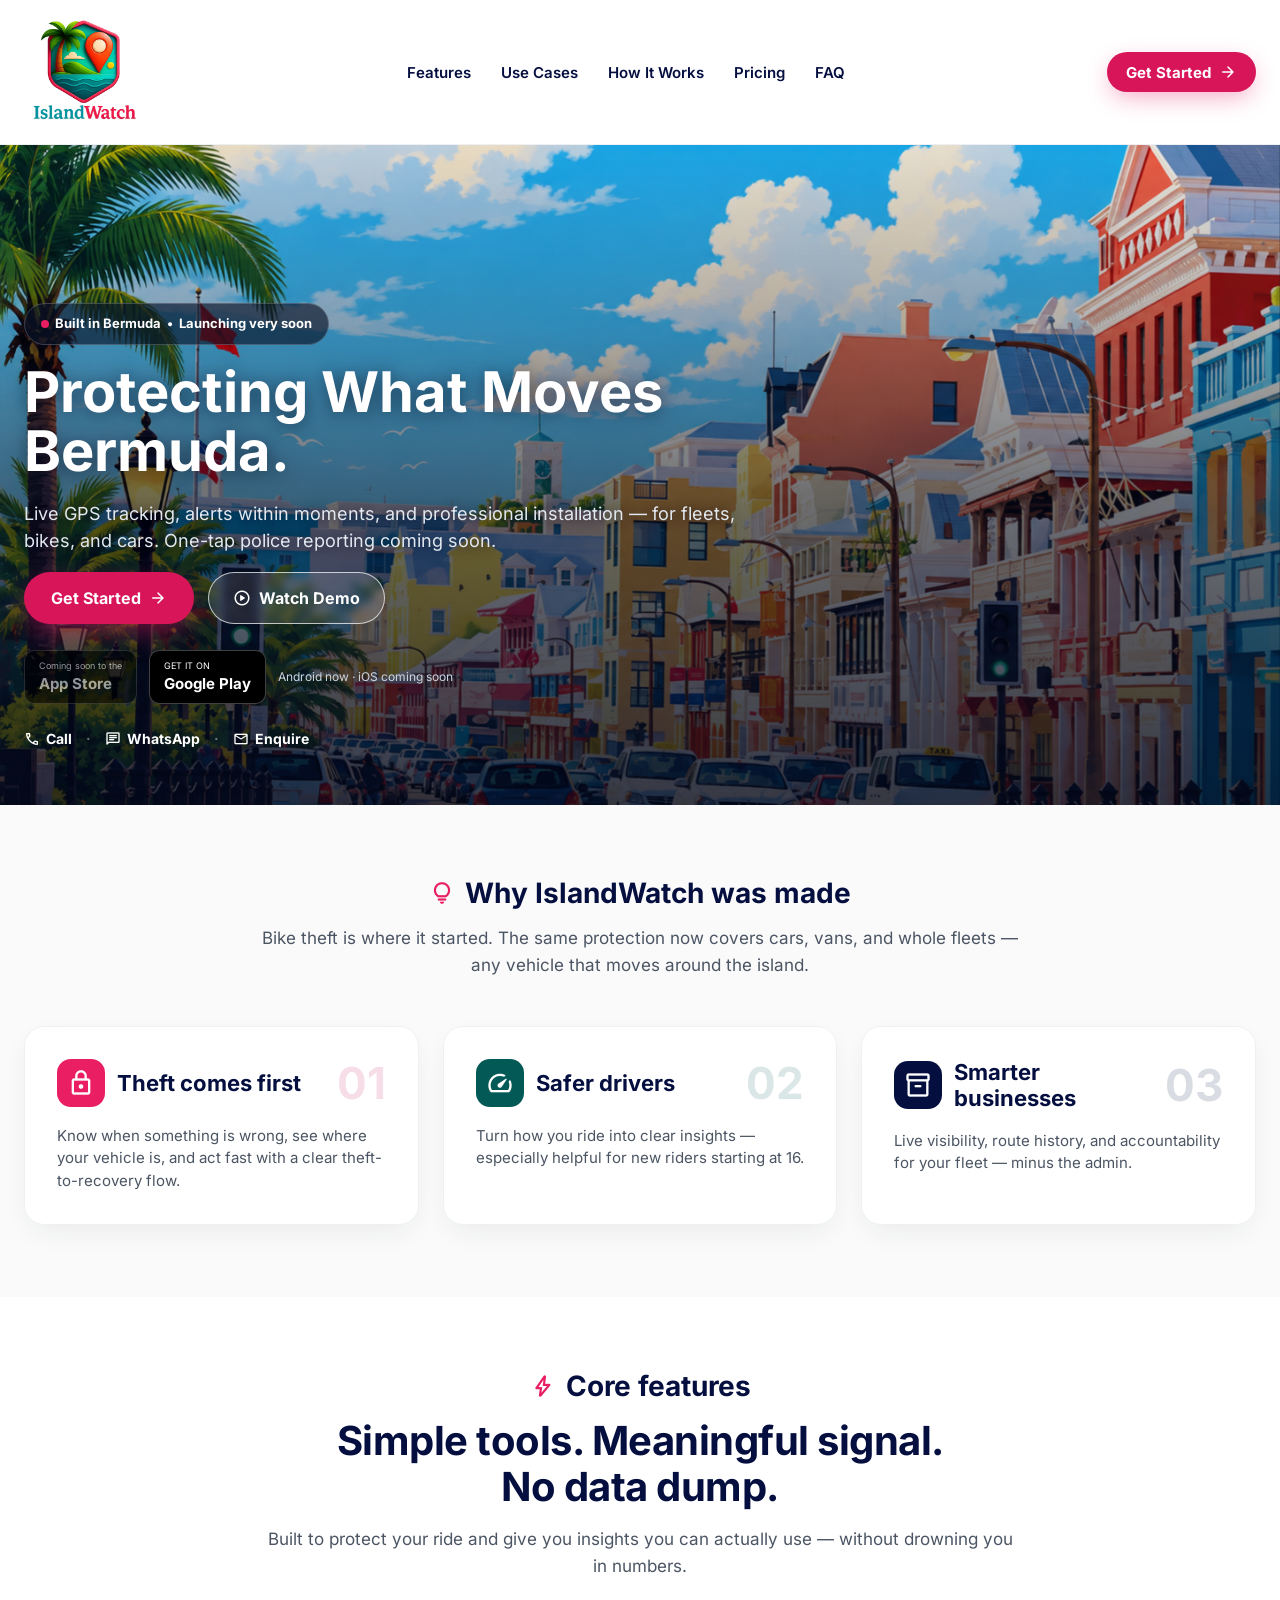
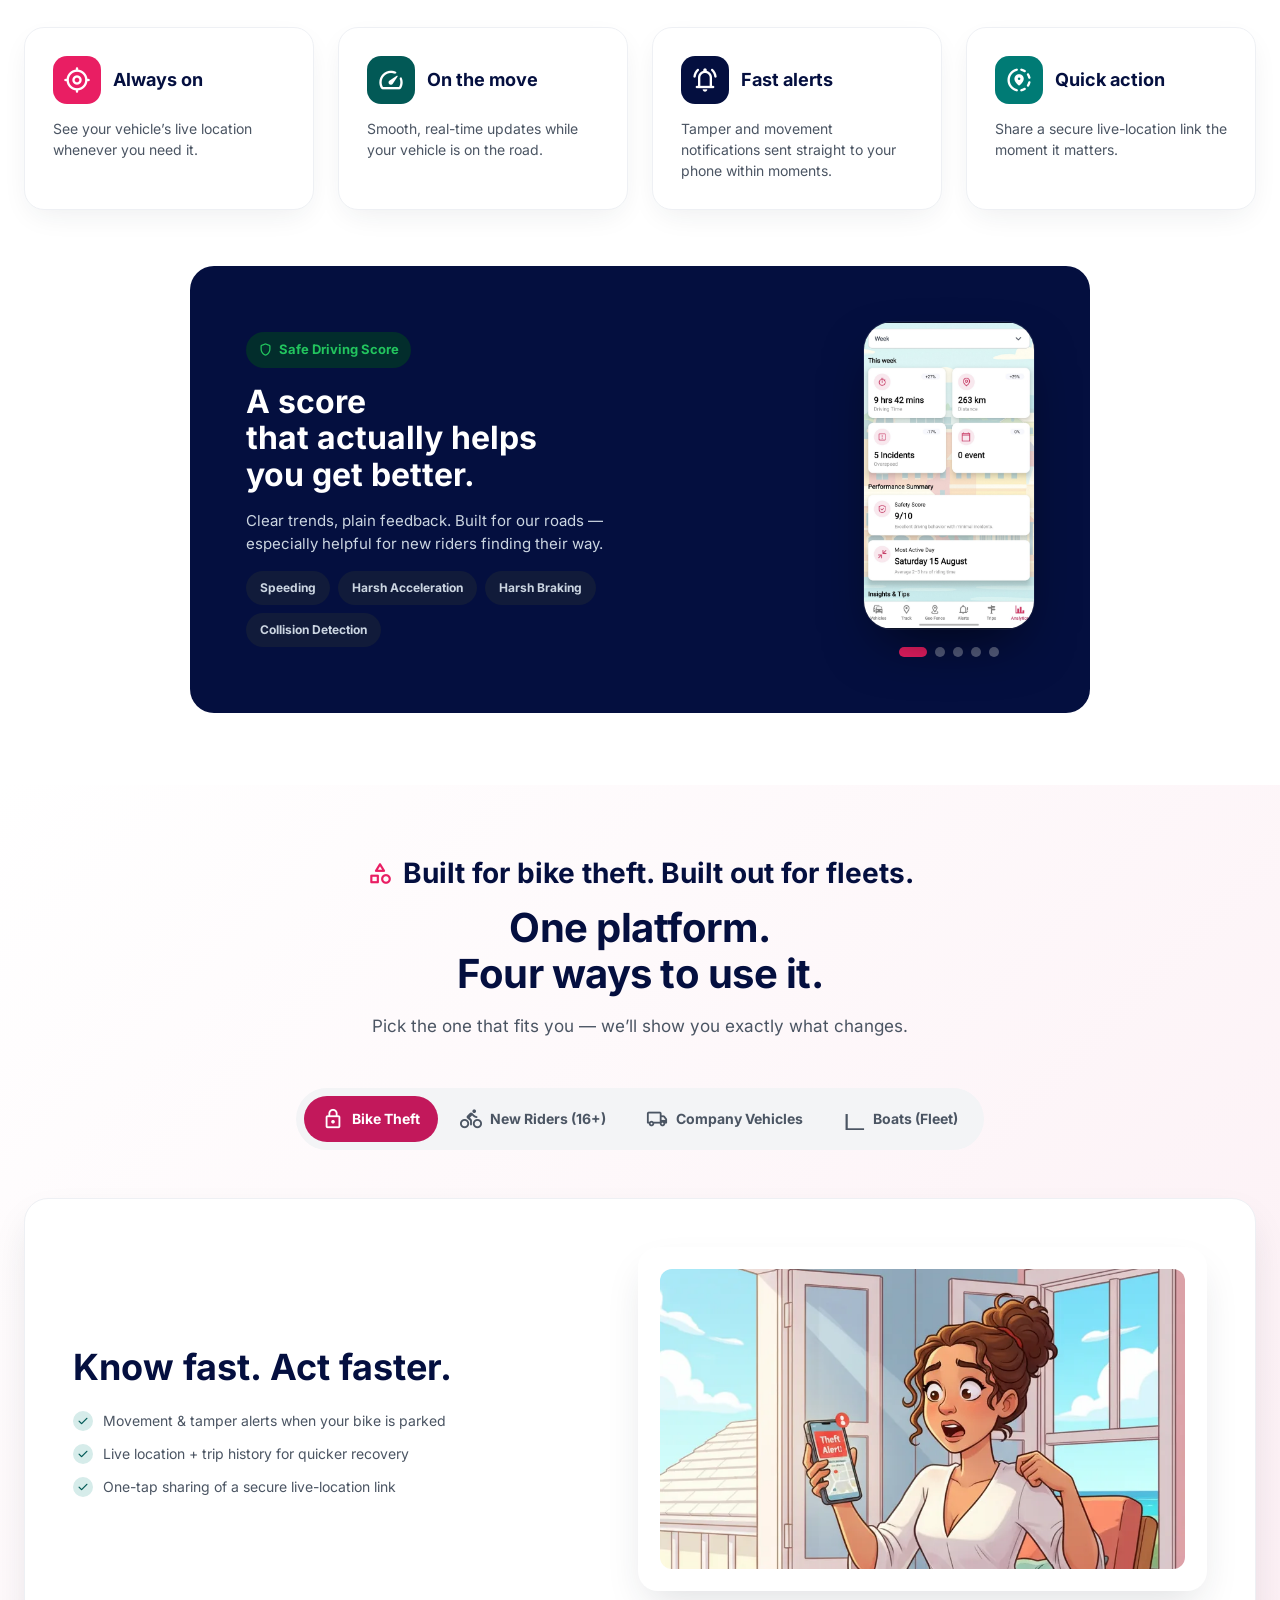
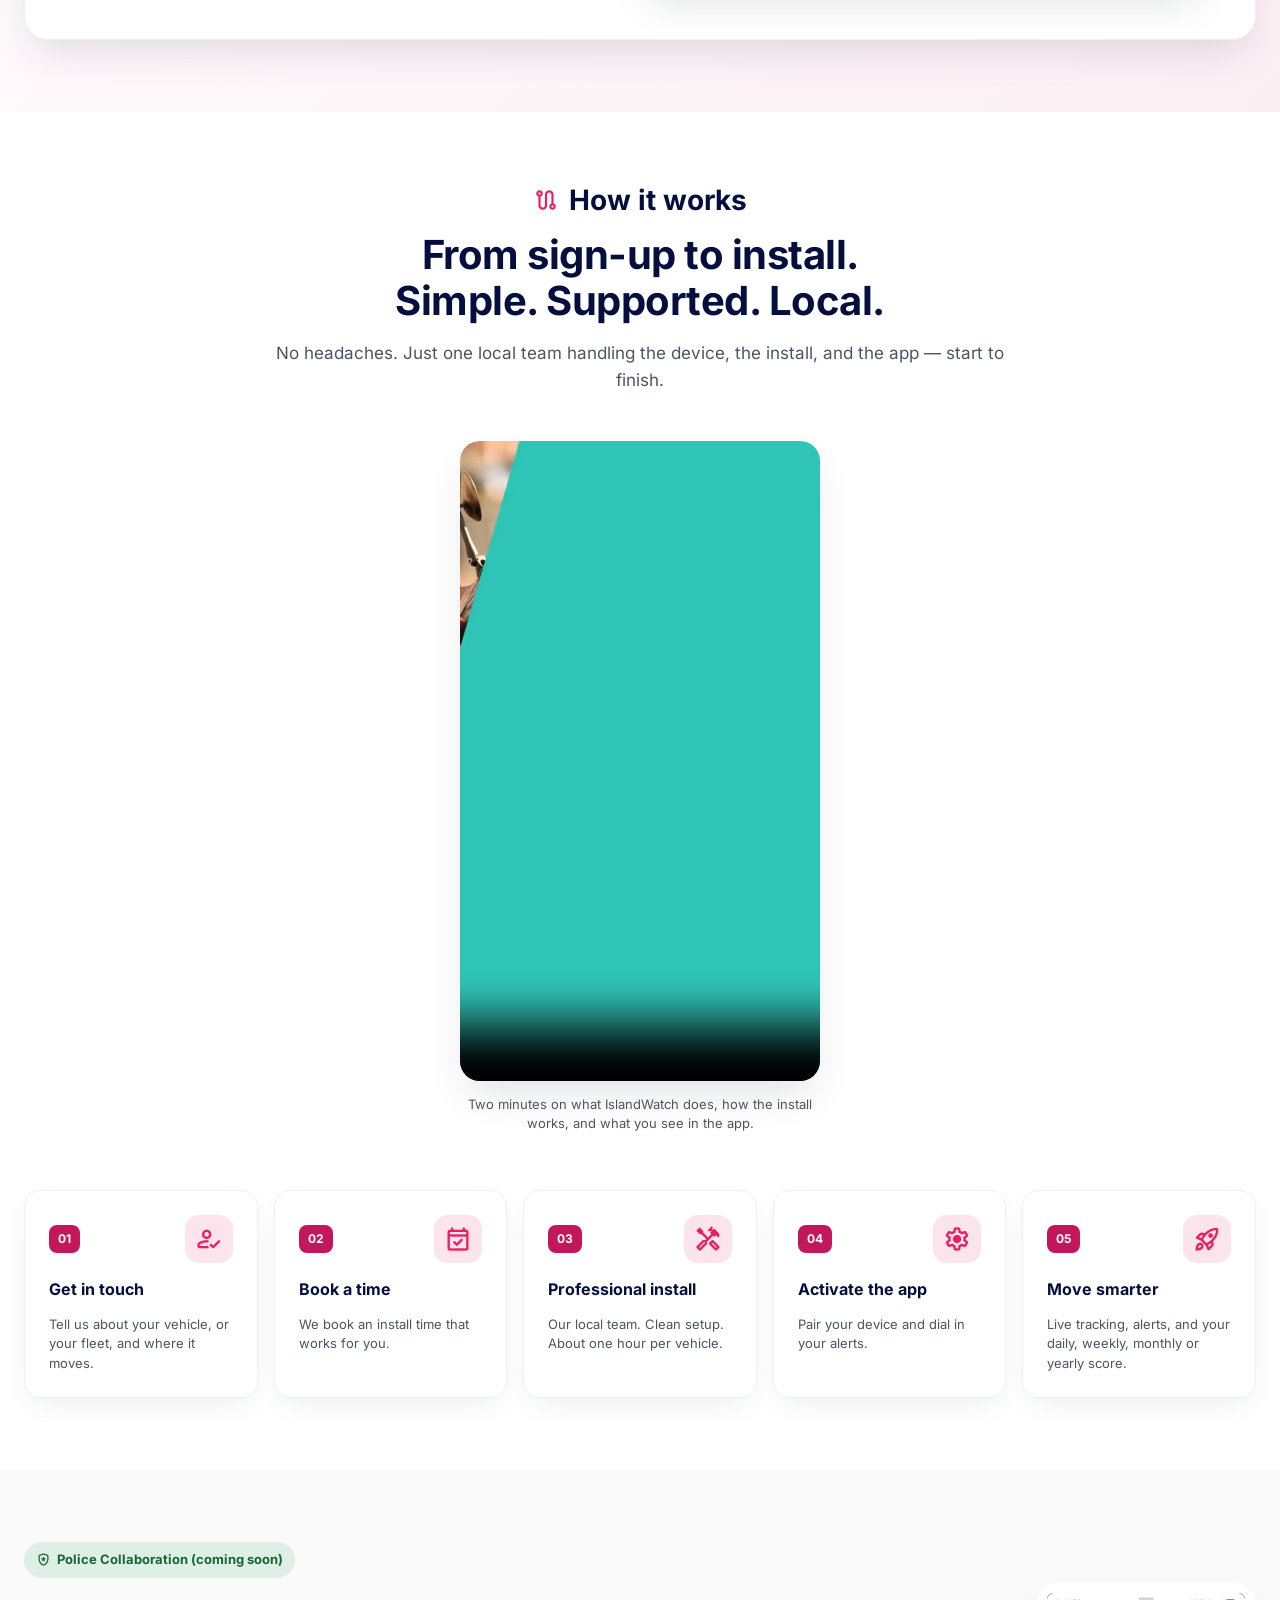
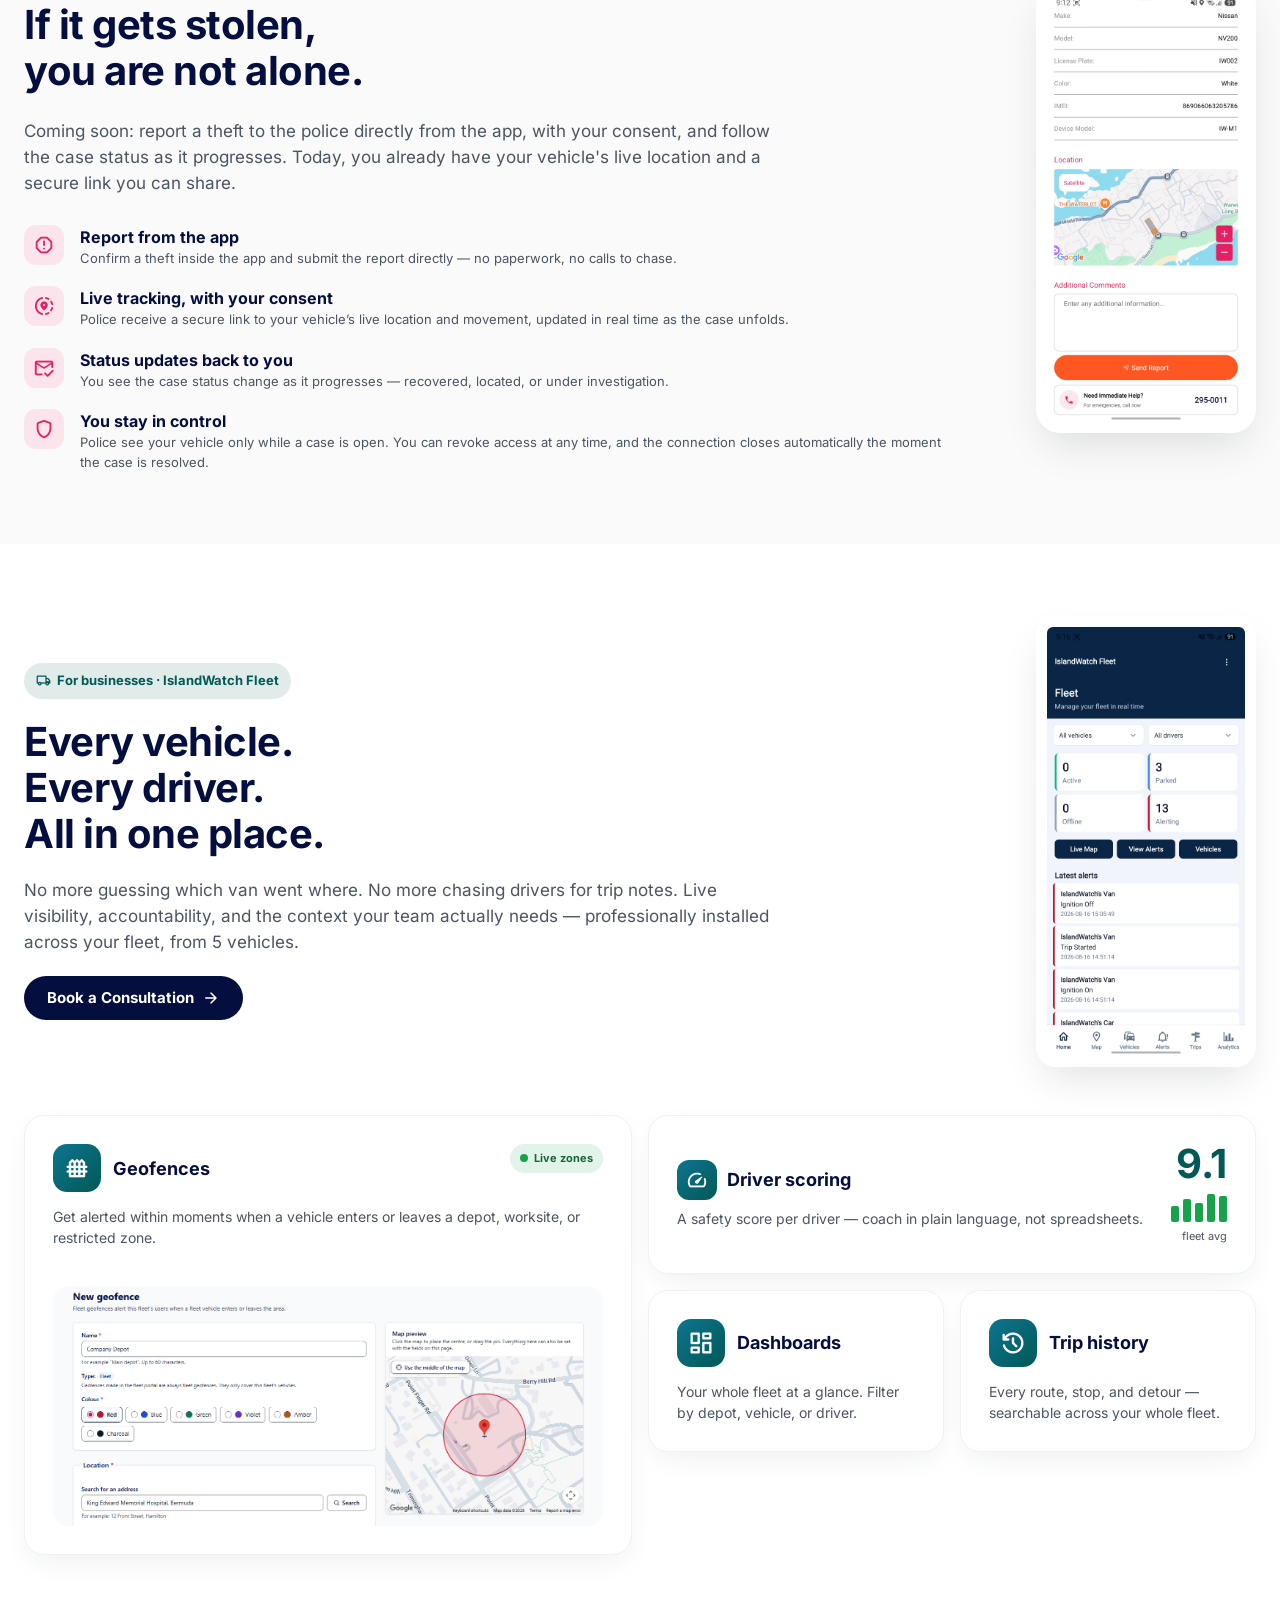
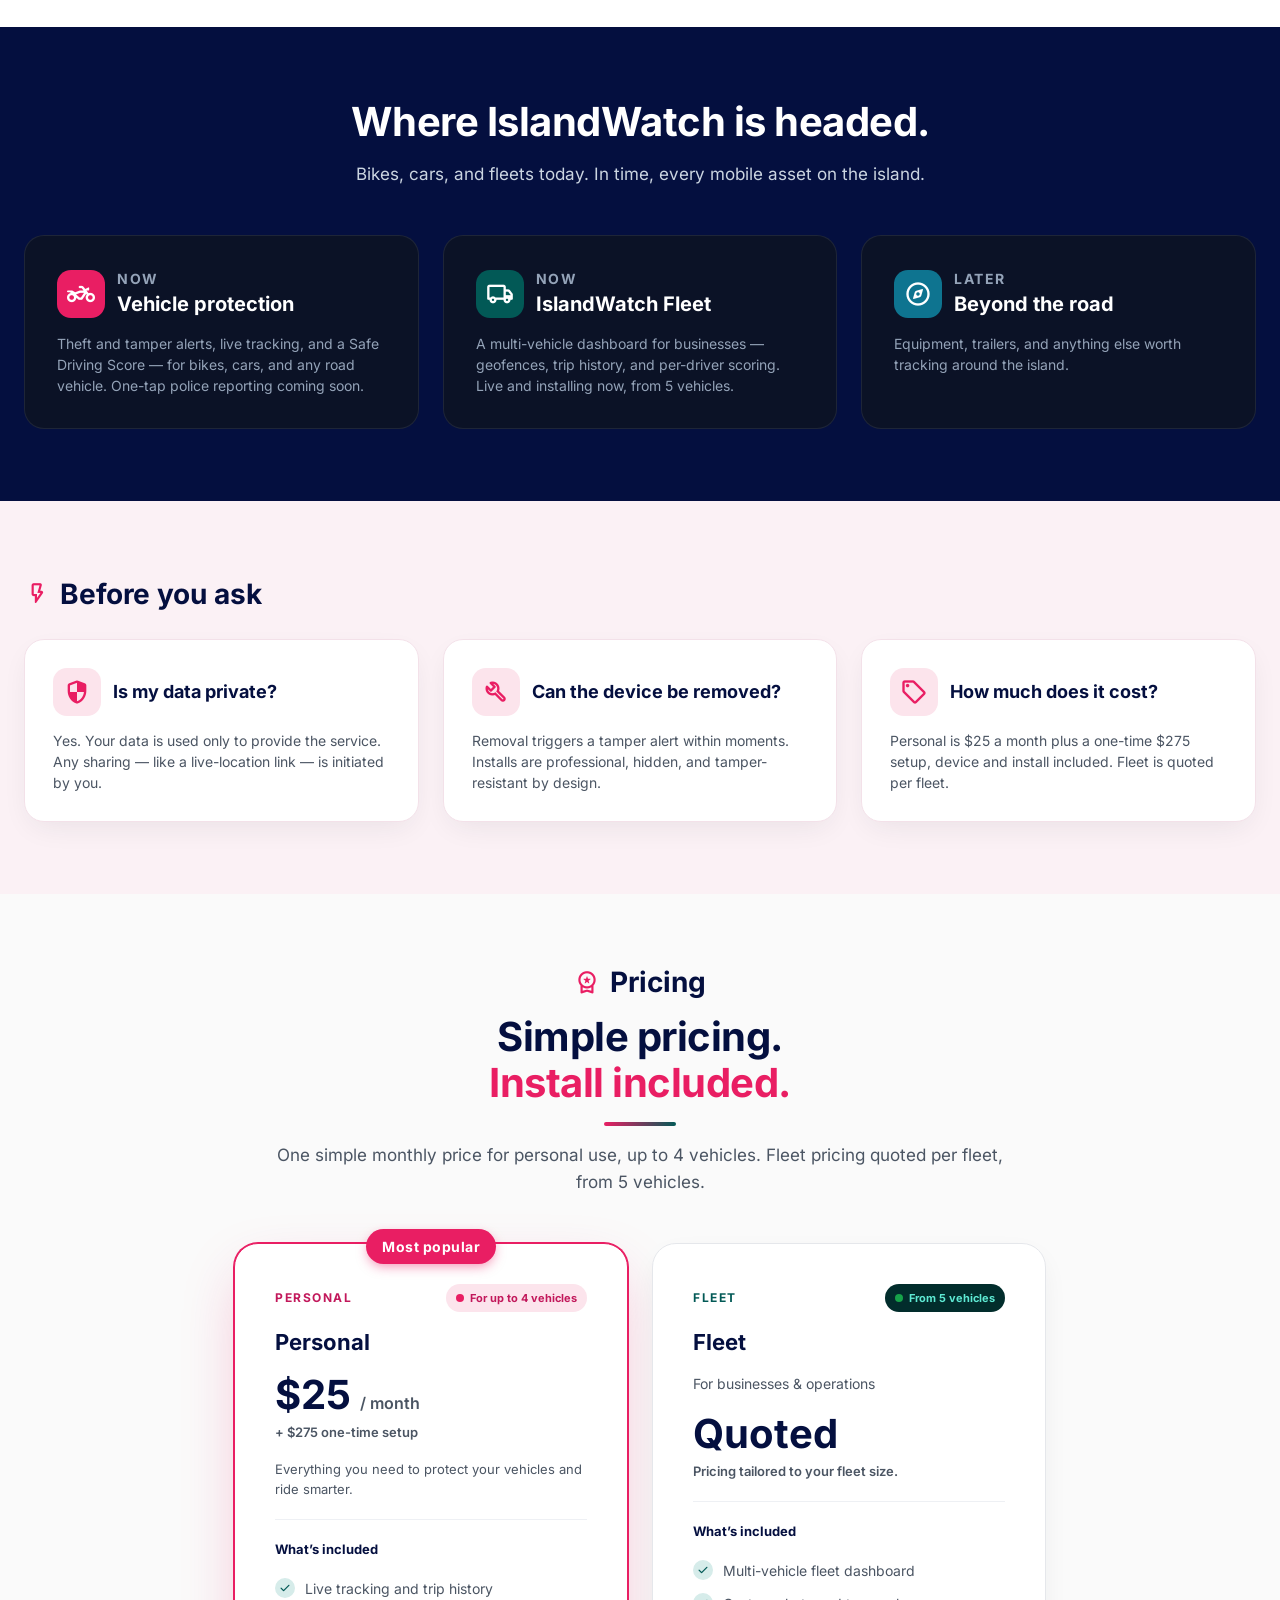
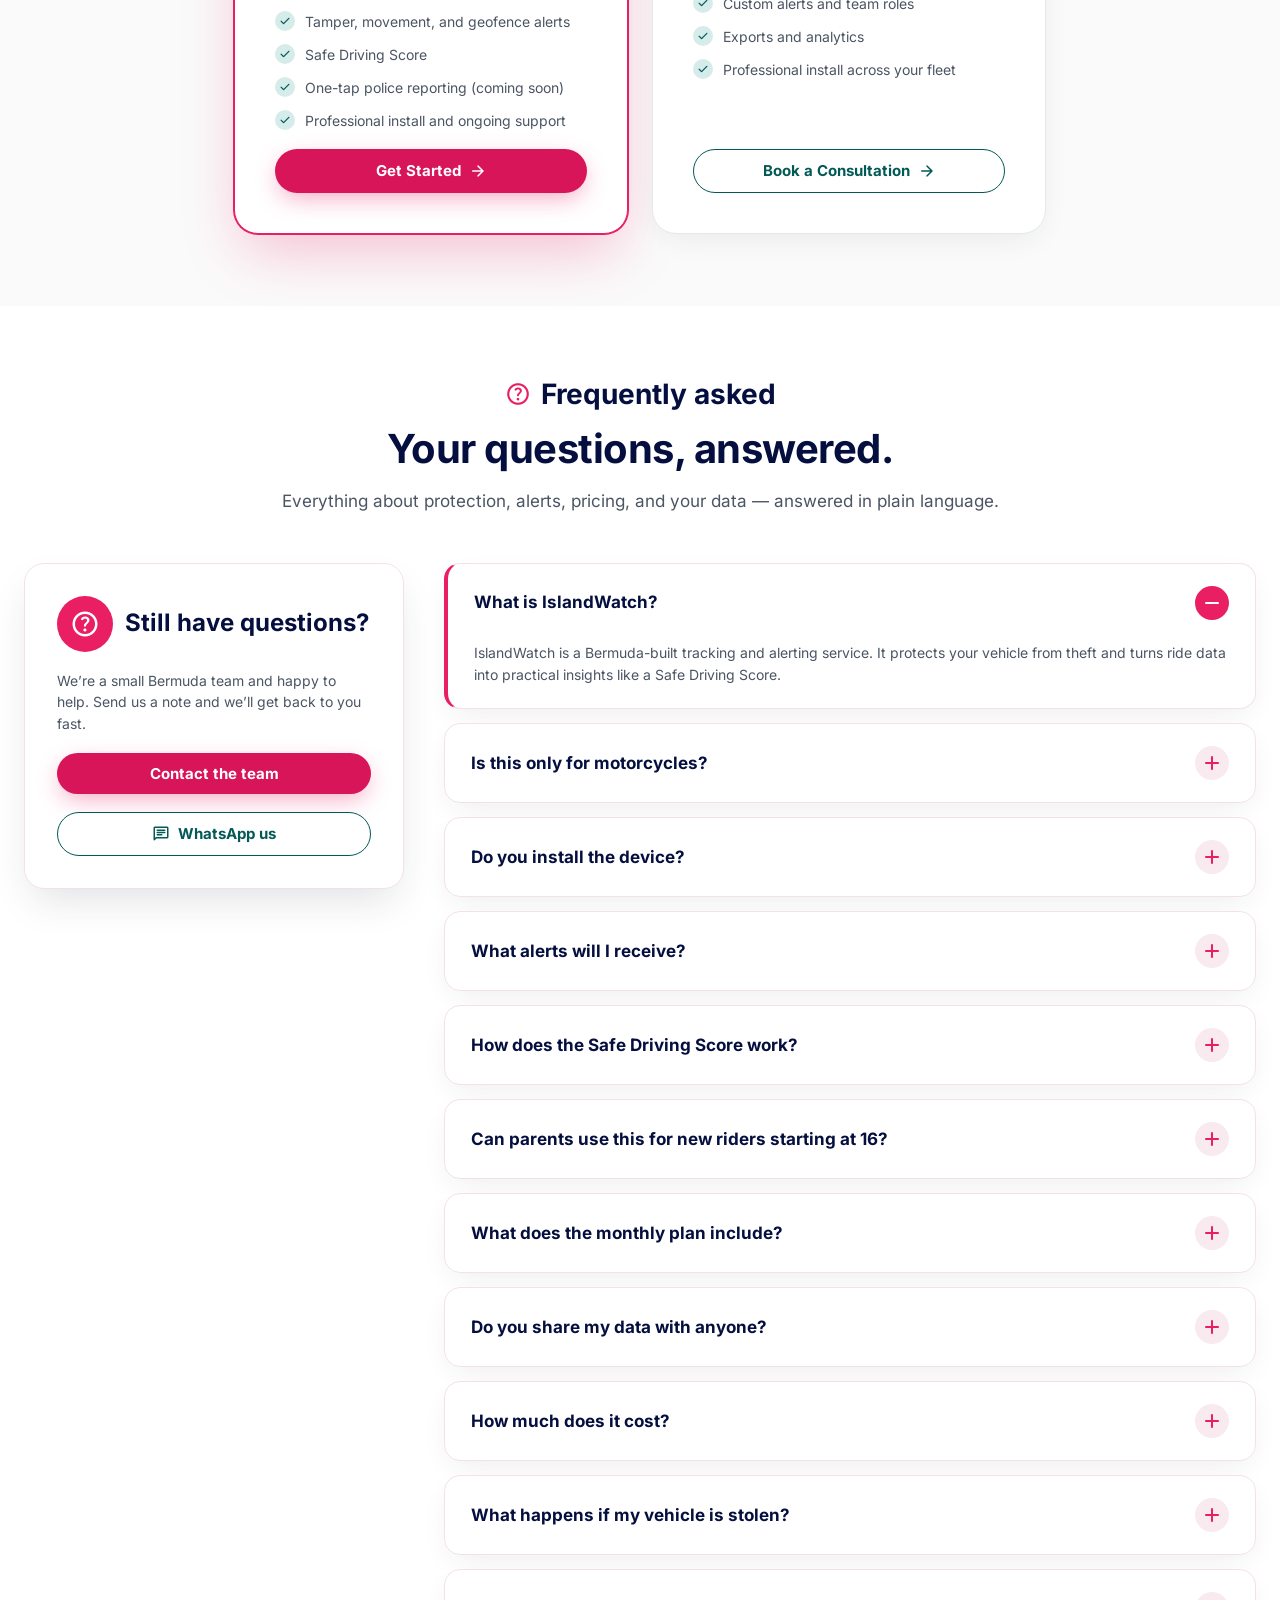
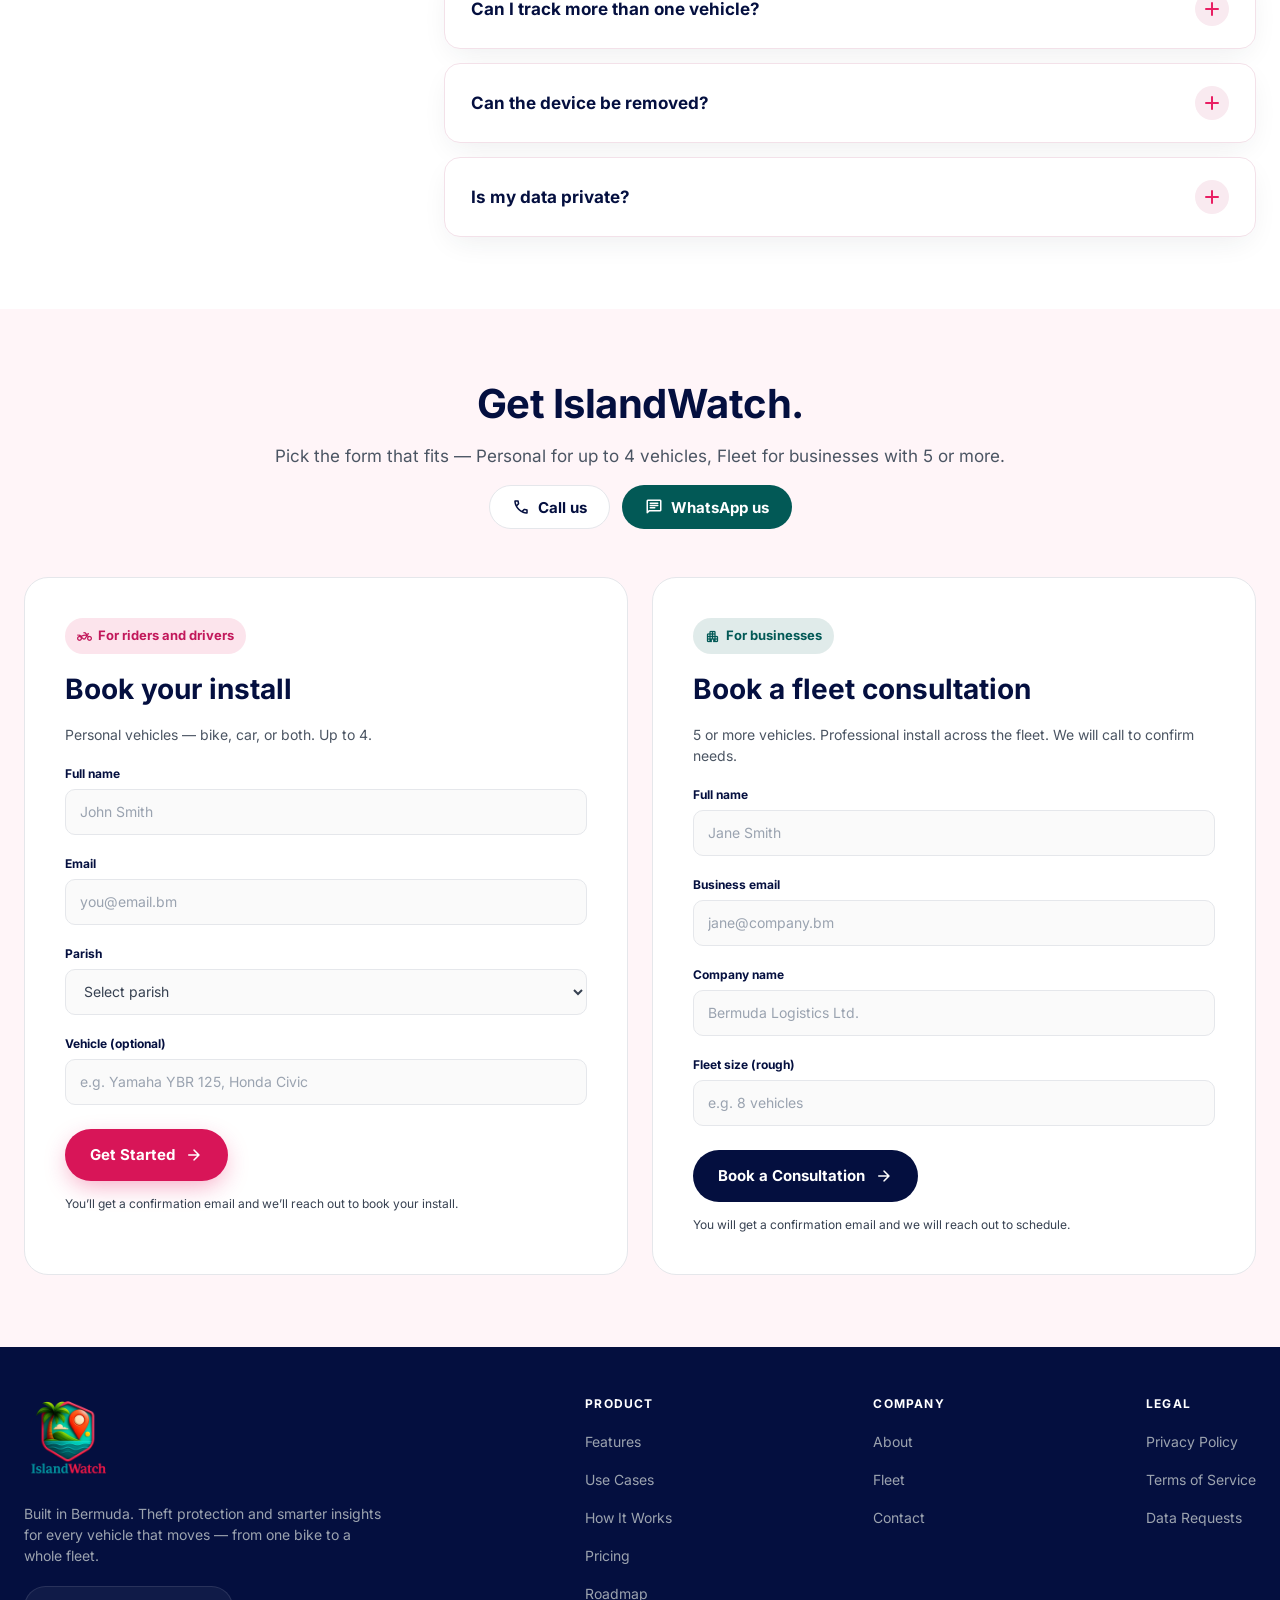
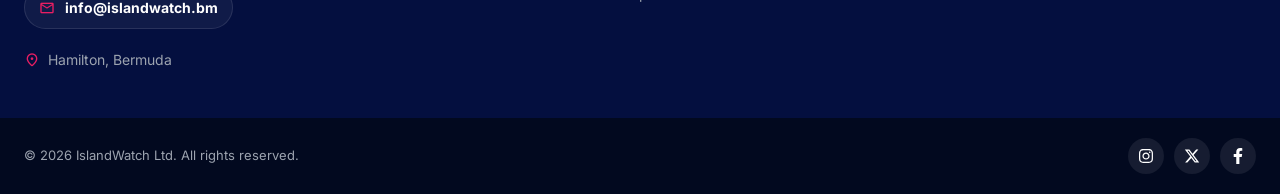
==== commit 6e7c2c66: "Add 60s explainer reel to How It Works Co-Authored-By: Claude Haiku 5.5 <noreply@anthropic.com> Clau" ====
--- a/index.html
+++ b/index.html
@@ -424,9 +424,9 @@
       </div>
 
       <div class="container">
-        <figure class="demo-video" id="demo">
+        <figure class="demo-video demo-video--portrait" id="demo">
           <video class="demo-video__player" controls playsinline preload="metadata"
-                 poster="images/explainer-poster.webp?v=20261019"
+                 poster="images/explainer-poster.jpg?v=20261019"
                  aria-label="IslandWatch explainer video">
             <source src="videos/islandwatch-explainer.mp4?v=20261019" type="video/mp4" />
             Your browser can’t play this video. <a href="videos/islandwatch-explainer.mp4">Download it instead.</a>
--- a/css/styles.css
+++ b/css/styles.css
@@ -458,6 +458,8 @@
 .demo__play:hover{transform:translate(-50%,-50%) scale(1.06);}
 /* How-It-Works explainer video (replaces the old static demo placeholder) */
 .demo-video{max-width:880px; margin:0 auto 56px;}
+.demo-video--portrait{max-width:360px;}
+.demo-video--portrait .demo-video__player{aspect-ratio:9 / 16; height:auto; width:100%; object-fit:cover; background:var(--ink);}
 .demo-video__player{width:100%; aspect-ratio:16 / 9; display:block; border-radius:var(--radius); background:var(--ink); box-shadow:var(--shadow-lg);}
 /* Logo placeholder — replaces the former demo video */
 .demo-placeholder{display:grid; place-items:center; width:100%; aspect-ratio:16 / 9;
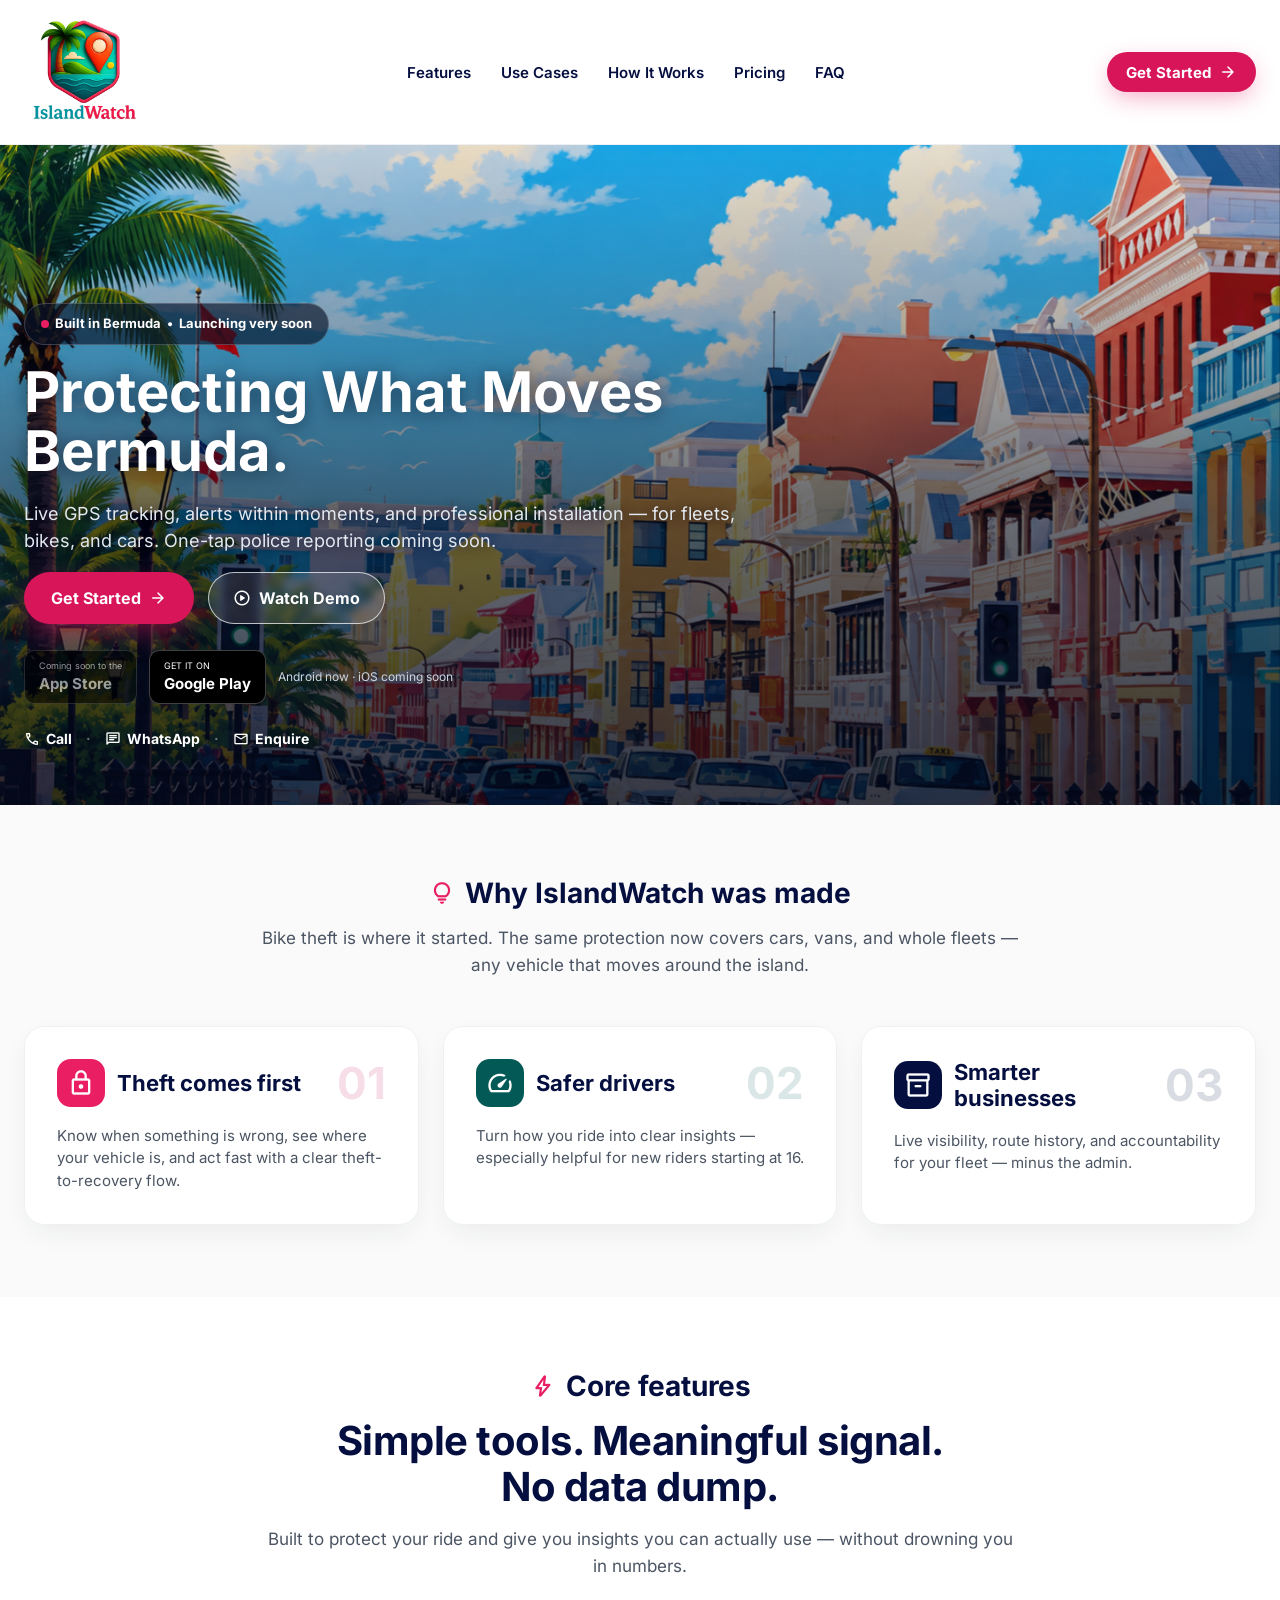
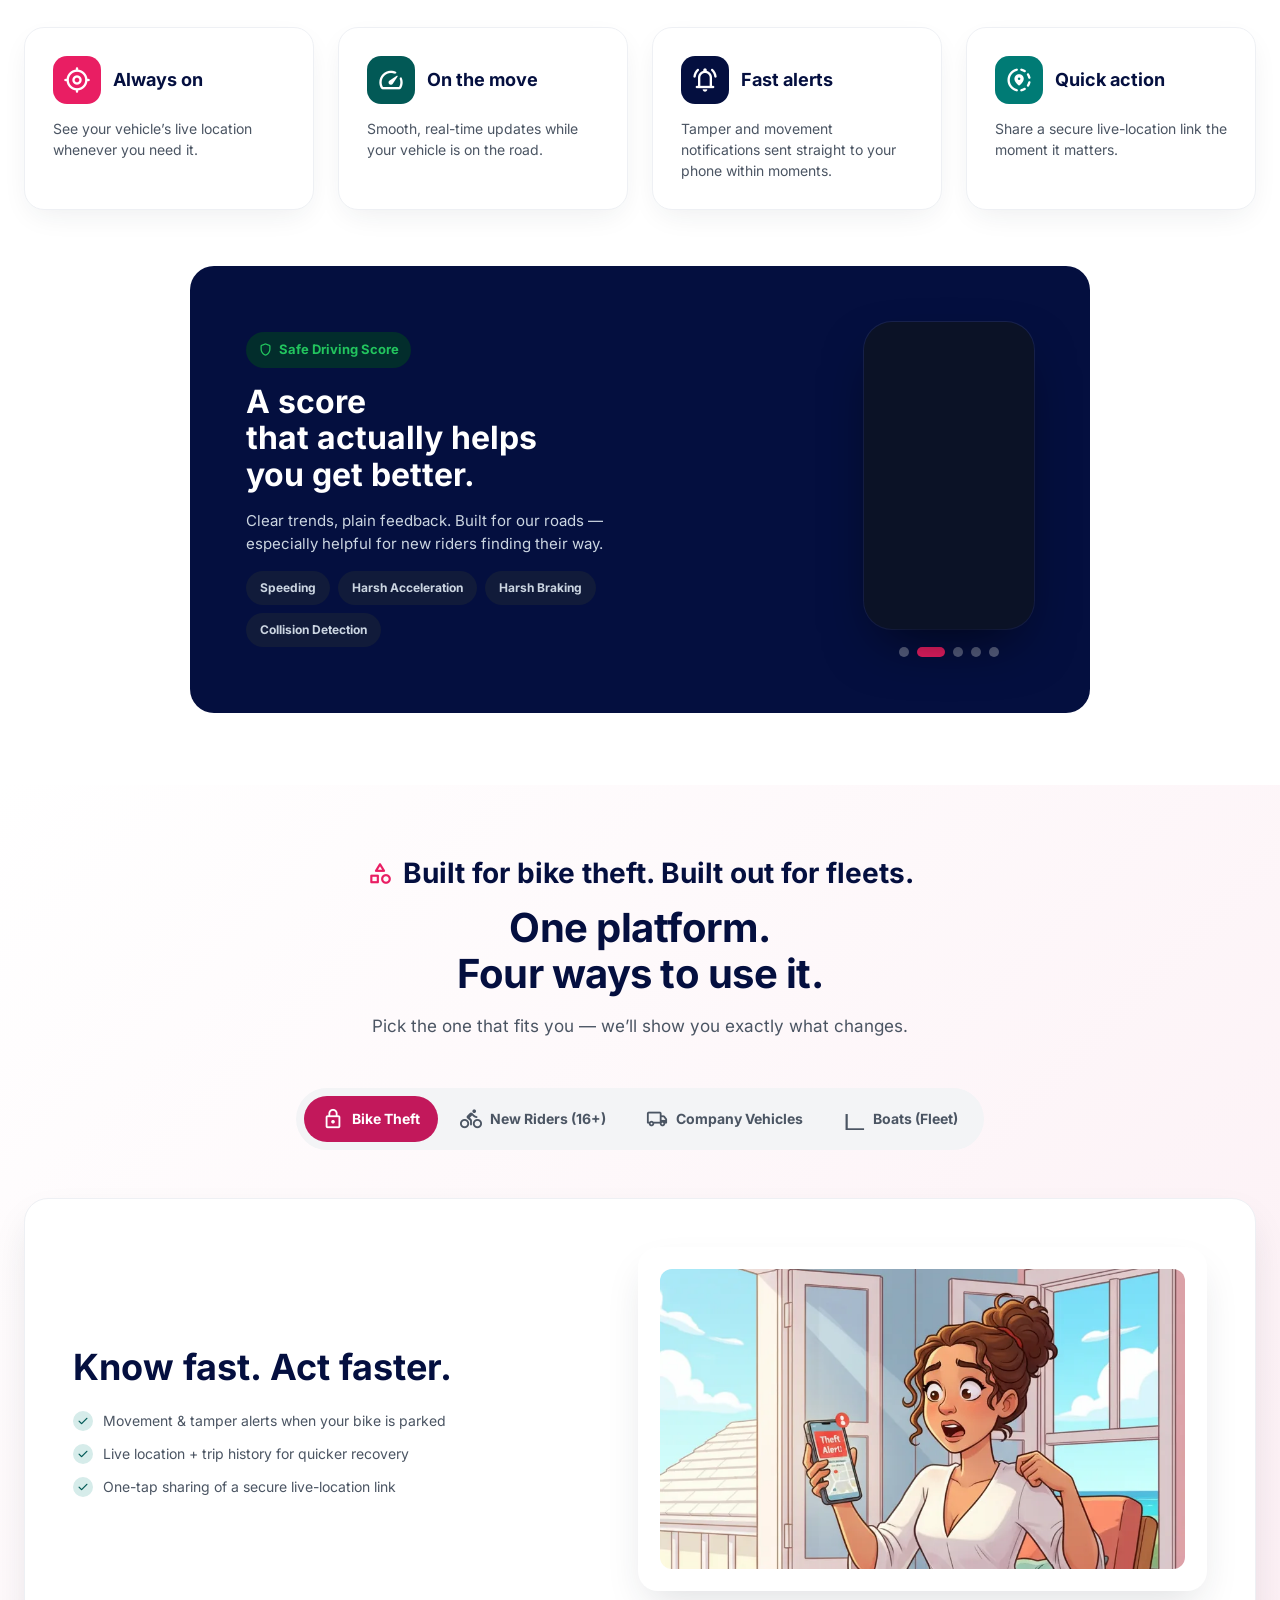
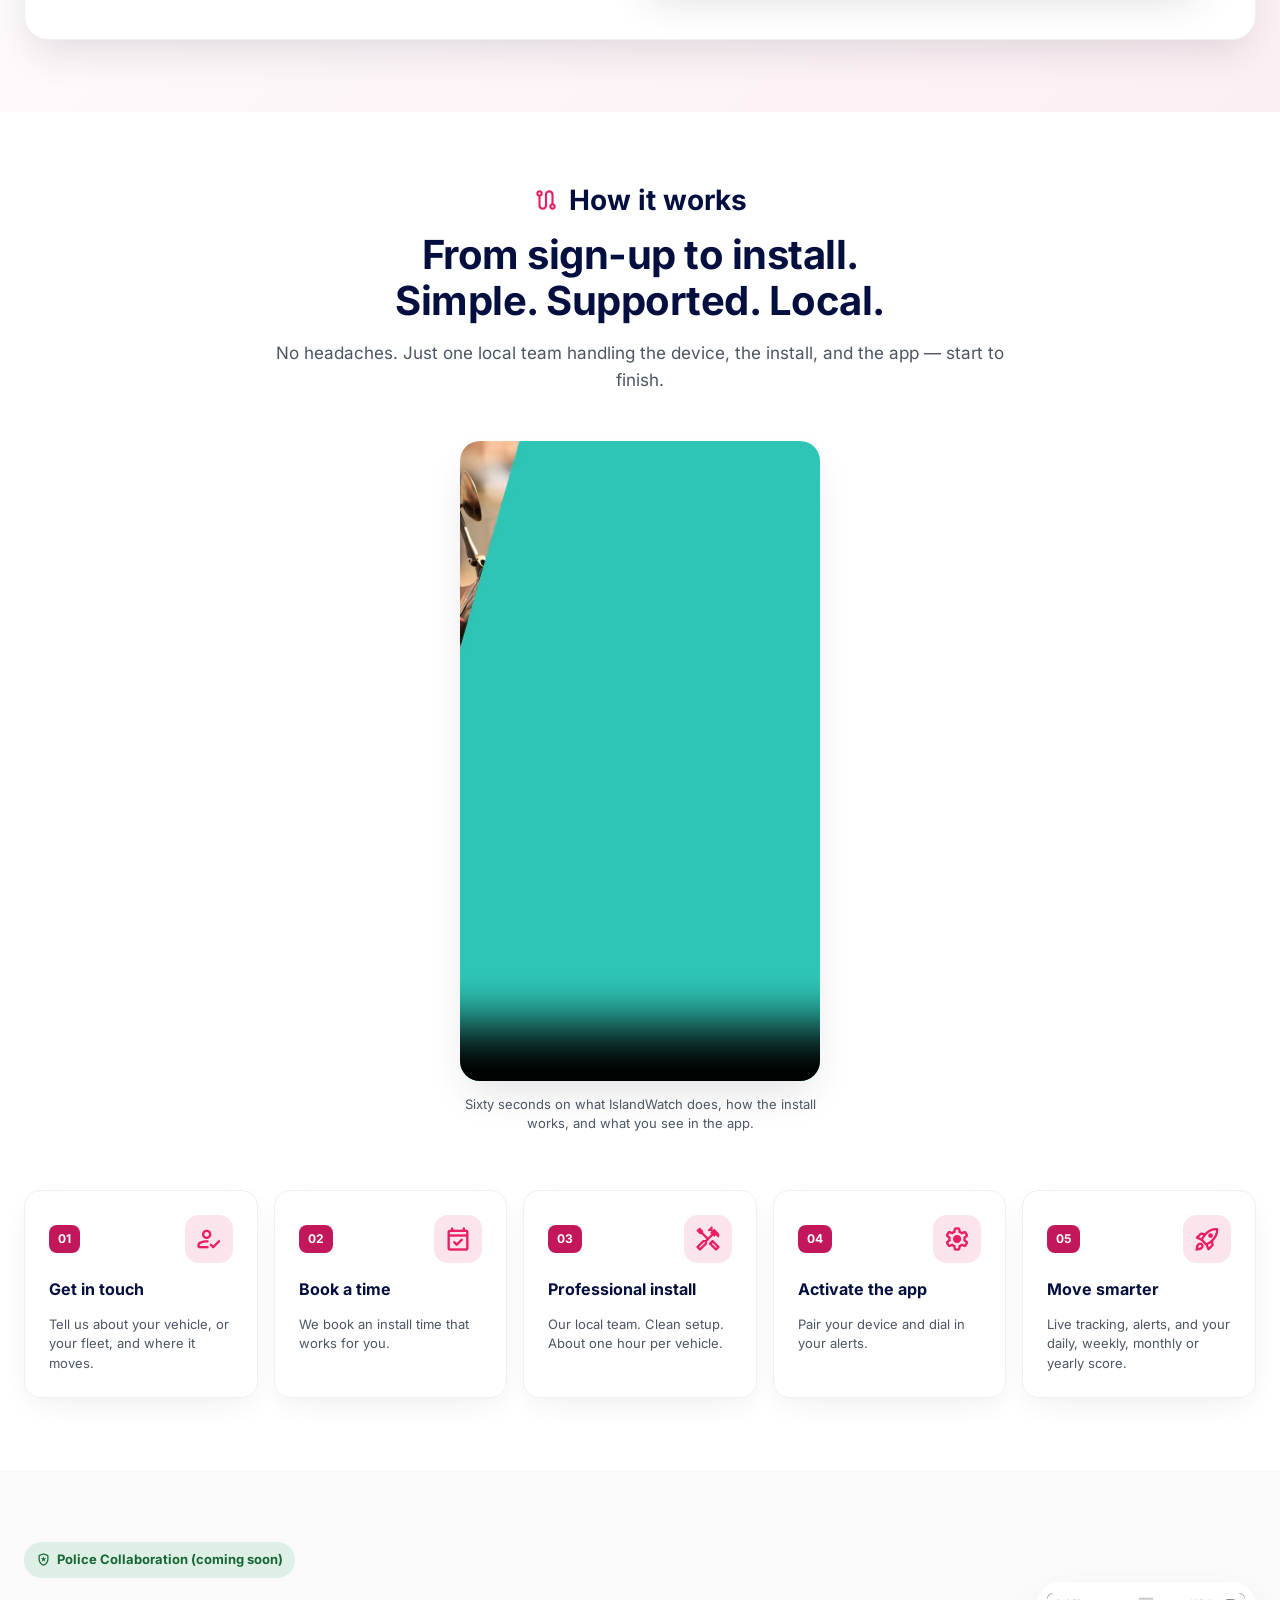
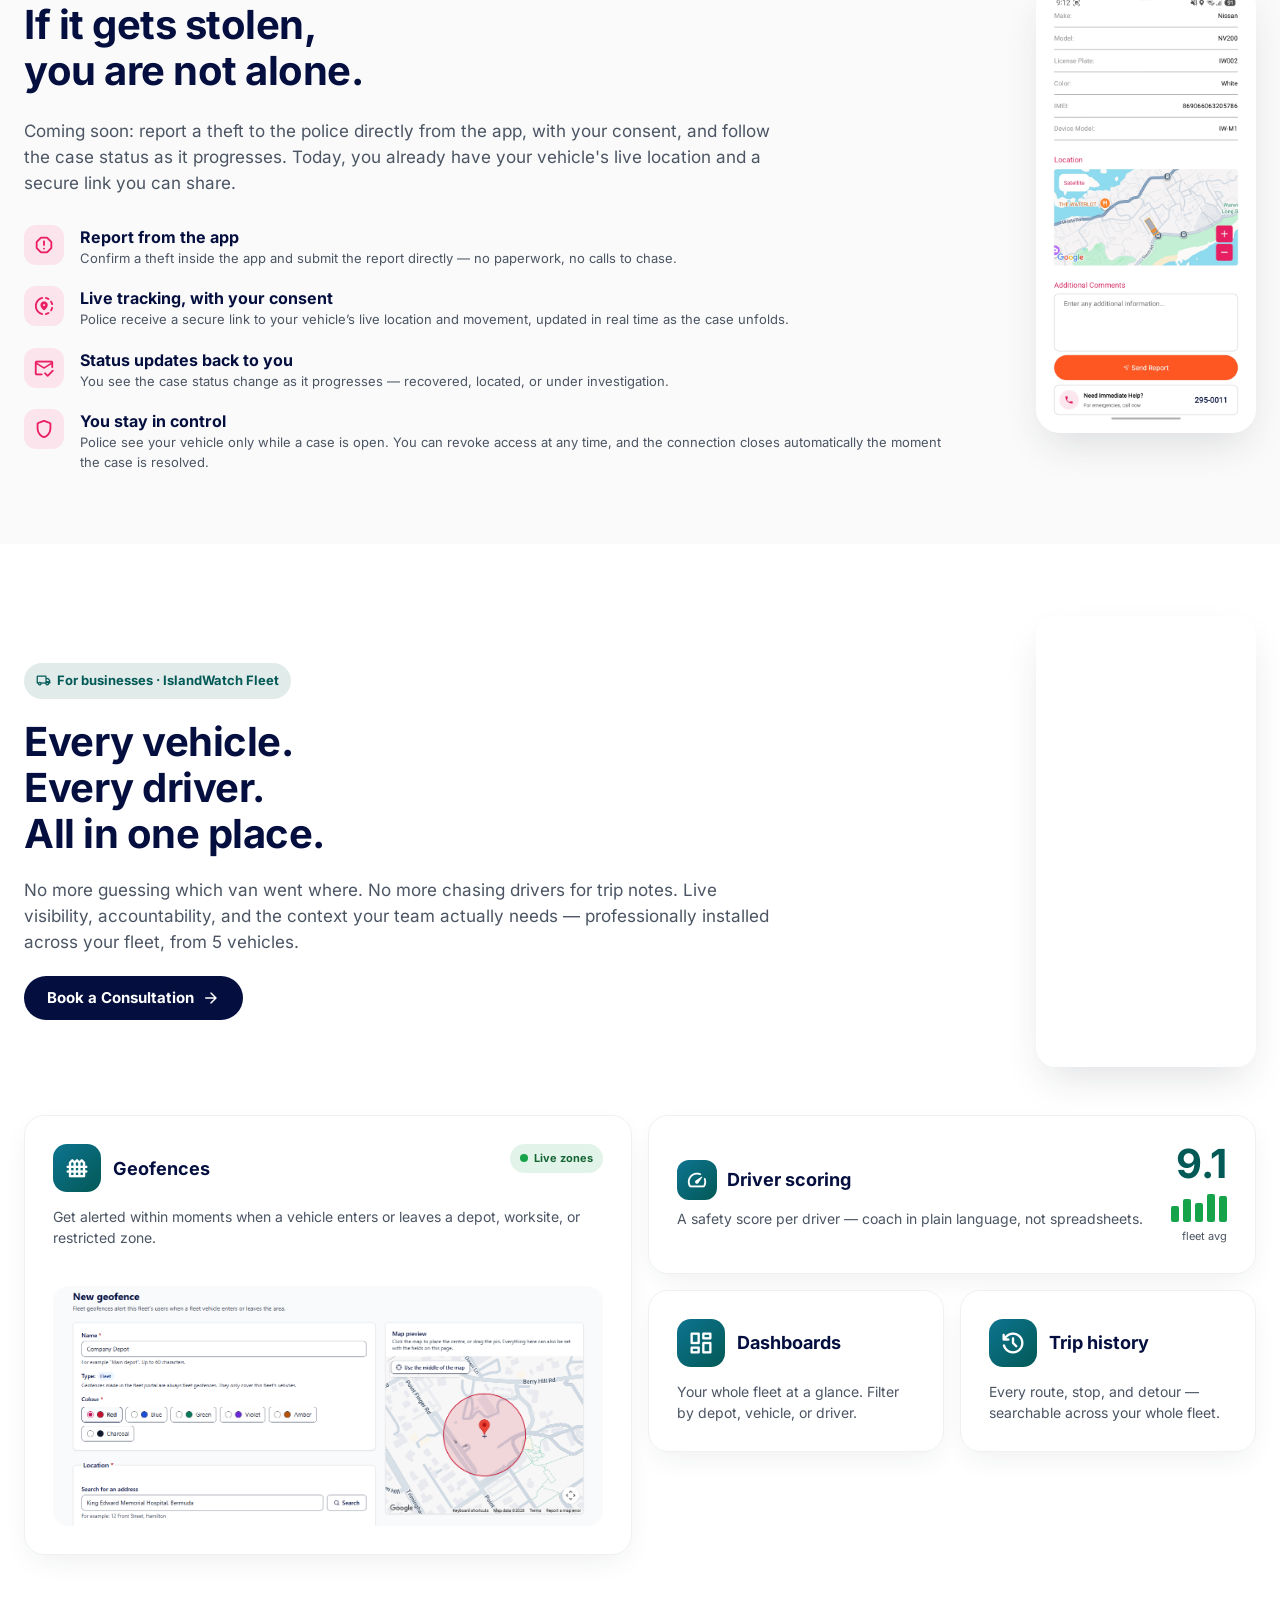
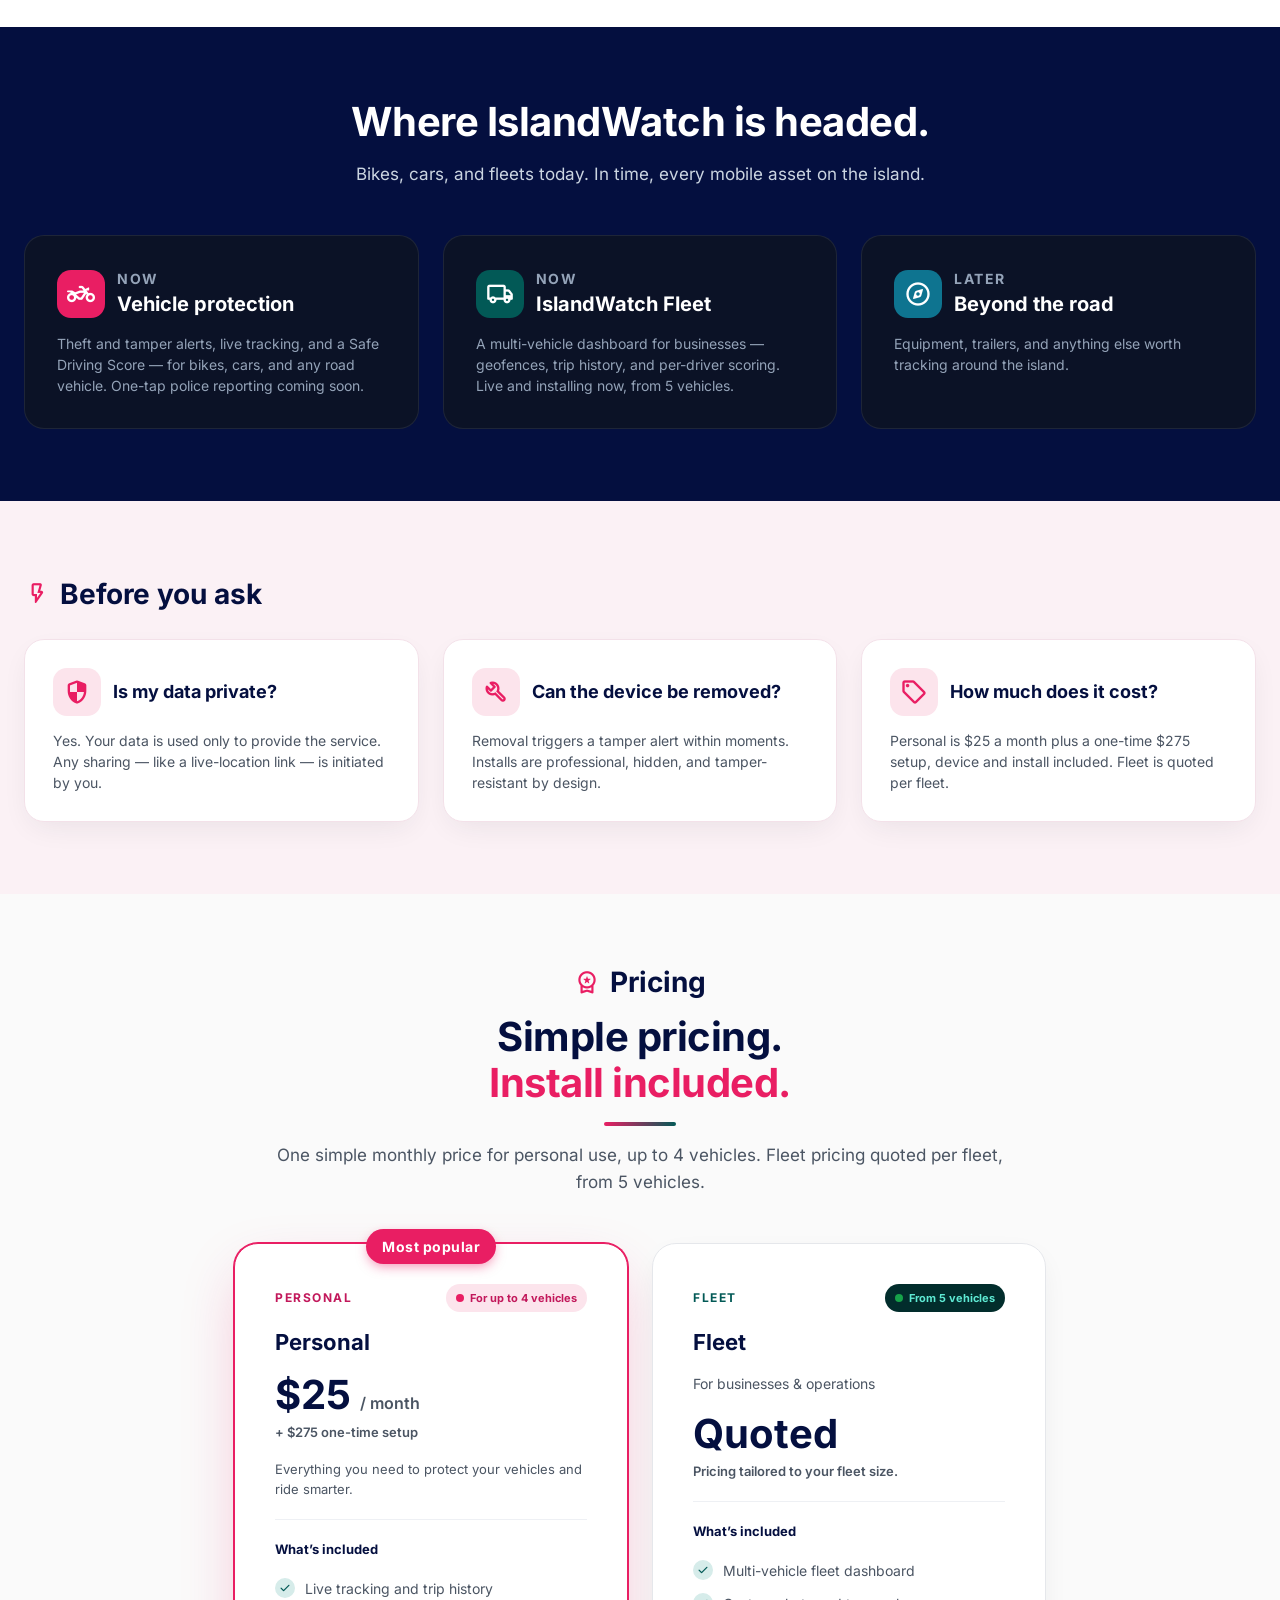
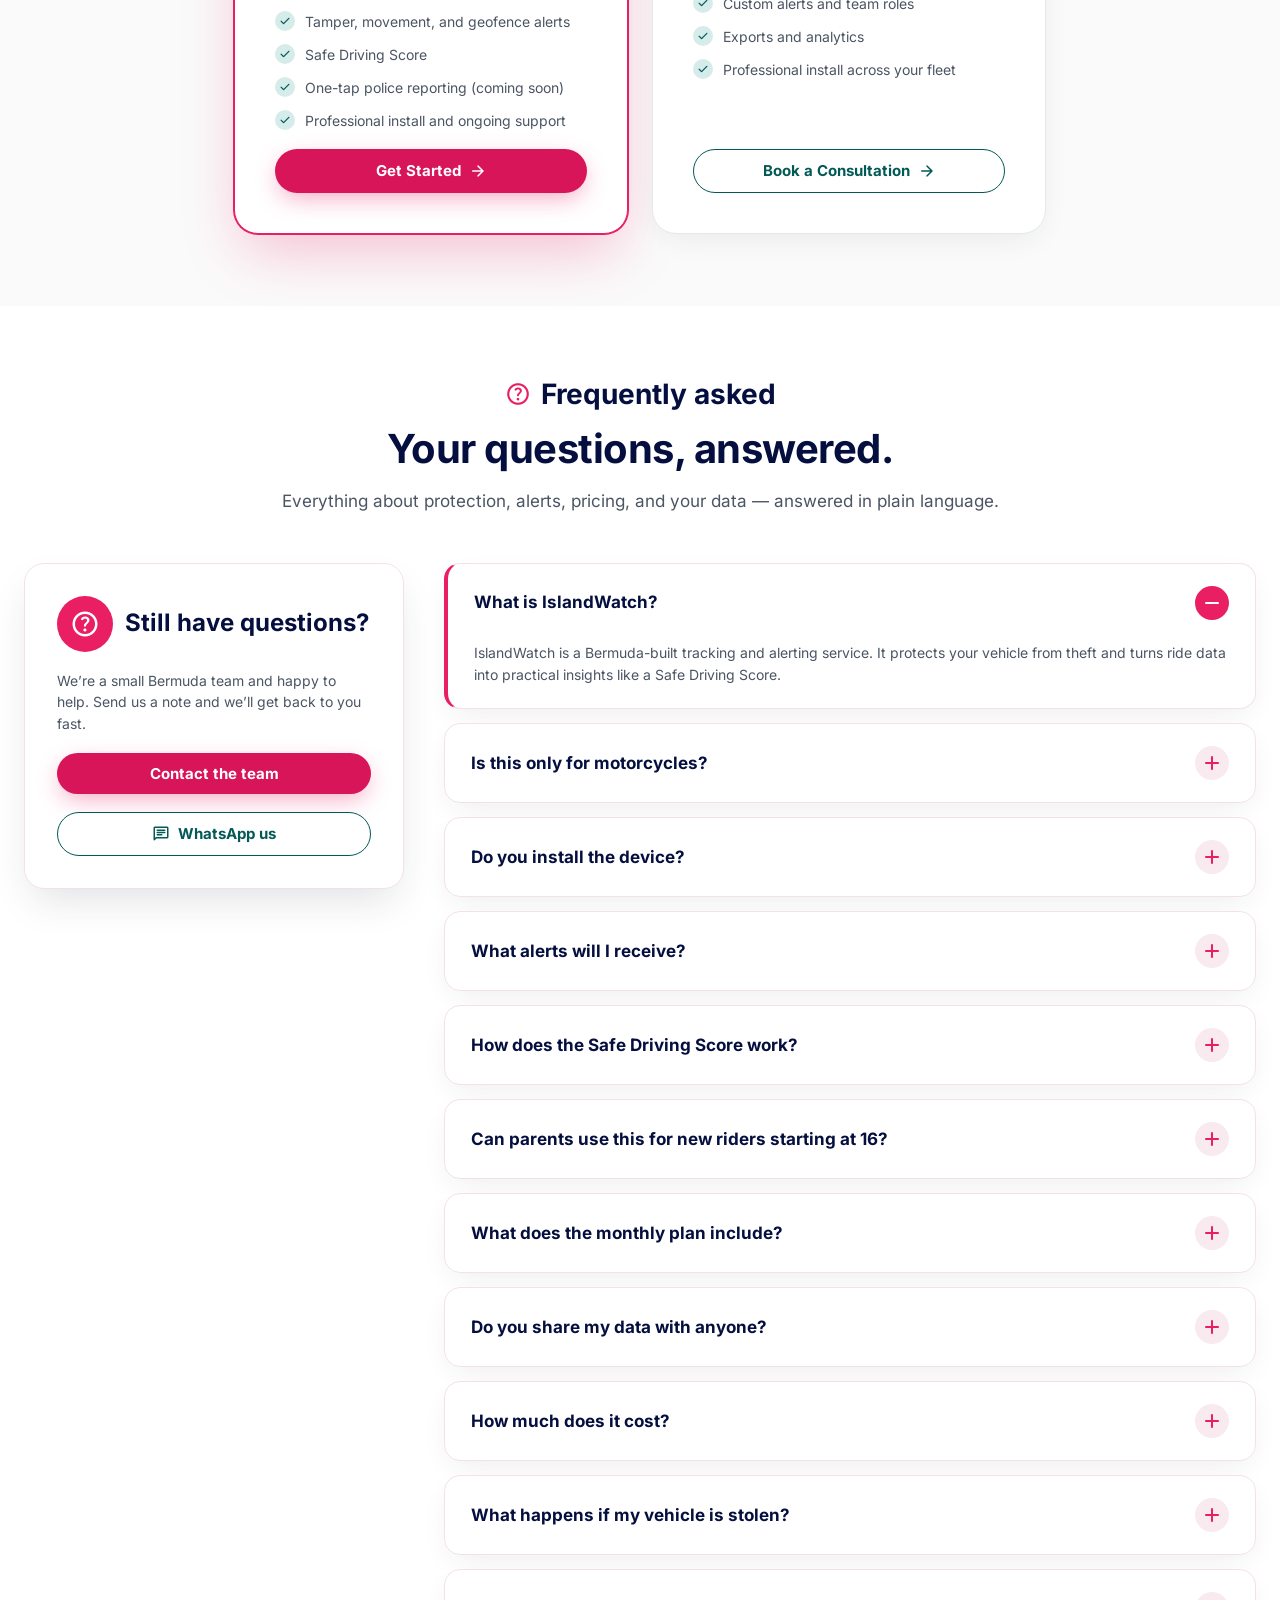
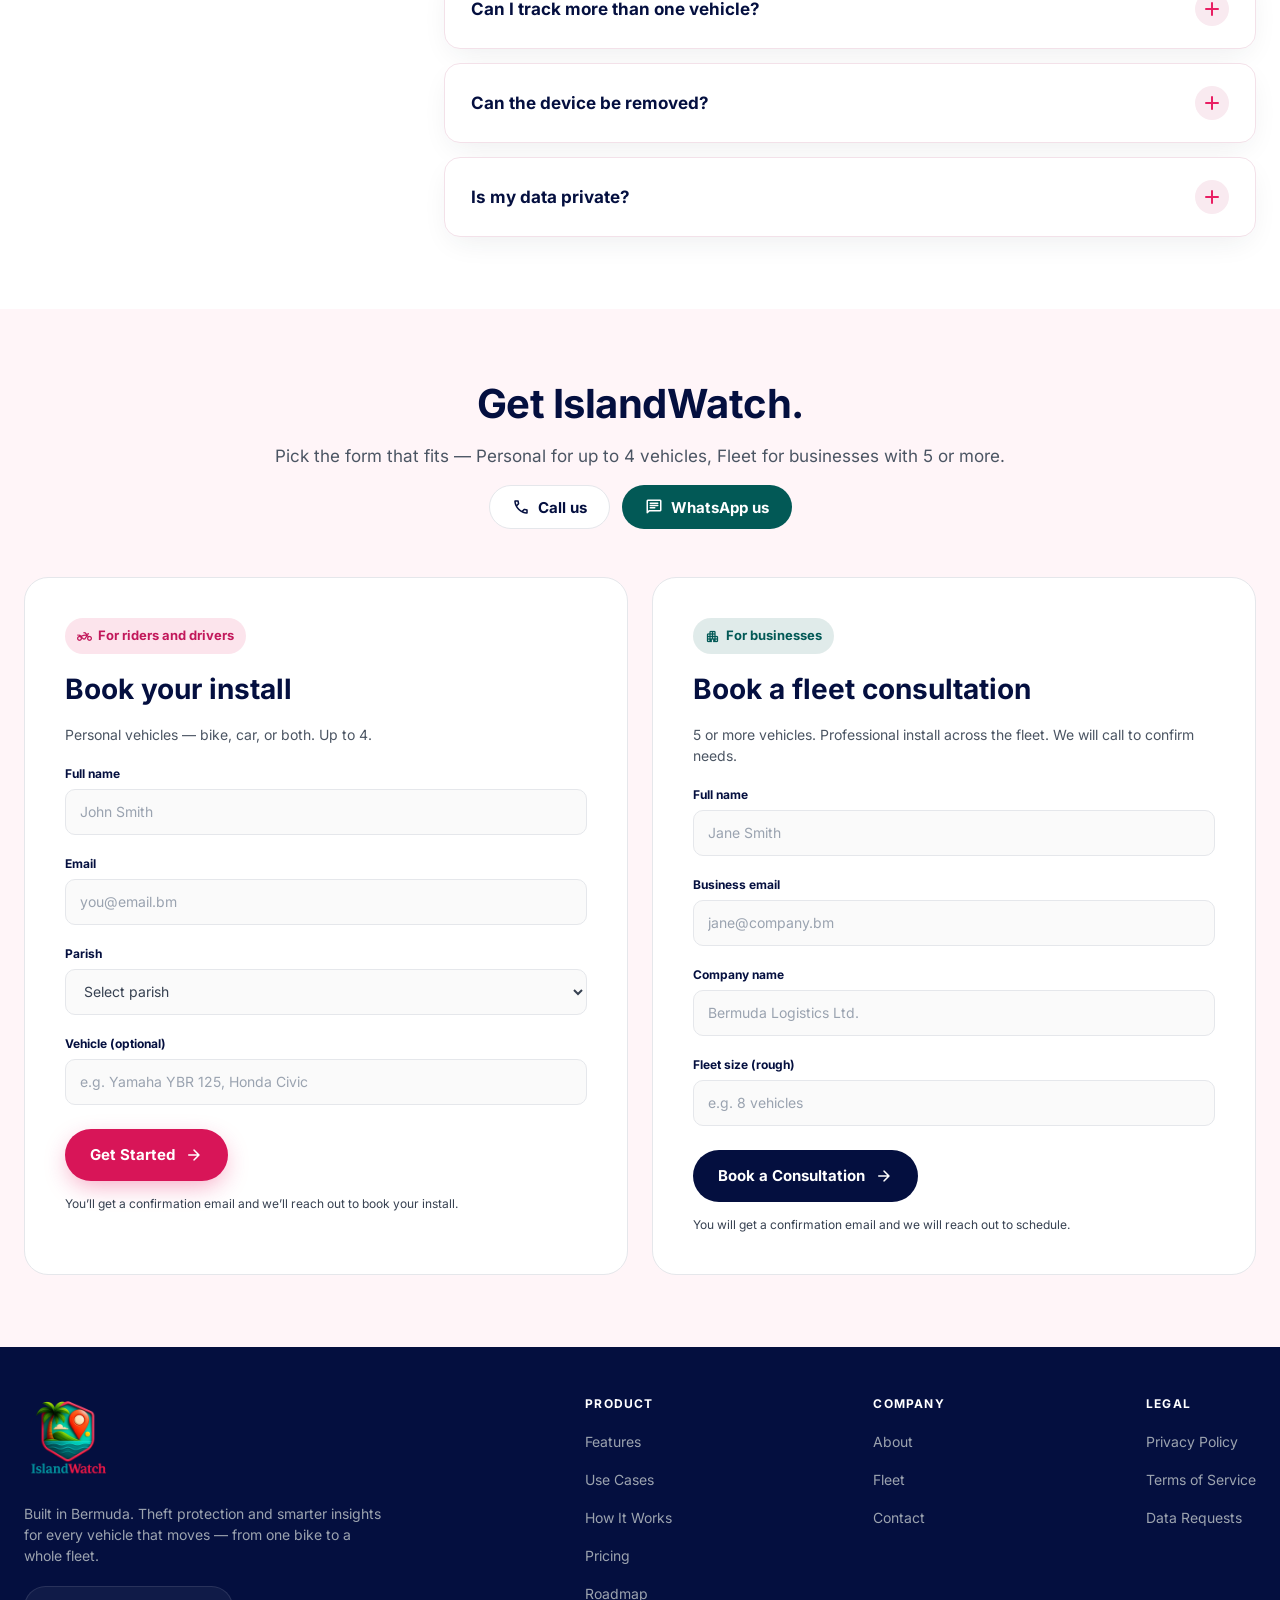
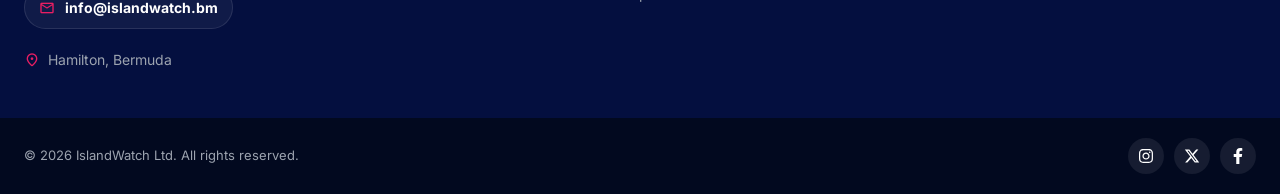
==== commit d7c5a587: "Correct explainer caption to 60 seconds Co-Authored-By: Claude Haiku 5.5 <noreply@anthropic.com> Cla" ====
--- a/index.html
+++ b/index.html
@@ -431,7 +431,7 @@
             <source src="videos/islandwatch-explainer.mp4?v=20261019" type="video/mp4" />
             Your browser can’t play this video. <a href="videos/islandwatch-explainer.mp4">Download it instead.</a>
           </video>
-          <figcaption class="demo-video__cap">Two minutes on what IslandWatch does, how the install works, and what you see in the app.</figcaption>
+          <figcaption class="demo-video__cap">Sixty seconds on what IslandWatch does, how the install works, and what you see in the app.</figcaption>
         </figure>
       </div>
 
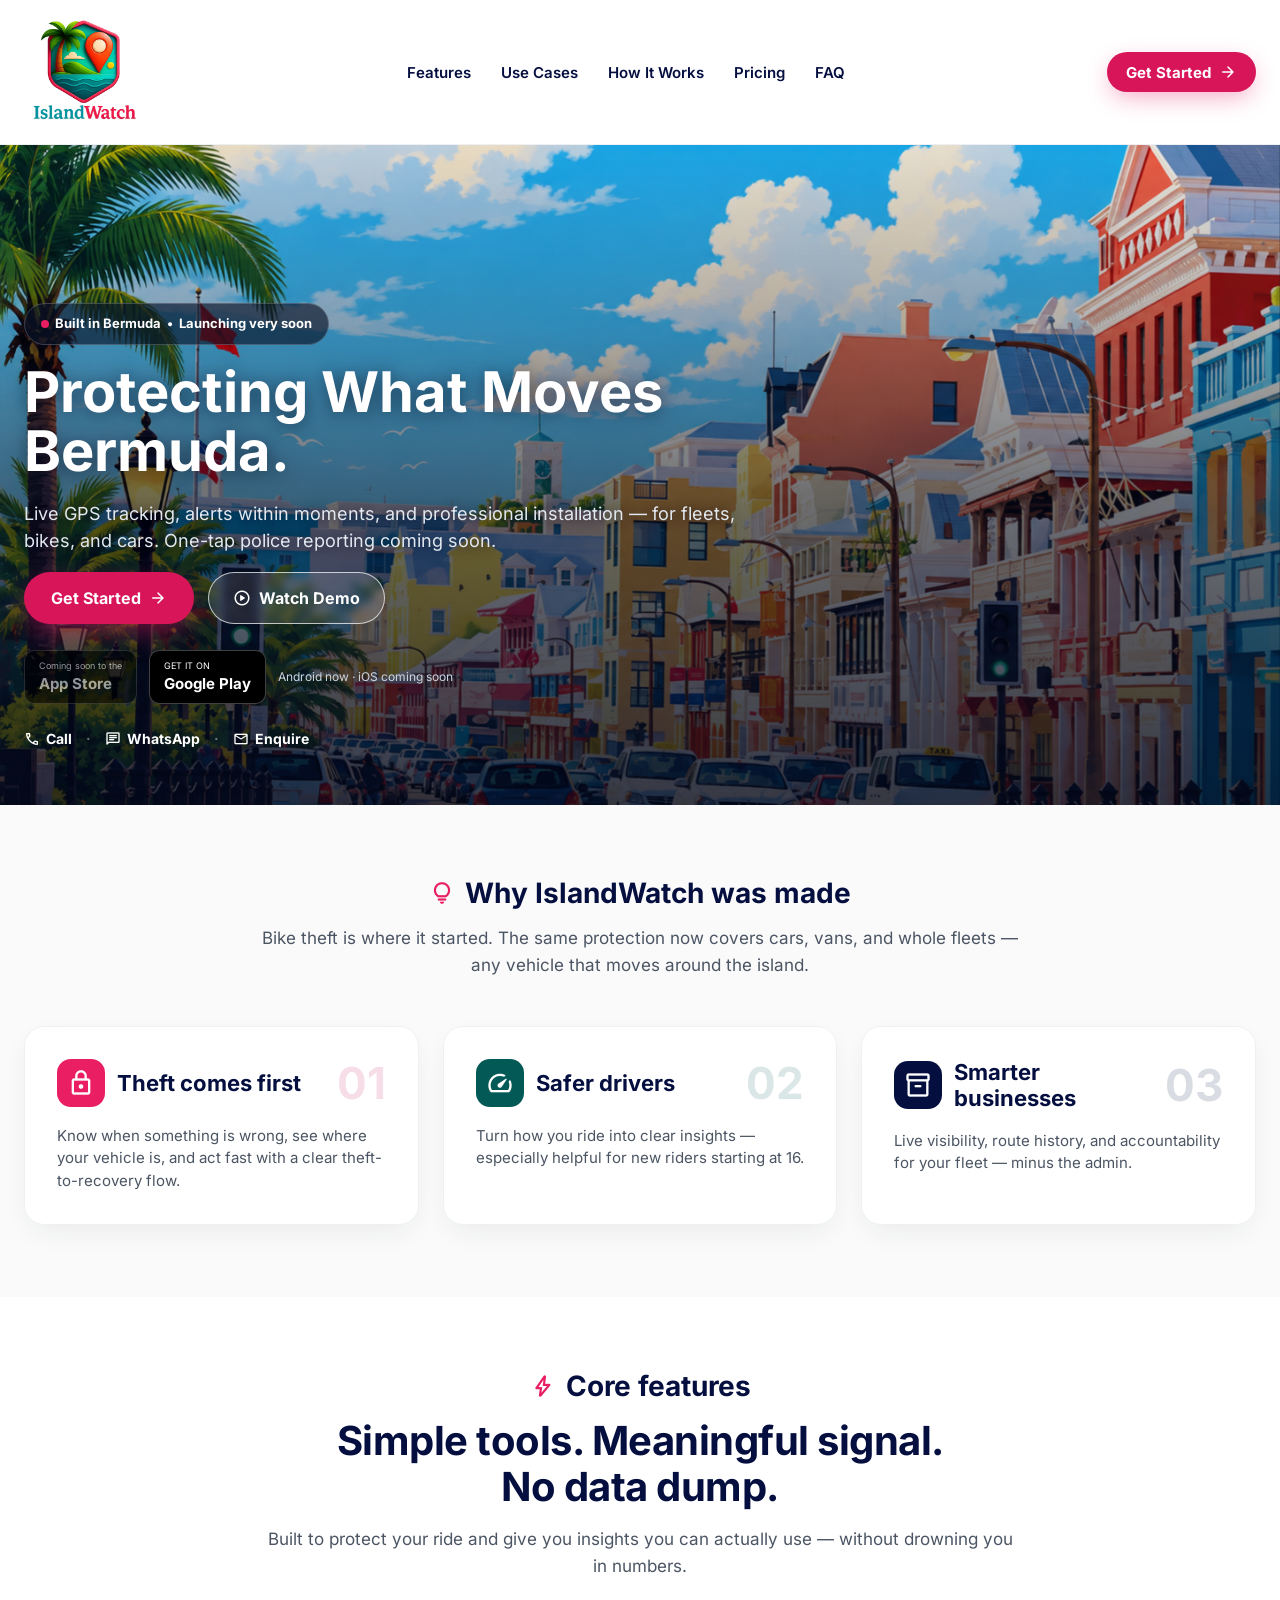
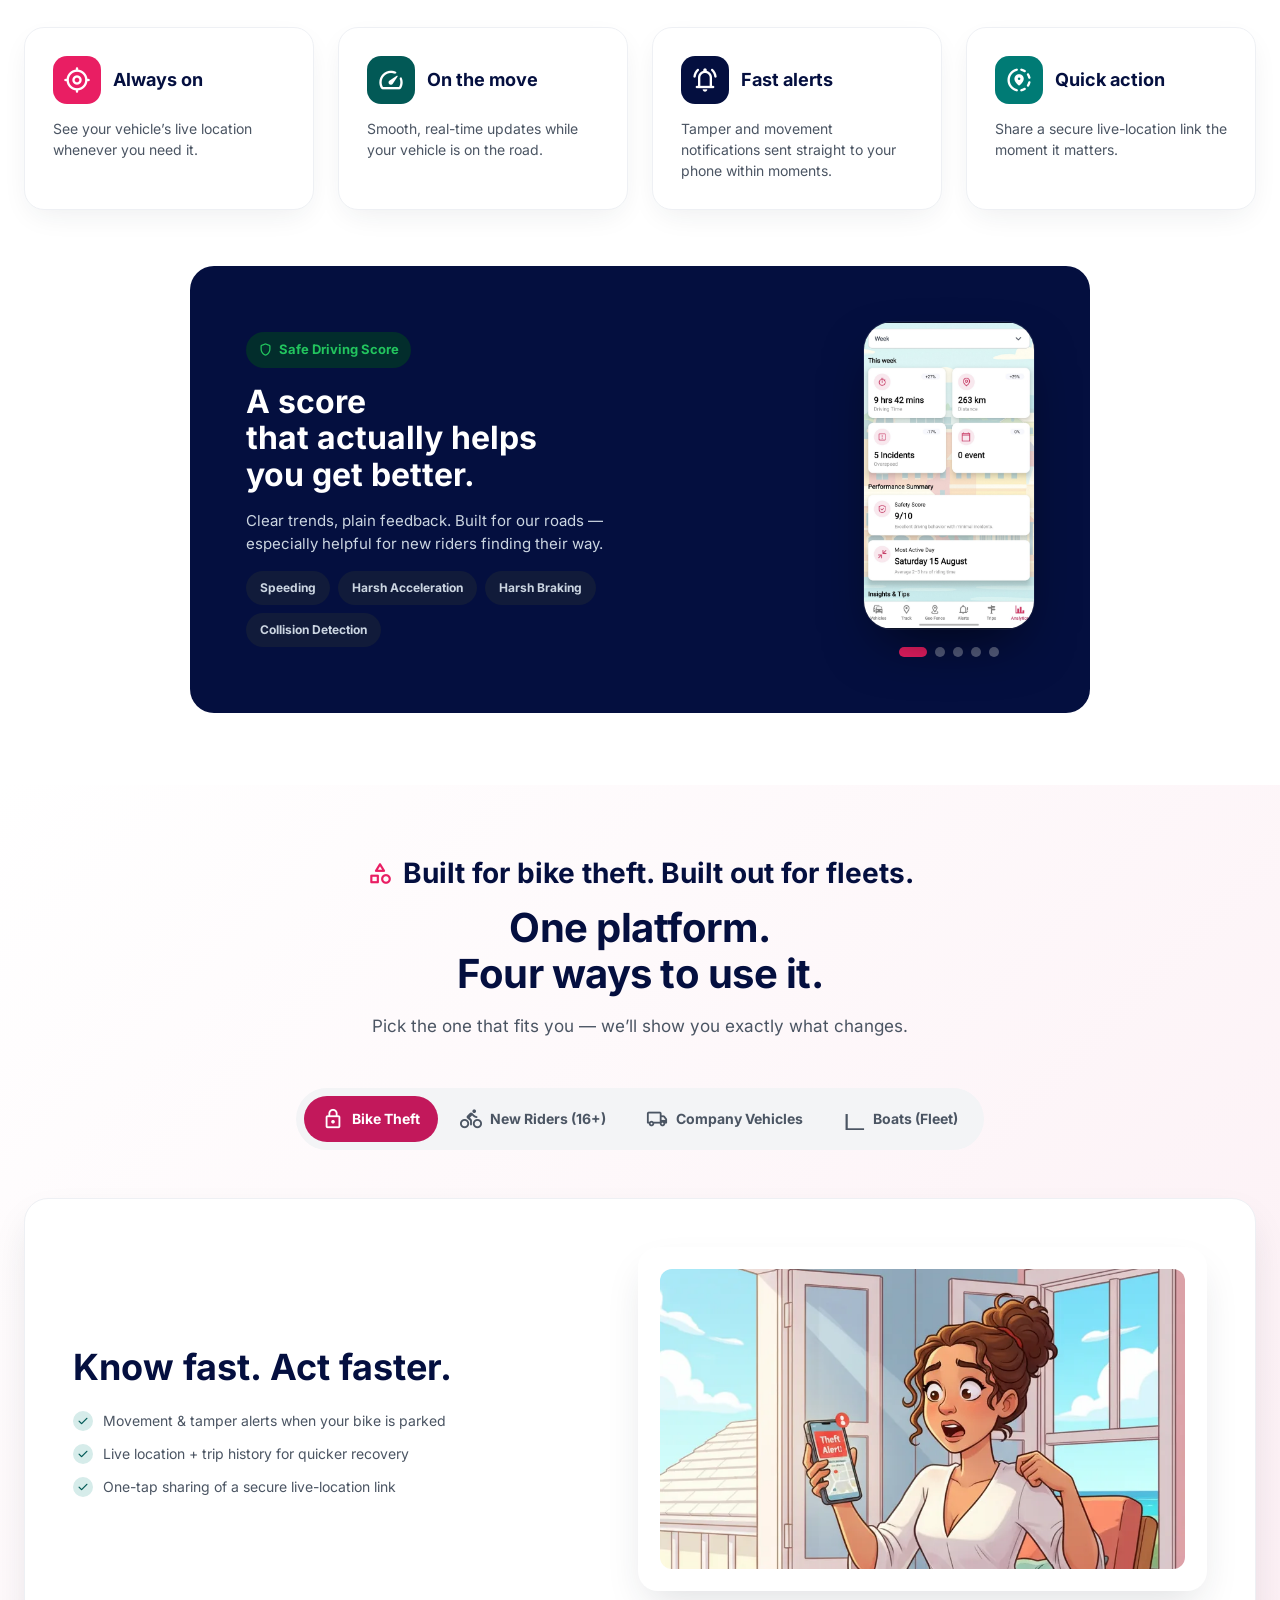
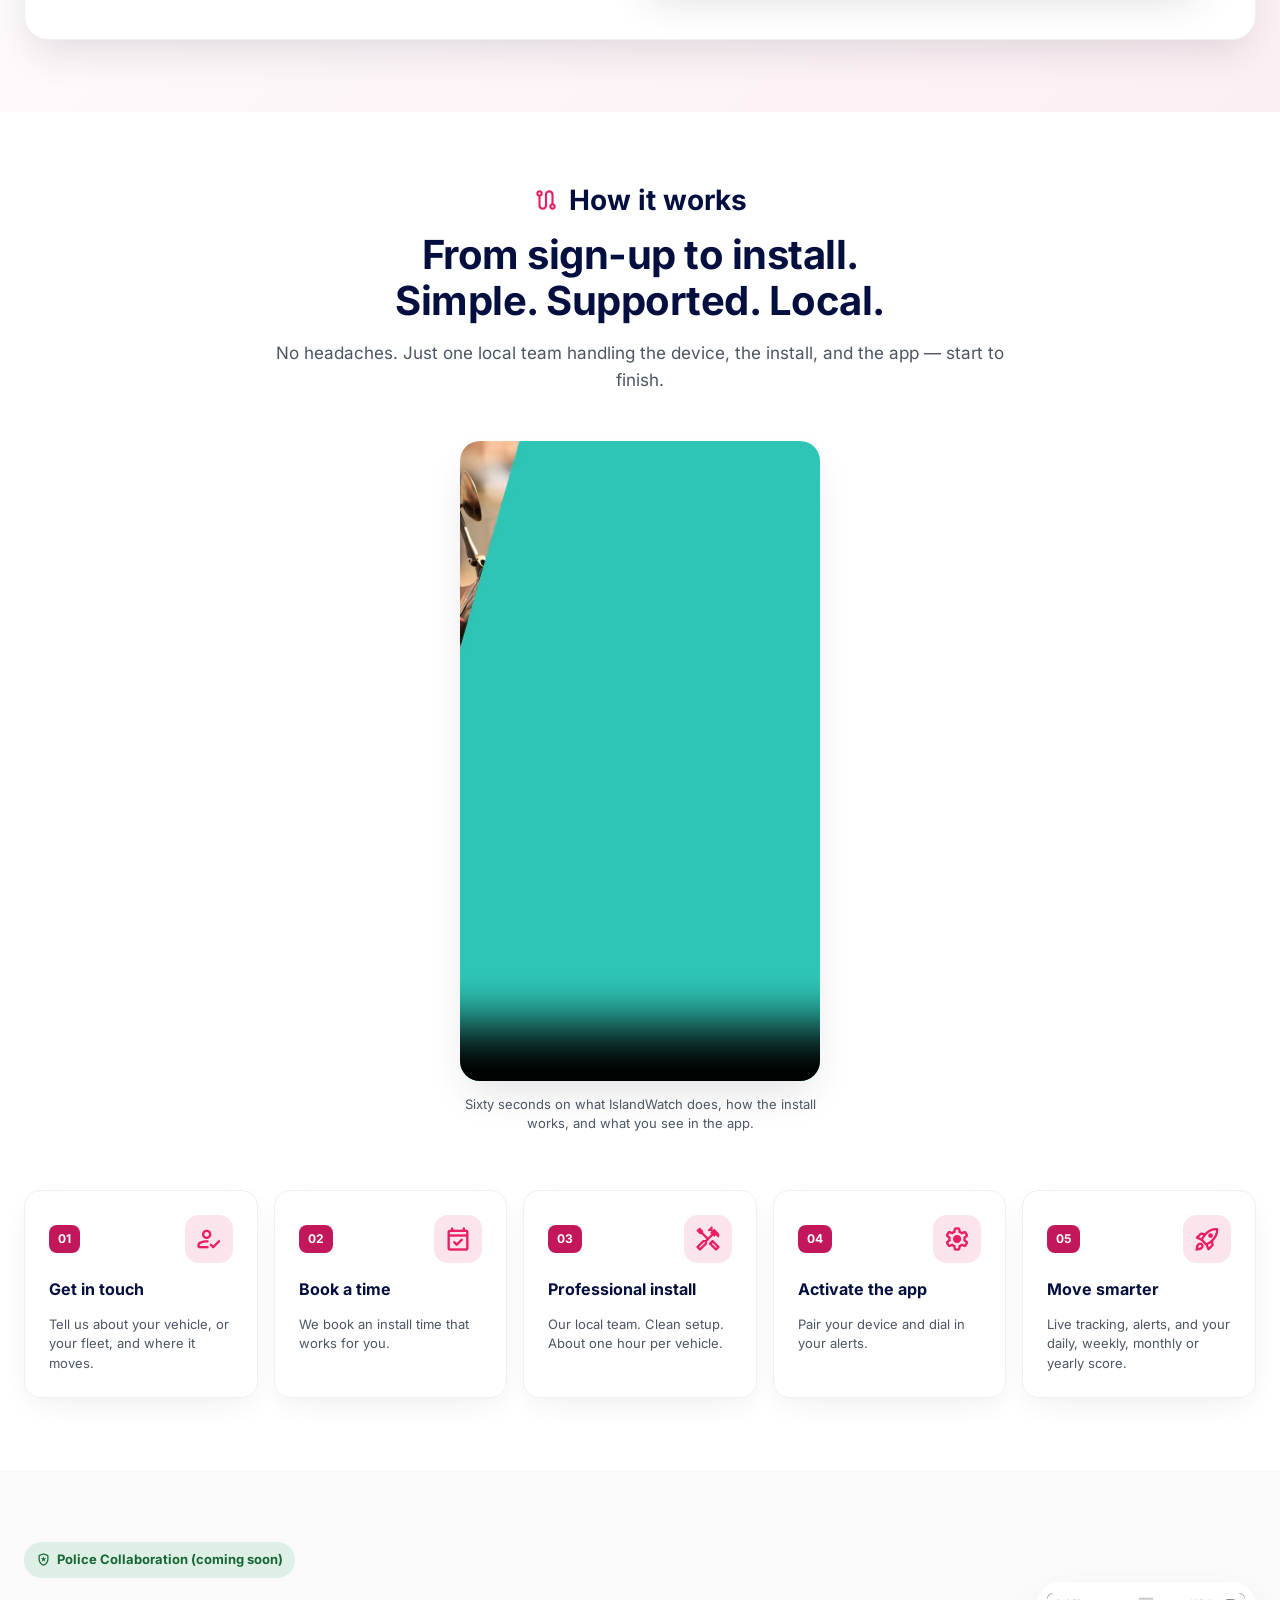
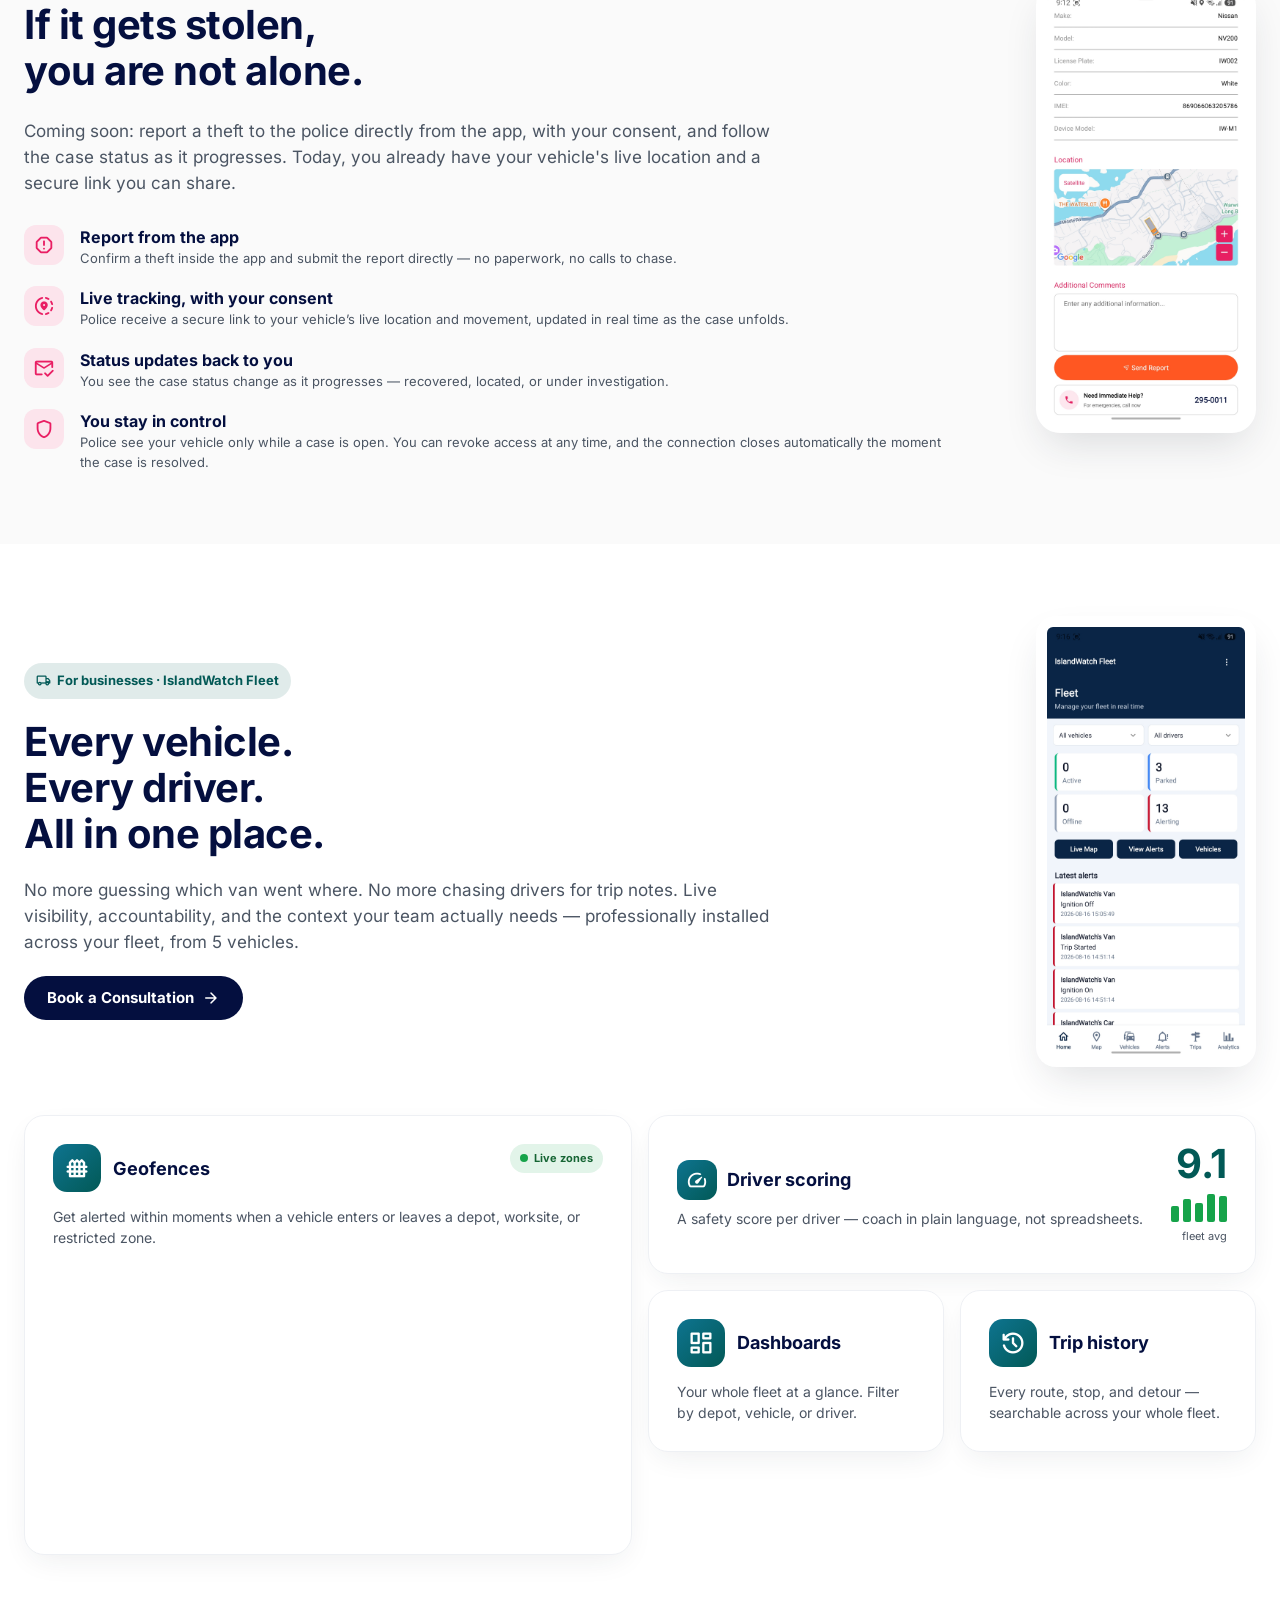
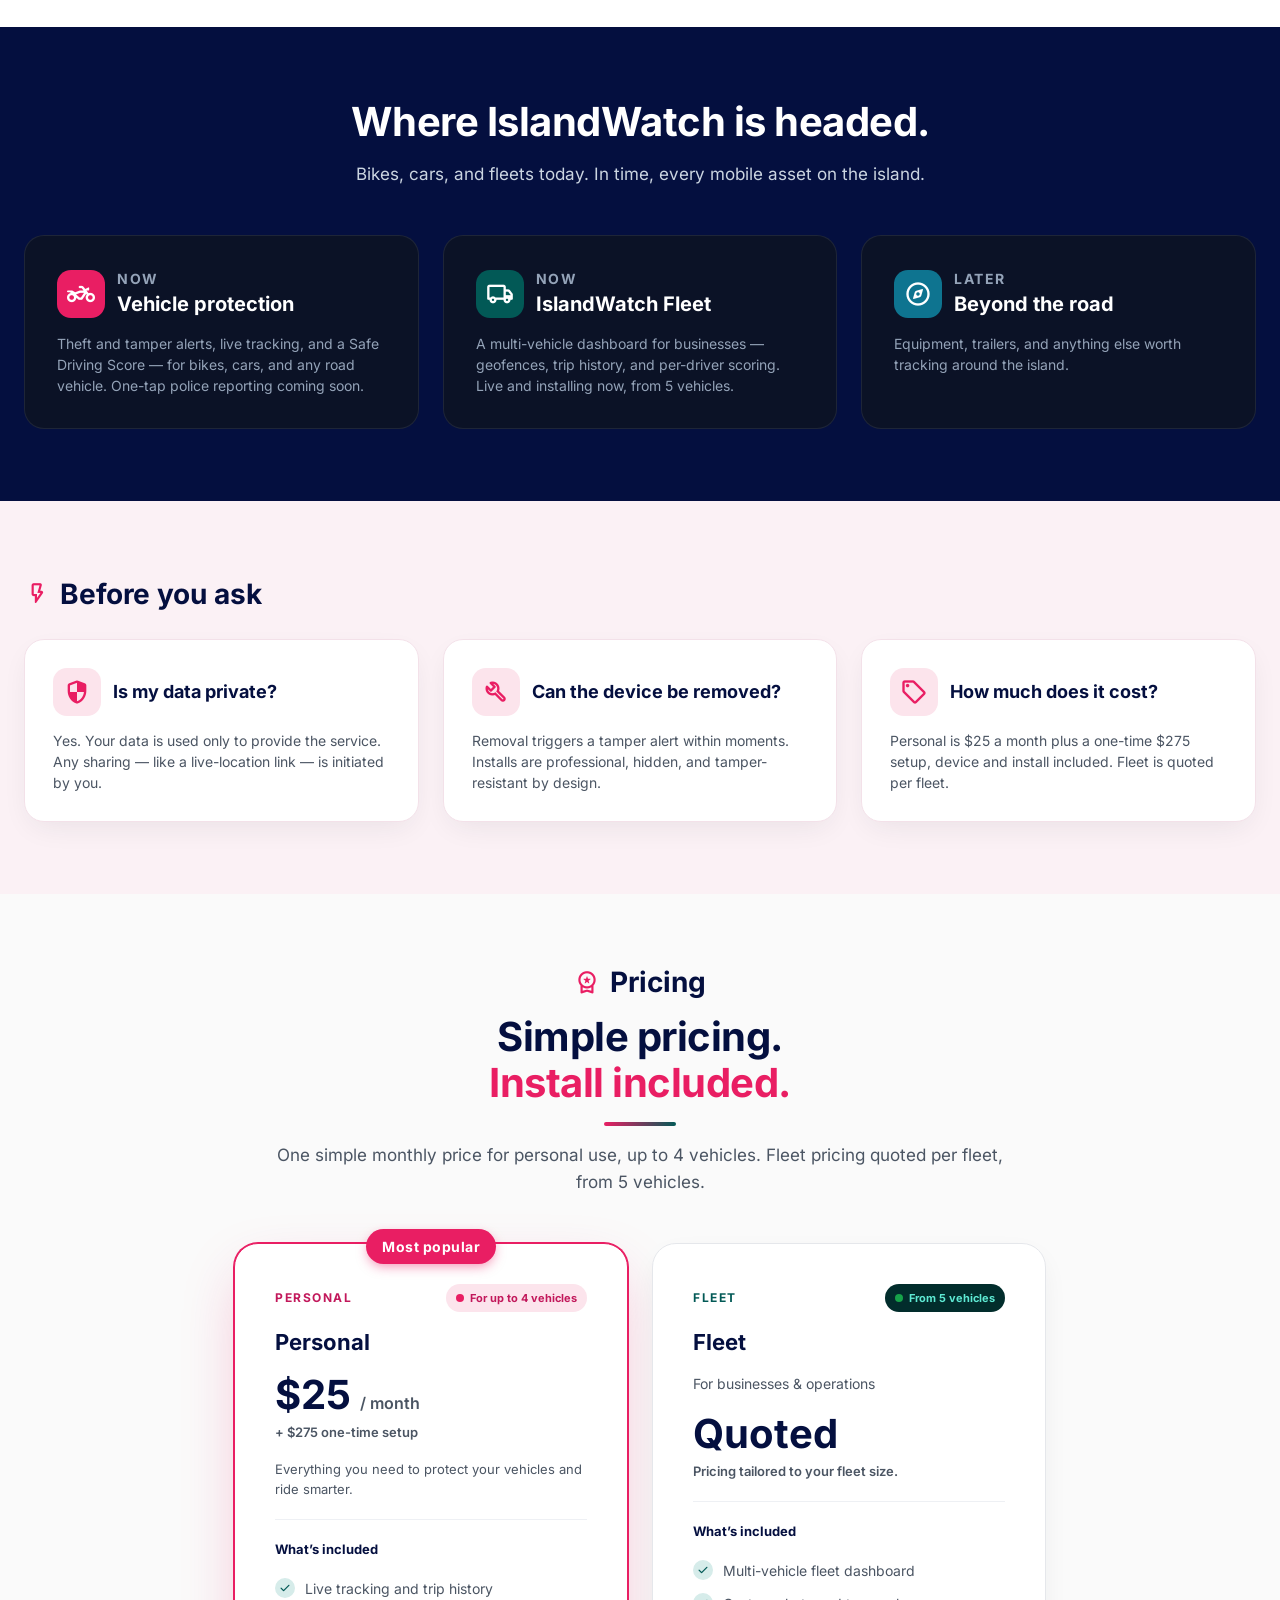
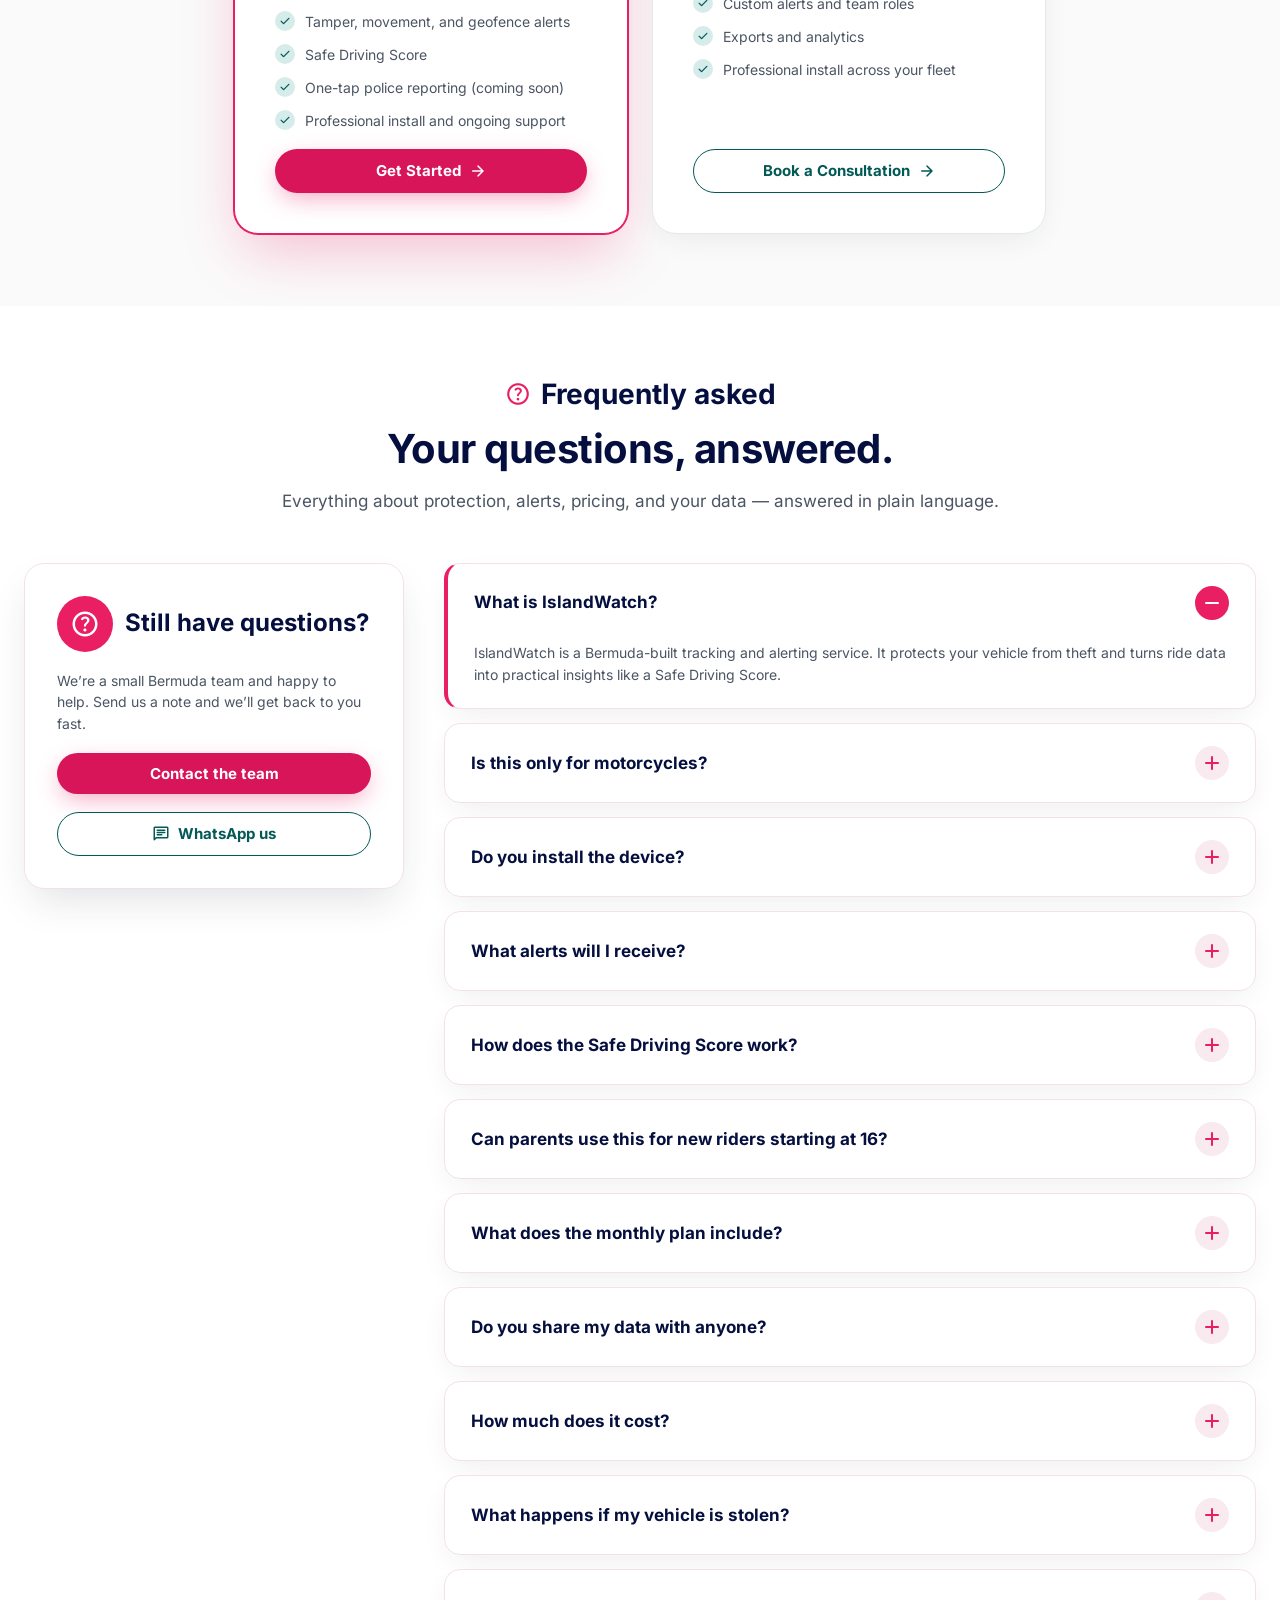
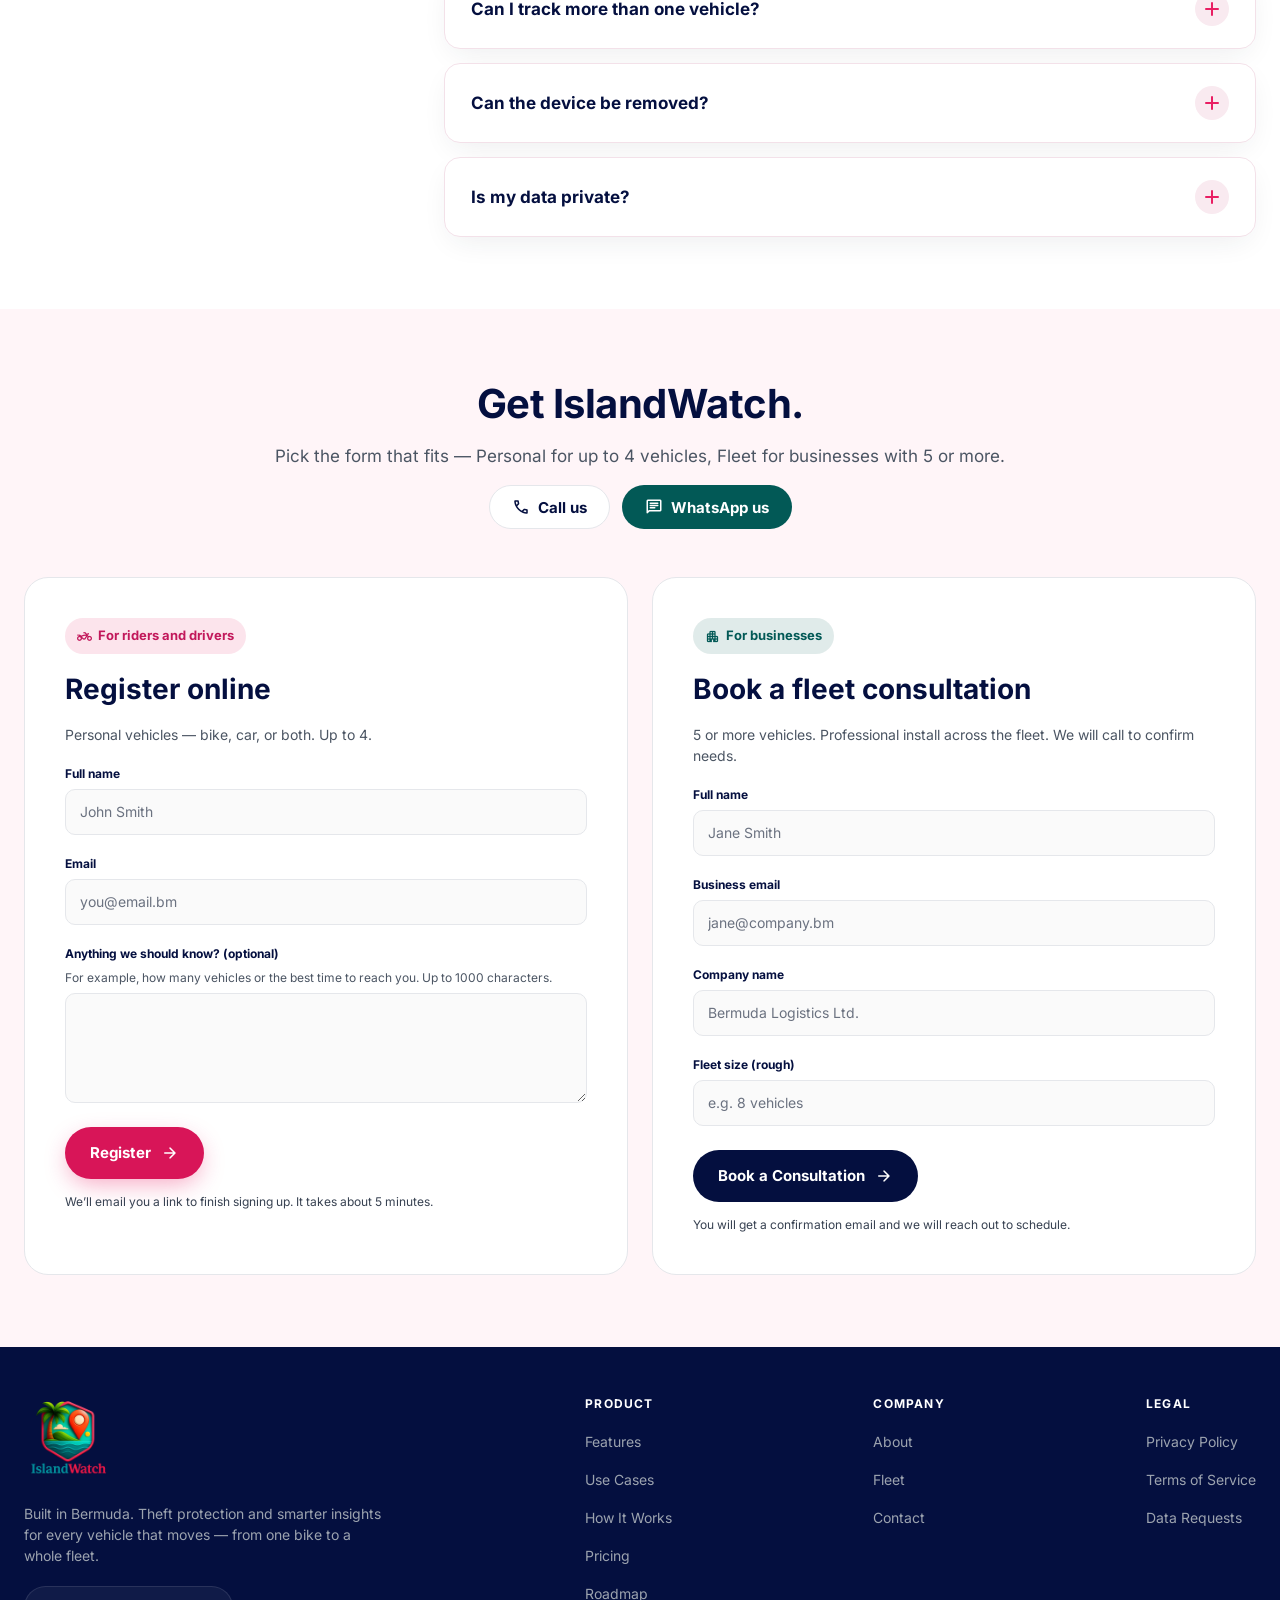
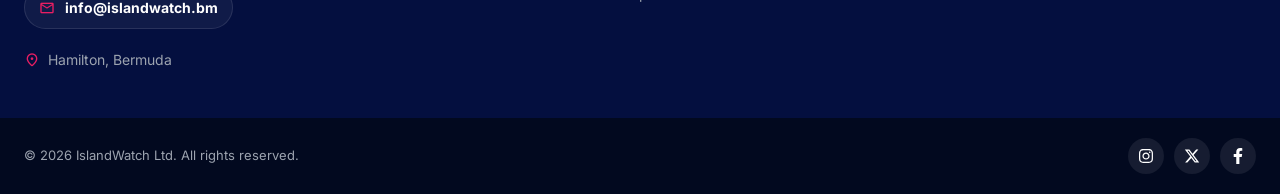
==== commit 49304917: "Personal card: Register online (name, email, description) The Personal card in "Get IslandWatch." no" ====
--- a/index.html
+++ b/index.html
@@ -37,7 +37,7 @@
   <link rel="preload" href="fonts/inter-700.woff2" as="font" type="font/woff2" crossorigin />
   <link rel="preload" href="images/iw-logo.webp?v=20260707" as="image" />
   <link rel="preload" href="images/hero-bg.webp?v=20260609" as="image" fetchpriority="high" />
-  <link rel="stylesheet" href="css/styles.css?v=20261019a" />
+  <link rel="stylesheet" href="css/styles.css?v=20261022a" />
 
   <script type="application/ld+json">
   {
@@ -741,37 +741,43 @@
       </div>
 
       <div class="container forms">
-        <form class="form-card" name="rider-waitlist" method="POST" action="thanks.html" data-netlify="true" netlify-honeypot="bot-field" aria-labelledby="rider-form-title">
+        <!-- Register online. JS (setupRegister in js/main.js) sends this to our API, which
+             emails the customer their sign-up link. Without JS, or if the API is down, the
+             form posts to Netlify as before and the office gets the email. -->
+        <form class="form-card" name="rider-waitlist" method="POST" action="thanks.html" data-netlify="true" netlify-honeypot="bot-field" aria-labelledby="rider-form-title" data-api="https://api.islandwatch.bm/api/v1/public/apply/start">
           <input type="hidden" name="form-name" value="rider-waitlist" />
           <p hidden>
             <label>Leave this field empty: <input name="bot-field" tabindex="-1" autocomplete="off" /></label>
           </p>
           <p class="pill pill--pink-soft"><span class="ms" aria-hidden="true">two_wheeler</span> For riders and drivers</p>
-          <h3 id="rider-form-title">Book your install</h3>
+          <h3 id="rider-form-title">Register online</h3>
           <p class="form-card__sub">Personal vehicles — bike, car, or both. Up to 4.</p>
-          <div class="field">
-            <label for="rider-name">Full name</label>
-            <input type="text" id="rider-name" name="name" placeholder="John Smith" autocomplete="name" required />
-          </div>
-          <div class="field">
-            <label for="rider-email">Email</label>
-            <input type="email" id="rider-email" name="email" placeholder="you@email.bm" autocomplete="email" required />
-          </div>
-          <div class="field">
-            <label for="rider-parish">Parish</label>
-            <select id="rider-parish" name="parish" required>
-              <option value="" selected>Select parish</option>
-              <option>Sandys</option><option>Southampton</option><option>Warwick</option>
-              <option>Paget</option><option>Pembroke</option><option>Devonshire</option>
-              <option>Smith's</option><option>Hamilton</option><option>St. George's</option>
-            </select>
-          </div>
-          <div class="field">
-            <label for="rider-bike">Vehicle (optional)</label>
-            <input type="text" id="rider-bike" name="bike" placeholder="e.g. Yamaha YBR 125, Honda Civic" />
-          </div>
-          <button class="btn btn-primary" type="submit">Get Started <span class="ms" aria-hidden="true">arrow_forward</span></button>
-          <p class="form-card__note">You’ll get a confirmation email and we’ll reach out to book your install.</p>
+          <div class="form-card__fields" data-register-fields>
+            <div class="field">
+              <label for="rider-name">Full name</label>
+              <input type="text" id="rider-name" name="name" placeholder="John Smith" autocomplete="name" maxlength="100" required />
+              <p class="field__error" id="rider-name-error"></p>
+            </div>
+            <div class="field">
+              <label for="rider-email">Email</label>
+              <input type="email" id="rider-email" name="email" placeholder="you@email.bm" autocomplete="email" maxlength="254" required />
+              <p class="field__error" id="rider-email-error"></p>
+            </div>
+            <div class="field">
+              <label for="rider-description">Anything we should know? (optional)</label>
+              <p class="field__hint" id="rider-description-hint">For example, how many vehicles or the best time to reach you. Up to 1000 characters.</p>
+              <textarea id="rider-description" name="description" rows="4" maxlength="1000" aria-describedby="rider-description-hint"></textarea>
+              <p class="field__error" id="rider-description-error"></p>
+            </div>
+            <p class="form-card__alert" role="alert" data-register-alert></p>
+            <button class="btn btn-primary" type="submit">Register <span class="ms" aria-hidden="true">arrow_forward</span></button>
+            <p class="sr-only" role="status" data-register-status></p>
+            <p class="form-card__note">We’ll email you a link to finish signing up. It takes about 5 minutes.</p>
+          </div>
+          <div class="form-card__done" data-register-done hidden>
+            <h3 tabindex="-1">Check your email</h3>
+            <p>We’ve sent a link to <strong data-register-email></strong> to finish signing up. If it isn’t there in a few minutes, check your spam folder.</p>
+          </div>
         </form>
 
         <form class="form-card" name="fleet-consultation" method="POST" action="thanks.html" data-netlify="true" netlify-honeypot="bot-field" aria-labelledby="fleet-form-title">
@@ -856,6 +862,6 @@
   </footer>
 
   <!-- Demo video popup -->
-  <script src="js/main.js?v=20260920a"></script>
+  <script src="js/main.js?v=20261022b"></script>
 </body>
 </html>
--- a/css/styles.css
+++ b/css/styles.css
@@ -723,14 +723,31 @@
 .form-card__sub{color:var(--body); font-size:14px;}
 .field{display:flex; flex-direction:column; gap:6px; margin-top:6px;}
 .field label{color:var(--navy); font-size:12px; font-weight:700;}
-.field input,.field select{
+.field input,.field select,.field textarea{
   width:100%; height:46px; padding:0 14px; border:1px solid var(--border); border-radius:10px;
   background:var(--bg-alt); color:var(--body-2); font-size:14px; font-family:inherit;
 }
-.field input::placeholder{color:#9aa3b0;}
-.field input:focus,.field select:focus{outline:2px solid var(--pink-dark); outline-offset:1px; border-color:var(--pink-dark); box-shadow:0 0 0 3px rgba(233,30,99,.15);}
+.field textarea{height:auto; min-height:96px; padding:12px 14px; line-height:1.5; resize:vertical;}
+.field input::placeholder{color:#6B7280;} /* 4.6:1 on --bg-alt; #9aa3b0 was 2.5:1 */
+.field input:focus,.field select:focus,.field textarea:focus{outline:2px solid var(--pink-dark); outline-offset:1px; border-color:var(--pink-dark); box-shadow:0 0 0 3px rgba(233,30,99,.15);}
 .form-card .btn{margin-top:10px; align-self:flex-start; padding:16px 24px; gap:10px;}
 .form-card__note{color:var(--body-2); font-size:12px;}
+
+/* Register card (setupRegister in js/main.js). Error red #B91C1C is 6.5:1 on white. */
+.form-card__fields{display:flex; flex-direction:column; gap:14px;}
+.form-card__fields[hidden],.form-card__done[hidden]{display:none;}
+.field__hint{color:var(--body); font-size:12px;}
+.field__error{color:#B91C1C; font-size:12px; font-weight:600;}
+.field__error:empty{display:none;}
+.field [aria-invalid="true"]{border-color:#B91C1C;}
+/* Kept in the layout while empty (no display:none) so role="alert" stays reliable. */
+.form-card__alert{color:#B91C1C; font-size:14px; font-weight:600;}
+.form-card__alert:empty{position:absolute; width:1px; height:1px; overflow:hidden;}
+/* No opacity: it would drop the white label below 4.5:1 on the pink button. */
+.form-card__fields .btn[aria-disabled="true"]{cursor:progress; transform:none;}
+.form-card__done{display:flex; flex-direction:column; gap:10px; color:var(--body-2); font-size:15px; line-height:1.5;}
+.form-card__done h3{color:var(--navy); font-size:24px; font-weight:700;}
+.form-card__done strong{color:var(--navy); overflow-wrap:anywhere;}
 
 /* ---------- Footer ---------- */
 .site-footer{background:#040F3F; color:#fff;}
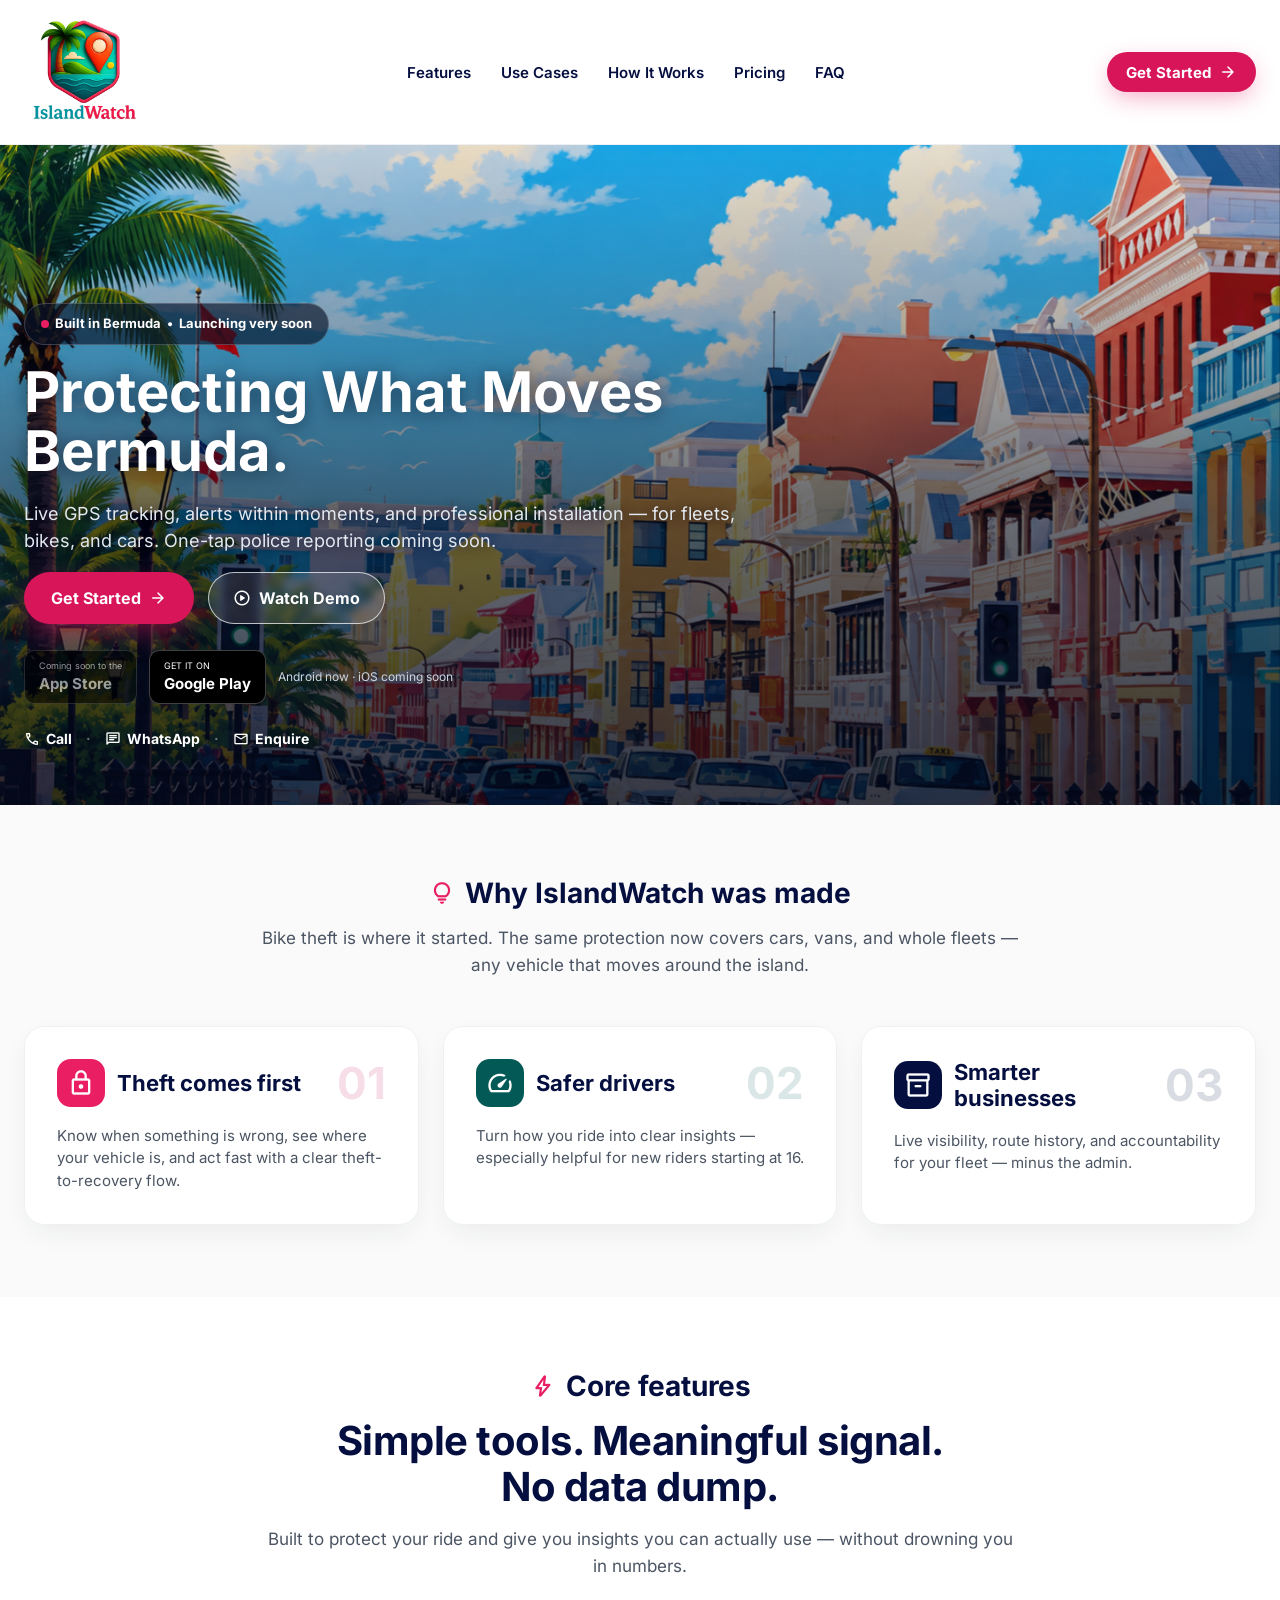
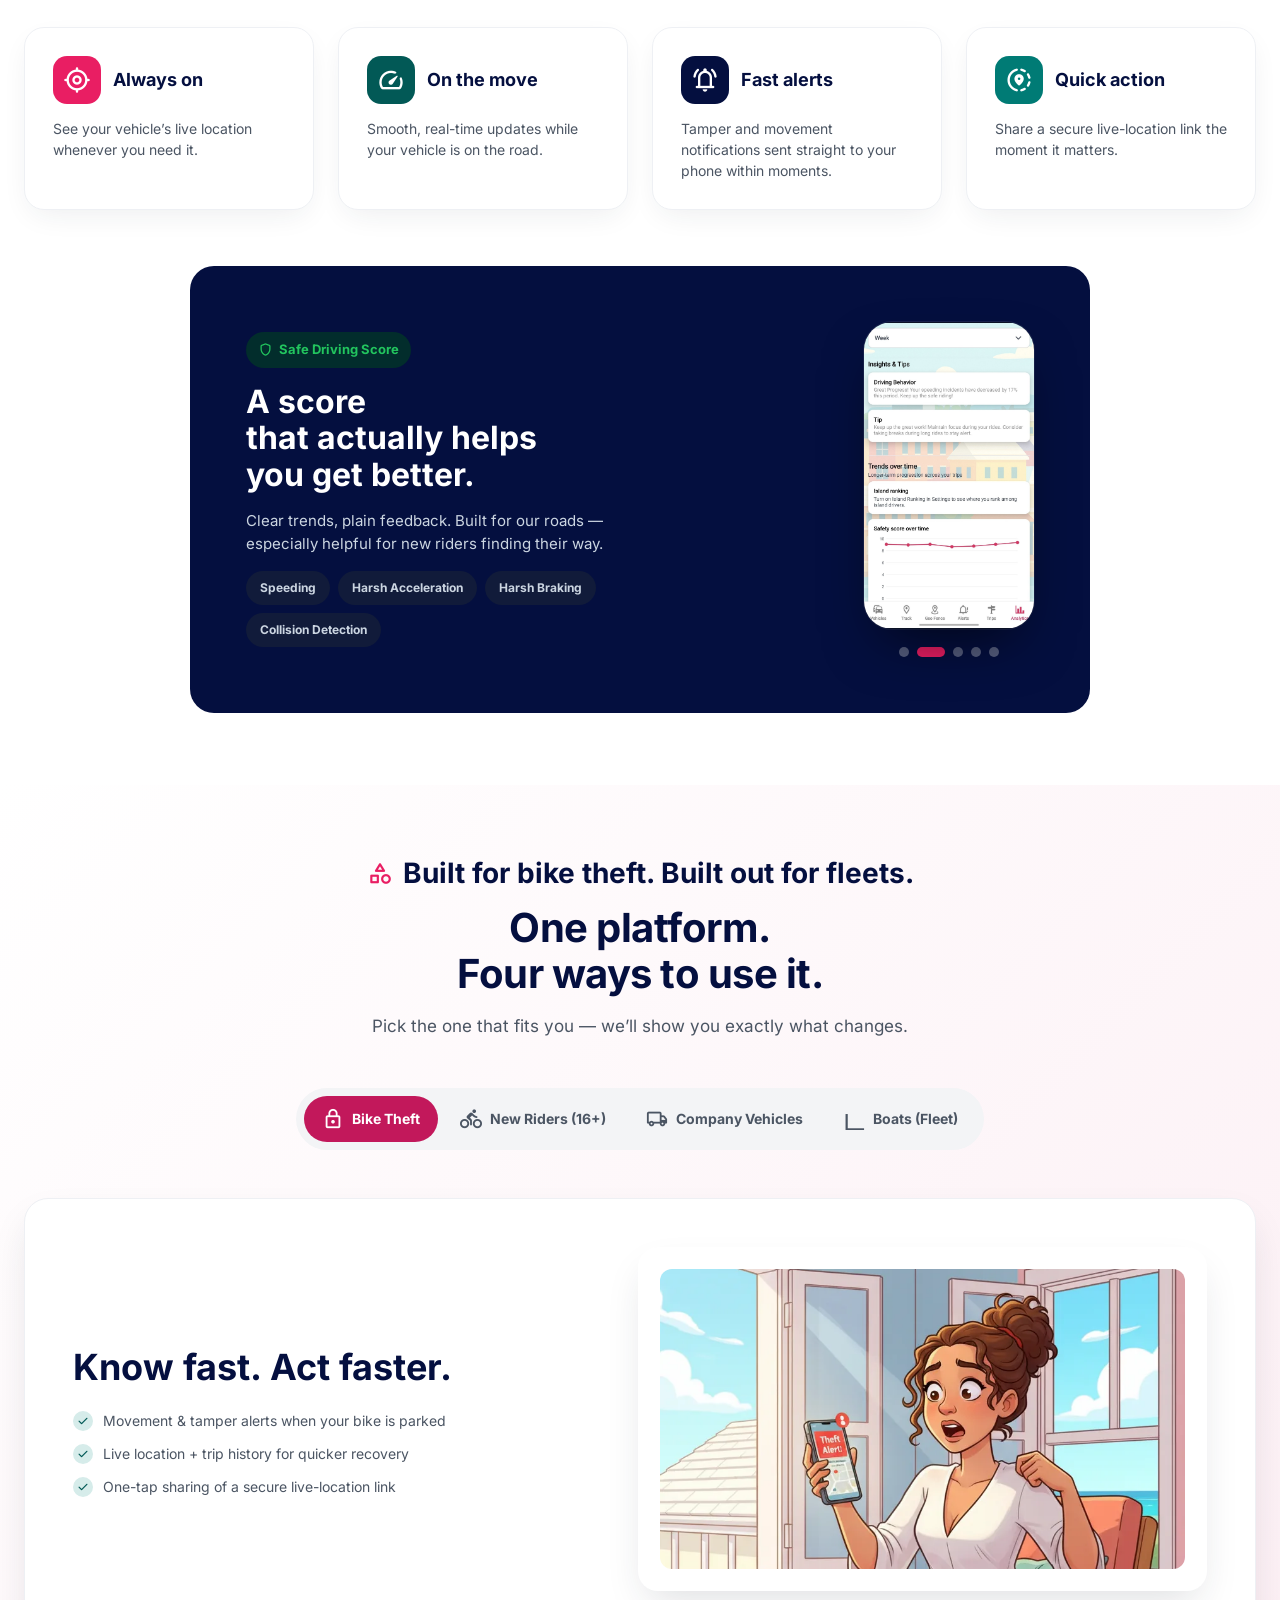
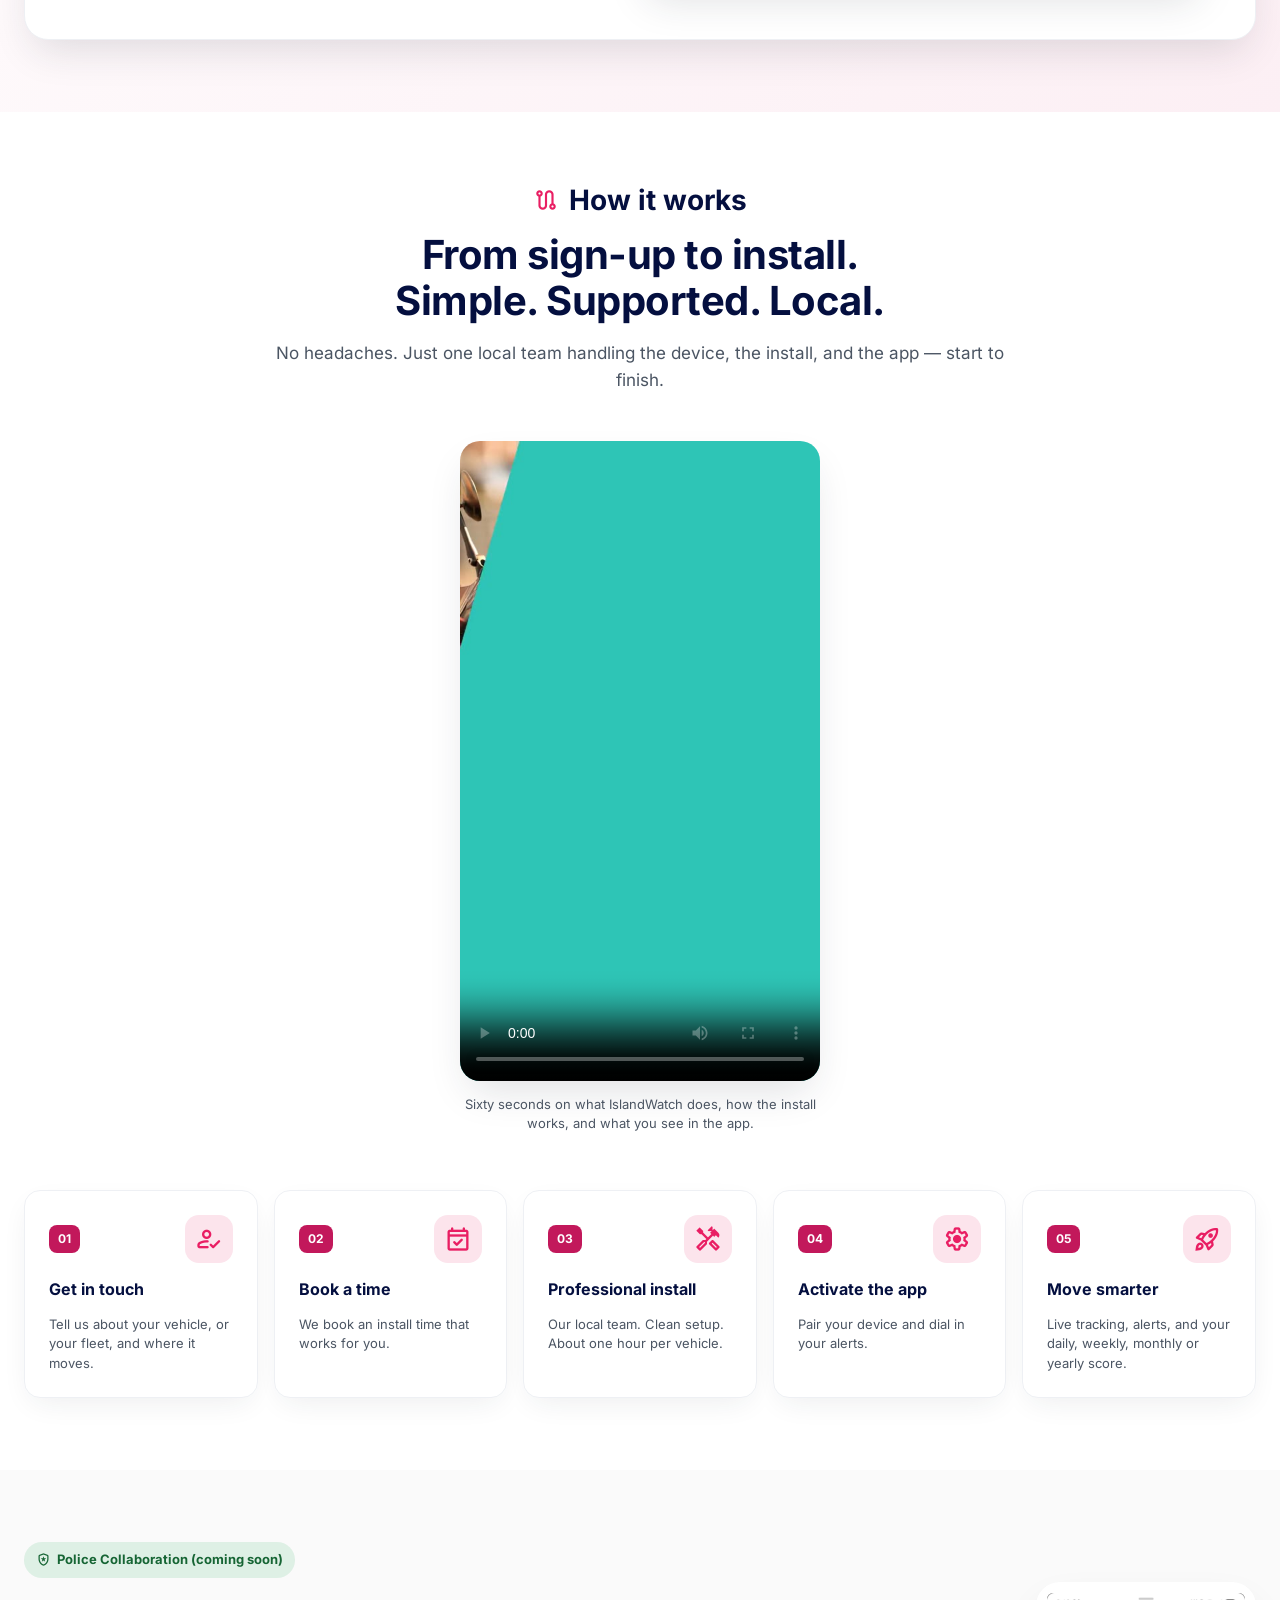
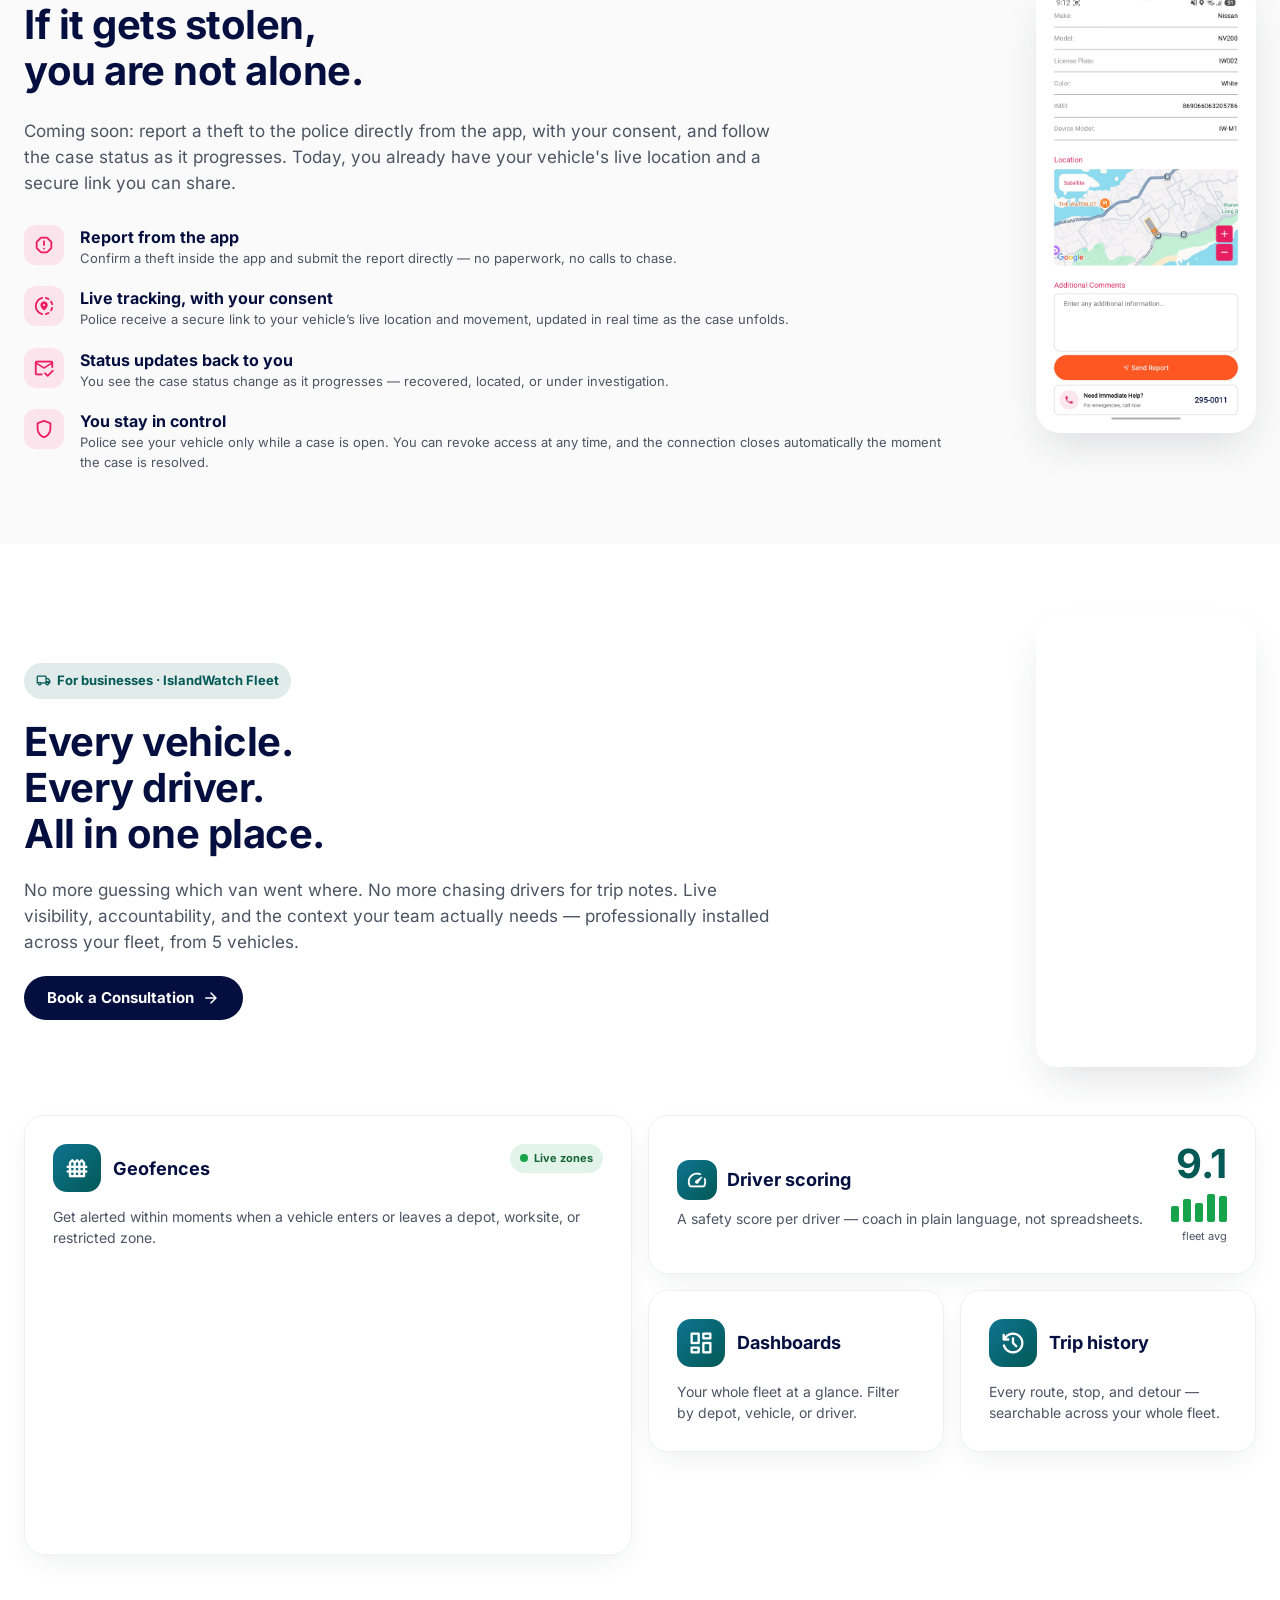
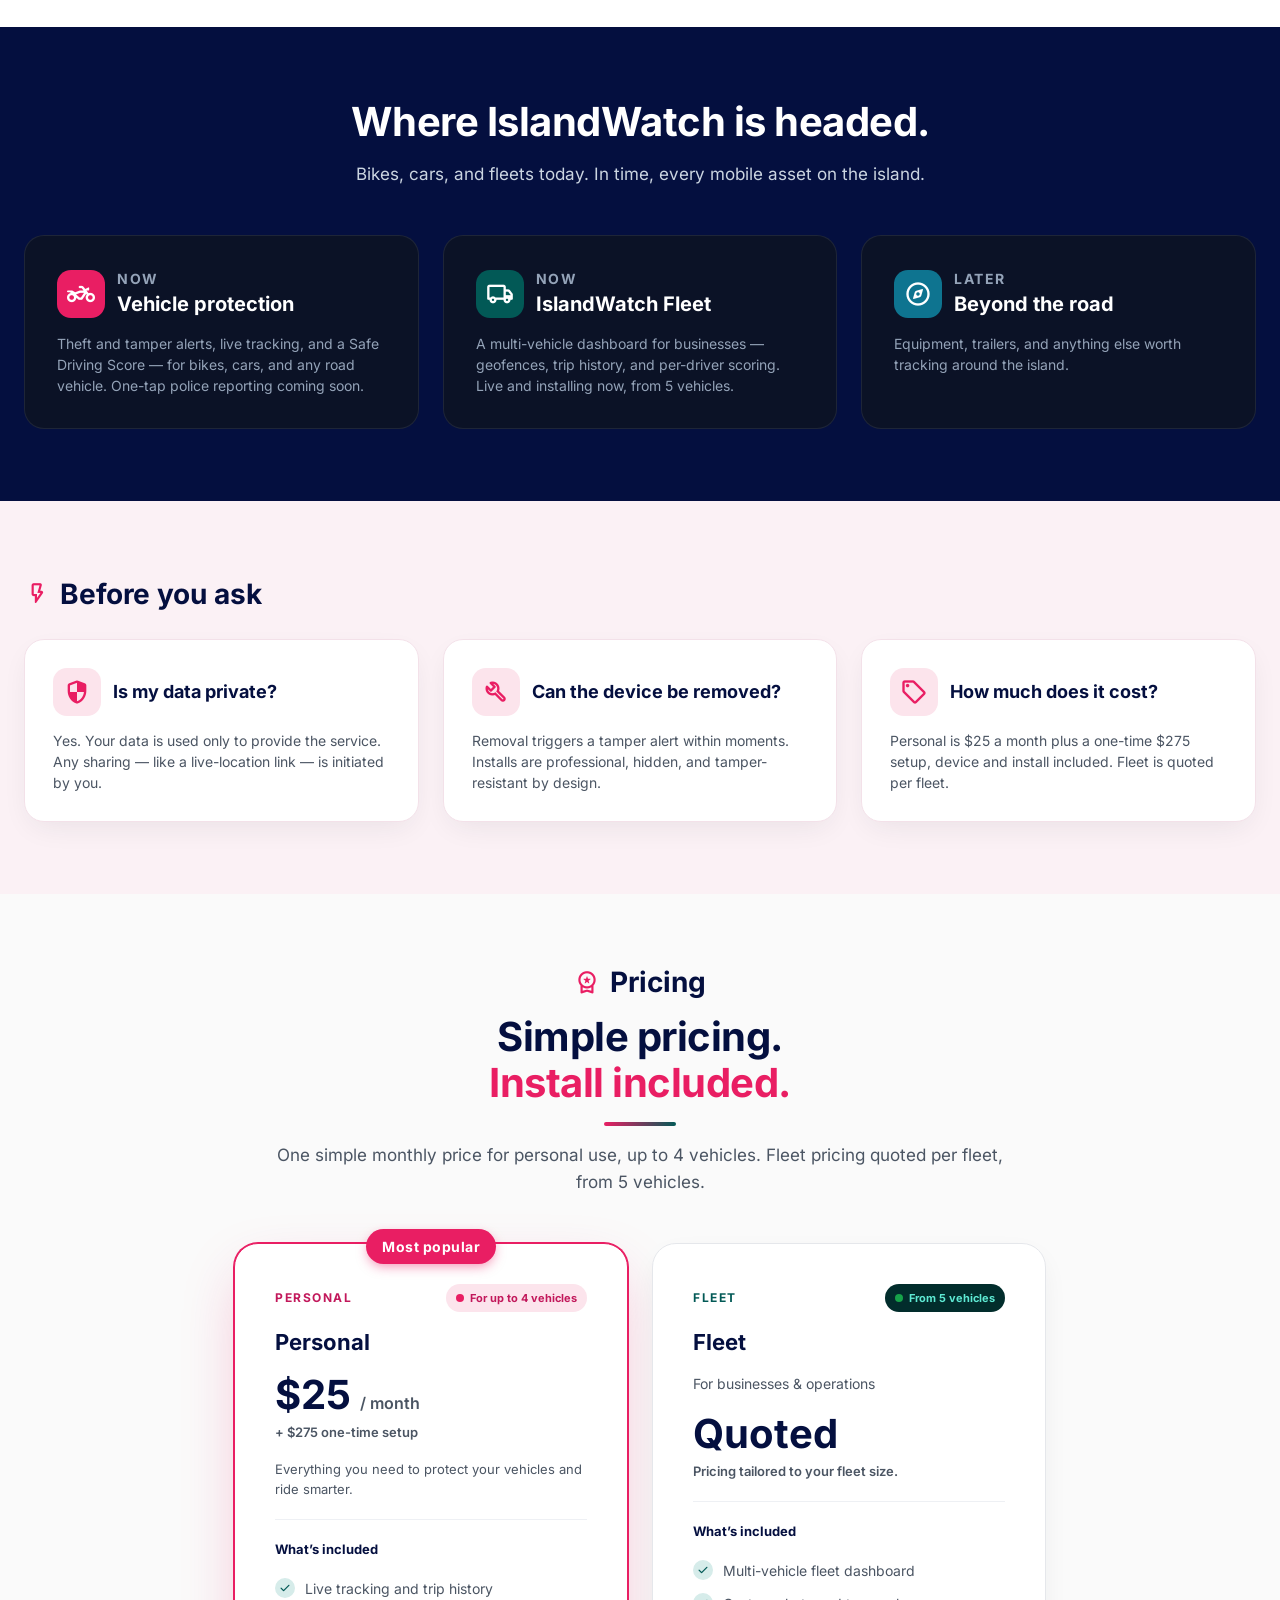
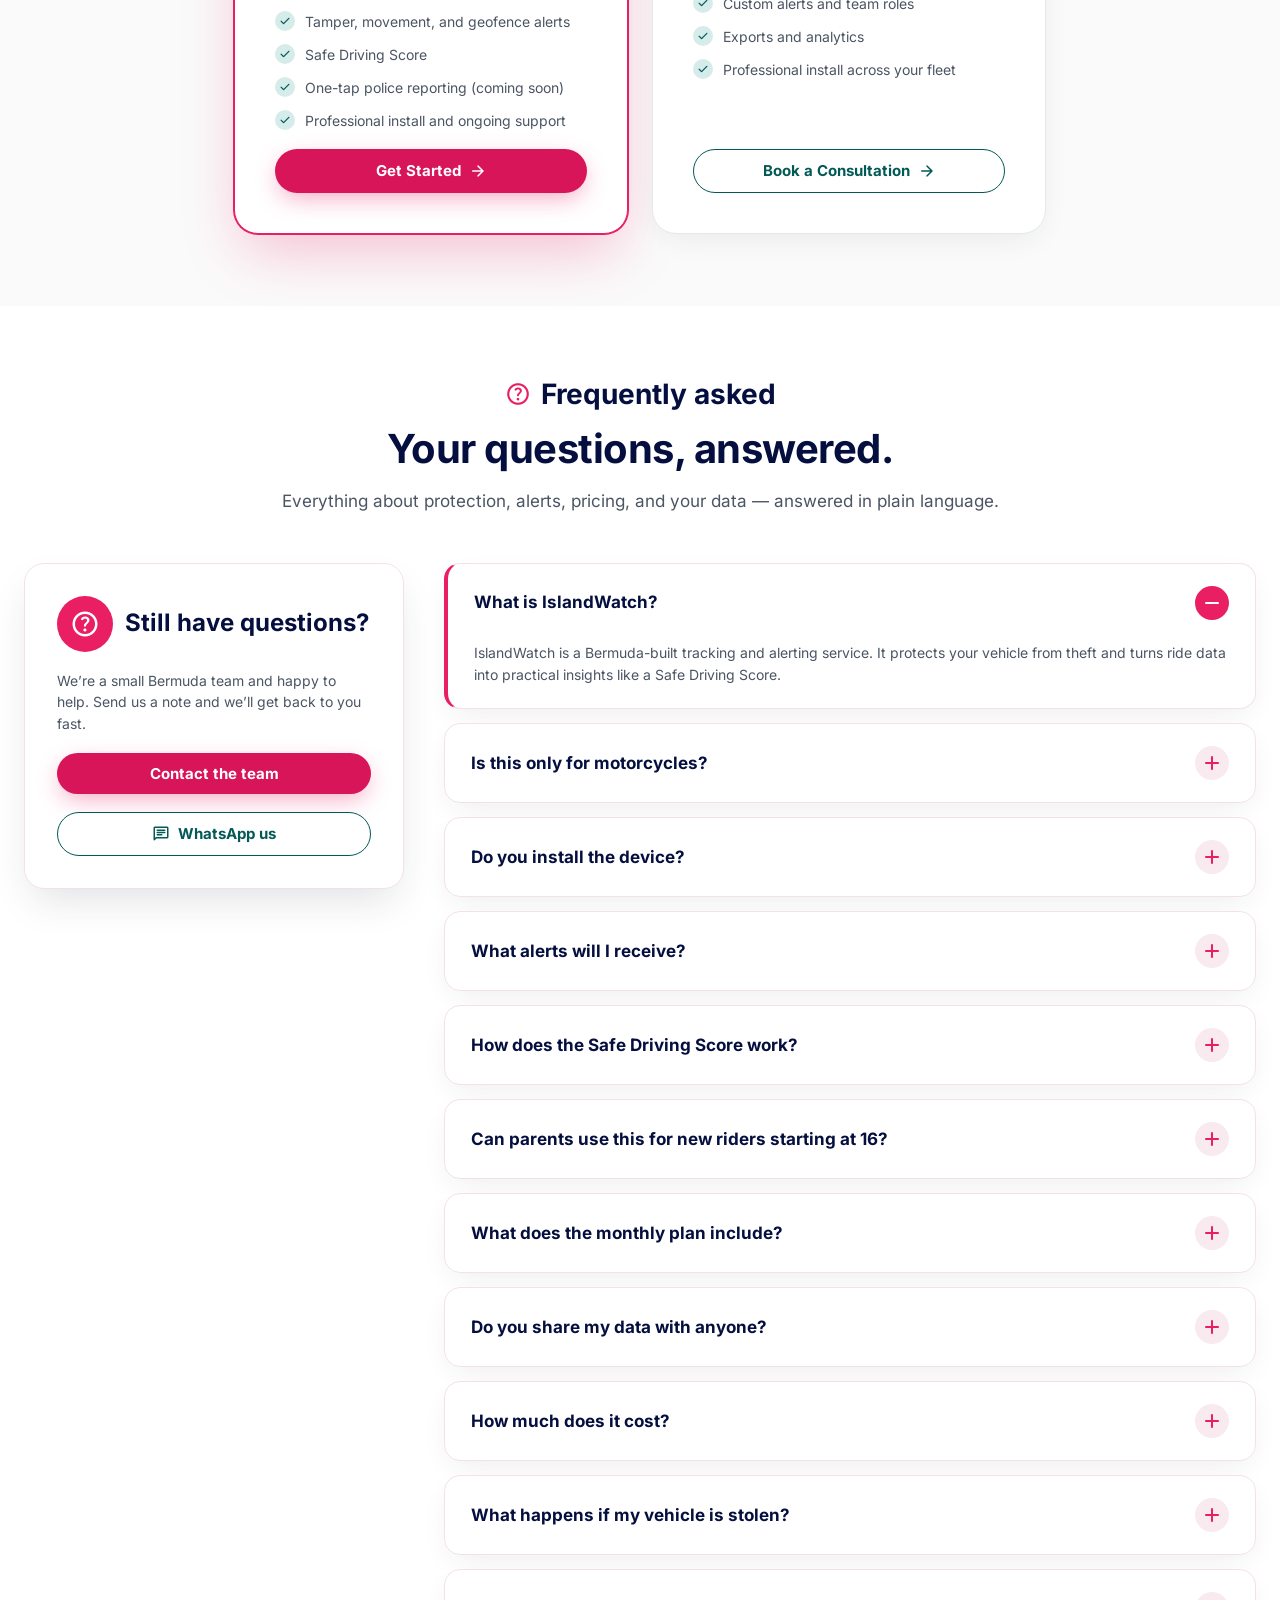
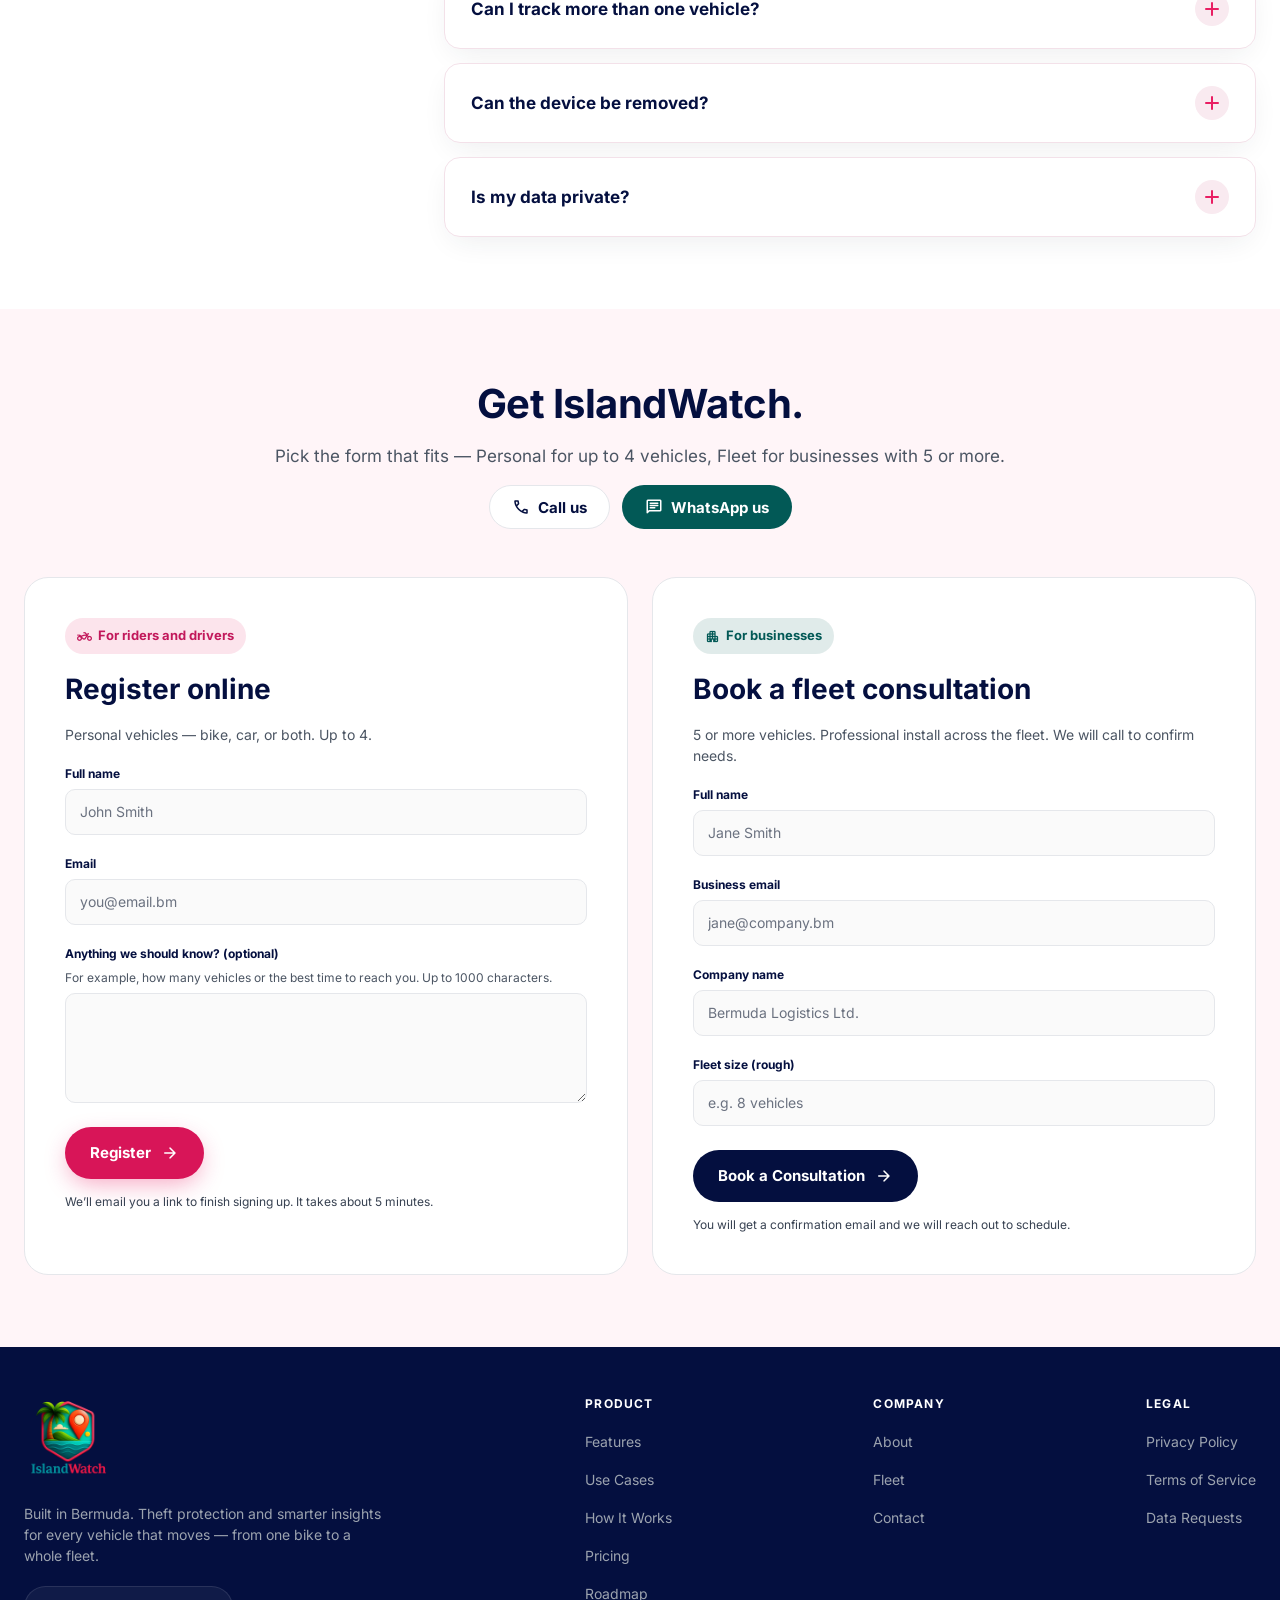
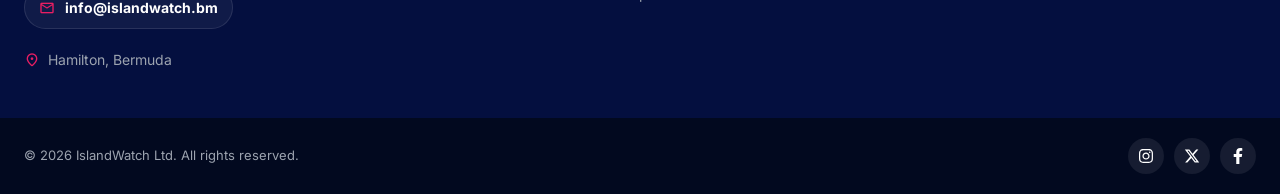
==== commit 33fc4e34: "Register card: always call the live API (drop the localhost switch)" ====
--- a/index.html
+++ b/index.html
@@ -862,6 +862,6 @@
   </footer>
 
   <!-- Demo video popup -->
-  <script src="js/main.js?v=20261022b"></script>
+  <script src="js/main.js?v=20261022c"></script>
 </body>
 </html>
